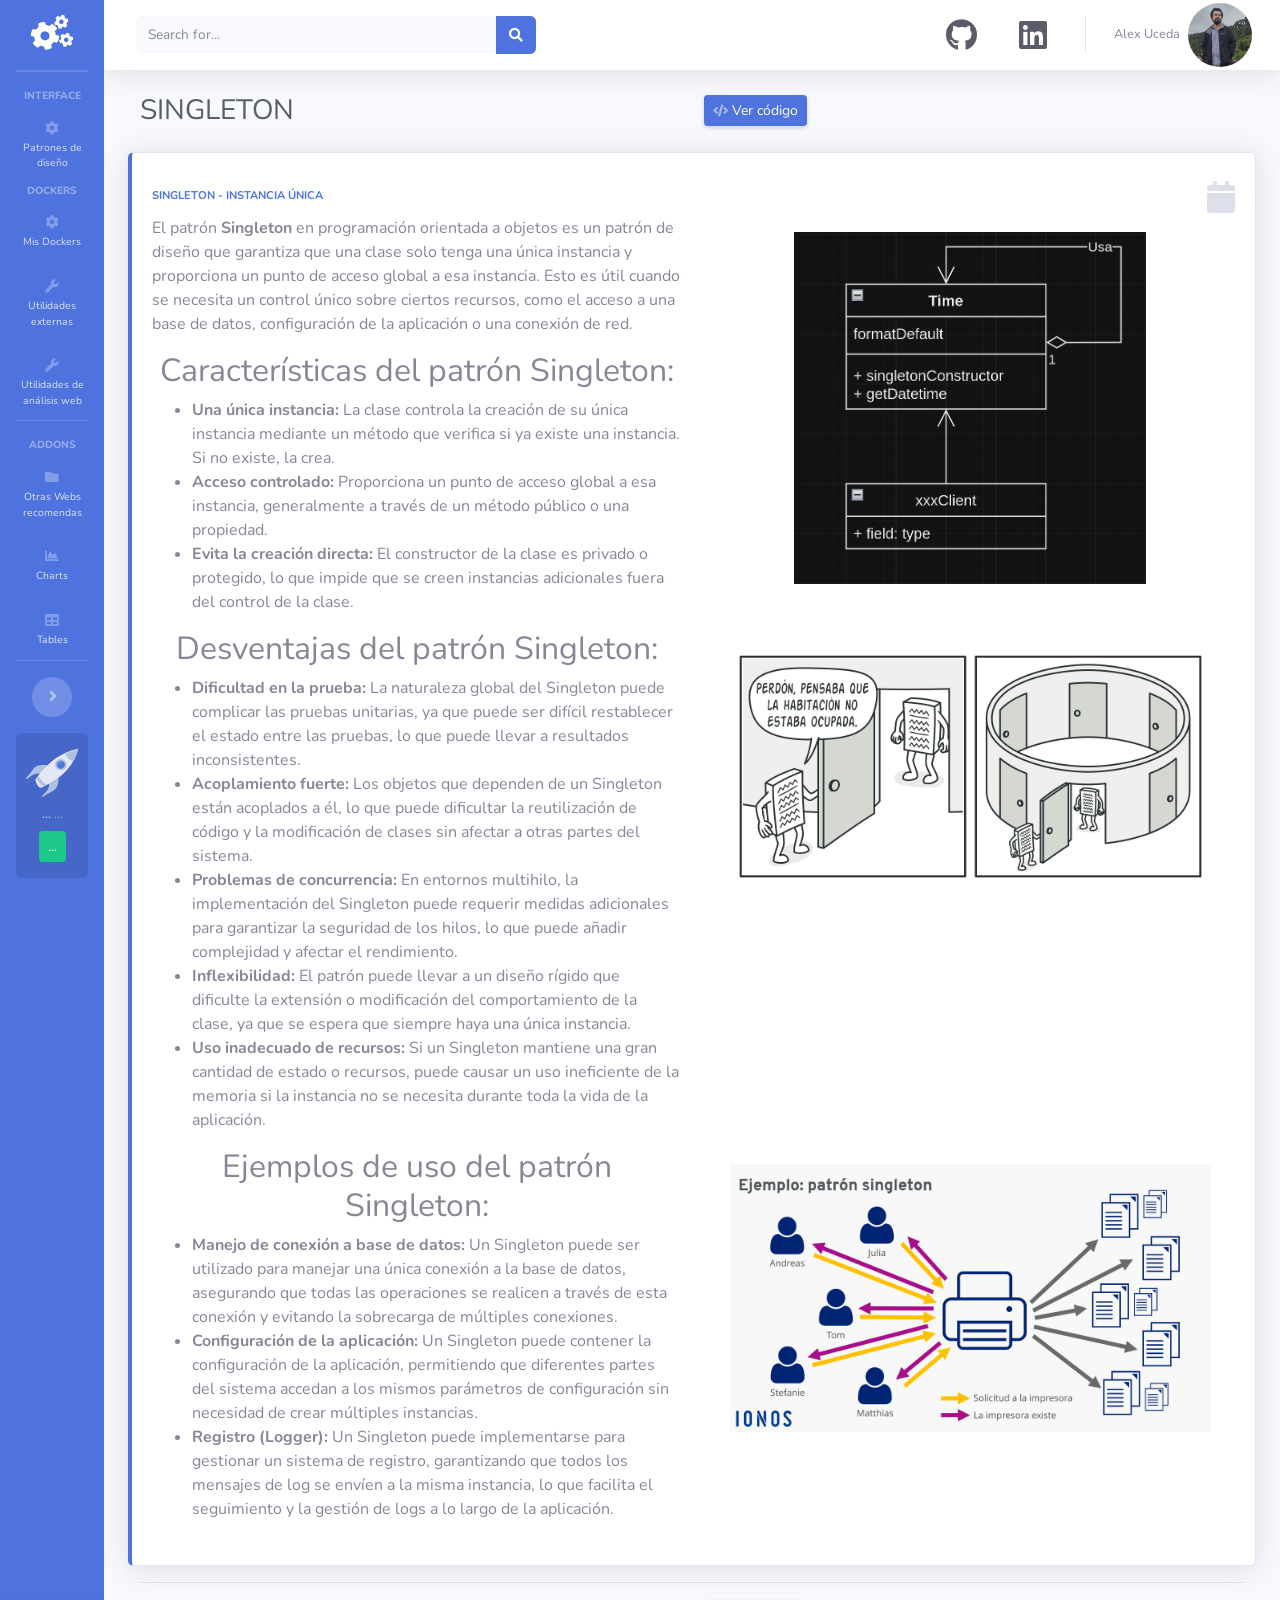
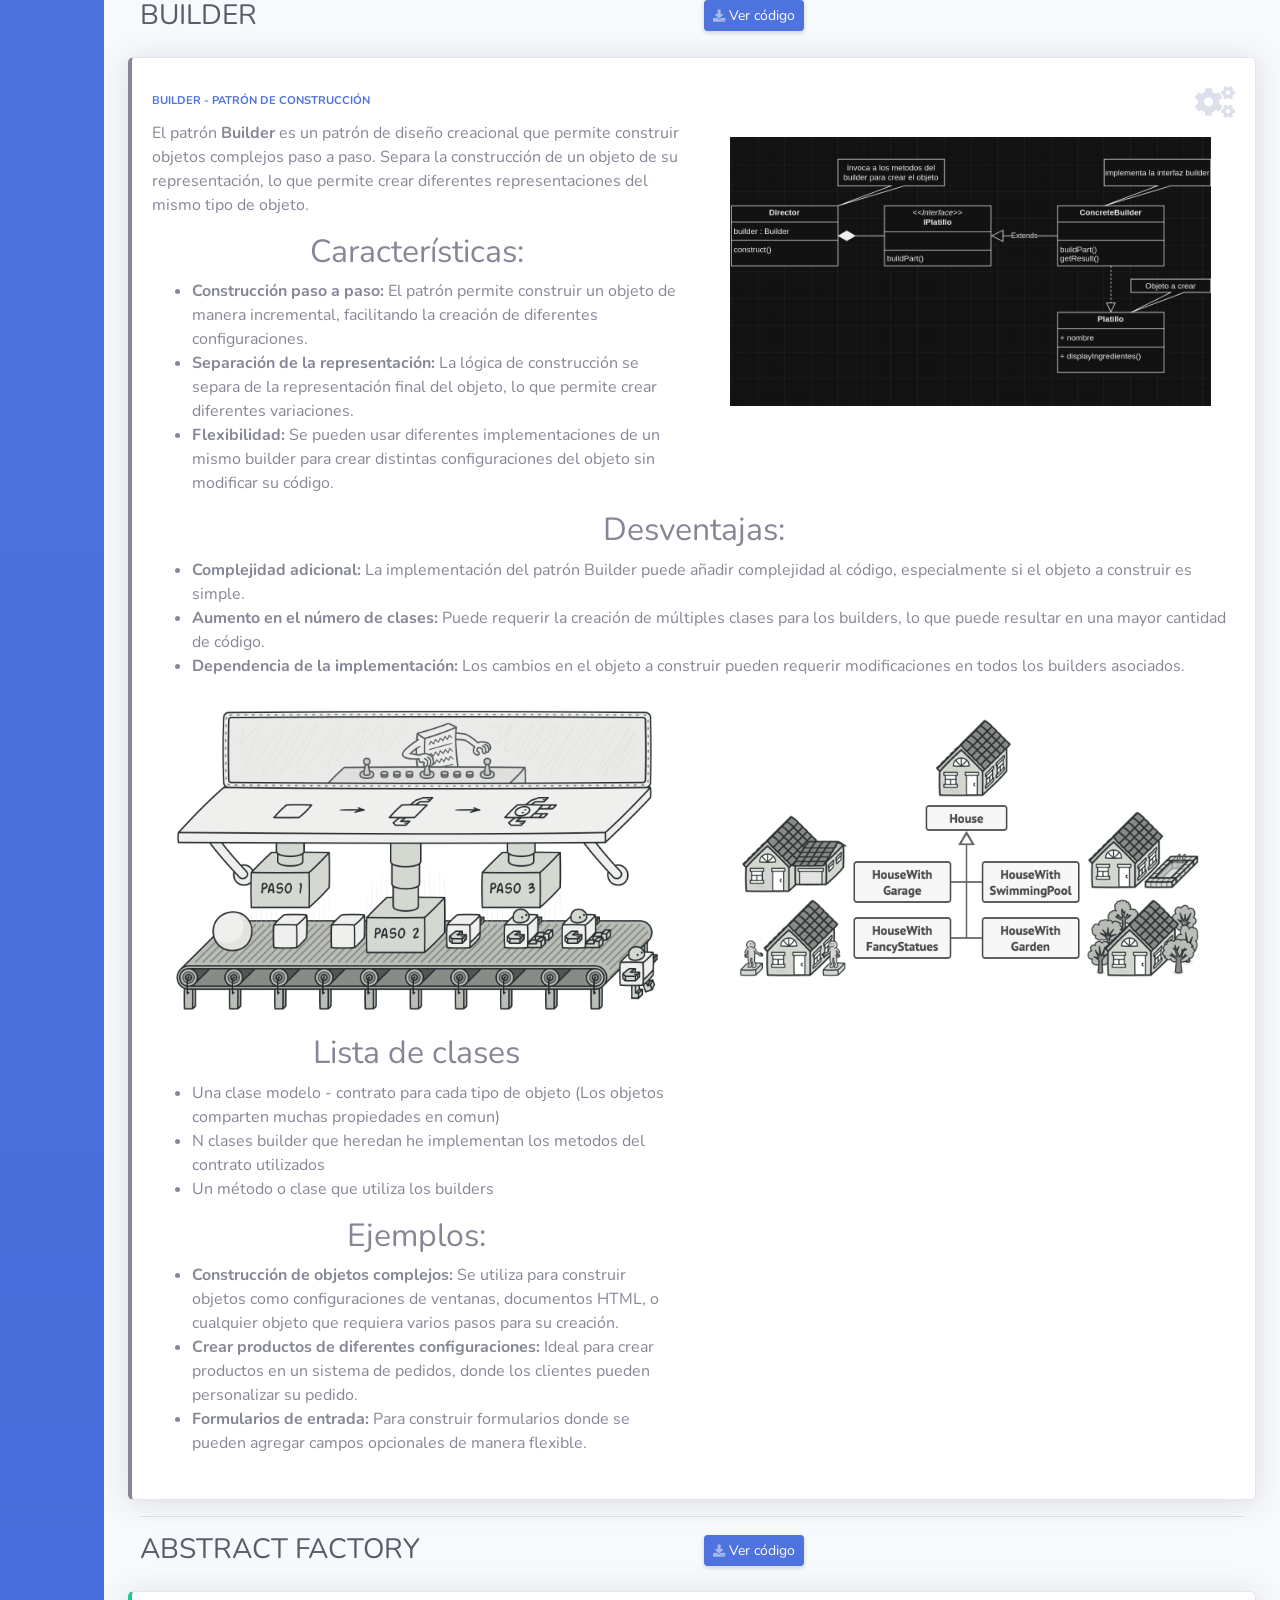
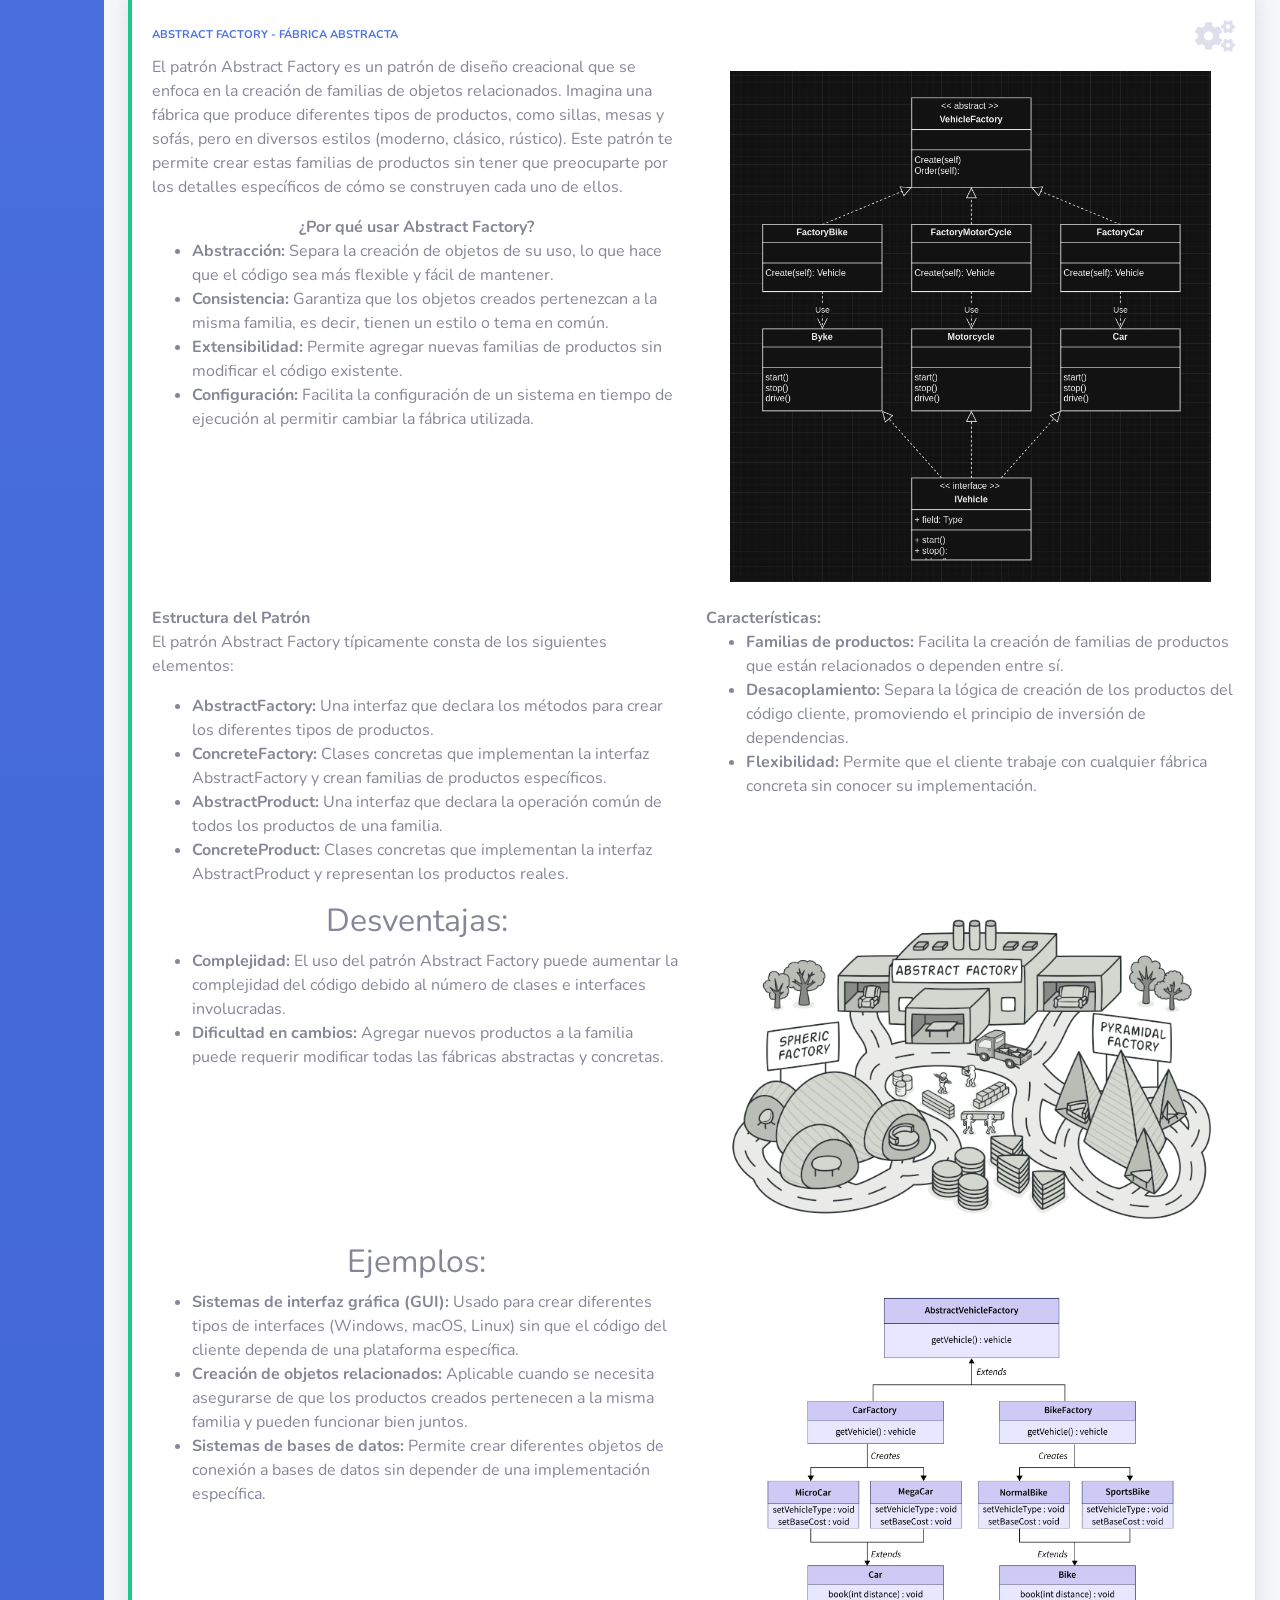
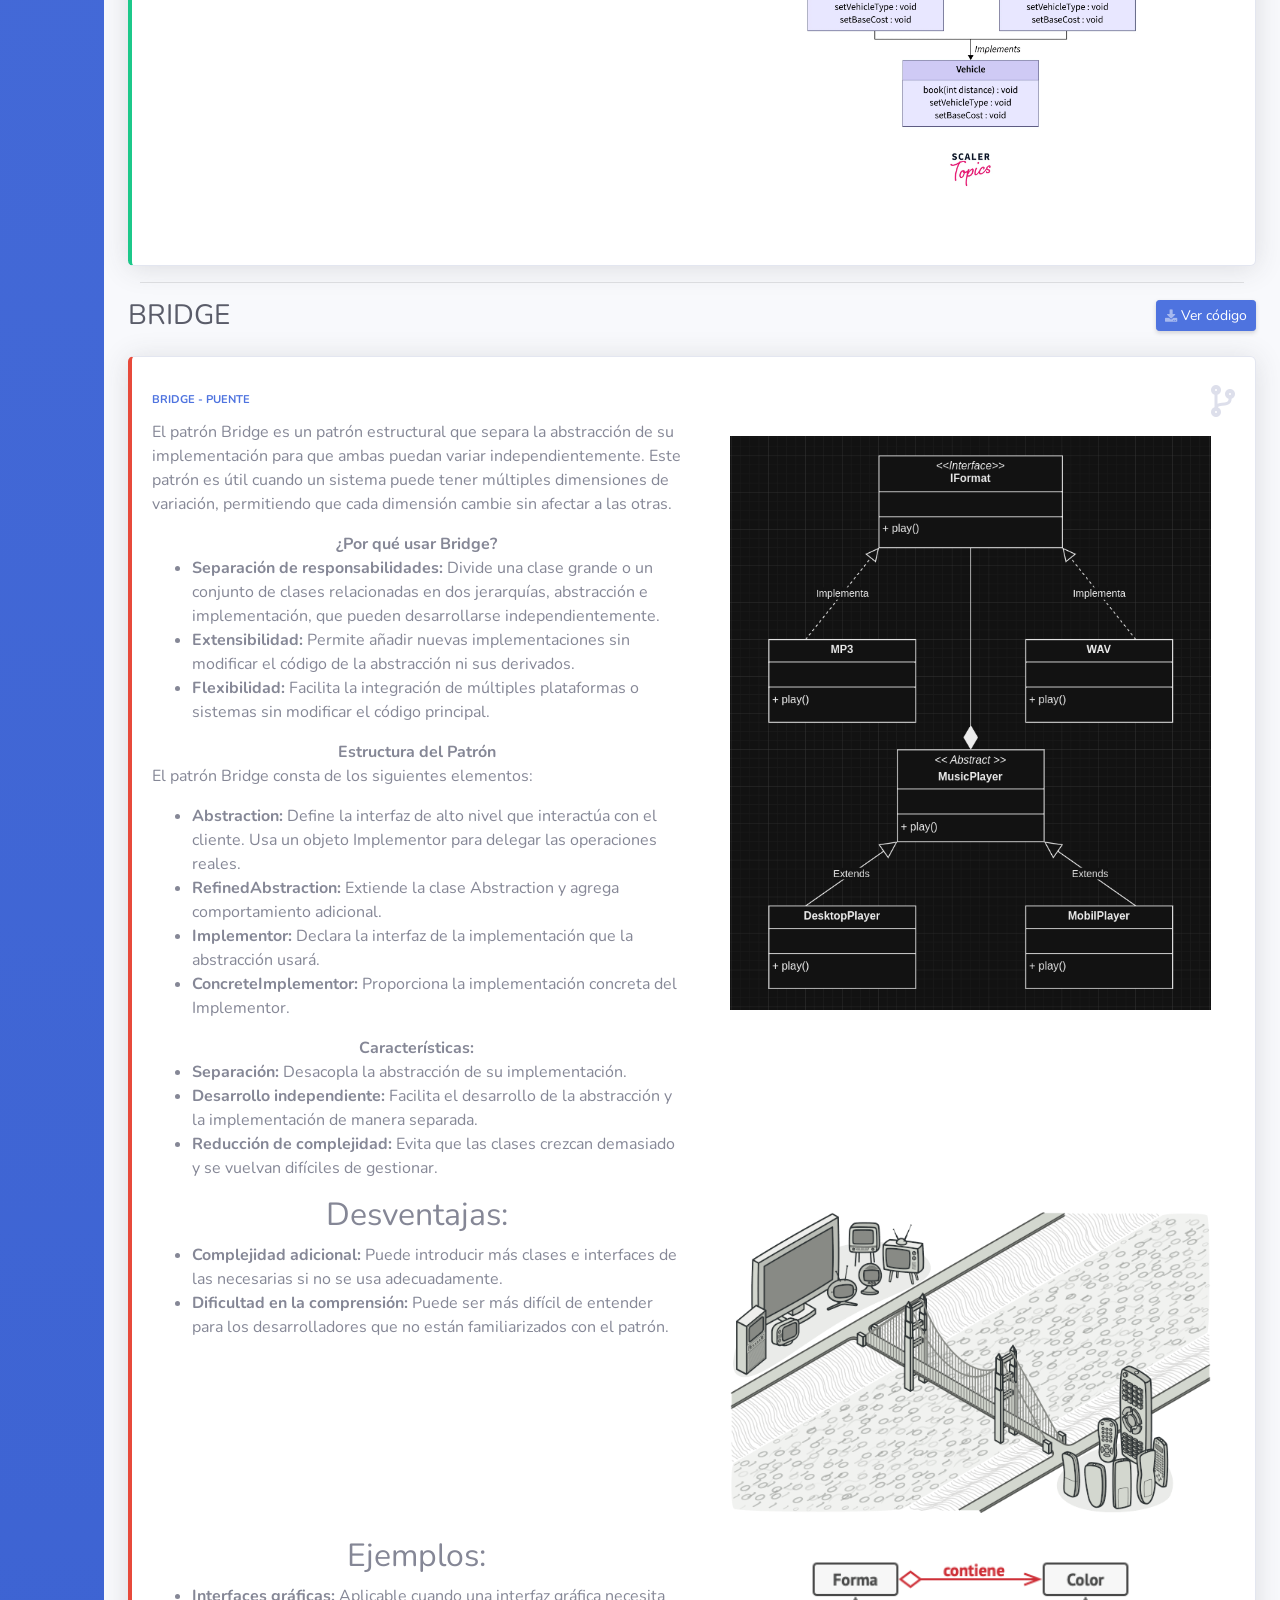
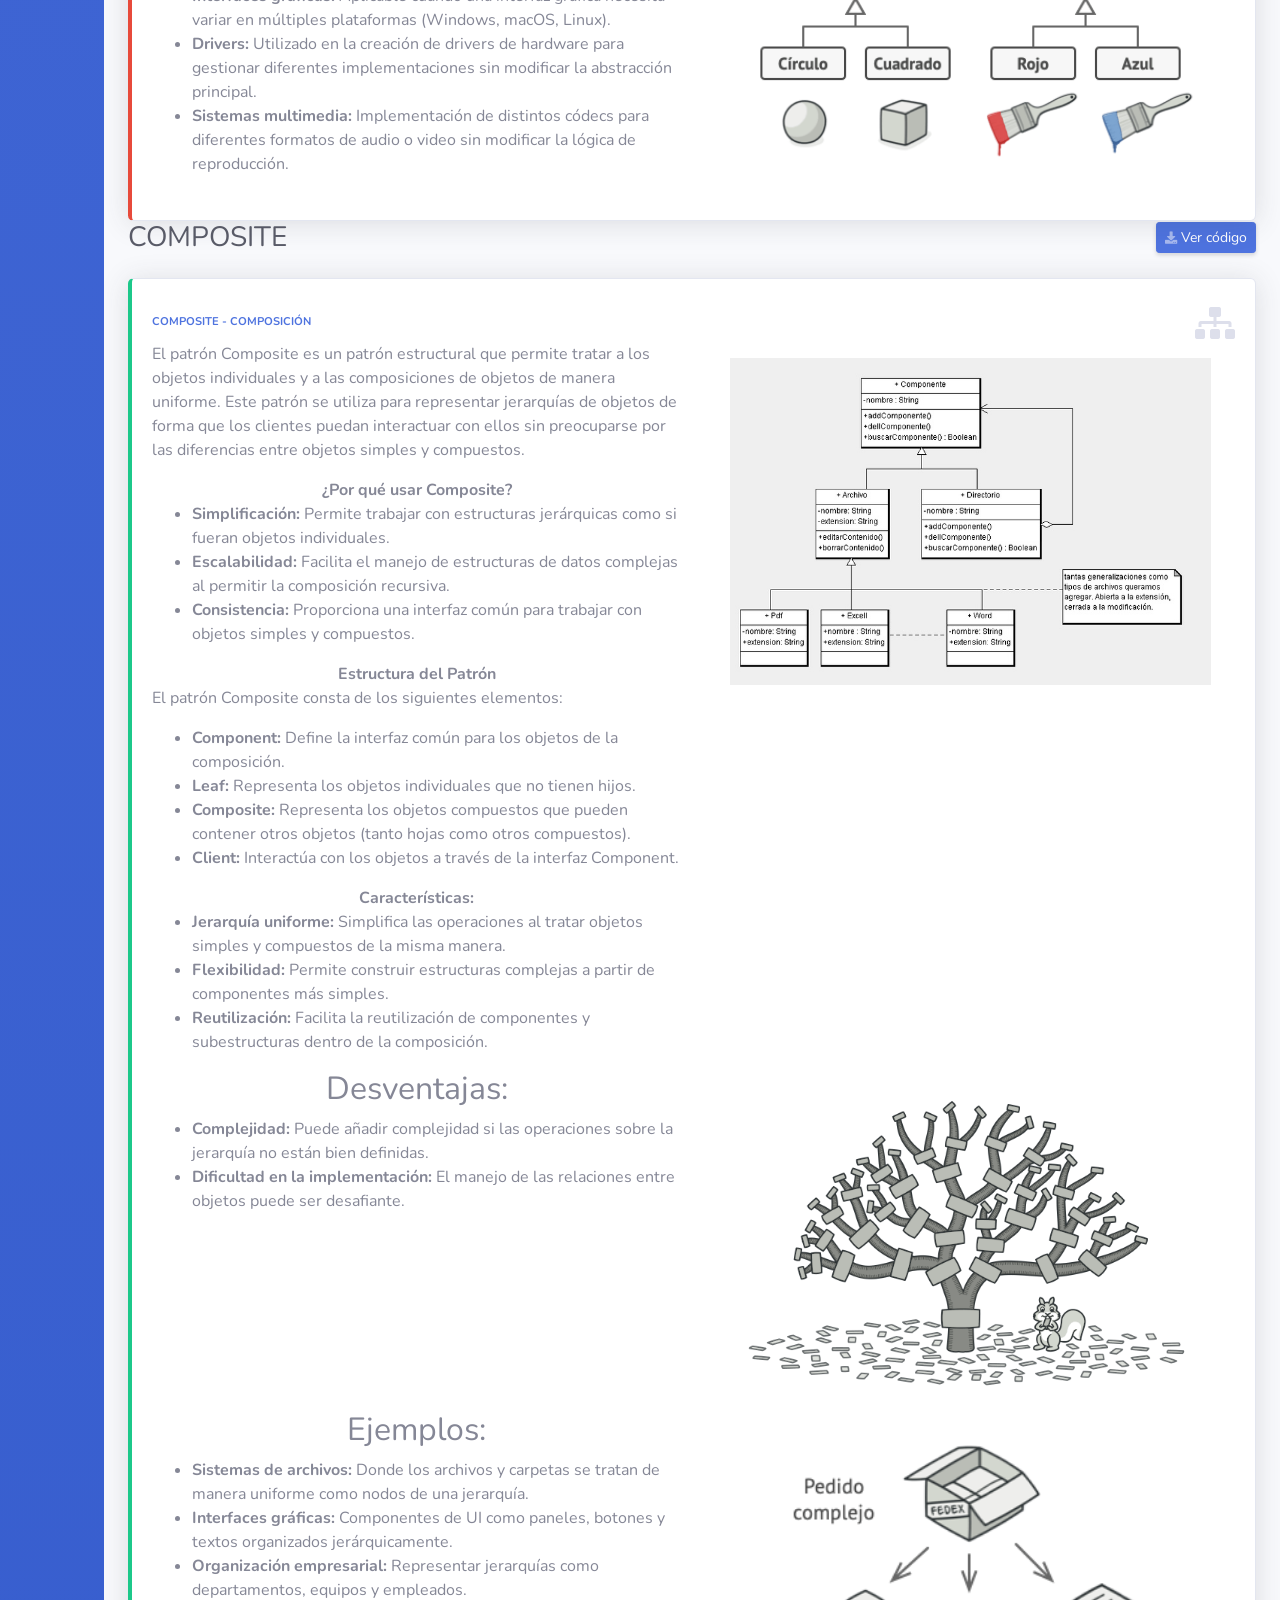
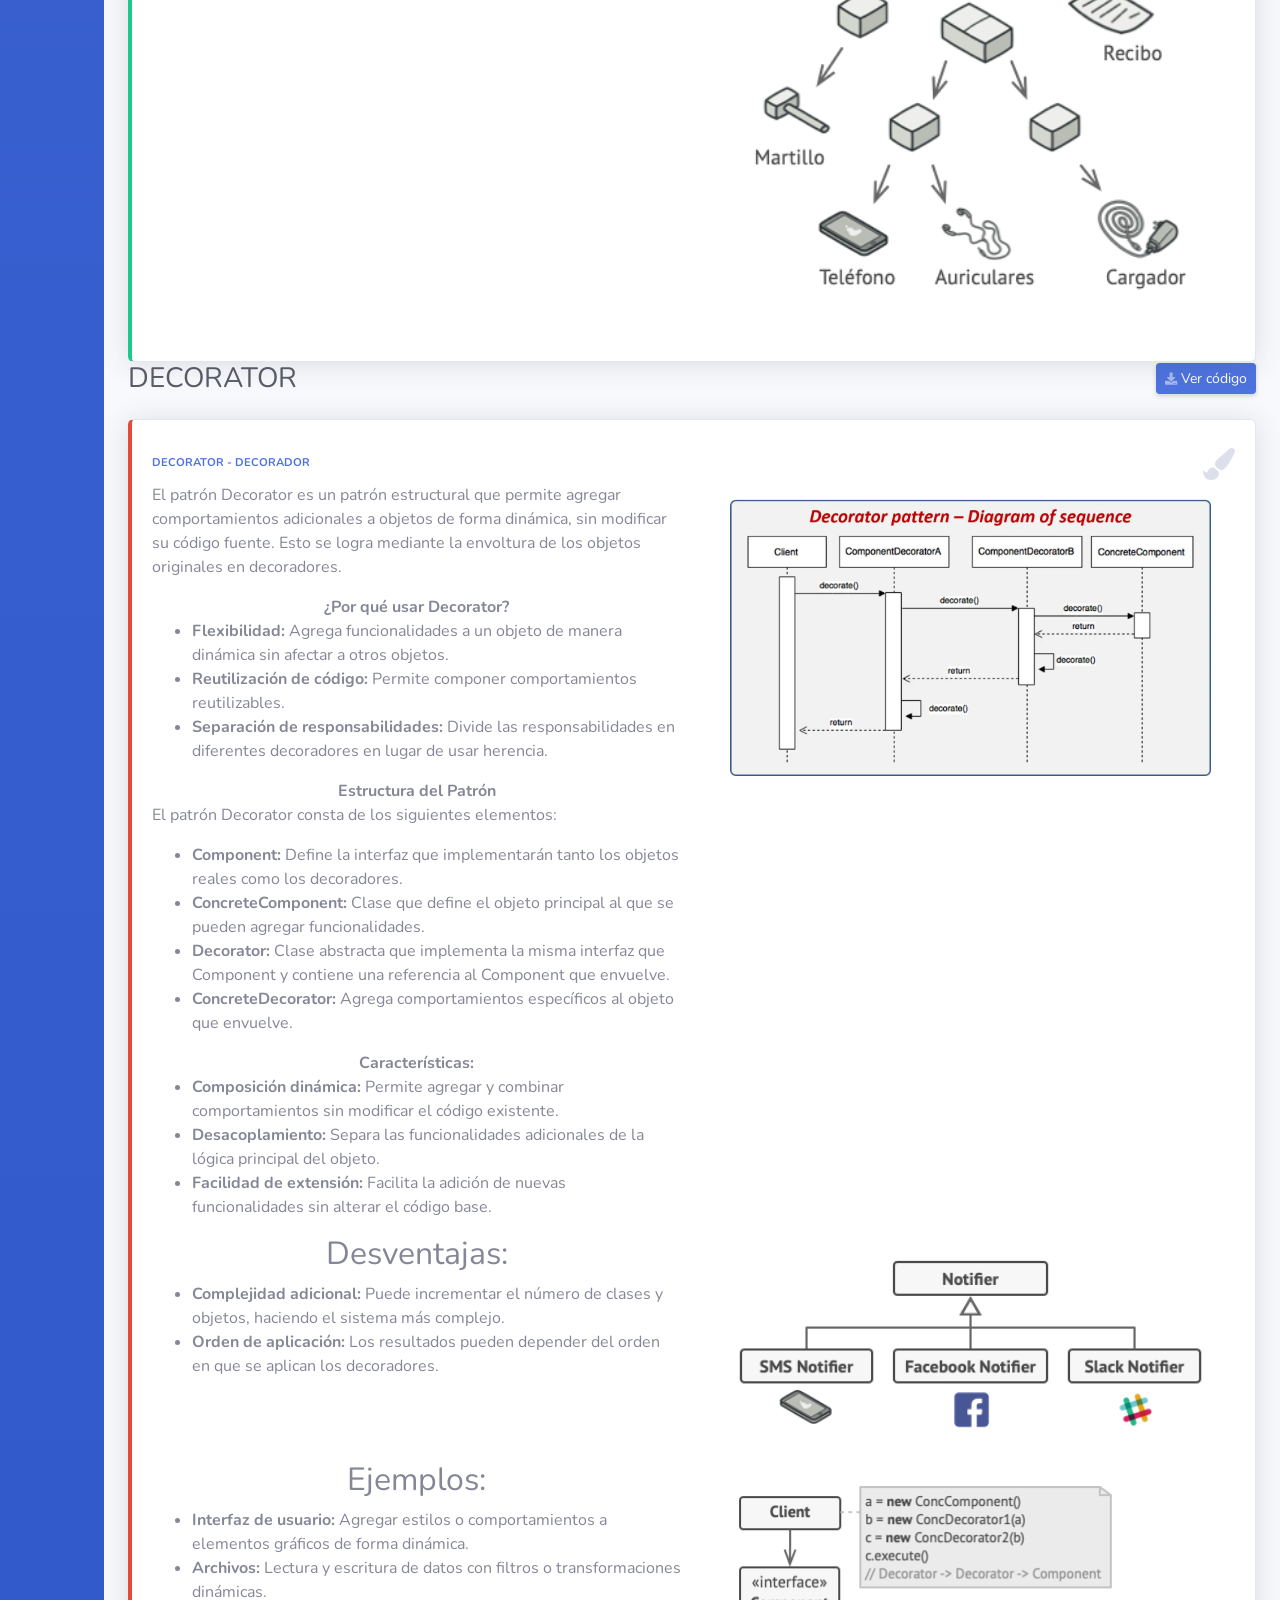
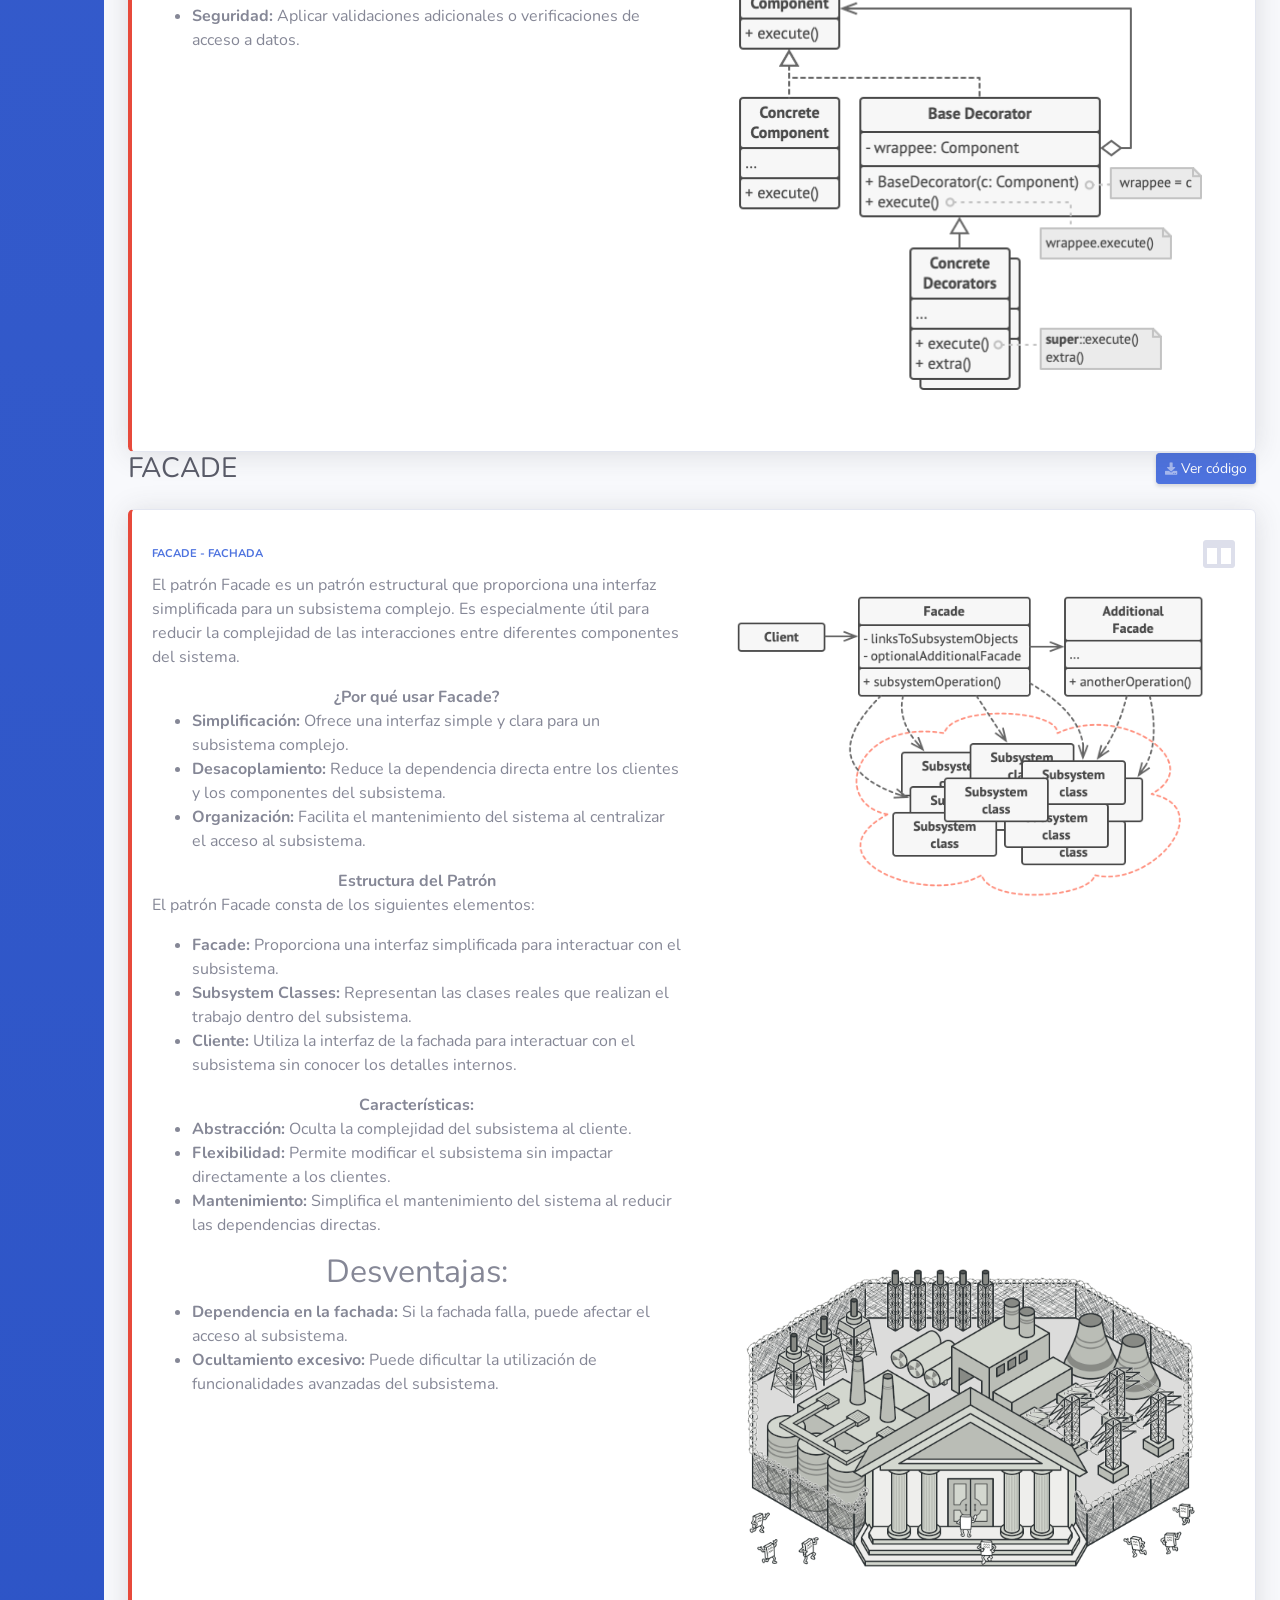
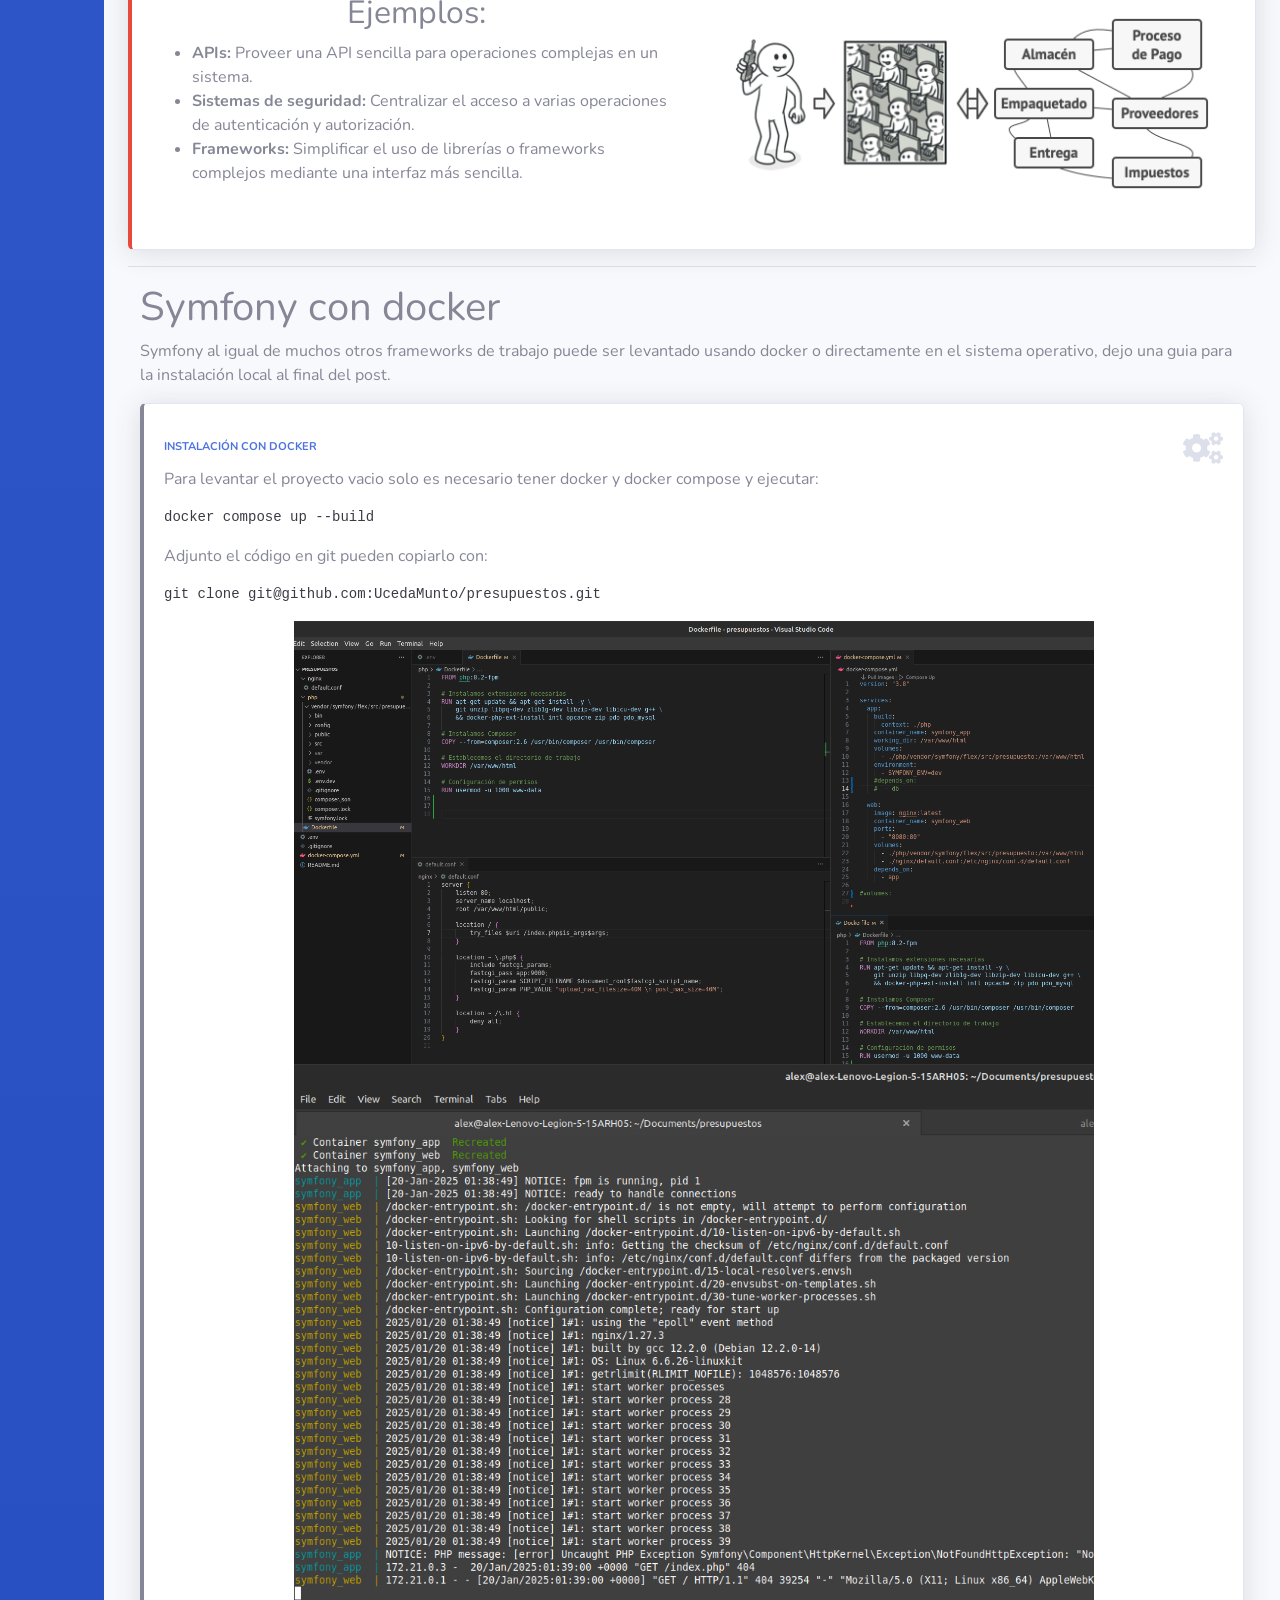
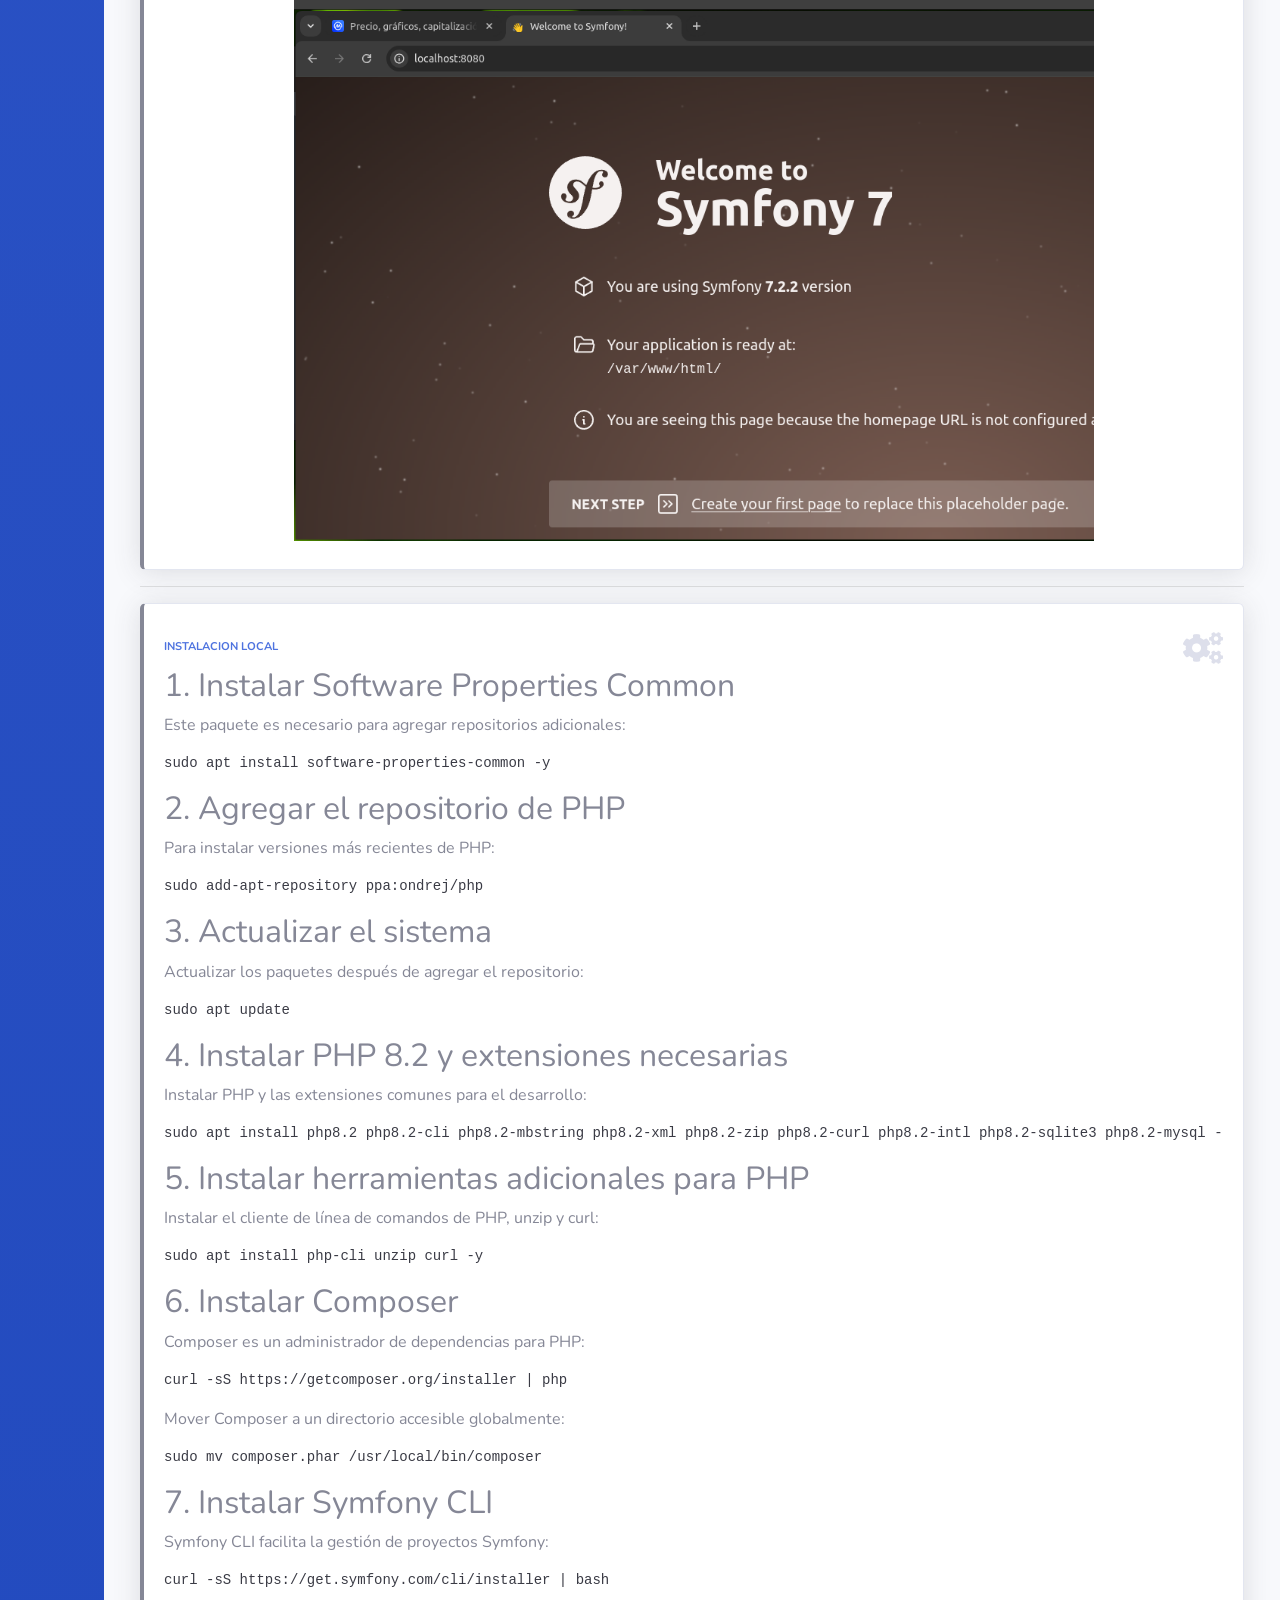
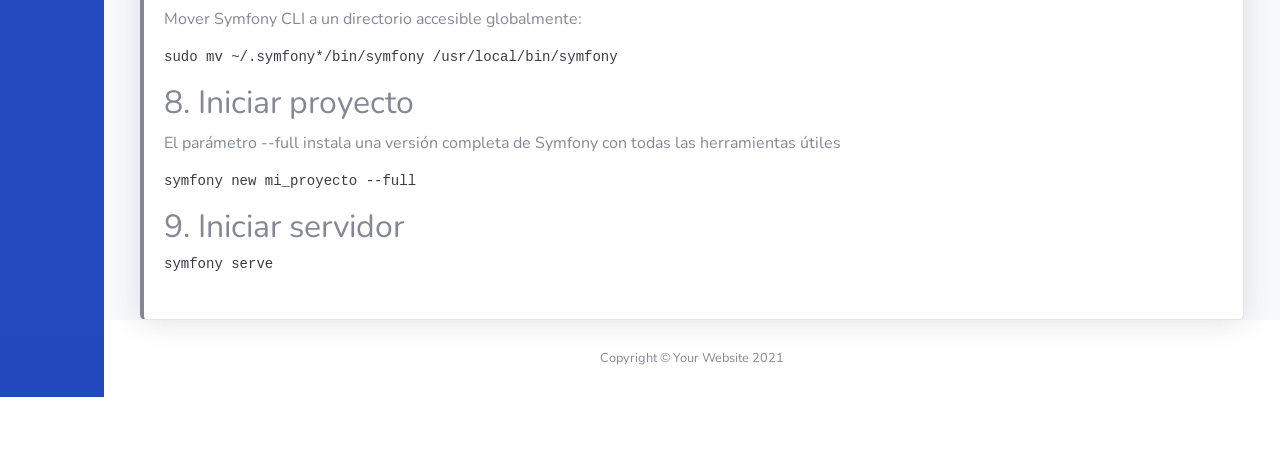
==== index.html @ 0a7cd729 "correcciones del listado del home" ====
<!DOCTYPE html>
<html lang="en">

<head>

    <meta charset="utf-8">
    <meta http-equiv="X-UA-Compatible" content="IE=edge">
    <meta name="viewport" content="width=device-width, initial-scale=1, shrink-to-fit=no">
    <meta name="description" content="Algunas recopilaciones importantes sobre Symfony, Laravel, Docker, Python y Djando ademas de códigos ùtiles para despliegue de aplicaciones">
    <meta name="author" content="Alex Uceda">
    <meta name="Title" content="Alex Uceda">
    <title>SB Admin 2 - Dashboard</title>

    <!-- Custom fonts for this template-->
    <link href="vendor/fontawesome-free/css/all.min.css" rel="stylesheet" type="text/css">
    <link
        href="https://fonts.googleapis.com/css?family=Nunito:200,200i,300,300i,400,400i,600,600i,700,700i,800,800i,900,900i"
        rel="stylesheet">

    <!-- Custom styles for this template-->
    <link href="css/sb-admin-2.min.css" rel="stylesheet">
    <link href="css/css_costom.css" rel="stylesheet">

</head>

<body id="page-top">

    <!-- Page Wrapper -->
    <div id="wrapper">

        <!-- Sidebar -->
        <ul class="navbar-nav bg-gradient-primary sidebar sidebar-dark accordion" id="accordionSidebar">

            <!-- Sidebar - Brand -->
            <a class="sidebar-brand d-flex align-items-center justify-content-center" href="index.html">
                <div class="sidebar-brand-icon rotate-n-15">
                    <i class="fas fa-cogs"></i>
                </div>
                <div class="sidebar-brand-text mx-3">Portafolio 1<sup></sup></div>
            </a>

            <!-- Divider -->
            <hr class="sidebar-divider my-0">

            <!-- Divider -->
            <hr class="sidebar-divider">

            <!-- Heading -->
            <div class="sidebar-heading">
                Interface
            </div>

            <!-- Nav Item - Pages Collapse Menu -->
            <li class="nav-item">
                <a class="nav-link collapsed" href="#" data-toggle="collapse" data-target="#collapseTwo"
                    aria-expanded="true" aria-controls="collapseTwo">
                    <i class="fas fa-fw fa-cog"></i>
                    <span>Patrones de diseño</span>
                </a>
                <div id="collapseTwo" class="collapse" aria-labelledby="headingTwo" data-parent="#accordionSidebar">
                    <div class="bg-white py-2 collapse-inner rounded">
                        <h6 class="collapse-header">Items</h6>
                        <a class="collapse-item" href="#singleton">Singleton</a>
                        <a class="collapse-item" href="#builder">Builder</a>
                        <a class="collapse-item" href="#abstract_factory">Abstract Factory</a>
                        <a class="collapse-item" href="#bridge">Bridge</a>
                        <a class="collapse-item" href="#composite">Composite</a>
                        
                    </div>
                </div>
            </li>

            <!-- Heading -->
            <div class="sidebar-heading">
                Dockers
            </div>

            <!-- Nav Item - Pages Collapse Menu -->
            <li class="nav-item">
                <a class="nav-link collapsed" href="#" data-toggle="collapse" data-target="#collapseDockers"
                    aria-expanded="true" aria-controls="collapseDockers">
                    <i class="fas fa-fw fa-cog"></i>
                    <span>Mis Dockers</span>
                </a>
                <div id="collapseDockers" class="collapse" aria-labelledby="headingTwo" data-parent="#accordionSidebar">
                    <div class="bg-white py-2 collapse-inner rounded">
                        <a class="collapse-item"  target="blank" href="buttons.html">Introducción</a>
                        <h6 class="collapse-header">Contenedores <br> con Frameworks</h6>
                        <a class="collapse-item"  target="blank" href="https://github.com/UcedaMunto/docker_django">Django</a>
                        <a class="collapse-item"  target="blank" href="#symfony-docker">Symfony</a>
                        <h6 class="collapse-header">Sitios </h6>
                        <a class="collapse-item"  target="blank" href="https://github.com/UcedaMunto/patrones_disenio_python">Esta web</a>
                        <h6 class="collapse-header">Instalaciones </h6>
                        <a class="collapse-item"  target="blank" href="#symfony-instalacion">Esta web</a>
                    </div>
                </div>
            </li>
            

            <!-- Nav Item - Utilities Collapse Menu -->
            <li class="nav-item">
                <a class="nav-link collapsed" href="#" data-toggle="collapse" data-target="#collapseUtilities"
                    aria-expanded="true" aria-controls="collapseUtilities">
                    <i class="fas fa-fw fa-wrench"></i>
                    <span>Utilidades externas</span>
                </a>
                <div id="collapseUtilities" class="collapse" aria-labelledby="headingUtilities"
                    data-parent="#accordionSidebar">
                    <div class="bg-white py-2 collapse-inner rounded">
                        <h6 class="collapse-header">Utilidades:</h6>
                        <a class="collapse-item"  target="blank" href="https://app.diagrams.net">Diagramas</a>
                        <a class="collapse-item"  target="blank" href="https://www.gradient-animator.com">CSS</a>
                        <a class="collapse-item"  target="blank" href="utilities-animation.html">Plantillas</a>
                        <a class="collapse-item"  target="blank" href="https://colab.research.google.com">Compartir y ejecutar códigos</a>
                        <a class="collapse-item"  target="blank" href="https://grid.layoutit.com">Grids</a>
                        <a class="collapse-item"  target="blank" href="https://app.tango.us">Creación de manuales</a>
                        
                    </div>
                </div>
            </li>

            <!-- Nav Item - Utilities Collapse Menu -->
            <li class="nav-item">
                <a class="nav-link collapsed" href="#" data-toggle="collapse" data-target="#collapseUtilities2"
                    aria-expanded="true" aria-controls="collapseUtilities2">
                    <i class="fas fa-fw fa-wrench"></i>
                    <span>Utilidades de análisis web</span>
                </a>
                <div id="collapseUtilities2" class="collapse" aria-labelledby="headingUtilities"
                    data-parent="#accordionSidebar">
                    <div class="bg-white py-2 collapse-inner rounded">
                        <h6 class="collapse-header">Utilidades:</h6>
                        <a class="collapse-item"  target="blank" href="https://securityheaders.com">Seguridad básica</a>
                        <a class="collapse-item"  target="blank" href="https://www.mail-tester.com">Reputación de correos</a>
                        <a class="collapse-item"  target="blank" href="https://pagespeed.web.dev">Performance pagespeed</a>
                        <a class="collapse-item"  target="blank" href="https://gtmetrix.com">Performance gtmetrix</a>
                        
                    </div>
                </div>
            </li>

            <!-- Divider -->
            <hr class="sidebar-divider">

            <!-- Heading -->
            <div class="sidebar-heading">
                Addons
            </div>

            <!-- Nav Item - Pages Collapse Menu -->
            <li class="nav-item">
                <a class="nav-link collapsed" href="#" data-toggle="collapse" data-target="#collapsePages"
                    aria-expanded="true" aria-controls="collapsePages">
                    <i class="fas fa-fw fa-folder"></i>
                    <span>Otras Webs recomendas</span>
                </a>
                <div id="collapsePages" class="collapse" aria-labelledby="headingPages" data-parent="#accordionSidebar">
                    <div class="bg-white py-2 collapse-inner rounded">
                        <a class="collapse-item"  target="blank" href="https://css-tricks.com/auto-growing-inputs-textareas">Tips CSS</a>
                        <a class="collapse-item"  target="blank" href="https://refactoring.guru">Patrones</a>
                        <a class="collapse-item"  target="blank" href="https://sourcemaking.com">Patrones 2</a>
                        <a class="collapse-item"  target="blank" href="https://www.oodesign.com">Patrones 3</a>
                    </div>
                </div>
            </li>

            <!-- Nav Item - Charts -->
            <li class="nav-item">
                <a class="nav-link" href="charts.html">
                    <i class="fas fa-fw fa-chart-area"></i>
                    <span>Charts</span></a>
            </li>


            <!-- Nav Item - Tables -->
            <li class="nav-item">
                <a class="nav-link" href="tables.html">
                    <i class="fas fa-fw fa-table"></i>
                    <span>Tables</span></a>
            </li>

            <!-- Divider -->
            <hr class="sidebar-divider d-none d-md-block">

            <!-- Sidebar Toggler (Sidebar) -->
            <div class="text-center d-none d-md-inline">
                <button class="rounded-circle border-0" id="sidebarToggle"></button>
            </div>

            <!-- Sidebar Message -->
            <div class="sidebar-card d-none d-lg-flex">
                <img class="sidebar-card-illustration mb-2" src="img/undraw_rocket.svg" alt="...">
                <p class="text-center mb-2"><strong>...</strong> ... </p>
                <a class="btn btn-success btn-sm" href="">...</a>
            </div>

        </ul>
        <!-- End of Sidebar -->


        <!-- Content Wrapper -->
        <div id="content-wrapper" class="d-flex flex-column">

            <!-- Main Content -->
            <div id="content">

                <!-- Topbar -->
                <nav class="navbar navbar-expand navbar-light bg-white topbar mb-4 static-top shadow">

                    <!-- Sidebar Toggle (Topbar) -->
                    <button id="sidebarToggleTop" class="btn btn-link d-md-none rounded-circle mr-3">
                        <i class="fa fa-bars"></i>
                    </button>

                    <!-- Topbar Search -->
                    <form
                        class="d-none d-sm-inline-block form-inline mr-auto ml-md-3 my-2 my-md-0 mw-100 navbar-search">
                        <div class="input-group">
                            <input type="text" class="form-control bg-light border-0 small" placeholder="Search for..."
                                aria-label="Search" aria-describedby="basic-addon2">
                            <div class="input-group-append">
                                <button class="btn btn-primary" type="button">
                                    <i class="fas fa-search fa-sm"></i>
                                </button>
                            </div>
                        </div>
                    </form>

                    <!-- Topbar Navbar -->
                    <ul class="navbar-nav ml-auto">

                        <!-- Nav Item - Search Dropdown (Visible Only XS) -->
                        <li class="nav-item dropdown no-arrow d-sm-none">
                            <a class="nav-link dropdown-toggle" href="#" id="searchDropdown" role="button"
                                data-toggle="dropdown" aria-haspopup="true" aria-expanded="false">
                                <i class="fas fa-search fa-fw"></i>
                            </a>
                            <!-- Dropdown - Messages -->
                            <div class="dropdown-menu dropdown-menu-right p-3 shadow animated--grow-in"
                                aria-labelledby="searchDropdown">
                                <form class="form-inline mr-auto w-100 navbar-search">
                                    <div class="input-group">
                                        <input type="text" class="form-control bg-light border-0 small"
                                            placeholder="Search for..." aria-label="Search"
                                            aria-describedby="basic-addon2">
                                        <div class="input-group-append">
                                            <button class="btn btn-primary" type="button">
                                                <i class="fas fa-search fa-sm"></i>
                                            </button>
                                        </div>
                                    </div>
                                </form>
                            </div>
                        </li>

                        <!-- Nav Item - Alerts -->
                        <li class="nav-item dropdown no-arrow mx-1">
                            <a class="nav-link dropdown-toggle" href="#" id="alertsDropdown" role="button"
                                data-toggle="dropdown" aria-haspopup="true" aria-expanded="false">
                                <i class="fab fa-github fa-fw fa-2x text-gray-800"></i>
                                <!-- Counter - Alerts -->
                                <span class="badge badge-danger badge-counter"></span>
                            </a>
                            <!-- Dropdown - Alerts -->
                            <div class="dropdown-list dropdown-menu dropdown-menu-right shadow animated--grow-in"
                                aria-labelledby="alertsDropdown">
                                <h6 class="dropdown-header">
                                    Proyectos de ejemplo
                                </h6>
                                <a class="dropdown-item d-flex align-items-center" href="https://github.com/UcedaMunto/patrones_disenio_python">
                                    <div class="mr-3">
                                        <div class="icon-circle bg-primary">
                                            <i class="fas fa-file-alt text-white"></i>
                                        </div>
                                    </div>
                                    <div>
                                        <div class="small text-gray-500">Patrones de diseño con Python</div>
                                        <span class="font-weight-bold">Diagramas y códigos</span>
                                    </div>
                                </a>
                                <a class="dropdown-item d-flex align-items-center" href="#">
                                    <div class="mr-3">
                                        <div class="icon-circle bg-success">
                                            <i class="fas fa-donate text-white"></i>
                                        </div>
                                    </div>
                                    <div>
                                        <div class="small text-gray-500">December 7, 2019</div>
                                        $290.29 has been deposited into your account!
                                    </div>
                                </a>
                                <a class="dropdown-item d-flex align-items-center" href="#">
                                    <div class="mr-3">
                                        <div class="icon-circle bg-warning">
                                            <i class="fas fa-exclamation-triangle text-white"></i>
                                        </div>
                                    </div>
                                    <div>
                                        <div class="small text-gray-500">December 2, 2019</div>
                                        Spending Alert: We've noticed unusually high spending for your account.
                                    </div>
                                </a>
                                <a class="dropdown-item text-center small text-gray-500" href="#">Show All Alerts</a>
                            </div>
                        </li>

                        <!-- Nav Item - Messages -->
                        <li class="nav-item dropdown no-arrow mx-1">
                            <a class="nav-link dropdown-toggle" href="https://www.linkedin.com/in/alex-uceda/" id="messagesDropdown" role="button"
                                data-toggle="dropdown" aria-haspopup="true" aria-expanded="false">
                                <i class="fab fa-linkedin fa-fw fa-2x text-gray-800"></i>
                                <!-- Counter - Messages -->
                                <span class="badge badge-danger badge-counter"></span>
                            </a>
                        </li>

                        <div class="topbar-divider d-none d-sm-block"></div>

                        <!-- Nav Item - User Information -->
                        <li class="nav-item dropdown no-arrow">
                            <a class="nav-link dropdown-toggle" href="#" id="userDropdown" role="button"
                                data-toggle="dropdown" aria-haspopup="true" aria-expanded="false">
                                <span class="mr-2 d-none d-lg-inline text-gray-600 small">Alex Uceda</span>
                                <img class="img-profile rounded-circle" style="height: 4rem; width: 4rem; object-fit: cover; object-position: top;" src="images/perfil.png">

                            </a>
                            <!-- Dropdown - User Information -->
                            <div class="dropdown-menu dropdown-menu-right shadow animated--grow-in"
                                aria-labelledby="userDropdown">
                                <a class="dropdown-item" href="#">
                                    <i class="fas fa-user fa-sm fa-fw mr-2 text-gray-400"></i>
                                    Profile
                                </a>
                                <a class="dropdown-item" href="#">
                                    <i class="fas fa-cogs fa-sm fa-fw mr-2 text-gray-400"></i>
                                    Settings
                                </a>
                                <a class="dropdown-item" href="#">
                                    <i class="fas fa-list fa-sm fa-fw mr-2 text-gray-400"></i>
                                    Activity Log
                                </a>
                                <div class="dropdown-divider"></div>
                                <a class="dropdown-item" href="#" data-toggle="modal" data-target="#logoutModal">
                                    <i class="fas fa-sign-out-alt fa-sm fa-fw mr-2 text-gray-400"></i>
                                    Logout
                                </a>
                            </div>
                        </li>

                    </ul>

                </nav>
                <!-- End of Topbar -->

                <div class="container-fluid">

                    <!-- 
                        SINGLETON
                    -->
                    <div class="d-sm-flex align-items-center justify-content-between mb-4">
                        <div class="col-md-6 col-xl-6">
                            <h1 name="singleton" class="h3 mb-0 text-gray-800" id="singleton">SINGLETON</h1>
                        </div>
                        <div class="col-md-6 col-xl-6">
                            <a href="https://colab.research.google.com/drive/1KuZyrZ-BbzIJ3zrxdZDZGT9P4zrs8ySB#scrollTo=8gN_9byIewuR&line=16&uniqifier=1" class="d-none d-sm-inline-block btn btn-sm btn-primary shadow-sm"  target="_blank">
                                <i class="fas fa-code fa-sm text-white-50"></i> Ver código
                            </a>
                        </div>
                    </div>
                    <div class="row">
                        <!-- Earnings (Monthly) Card Example -->
                        <div class="col-xl-12 col-md-12 mb-12">
                            <div class="card border-left-primary shadow h-100 py-2">
                                <div class="card-body">
                                    <div class="row no-gutters align-items-center">
                                        <div class="col mr-2">
                                            <div class="text-xs font-weight-bold text-primary text-uppercase mb-1">
                                                Singleton - Instancia única</div>
                                            <!--div class="h5 mb-0 font-weight-bold text-gray-800">$40,000</div-->
                                        </div>
                                        <div class="col-auto">
                                            <i class="fas fa-calendar fa-2x text-gray-300"></i>
                                        </div>
                                      
                                    </div>
                                    <div class="row">
                                        <div class="text-center col-xl-6 col-md-6 mb-6">
                                            <p class="text_left">
                                                El patrón <strong>Singleton</strong> en programación orientada a objetos es un patrón de diseño que garantiza que una clase solo tenga una única instancia y proporciona un punto de acceso global a esa instancia. 
                                                Esto es útil cuando se necesita un control único sobre ciertos recursos, como el acceso a una base de datos, configuración de la aplicación o una conexión de red.
                                            </p>
                                        
                                            <h2>Características del patrón Singleton:</h2>
                                            <ul class="text_left">
                                                <li>
                                                    <strong>Una única instancia:</strong> La clase controla la creación de su única instancia mediante un método que verifica si ya existe una instancia. Si no existe, la crea.
                                                </li>
                                                <li>
                                                    <strong>Acceso controlado:</strong> Proporciona un punto de acceso global a esa instancia, generalmente a través de un método público o una propiedad.
                                                </li>
                                                <li>
                                                    <strong>Evita la creación directa:</strong> El constructor de la clase es privado o protegido, lo que impide que se creen instancias adicionales fuera del control de la clase.
                                                </li>
                                            </ul>
                                        </div>
                                        <div class="text-center col-xl-6 col-md-6 mb-6">
                                            <img class="img-fluid px-3 px-sm-4 mt-3 mb-4" style="width: 25rem;" src="images/singleton.png" alt="...">
                                        </div>
                                    </div>
                                    <div class="row">
                                        <div class="text-center col-xl-6 col-md-6 mb-6">
                                            <h2>Desventajas del patrón Singleton:</h2>
                                            <ul class="text_left">
                                                <li>
                                                    <strong>Dificultad en la prueba:</strong> La naturaleza global del Singleton puede complicar las pruebas unitarias, ya que puede ser difícil restablecer el estado entre las pruebas, lo que puede llevar a resultados inconsistentes.
                                                </li>
                                                <li>
                                                    <strong>Acoplamiento fuerte:</strong> Los objetos que dependen de un Singleton están acoplados a él, lo que puede dificultar la reutilización de código y la modificación de clases sin afectar a otras partes del sistema.
                                                </li>
                                                <li>
                                                    <strong>Problemas de concurrencia:</strong> En entornos multihilo, la implementación del Singleton puede requerir medidas adicionales para garantizar la seguridad de los hilos, lo que puede añadir complejidad y afectar el rendimiento.
                                                </li>
                                                <li>
                                                    <strong>Inflexibilidad:</strong> El patrón puede llevar a un diseño rígido que dificulte la extensión o modificación del comportamiento de la clase, ya que se espera que siempre haya una única instancia.
                                                </li>
                                                <li>
                                                    <strong>Uso inadecuado de recursos:</strong> Si un Singleton mantiene una gran cantidad de estado o recursos, puede causar un uso ineficiente de la memoria si la instancia no se necesita durante toda la vida de la aplicación.
                                                </li>
                                            </ul>
                                        </div>
                                        <div class="text-center col-xl-6 col-md-6 mb-6">
                                            <img class="img-fluid px-3 px-sm-4 mt-3 mb-4" style="width: 50rem;" src="images/singleton2.png" alt="...">
                                        </div>
                                    </div>
                                    <div class="row">
                                        <div class="text-center col-xl-6 col-md-6 mb-6">
                                            <h2>Ejemplos de uso del patrón Singleton:</h2>
                                            <ul class="text_left">
                                                <li>
                                                    <strong>Manejo de conexión a base de datos:</strong> Un Singleton puede ser utilizado para manejar una única conexión a la base de datos, asegurando que todas las operaciones se realicen a través de esta conexión y evitando la sobrecarga de múltiples conexiones.
                                                </li>
                                                <li>
                                                    <strong>Configuración de la aplicación:</strong> Un Singleton puede contener la configuración de la aplicación, permitiendo que diferentes partes del sistema accedan a los mismos parámetros de configuración sin necesidad de crear múltiples instancias.
                                                </li>
                                                <li>
                                                    <strong>Registro (Logger):</strong> Un Singleton puede implementarse para gestionar un sistema de registro, garantizando que todos los mensajes de log se envíen a la misma instancia, lo que facilita el seguimiento y la gestión de logs a lo largo de la aplicación.
                                                </li>
                                            </ul>
                                        </div>
                                        <div class="text-center col-xl-6 col-md-6 mb-6">
                                            <img class="img-fluid px-3 px-sm-4 mt-3 mb-4" style="width: 50rem;" src="images/singleton3.png" alt="...">
                                        </div>
                                    </div>
                                </div>
                            </div>
                        </div>
                    </div>
                    <div class="col-xl-12 col-md-12 mb-12">
                        <h6 class="text-uppercase"></h6>
                        <!-- Solid divider -->
                        <hr class="solid">
                    </div>


                    <!-- 
                        BUILDER
                    -->
                    <div class="d-sm-flex align-items-center justify-content-between mb-4">
                        <div class="col-md-6 col-xl-6">
                            <h1 class="h3 mb-0 text-gray-800" id="builder">BUILDER</h1>
                        </div>
                        <div class="col-md-6 col-xl-6">
                            <a href="https://colab.research.google.com/drive/1KuZyrZ-BbzIJ3zrxdZDZGT9P4zrs8ySB#scrollTo=KVuJsY9Yh1ka&line=96&uniqifier=1" class="d-none d-sm-inline-block btn btn-sm btn-primary shadow-sm"  target="_blank">
                                <i class="fas fa-download fa-sm text-white-50"></i> Ver código</a>
                        </div>
                    </div>
                    <div class="row">
                        <!-- Earnings (Monthly) Card Example -->
                        <div class="col-xl-12 col-md-12 mb-12">
                            <div class="card border-left-secondary shadow h-100 py-2">
                                <div class="card-body">
                                    <div class="row no-gutters align-items-center">
                                        <div class="col mr-2">
                                            <div class="text-xs font-weight-bold text-primary text-uppercase mb-1">
                                                Builder - Patrón de Construcción</div>
                                        </div>
                                        <div class="col-auto">
                                            <i class="fas fa-cogs fa-2x text-gray-300"></i>
                                        </div>
                                    </div>
                                    <div class="row">
                                        <div class="text-center col-xl-6 col-md-6 mb-6">
                                            <p class="text_left">
                                                El patrón <strong>Builder</strong> es un patrón de diseño creacional que permite construir objetos complejos paso a paso. 
                                                Separa la construcción de un objeto de su representación, lo que permite crear diferentes representaciones del mismo tipo de objeto.
                                            </p>
                    
                                            <h2>Características:</h2>
                                            <ul class="text_left">
                                                <li>
                                                    <strong>Construcción paso a paso:</strong> El patrón permite construir un objeto de manera incremental, facilitando la creación de diferentes configuraciones.
                                                </li>
                                                <li>
                                                    <strong>Separación de la representación:</strong> La lógica de construcción se separa de la representación final del objeto, lo que permite crear diferentes variaciones.
                                                </li>
                                                <li>
                                                    <strong>Flexibilidad:</strong> Se pueden usar diferentes implementaciones de un mismo builder para crear distintas configuraciones del objeto sin modificar su código.
                                                </li>
                                            </ul>
                                        </div>
                                        <div class="text-center col-xl-6 col-md-6 mb-6">
                                            <img class="img-fluid px-3 px-sm-4 mt-3 mb-4" style="width: 50rem;" src="images/builder.png" alt="...">
                                        </div>
                                    </div>
                                    <div class="row">
                                        <div class="text-center col-xl-12 col-md-12 mb-12">
                                            <h2>Desventajas:</h2>
                                            <ul class="text_left">
                                                <li>
                                                    <strong>Complejidad adicional:</strong> La implementación del patrón Builder puede añadir complejidad al código, especialmente si el objeto a construir es simple.
                                                </li>
                                                <li>
                                                    <strong>Aumento en el número de clases:</strong> Puede requerir la creación de múltiples clases para los builders, lo que puede resultar en una mayor cantidad de código.
                                                </li>
                                                <li>
                                                    <strong>Dependencia de la implementación:</strong> Los cambios en el objeto a construir pueden requerir modificaciones en todos los builders asociados.
                                                </li>
                                            </ul>
                                        </div>
                                        <div class="text-center col-xl-6 col-md-6 mb-6">
                                            <img class="img-fluid px-3 px-sm-4 mt-3 mb-4" style="width: 50rem;" src="images/builder1.png" alt="...">
                                        </div>
                                        <div class="text-center col-xl-6 col-md-6 mb-6">
                                            <img class="img-fluid px-3 px-sm-4 mt-3 mb-4" style="width: 50rem;" src="images/builder2.png" alt="...">
                                        </div>

                                    </div>
                                    <div class="row">
                                        <div class="text-center col-xl-6 col-md-6 mb-6">
                                            <h2>Lista de clases</h2>
                                            <ul class="text_left">
                                                <li>
                                                    Una clase modelo - contrato para cada tipo de objeto (Los objetos comparten muchas propiedades en comun)<br>
                                                </li>
                                                <li>
                                                N clases builder que heredan he implementan los metodos del contrato utilizados<br>
                                                </li>
                                                <li>
                                                Un método o clase que utiliza los builders<br>
                                                </li>
                                            </ul>
                                        </div>
                                    </div>
                                    <div class="row">
                                        <div class="text-center col-xl-6 col-md-6 mb-6">
                                            <h2>Ejemplos:</h2>
                                            <ul class="text_left">
                                                <li>
                                                    <strong>Construcción de objetos complejos:</strong> Se utiliza para construir objetos como configuraciones de ventanas, documentos HTML, o cualquier objeto que requiera varios pasos para su creación.
                                                </li>
                                                <li>
                                                    <strong>Crear productos de diferentes configuraciones:</strong> Ideal para crear productos en un sistema de pedidos, donde los clientes pueden personalizar su pedido.
                                                </li>
                                                <li>
                                                    <strong>Formularios de entrada:</strong> Para construir formularios donde se pueden agregar campos opcionales de manera flexible.
                                                </li>
                                            </ul>
                                        </div>
                                    </div>
                                </div>
                            </div>
                        </div>
                    </div>
                    <div class="col-xl-12 col-md-12 mb-12">
                        <h6 class="text-uppercase"></h6>
                        <!-- Solid divider -->
                        <hr class="solid">
                    </div>

                    
                    <!-- 
                        ABSTRACTFACTORY
                    -->
                    <div class="d-sm-flex align-items-center justify-content-between mb-4">
                        <div class="col-md-6 col-xl-6">
                            <h1 class="h3 mb-0 text-gray-800" id="abstract_factory">ABSTRACT FACTORY</h1>
                        </div>
                        <div class="col-md-6 col-xl-6">
                            <a href="https://colab.research.google.com/drive/1KuZyrZ-BbzIJ3zrxdZDZGT9P4zrs8ySB#scrollTo=KVuJsY9Yh1ka&line=96&uniqifier=1" class="d-none d-sm-inline-block btn btn-sm btn-primary shadow-sm"  target="_blank">
                                <i class="fas fa-download fa-sm text-white-50"></i> Ver código</a>
                        </div>
                    </div>

                    <div class="row">
                        <!-- Earnings (Monthly) Card Example -->
                        <div class="col-xl-12 col-md-12 mb-12">
                            <div class="card border-left-success shadow h-100 py-2">
                                <div class="card-body">
                                    <div class="row no-gutters align-items-center">
                                        <div class="col mr-2">
                                            <div class="text-xs font-weight-bold text-primary text-uppercase mb-1">
                                                Abstract Factory - Fábrica Abstracta</div>
                                        </div>
                                        <div class="col-auto">
                                            <i class="fas fa-cogs fa-2x text-gray-300"></i>
                                        </div>
                                    </div>
                                    <div class="row">
                                        <div class="text-center col-xl-6 col-md-6 mb-6 text_left">
                                            <p class="text_left">
                                                El patrón Abstract Factory es un patrón de diseño creacional que se enfoca en la creación de familias de objetos relacionados. Imagina una fábrica que produce diferentes tipos de productos, como sillas, mesas y sofás, pero en diversos estilos (moderno, clásico, rústico). Este patrón te permite crear estas familias de productos sin tener que preocuparte por los detalles específicos de cómo se construyen cada uno de ellos.

                                            </p>
                                            <strong>¿Por qué usar Abstract Factory?</strong>
                                            <ul class="text_left">
                                                <li><strong>Abstracción:</strong> Separa la creación de objetos de su uso, lo que hace que el código sea más flexible y fácil de mantener.</li>
                                                <li><strong>Consistencia:</strong> Garantiza que los objetos creados pertenezcan a la misma familia, es decir, tienen un estilo o tema en común.</li>
                                                <li><strong>Extensibilidad:</strong> Permite agregar nuevas familias de productos sin modificar el código existente.</li>
                                                <li><strong>Configuración:</strong> Facilita la configuración de un sistema en tiempo de ejecución al permitir cambiar la fábrica utilizada.</li>
                                            </ul>
                                        </div>
                                        <div class="text-center col-xl-6 col-md-6 mb-6">
                                            <img class="img-fluid px-3 px-sm-4 mt-3 mb-4" style="width: 50rem;" src="images/abstractFactory1.png" alt="...">
                                        </div>
                                    </div>
                                    <div class="row">
                                        <div class="col-md-6 col-xl-6">
                                            <strong>Estructura del Patrón</strong>
                                            <p class="text_left">
                                                El patrón Abstract Factory típicamente consta de los siguientes elementos:
                                            </p>
                                            <ul class="text_left">
                                                <li><strong>AbstractFactory:</strong> Una interfaz que declara los métodos para crear los diferentes tipos de productos.</li>
                                                <li><strong>ConcreteFactory:</strong> Clases concretas que implementan la interfaz AbstractFactory y crean familias de productos específicos.</li>
                                                <li><strong>AbstractProduct:</strong> Una interfaz que declara la operación común de todos los productos de una familia.</li>
                                                <li><strong>ConcreteProduct:</strong> Clases concretas que implementan la interfaz AbstractProduct y representan los productos reales.</li>
                                            </ul>
                                        </div>
                                        <div class="col-md-6 col-xl-6">
                                            <strong>Características:</strong>
                                            <ul class="text_left">
                                                <li>
                                                    <strong>Familias de productos:</strong> Facilita la creación de familias de productos que están relacionados o dependen entre sí.
                                                </li>
                                                <li>
                                                    <strong>Desacoplamiento:</strong> Separa la lógica de creación de los productos del código cliente, promoviendo el principio de inversión de dependencias.
                                                </li>
                                                <li>
                                                    <strong>Flexibilidad:</strong> Permite que el cliente trabaje con cualquier fábrica concreta sin conocer su implementación.
                                                </li>
                                            </ul>
                                        </div>
                                    </div>
                                    <div class="row">
                                        <div class="text-center col-xl-6 col-md-6 mb-6">
                                            <h2>Desventajas:</h2>
                                            <ul class="text_left">
                                                <li>
                                                    <strong>Complejidad:</strong> El uso del patrón Abstract Factory puede aumentar la complejidad del código debido al número de clases e interfaces involucradas.
                                                </li>
                                                <li>
                                                    <strong>Dificultad en cambios:</strong> Agregar nuevos productos a la familia puede requerir modificar todas las fábricas abstractas y concretas.
                                                </li>
                                            </ul>
                                        </div>
                                        <div class="text-center col-xl-6 col-md-6 mb-6">
                                            <img class="img-fluid px-3 px-sm-4 mt-3 mb-4" style="width: 50rem;" src="images/AbstractFactory2.png" alt="...">
                                        </div>
                                    </div>
                                    <div class="row">
                                        <div class="text-center col-xl-6 col-md-6 mb-6">
                                            <h2>Ejemplos:</h2>
                                            <ul class="text_left">
                                                <li>
                                                    <strong>Sistemas de interfaz gráfica (GUI):</strong> Usado para crear diferentes tipos de interfaces (Windows, macOS, Linux) sin que el código del cliente dependa de una plataforma específica.
                                                </li>
                                                <li>
                                                    <strong>Creación de objetos relacionados:</strong> Aplicable cuando se necesita asegurarse de que los productos creados pertenecen a la misma familia y pueden funcionar bien juntos.
                                                </li>
                                                <li>
                                                    <strong>Sistemas de bases de datos:</strong> Permite crear diferentes objetos de conexión a bases de datos sin depender de una implementación específica.
                                                </li>
                                            </ul>
                                        </div>
                                        <div class="text-center col-xl-6 col-md-6 mb-6">
                                            <img class="img-fluid px-3 px-sm-4 mt-3 mb-4" style="width: 50rem;" src="images/abstractFactory4.webp" alt="...">
                                        </div>
                                    </div>
                                </div>
                            </div>
                        </div>                        
                    </div>
                    
                    <div class="col-xl-12 col-md-12 mb-12">
                        <h6 class="text-uppercase"></h6>
                        <!-- Solid divider -->
                        <hr class="solid">
                    </div>


                    <!-- 
                        BRIDGE
                    -->
                    <div class="d-sm-flex align-items-center justify-content-between mb-4">
                        <h1 class="h3 mb-0 text-gray-800" id="bridge">BRIDGE</h1>
                        <a href="https://colab.research.google.com/drive/1KuZyrZ-BbzIJ3zrxdZDZGT9P4zrs8ySB#scrollTo=7QiMr__GCF7H&line=3&uniqifier=1" class="d-none d-sm-inline-block btn btn-sm btn-primary shadow-sm"  target="_blank">
                            <i class="fas fa-download fa-sm text-white-50"></i> Ver código</a>
                    </div>
                    <div class="row">
                        <!-- Earnings (Monthly) Card Example -->
                        <div class="col-xl-12 col-md-12 mb-12">
                            <div class="card border-left-danger shadow h-100 py-2">
                                <div class="card-body">
                                    <div class="row no-gutters align-items-center">
                                        <div class="col mr-2">
                                            <div class="text-xs font-weight-bold text-primary text-uppercase mb-1">
                                                Bridge - Puente</div>
                                        </div>
                                        <div class="col-auto">
                                            <i class="fas fa-code-branch fa-2x text-gray-300"></i>
                                        </div>
                                    </div>
                                    <div class="row">
                                        <div class="text-center col-xl-6 col-md-6 mb-6 text_left">
                                            <p class="text_left">
                                                El patrón Bridge es un patrón estructural que separa la abstracción de su implementación para que ambas puedan variar independientemente. Este patrón es útil cuando un sistema puede tener múltiples dimensiones de variación, permitiendo que cada dimensión cambie sin afectar a las otras.
                                            </p>
                                            <strong>¿Por qué usar Bridge?</strong>
                                            <ul class="text_left">
                                                <li><strong>Separación de responsabilidades:</strong> Divide una clase grande o un conjunto de clases relacionadas en dos jerarquías, abstracción e implementación, que pueden desarrollarse independientemente.</li>
                                                <li><strong>Extensibilidad:</strong> Permite añadir nuevas implementaciones sin modificar el código de la abstracción ni sus derivados.</li>
                                                <li><strong>Flexibilidad:</strong> Facilita la integración de múltiples plataformas o sistemas sin modificar el código principal.</li>
                                            </ul>

                                            <strong>Estructura del Patrón</strong>
                                            <p class="text_left">
                                                El patrón Bridge consta de los siguientes elementos:
                                            </p>
                                            <ul class="text_left">
                                                <li><strong>Abstraction:</strong> Define la interfaz de alto nivel que interactúa con el cliente. Usa un objeto Implementor para delegar las operaciones reales.</li>
                                                <li><strong>RefinedAbstraction:</strong> Extiende la clase Abstraction y agrega comportamiento adicional.</li>
                                                <li><strong>Implementor:</strong> Declara la interfaz de la implementación que la abstracción usará.</li>
                                                <li><strong>ConcreteImplementor:</strong> Proporciona la implementación concreta del Implementor.</li>
                                            </ul>

                                            <strong>Características:</strong>
                                            <ul class="text_left">
                                                <li><strong>Separación:</strong> Desacopla la abstracción de su implementación.</li>
                                                <li><strong>Desarrollo independiente:</strong> Facilita el desarrollo de la abstracción y la implementación de manera separada.</li>
                                                <li><strong>Reducción de complejidad:</strong> Evita que las clases crezcan demasiado y se vuelvan difíciles de gestionar.</li>
                                            </ul>

                                        </div>
                                        <div class="text-center col-xl-6 col-md-6 mb-6">
                                            <img class="img-fluid px-3 px-sm-4 mt-3 mb-4" style="width: 50rem;" src="images/bridge1.png" alt="Patrón Bridge">
                                        </div>
                                    </div>
                           
                                    <div class="row">
                                        <div class="text-center col-xl-6 col-md-6 mb-6">
                                            <h2>Desventajas:</h2>
                                            <ul class="text_left">
                                                <li><strong>Complejidad adicional:</strong> Puede introducir más clases e interfaces de las necesarias si no se usa adecuadamente.</li>
                                                <li><strong>Dificultad en la comprensión:</strong> Puede ser más difícil de entender para los desarrolladores que no están familiarizados con el patrón.</li>
                                            </ul>
                                        </div>
                                        <div class="text-center col-xl-6 col-md-6 mb-6">
                                            <img class="img-fluid px-3 px-sm-4 mt-3 mb-4" style="width: 50rem;" src="images/bridge2.png" alt="Ejemplo del Patrón Bridge">
                                        </div>
                                    </div>
                                    <div class="row">
                                        <div class="text-center col-xl-6 col-md-6 mb-6">
                                            <h2>Ejemplos:</h2>
                                            <ul class="text_left">
                                                <li><strong>Interfaces gráficas:</strong> Aplicable cuando una interfaz gráfica necesita variar en múltiples plataformas (Windows, macOS, Linux).</li>
                                                <li><strong>Drivers:</strong> Utilizado en la creación de drivers de hardware para gestionar diferentes implementaciones sin modificar la abstracción principal.</li>
                                                <li><strong>Sistemas multimedia:</strong> Implementación de distintos códecs para diferentes formatos de audio o video sin modificar la lógica de reproducción.</li>
                                            </ul>
                                        </div>
                                        <div class="text-center col-xl-6 col-md-6 mb-6">
                                            <img class="img-fluid px-3 px-sm-4 mt-3 mb-4" style="width: 50rem;" src="images/bridge3.png" alt="Estruct">
                                
                        
                                        </div>
                                    </div>
                                </div>
                            </div>
                        </div>
                    </div>

                    <!-- 
                        COMPOSITE
                    -->
                    <div class="d-sm-flex align-items-center justify-content-between mb-4">
                        <h1 class="h3 mb-0 text-gray-800" id="composite">COMPOSITE</h1>
                        <a href="https://colab.research.google.com/drive/1KuZyrZ-BbzIJ3zrxdZDZGT9P4zrs8ySB#scrollTo=SkCbbCj0Z8vr&line=8&uniqifier=1" class="d-none d-sm-inline-block btn btn-sm btn-primary shadow-sm"  target="_blank">
                            <i class="fas fa-download fa-sm text-white-50"></i> Ver código</a>
                    </div>
                    <div class="row">
                        <!-- Composite Card -->
                        <div class="col-xl-12 col-md-12 mb-12">
                            <div class="card border-left-success shadow h-100 py-2">
                                <div class="card-body">
                                    <div class="row no-gutters align-items-center">
                                        <div class="col mr-2">
                                            <div class="text-xs font-weight-bold text-primary text-uppercase mb-1">
                                                Composite - Composición</div>
                                        </div>
                                        <div class="col-auto">
                                            <i class="fas fa-sitemap fa-2x text-gray-300"></i>
                                        </div>
                                    </div>
                                    <div class="row">
                                        <div class="text-center col-xl-6 col-md-6 mb-6 text_left">
                                            <p class="text_left">
                                                El patrón Composite es un patrón estructural que permite tratar a los objetos individuales y a las composiciones de objetos de manera uniforme. Este patrón se utiliza para representar jerarquías de objetos de forma que los clientes puedan interactuar con ellos sin preocuparse por las diferencias entre objetos simples y compuestos.
                                            </p>
                                            <strong>¿Por qué usar Composite?</strong>
                                            <ul class="text_left">
                                                <li><strong>Simplificación:</strong> Permite trabajar con estructuras jerárquicas como si fueran objetos individuales.</li>
                                                <li><strong>Escalabilidad:</strong> Facilita el manejo de estructuras de datos complejas al permitir la composición recursiva.</li>
                                                <li><strong>Consistencia:</strong> Proporciona una interfaz común para trabajar con objetos simples y compuestos.</li>
                                            </ul>

                                            <strong>Estructura del Patrón</strong>
                                            <p class="text_left">
                                                El patrón Composite consta de los siguientes elementos:
                                            </p>
                                            <ul class="text_left">
                                                <li><strong>Component:</strong> Define la interfaz común para los objetos de la composición.</li>
                                                <li><strong>Leaf:</strong> Representa los objetos individuales que no tienen hijos.</li>
                                                <li><strong>Composite:</strong> Representa los objetos compuestos que pueden contener otros objetos (tanto hojas como otros compuestos).</li>
                                                <li><strong>Client:</strong> Interactúa con los objetos a través de la interfaz Component.</li>
                                            </ul>

                                            <strong>Características:</strong>
                                            <ul class="text_left">
                                                <li><strong>Jerarquía uniforme:</strong> Simplifica las operaciones al tratar objetos simples y compuestos de la misma manera.</li>
                                                <li><strong>Flexibilidad:</strong> Permite construir estructuras complejas a partir de componentes más simples.</li>
                                                <li><strong>Reutilización:</strong> Facilita la reutilización de componentes y subestructuras dentro de la composición.</li>
                                            </ul>

                                        </div>
                                        <div class="text-center col-xl-6 col-md-6 mb-6">
                                            <img class="img-fluid px-3 px-sm-4 mt-3 mb-4" style="width: 50rem;" src="images/composite1.jpg" alt="Patrón Composite">
                                        </div>
                                    </div>
                           
                                    <div class="row">
                                        <div class="text-center col-xl-6 col-md-6 mb-6">
                                            <h2>Desventajas:</h2>
                                            <ul class="text_left">
                                                <li><strong>Complejidad:</strong> Puede añadir complejidad si las operaciones sobre la jerarquía no están bien definidas.</li>
                                                <li><strong>Dificultad en la implementación:</strong> El manejo de las relaciones entre objetos puede ser desafiante.</li>
                                            </ul>
                                        </div>
                                        <div class="text-center col-xl-6 col-md-6 mb-6">
                                            <img class="img-fluid px-3 px-sm-4 mt-3 mb-4" style="width: 50rem;" src="images/composite.png" alt="Ejemplo del Patrón Composite">
                                        </div>
                                    </div>
                                    <div class="row">
                                        <div class="text-center col-xl-6 col-md-6 mb-6">
                                            <h2>Ejemplos:</h2>
                                            <ul class="text_left">
                                                <li><strong>Sistemas de archivos:</strong> Donde los archivos y carpetas se tratan de manera uniforme como nodos de una jerarquía.</li>
                                                <li><strong>Interfaces gráficas:</strong> Componentes de UI como paneles, botones y textos organizados jerárquicamente.</li>
                                                <li><strong>Organización empresarial:</strong> Representar jerarquías como departamentos, equipos y empleados.</li>
                                            </ul>
                                        </div>
                                        <div class="text-center col-xl-6 col-md-6 mb-6">
                                            <img class="img-fluid px-3 px-sm-4 mt-3 mb-4" style="width: 50rem;" src="images/spf14.png" alt="Estructura del Patrón Composite">
                                        </div>
                                    </div>
                                </div>
                            </div>
                        </div>
                    </div>

                    <!-- 
                        DECORATOR
                    -->
                    <div class="d-sm-flex align-items-center justify-content-between mb-4">
                        <h1 class="h3 mb-0 text-gray-800" id="decorator">DECORATOR</h1>
                        <a href="https://colab.research.google.com/drive/1KuZyrZ-BbzIJ3zrxdZDZGT9P4zrs8ySB#scrollTo=kGa2mBA75q48&line=2&uniqifier=1" class="d-none d-sm-inline-block btn btn-sm btn-primary shadow-sm" target="_blank">
                            <i class="fas fa-download fa-sm text-white-50"></i> Ver código</a>
                    </div>
                    <div class="row">
                        <!-- Earnings (Monthly) Card Example -->
                        <div class="col-xl-12 col-md-12 mb-12">
                            <div class="card border-left-danger shadow h-100 py-2">
                                <div class="card-body">
                                    <div class="row no-gutters align-items-center">
                                        <div class="col mr-2">
                                            <div class="text-xs font-weight-bold text-primary text-uppercase mb-1">
                                                Decorator - Decorador</div>
                                        </div>
                                        <div class="col-auto">
                                            <i class="fas fa-paint-brush fa-2x text-gray-300"></i>
                                        </div>
                                    </div>
                                    <div class="row">
                                        <div class="text-center col-xl-6 col-md-6 mb-6 text_left">
                                            <p class="text_left">
                                                El patrón Decorator es un patrón estructural que permite agregar comportamientos adicionales a objetos de forma dinámica, 
                                                sin modificar su código fuente. Esto se logra mediante la envoltura de los objetos originales en decoradores.
                                            </p>
                                            <strong>¿Por qué usar Decorator?</strong>
                                            <ul class="text_left">
                                                <li><strong>Flexibilidad:</strong> Agrega funcionalidades a un objeto de manera dinámica sin afectar a otros objetos.</li>
                                                <li><strong>Reutilización de código:</strong> Permite componer comportamientos reutilizables.</li>
                                                <li><strong>Separación de responsabilidades:</strong> Divide las responsabilidades en diferentes decoradores en lugar de usar herencia.</li>
                                            </ul>

                                            <strong>Estructura del Patrón</strong>
                                            <p class="text_left">
                                                El patrón Decorator consta de los siguientes elementos:
                                            </p>
                                            <ul class="text_left">
                                                <li><strong>Component:</strong> Define la interfaz que implementarán tanto los objetos reales como los decoradores.</li>
                                                <li><strong>ConcreteComponent:</strong> Clase que define el objeto principal al que se pueden agregar funcionalidades.</li>
                                                <li><strong>Decorator:</strong> Clase abstracta que implementa la misma interfaz que Component y contiene una referencia al Component que envuelve.</li>
                                                <li><strong>ConcreteDecorator:</strong> Agrega comportamientos específicos al objeto que envuelve.</li>
                                            </ul>

                                            <strong>Características:</strong>
                                            <ul class="text_left">
                                                <li><strong>Composición dinámica:</strong> Permite agregar y combinar comportamientos sin modificar el código existente.</li>
                                                <li><strong>Desacoplamiento:</strong> Separa las funcionalidades adicionales de la lógica principal del objeto.</li>
                                                <li><strong>Facilidad de extensión:</strong> Facilita la adición de nuevas funcionalidades sin alterar el código base.</li>
                                            </ul>
                                        </div>
                                        <div class="text-center col-xl-6 col-md-6 mb-6">
                                            <img class="img-fluid px-3 px-sm-4 mt-3 mb-4" style="width: 50rem;" src="images/decorator.webp" alt="Patrón Decorator">
                                        </div>
                                    </div>

                                    <div class="row">
                                        <div class="text-center col-xl-6 col-md-6 mb-6">
                                            <h2>Desventajas:</h2>
                                            <ul class="text_left">
                                                <li><strong>Complejidad adicional:</strong> Puede incrementar el número de clases y objetos, haciendo el sistema más complejo.</li>
                                                <li><strong>Orden de aplicación:</strong> Los resultados pueden depender del orden en que se aplican los decoradores.</li>
                                            </ul>
                                        </div>
                                        <div class="text-center col-xl-6 col-md-6 mb-6">
                                            <img class="img-fluid px-3 px-sm-4 mt-3 mb-4" style="width: 50rem;" src="images/decorator2.png" alt="Ejemplo del Patrón Decorator">
                                        </div>
                                    </div>

                                    <div class="row">
                                        <div class="text-center col-xl-6 col-md-6 mb-6">
                                            <h2>Ejemplos:</h2>
                                            <ul class="text_left">
                                                <li><strong>Interfaz de usuario:</strong> Agregar estilos o comportamientos a elementos gráficos de forma dinámica.</li>
                                                <li><strong>Archivos:</strong> Lectura y escritura de datos con filtros o transformaciones dinámicas.</li>
                                                <li><strong>Seguridad:</strong> Aplicar validaciones adicionales o verificaciones de acceso a datos.</li>
                                            </ul>
                                        </div>
                                        <div class="text-center col-xl-6 col-md-6 mb-6">
                                            <img class="img-fluid px-3 px-sm-4 mt-3 mb-4" style="width: 50rem;" src="images/decorator3.png" alt="Estructura del Patrón Decorator">
                                        </div>
                                    </div>
                                </div>
                            </div>
                        </div>
                    </div>


                    <!-- 
                        FACADE
                    -->
                    <div class="d-sm-flex align-items-center justify-content-between mb-4">
                        <h1 class="h3 mb-0 text-gray-800" id="facade">FACADE</h1>
                        <a href="https://colab.research.google.com/drive/1KuZyrZ-BbzIJ3zrxdZDZGT9P4zrs8ySB#scrollTo=7QiMr__GCF7H&line=3&uniqifier=1" class="d-none d-sm-inline-block btn btn-sm btn-primary shadow-sm" target="_blank">
                            <i class="fas fa-download fa-sm text-white-50"></i> Ver código</a>
                    </div>
                    <div class="row">
                        <!-- Earnings (Monthly) Card Example -->
                        <div class="col-xl-12 col-md-12 mb-12">
                            <div class="card border-left-danger shadow h-100 py-2">
                                <div class="card-body">
                                    <div class="row no-gutters align-items-center">
                                        <div class="col mr-2">
                                            <div class="text-xs font-weight-bold text-primary text-uppercase mb-1">
                                                Facade - Fachada</div>
                                        </div>
                                        <div class="col-auto">
                                            <i class="fas fa-columns fa-2x text-gray-300"></i>
                                        </div>
                                    </div>
                                    <div class="row">
                                        <div class="text-center col-xl-6 col-md-6 mb-6 text_left">
                                            <p class="text_left">
                                                El patrón Facade es un patrón estructural que proporciona una interfaz simplificada para un subsistema complejo. 
                                                Es especialmente útil para reducir la complejidad de las interacciones entre diferentes componentes del sistema.
                                            </p>
                                            <strong>¿Por qué usar Facade?</strong>
                                            <ul class="text_left">
                                                <li><strong>Simplificación:</strong> Ofrece una interfaz simple y clara para un subsistema complejo.</li>
                                                <li><strong>Desacoplamiento:</strong> Reduce la dependencia directa entre los clientes y los componentes del subsistema.</li>
                                                <li><strong>Organización:</strong> Facilita el mantenimiento del sistema al centralizar el acceso al subsistema.</li>
                                            </ul>

                                            <strong>Estructura del Patrón</strong>
                                            <p class="text_left">
                                                El patrón Facade consta de los siguientes elementos:
                                            </p>
                                            <ul class="text_left">
                                                <li><strong>Facade:</strong> Proporciona una interfaz simplificada para interactuar con el subsistema.</li>
                                                <li><strong>Subsystem Classes:</strong> Representan las clases reales que realizan el trabajo dentro del subsistema.</li>
                                                <li><strong>Cliente:</strong> Utiliza la interfaz de la fachada para interactuar con el subsistema sin conocer los detalles internos.</li>
                                            </ul>

                                            <strong>Características:</strong>
                                            <ul class="text_left">
                                                <li><strong>Abstracción:</strong> Oculta la complejidad del subsistema al cliente.</li>
                                                <li><strong>Flexibilidad:</strong> Permite modificar el subsistema sin impactar directamente a los clientes.</li>
                                                <li><strong>Mantenimiento:</strong> Simplifica el mantenimiento del sistema al reducir las dependencias directas.</li>
                                            </ul>
                                        </div>
                                        <div class="text-center col-xl-6 col-md-6 mb-6">
                                            <img class="img-fluid px-3 px-sm-4 mt-3 mb-4" style="width: 50rem;" src="images/facade.png" alt="Patrón Facade">
                                        </div>
                                    </div>

                                    <div class="row">
                                        <div class="text-center col-xl-6 col-md-6 mb-6">
                                            <h2>Desventajas:</h2>
                                            <ul class="text_left">
                                                <li><strong>Dependencia en la fachada:</strong> Si la fachada falla, puede afectar el acceso al subsistema.</li>
                                                <li><strong>Ocultamiento excesivo:</strong> Puede dificultar la utilización de funcionalidades avanzadas del subsistema.</li>
                                            </ul>
                                        </div>
                                        <div class="text-center col-xl-6 col-md-6 mb-6">
                                            <img class="img-fluid px-3 px-sm-4 mt-3 mb-4" style="width: 50rem;" src="images/facade2.png" alt="Ejemplo del Patrón Facade">
                                        </div>
                                    </div>

                                    <div class="row">
                                        <div class="text-center col-xl-6 col-md-6 mb-6">
                                            <h2>Ejemplos:</h2>
                                            <ul class="text_left">
                                                <li><strong>APIs:</strong> Proveer una API sencilla para operaciones complejas en un sistema.</li>
                                                <li><strong>Sistemas de seguridad:</strong> Centralizar el acceso a varias operaciones de autenticación y autorización.</li>
                                                <li><strong>Frameworks:</strong> Simplificar el uso de librerías o frameworks complejos mediante una interfaz más sencilla.</li>
                                            </ul>
                                        </div>
                                        <div class="text-center col-xl-6 col-md-6 mb-6">
                                            <img class="img-fluid px-3 px-sm-4 mt-3 mb-4" style="width: 50rem;" src="images/facade3.png" alt="Estructura del Patrón Facade">
                                        </div>
                                    </div>
                                </div>
                            </div>
                        </div>
                    </div>

                    <!-- End of Main Content -->
                    <hr>
                    <div class="col-xl-12 col-md-12 mb-12" id="symofny">
                        <h1 id="symfony-docker">Symfony con docker</h1>
                        <p>
                            Symfony al igual de muchos otros frameworks de trabajo puede ser levantado usando docker o directamente en el sistema operativo, dejo una guia para la instalación local al final del post. 
                        </p>
            
            
                        <div class="card border-left-secondary shadow h-100 py-2">
                            <div class="card-body">
                                <div class="row no-gutters align-items-center">
                                    <div class="col mr-2">
                                        <div class="text-xs font-weight-bold text-primary text-uppercase mb-1">
                                            Instalación con docker</div>
                                    </div>
                                    <hr>
                                    <div class="col-auto">
                                        <i class="fas fa-cogs fa-2x text-gray-300"></i>
                                    </div>
                                </div>
                                <div class="row">
                                    <div class="col-md-12">
                                        <p>
                                            Para levantar el proyecto vacio solo es necesario tener docker y docker compose y ejecutar:
                                        </p>
                                    </div>
                                    <div class="col-md-12">
                                        <pre class="command">docker compose up --build</pre>
                                    </div>
                                    <div class="col-md-12">
                                        <p>
                                            Adjunto el código en git pueden copiarlo con: 
                                        </p>
                                    </div>
                                    <div class="col-md-12">
                                        <pre class="command">git clone git@github.com:UcedaMunto/presupuestos.git</pre>
                                    </div>
            
                                    <div class="text-left col-xl-12 col-md-12 mb-12">
                                        <div class="text-center col-xl-12 col-md-12 mb-12">
                                            <img class="img-fluid" style="width: 50rem;" src="images/symfony/symfony2.png" alt="...">
                                        </div>
                                        <div class="text-center col-xl-12 col-md-12 mb-12">
                                            <img class="img-fluid" style="width: 50rem;" src="images/symfony/symfony.png" alt="...">
                                        </div> 
                                    </div>
                                </div>
                            </div>
                        </div>
                        <hr>
                        <div class="card border-left-secondary shadow h-100 py-2">
                            <div class="card-body">
                                <div class="row no-gutters align-items-center">
                                    <div class="col mr-2">
                                        <div class="text-xs font-weight-bold text-primary text-uppercase mb-1" id="symfony-instalacion">Instalacion local</div>
                                    </div>
                                    <div class="col-auto">
                                        <i class="fas fa-cogs fa-2x text-gray-300"></i>
                                    </div>
                                </div>
                                <div class="row">
                                    <div class="text-left col-xl-12 col-md-12 mb-12">
                                        
                                        <h2>1. Instalar Software Properties Common</h2>
                                        <p>Este paquete es necesario para agregar repositorios adicionales:</p>
                                        <pre class="command">sudo apt install software-properties-common -y</pre>
            
                                        <h2>2. Agregar el repositorio de PHP</h2>
                                        <p>Para instalar versiones más recientes de PHP:</p>
                                        <pre class="command">sudo add-apt-repository ppa:ondrej/php</pre>
            
                                        <h2>3. Actualizar el sistema</h2>
                                        <p>Actualizar los paquetes después de agregar el repositorio:</p>
                                        <pre class="command">sudo apt update</pre>
            
                                        <h2>4. Instalar PHP 8.2 y extensiones necesarias</h2>
                                        <p>Instalar PHP y las extensiones comunes para el desarrollo:</p>
                                        <pre class="command">sudo apt install php8.2 php8.2-cli php8.2-mbstring php8.2-xml php8.2-zip php8.2-curl php8.2-intl php8.2-sqlite3 php8.2-mysql -y</pre>
            
                                        <h2>5. Instalar herramientas adicionales para PHP</h2>
                                        <p>Instalar el cliente de línea de comandos de PHP, unzip y curl:</p>
                                        <pre class="command">sudo apt install php-cli unzip curl -y</pre>
            
                                        <h2>6. Instalar Composer</h2>
                                        <p>Composer es un administrador de dependencias para PHP:</p>
                                        <pre class="command">curl -sS https://getcomposer.org/installer | php</pre>
                                        <p>Mover Composer a un directorio accesible globalmente:</p>
                                        <pre class="command">sudo mv composer.phar /usr/local/bin/composer</pre>
            
                                        <h2>7. Instalar Symfony CLI</h2>
                                        <p>Symfony CLI facilita la gestión de proyectos Symfony:</p>
                                        <pre class="command">curl -sS https://get.symfony.com/cli/installer | bash</pre>
                                        <p>Mover Symfony CLI a un directorio accesible globalmente:</p>
                                        <pre class="command">sudo mv ~/.symfony*/bin/symfony /usr/local/bin/symfony</pre>

                                        <h2>8. Iniciar proyecto</h2>
                                        <p>El parámetro --full instala una versión completa de Symfony con todas las herramientas útiles</p>
                                        <pre class="command">symfony new mi_proyecto --full </pre>
                                       
                                        <h2>9. Iniciar servidor</h2>
                                        <pre class="command">symfony serve </pre>

                                        
                                    </div>
                                </div>
                            </div>
                        </div> 
                    </div>
                </div>
                <!-- /.container-fluid -->
            </div>
            

            <!-- Footer -->
            <footer class="sticky-footer bg-white">
                <div class="container my-auto">
                    <div class="copyright text-center my-auto">
                        <span>Copyright &copy; Your Website 2021</span>
                    </div>
                </div>
            </footer>
            <!-- End of Footer -->

        </div>
    </div>
 

    <!-- Scroll to Top Button-->
    <a class="scroll-to-top rounded" href="#page-top">
        <i class="fas fa-angle-up"></i>
    </a>

    <!-- Logout Modal-->
    <div class="modal fade" id="logoutModal" tabindex="-1" role="dialog" aria-labelledby="exampleModalLabel"
        aria-hidden="true">
        <div class="modal-dialog" role="document">
            <div class="modal-content">
                <div class="modal-header">
                    <h5 class="modal-title" id="exampleModalLabel">Ready to Leave?</h5>
                    <button class="close" type="button" data-dismiss="modal" aria-label="Close">
                        <span aria-hidden="true">×</span>
                    </button>
                </div>
                <div class="modal-body">Select "Logout" below if you are ready to end your current session.</div>
                <div class="modal-footer">
                    <button class="btn btn-secondary" type="button" data-dismiss="modal">Cancel</button>
                    <a class="btn btn-primary" href="login.html">Logout</a>
                </div>
            </div>
        </div>
    </div>

    <!-- Bootstrap core JavaScript-->
    <script src="vendor/jquery/jquery.min.js"></script>
    <script src="vendor/bootstrap/js/bootstrap.bundle.min.js"></script>

    <!-- Core plugin JavaScript-->
    <script src="vendor/jquery-easing/jquery.easing.min.js"></script>

    <!-- Custom scripts for all pages-->
    <script src="js/sb-admin-2.min.js"></script>

    <!-- Page level plugins -->
    <script src="vendor/chart.js/Chart.min.js"></script>

    <!-- Page level custom scripts -->
    <script src="js/demo/chart-area-demo.js"></script>
    <script src="js/demo/chart-pie-demo.js"></script>

</body>

</html>
---- css/css_costom.css ----
.text_left{
    text-align: left;
}

.alinear-izquierda {
    display: inline-block;
    float: left;
    margin-left: 0; /* Asegura que no haya espacio adicional a la izquierda */
  }
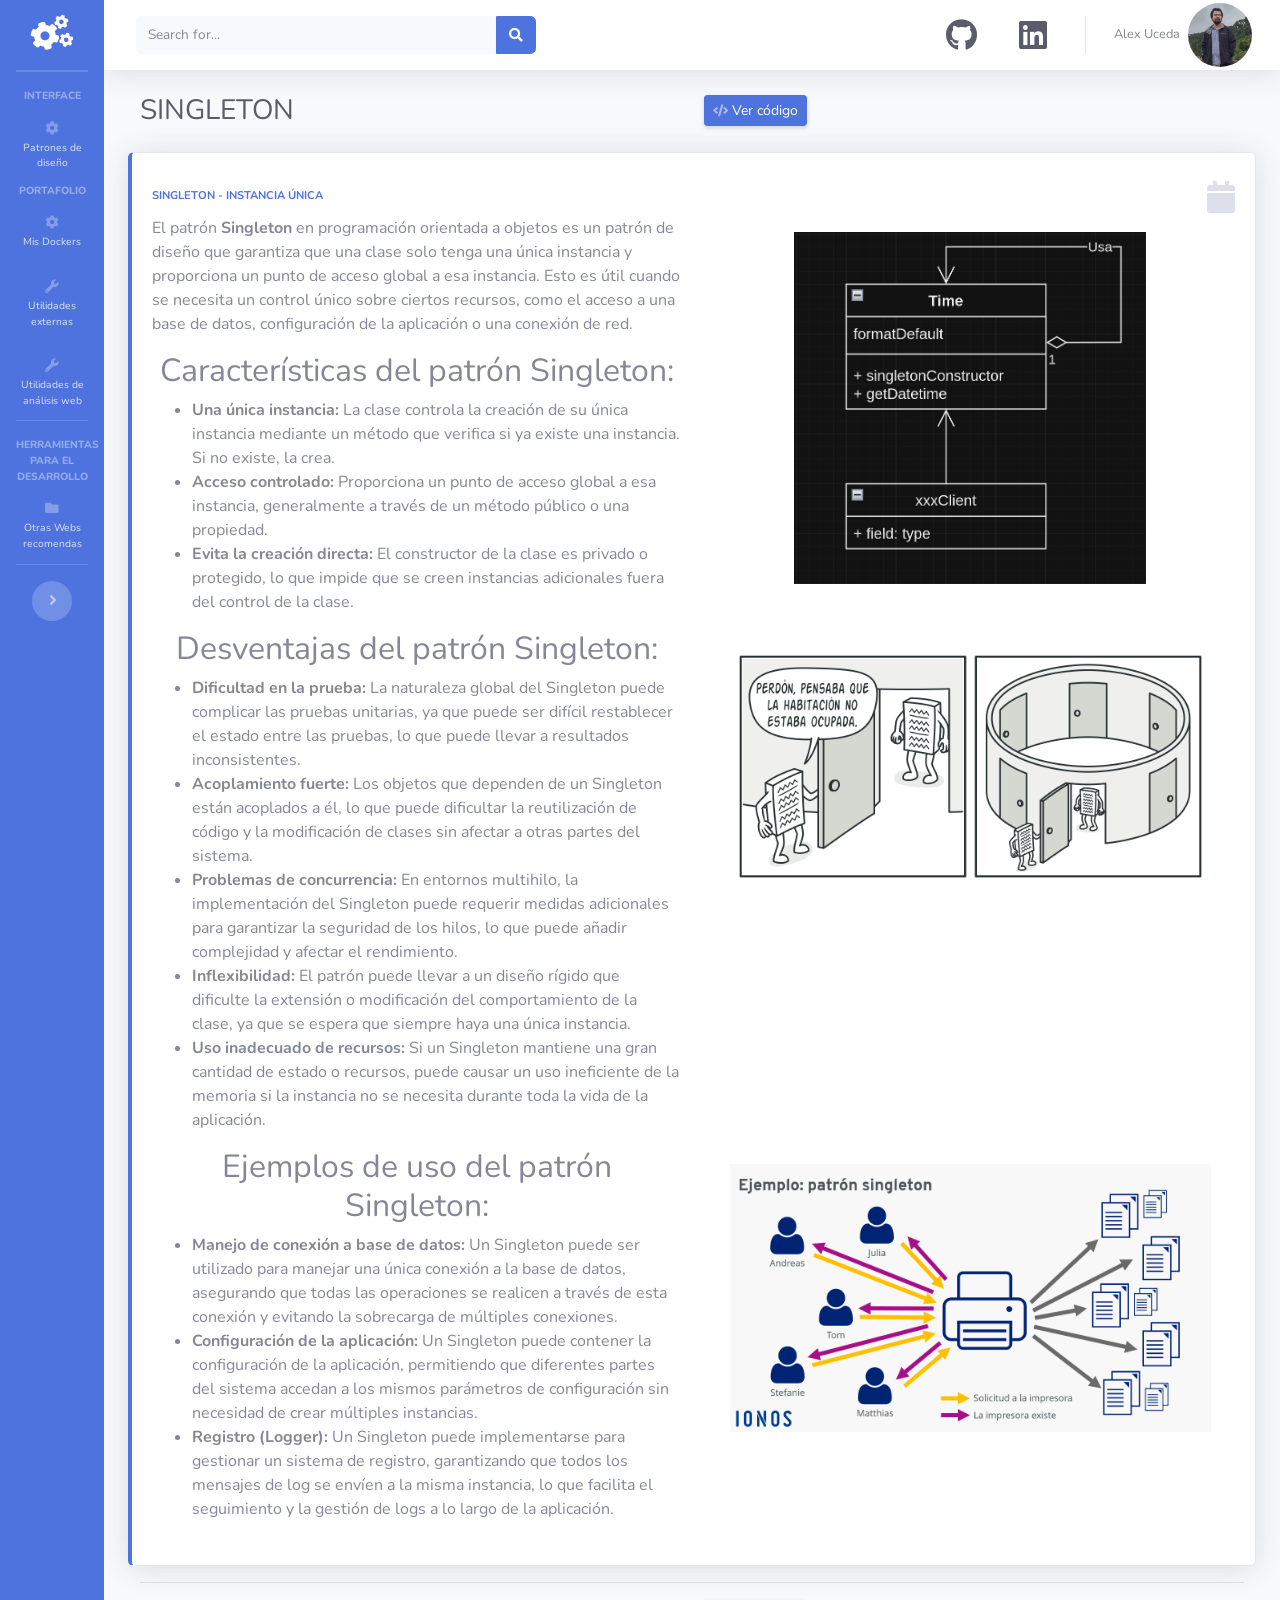
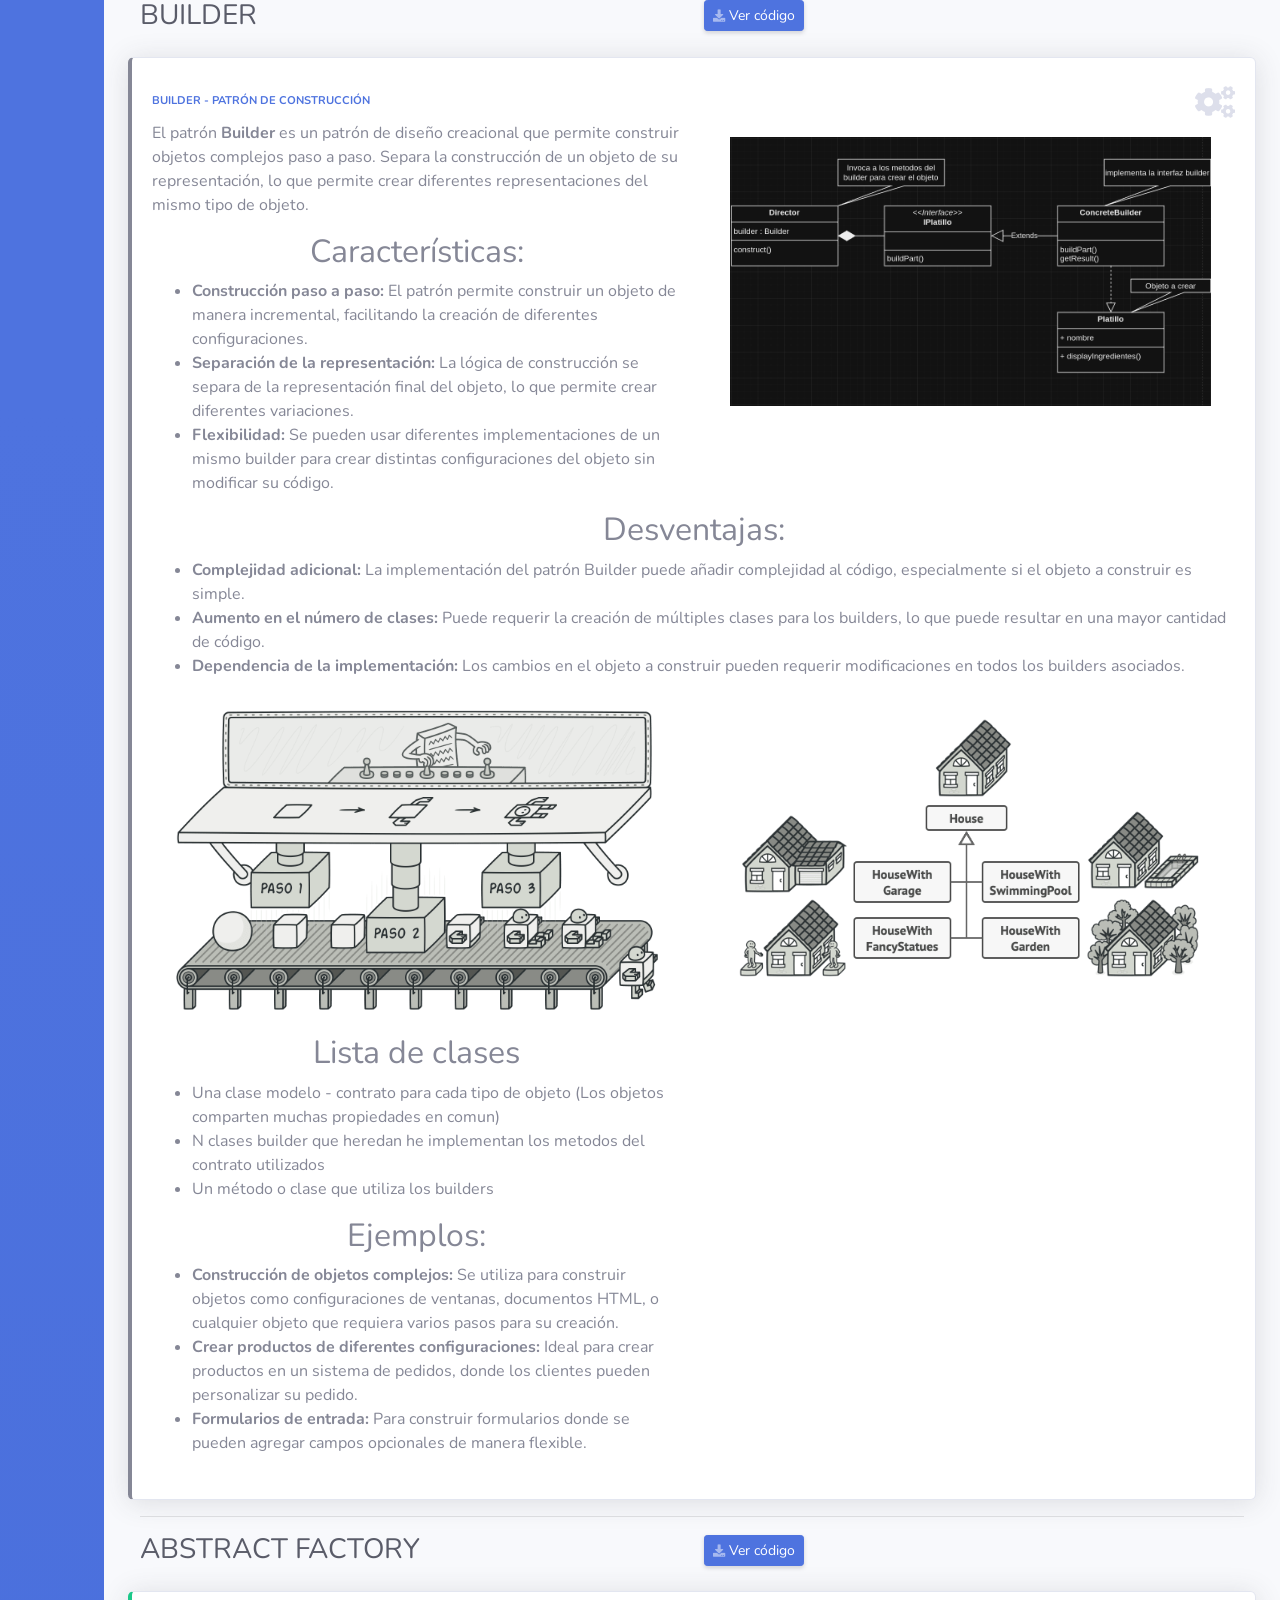
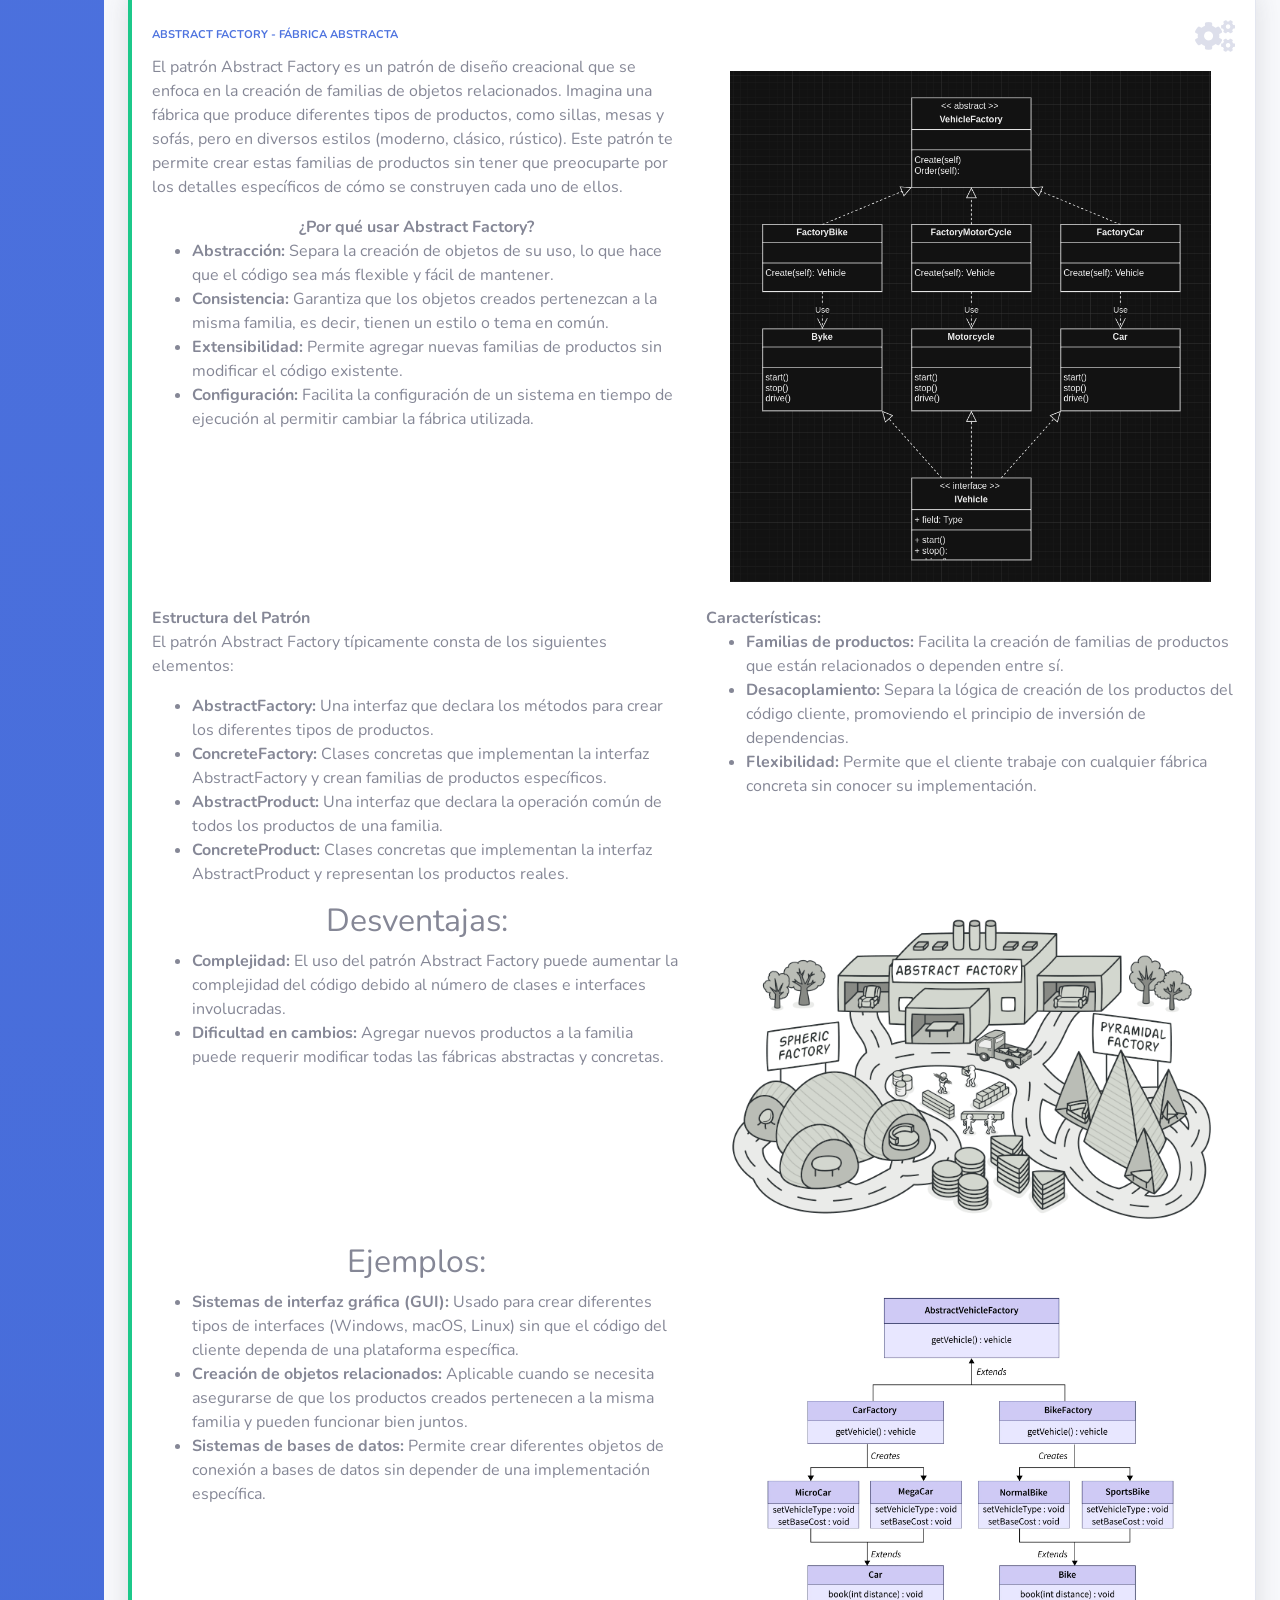
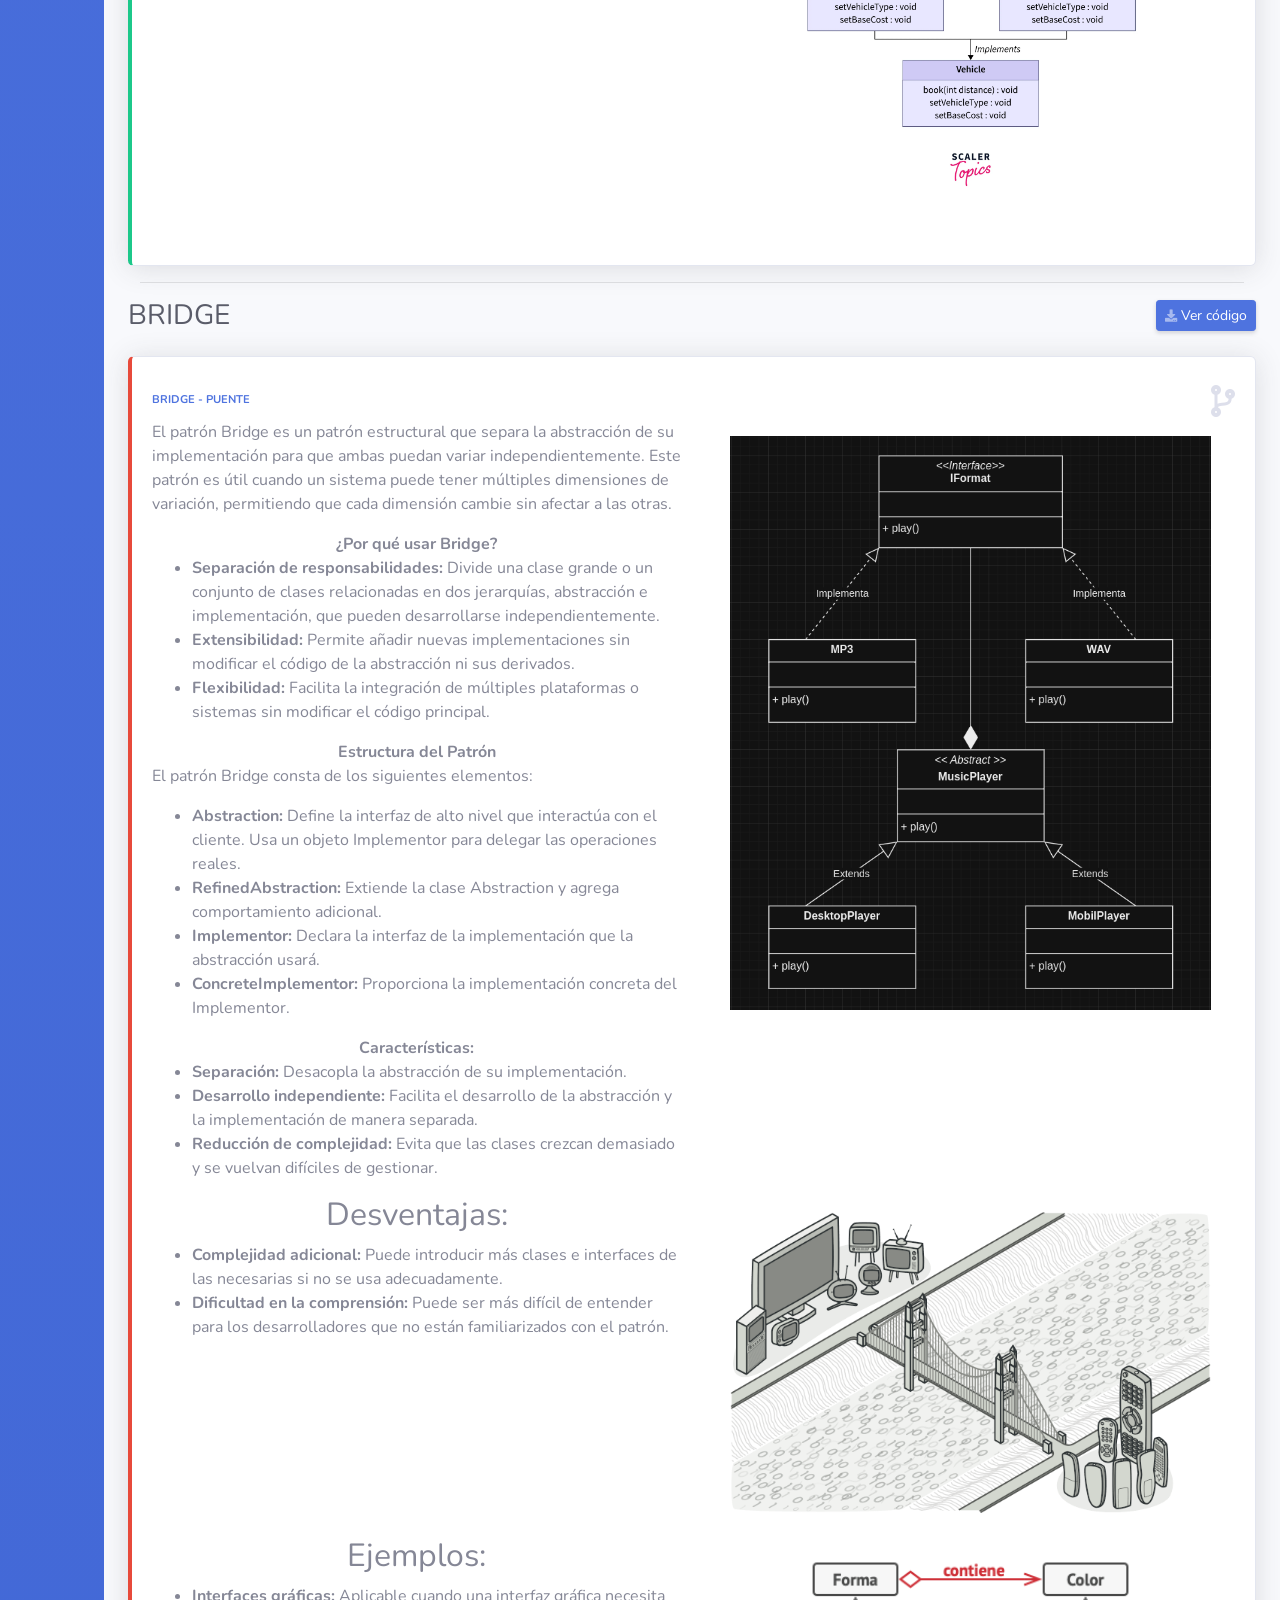
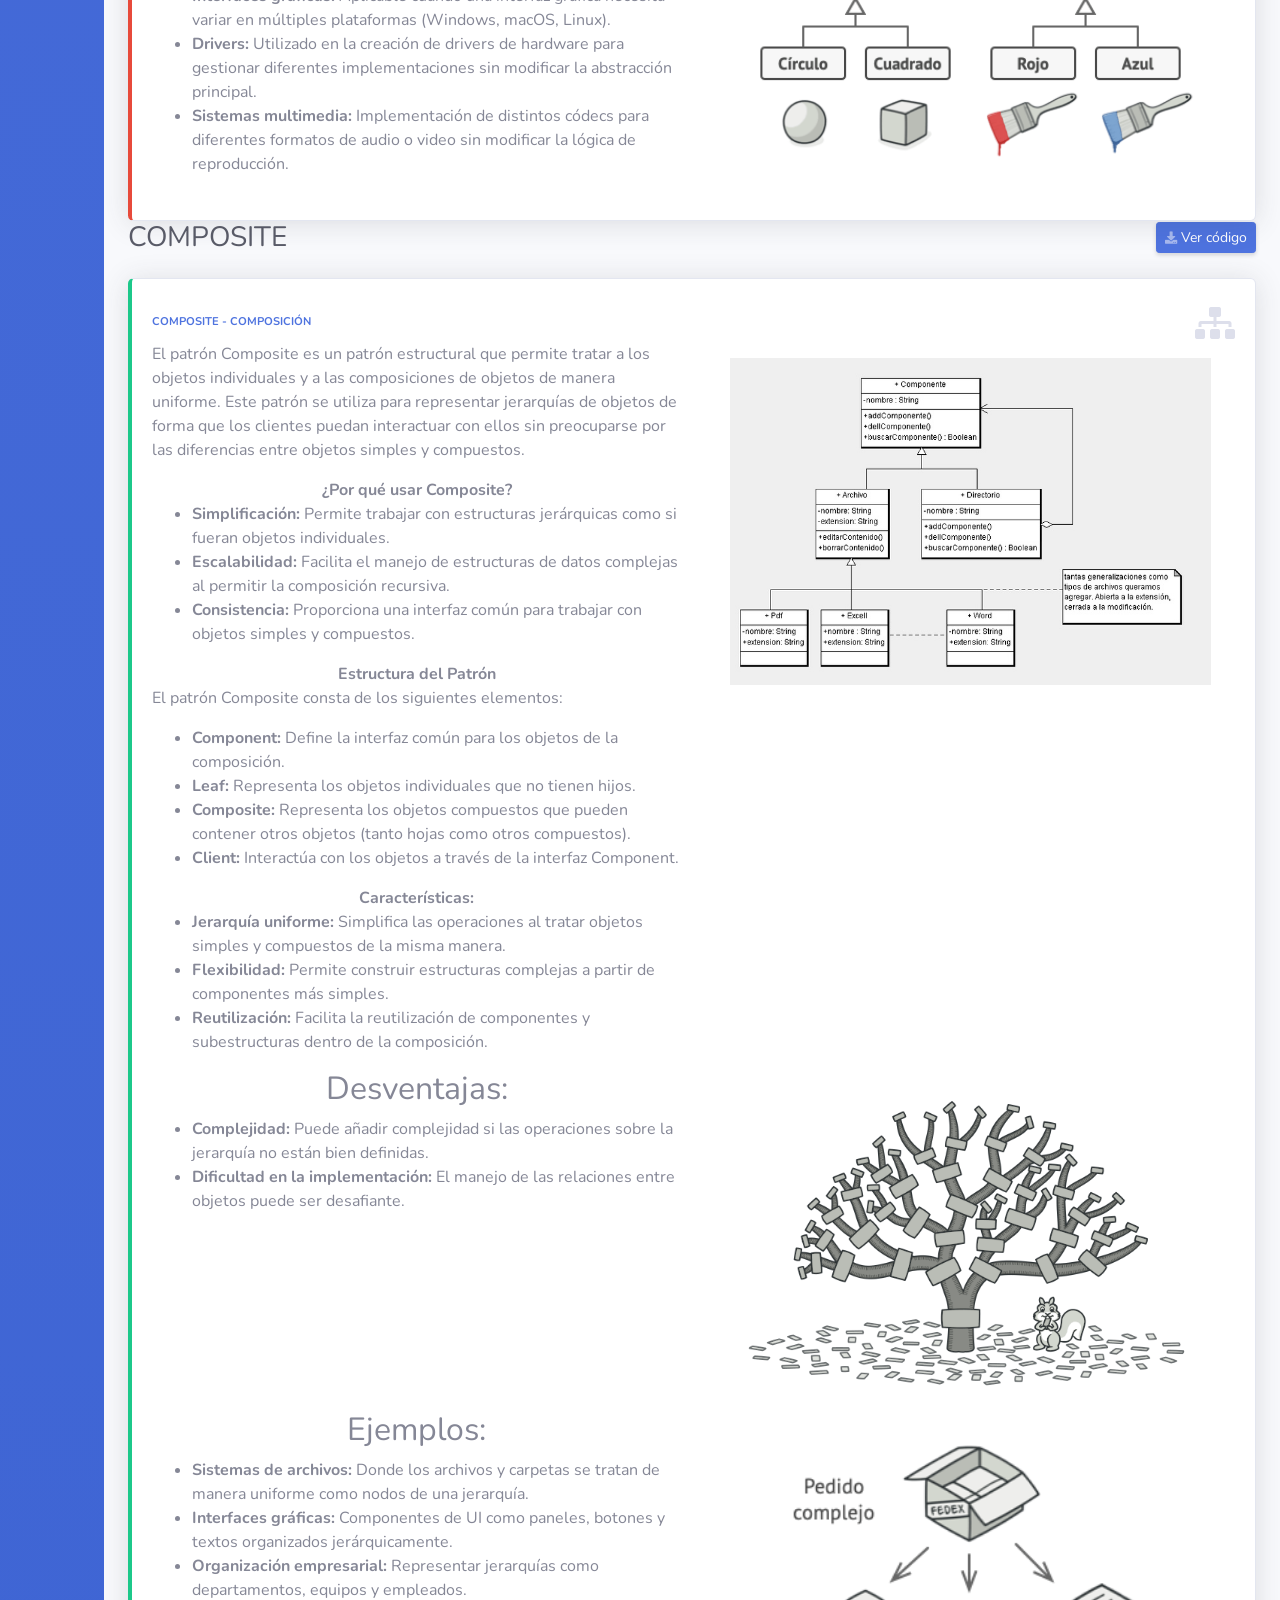
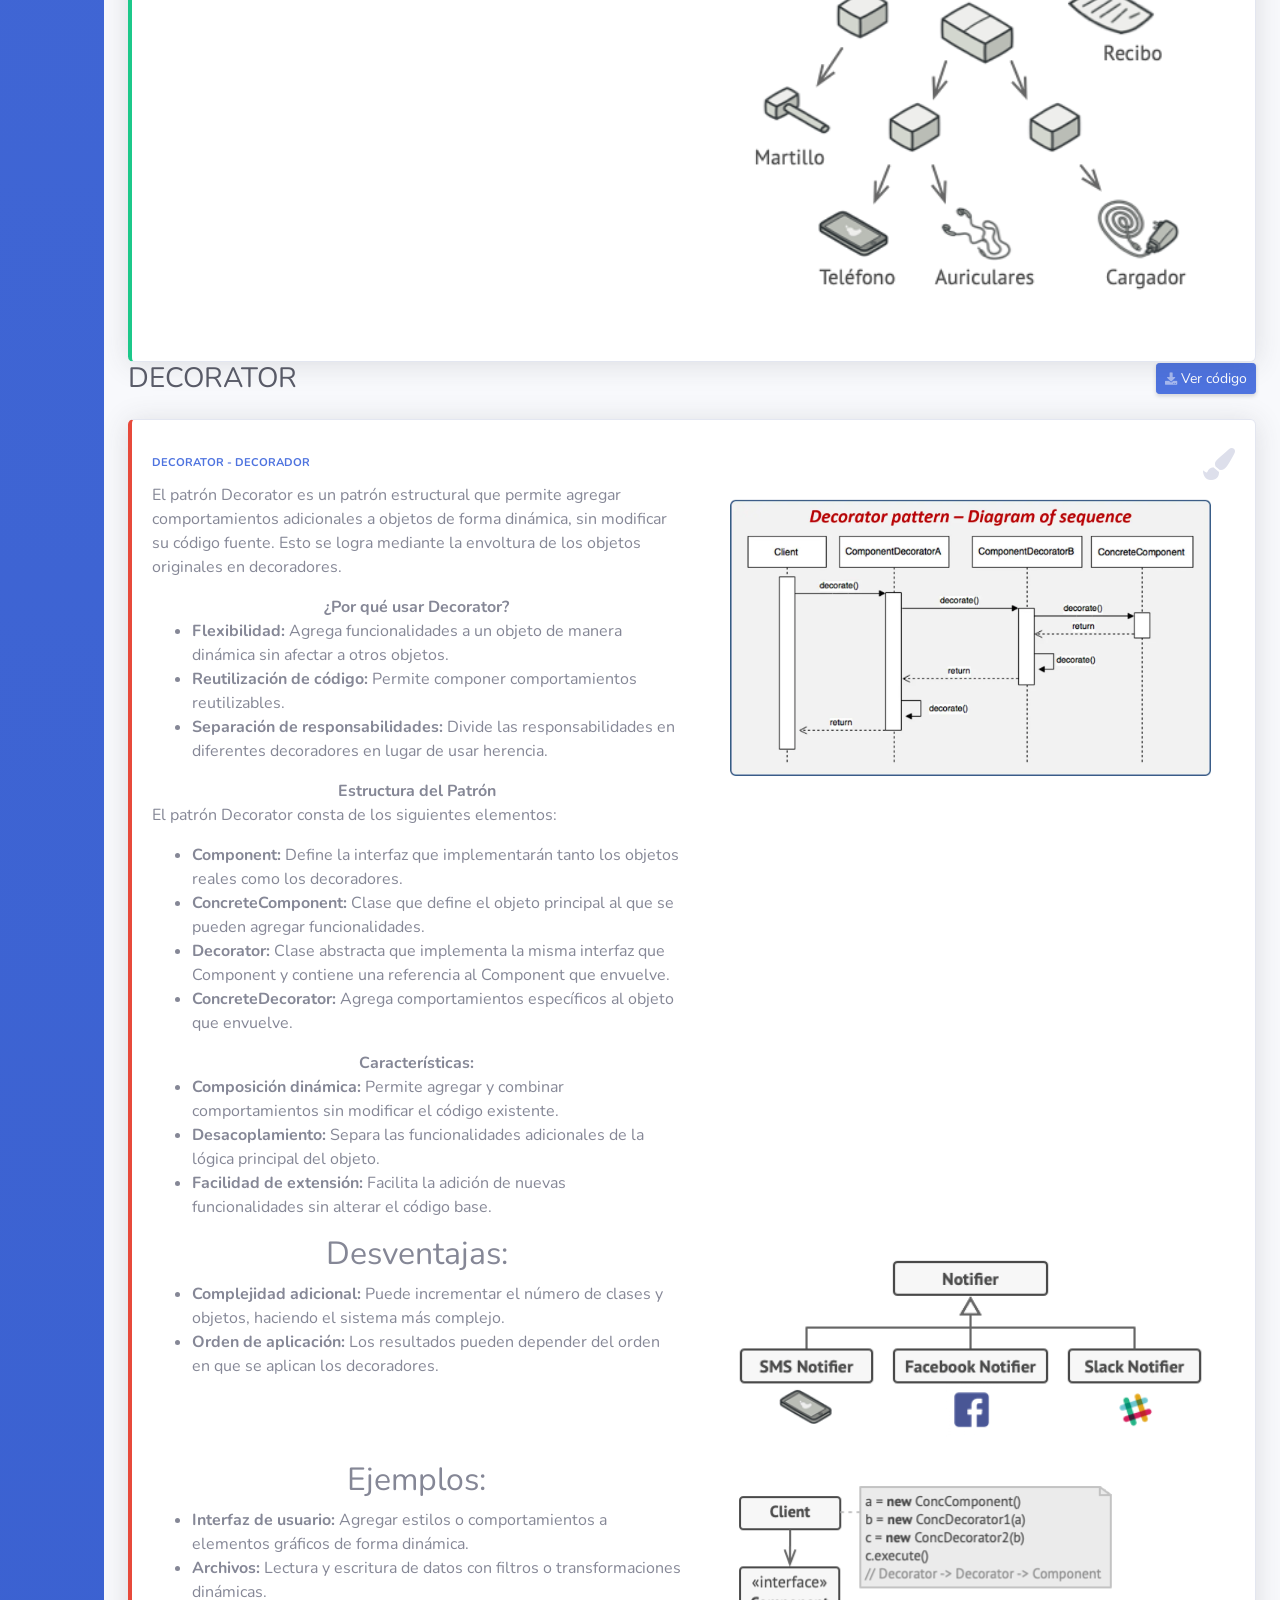
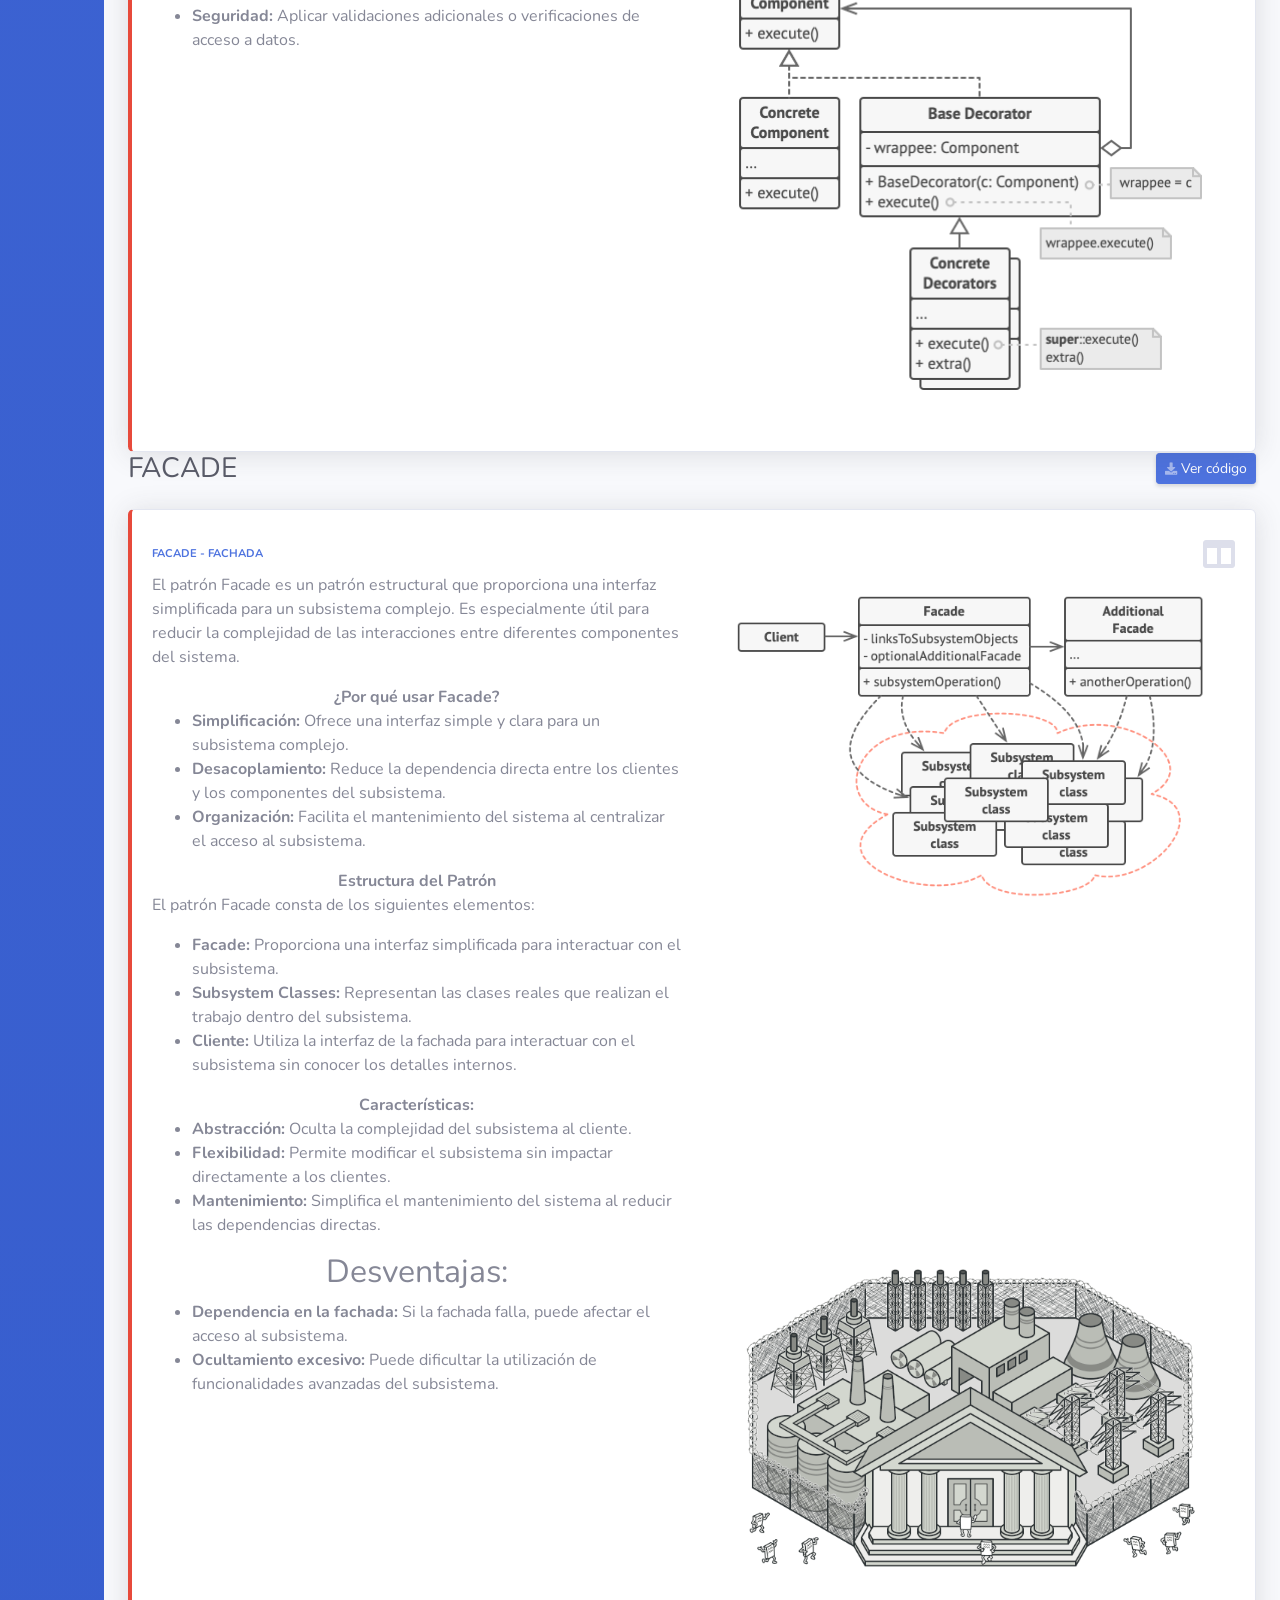
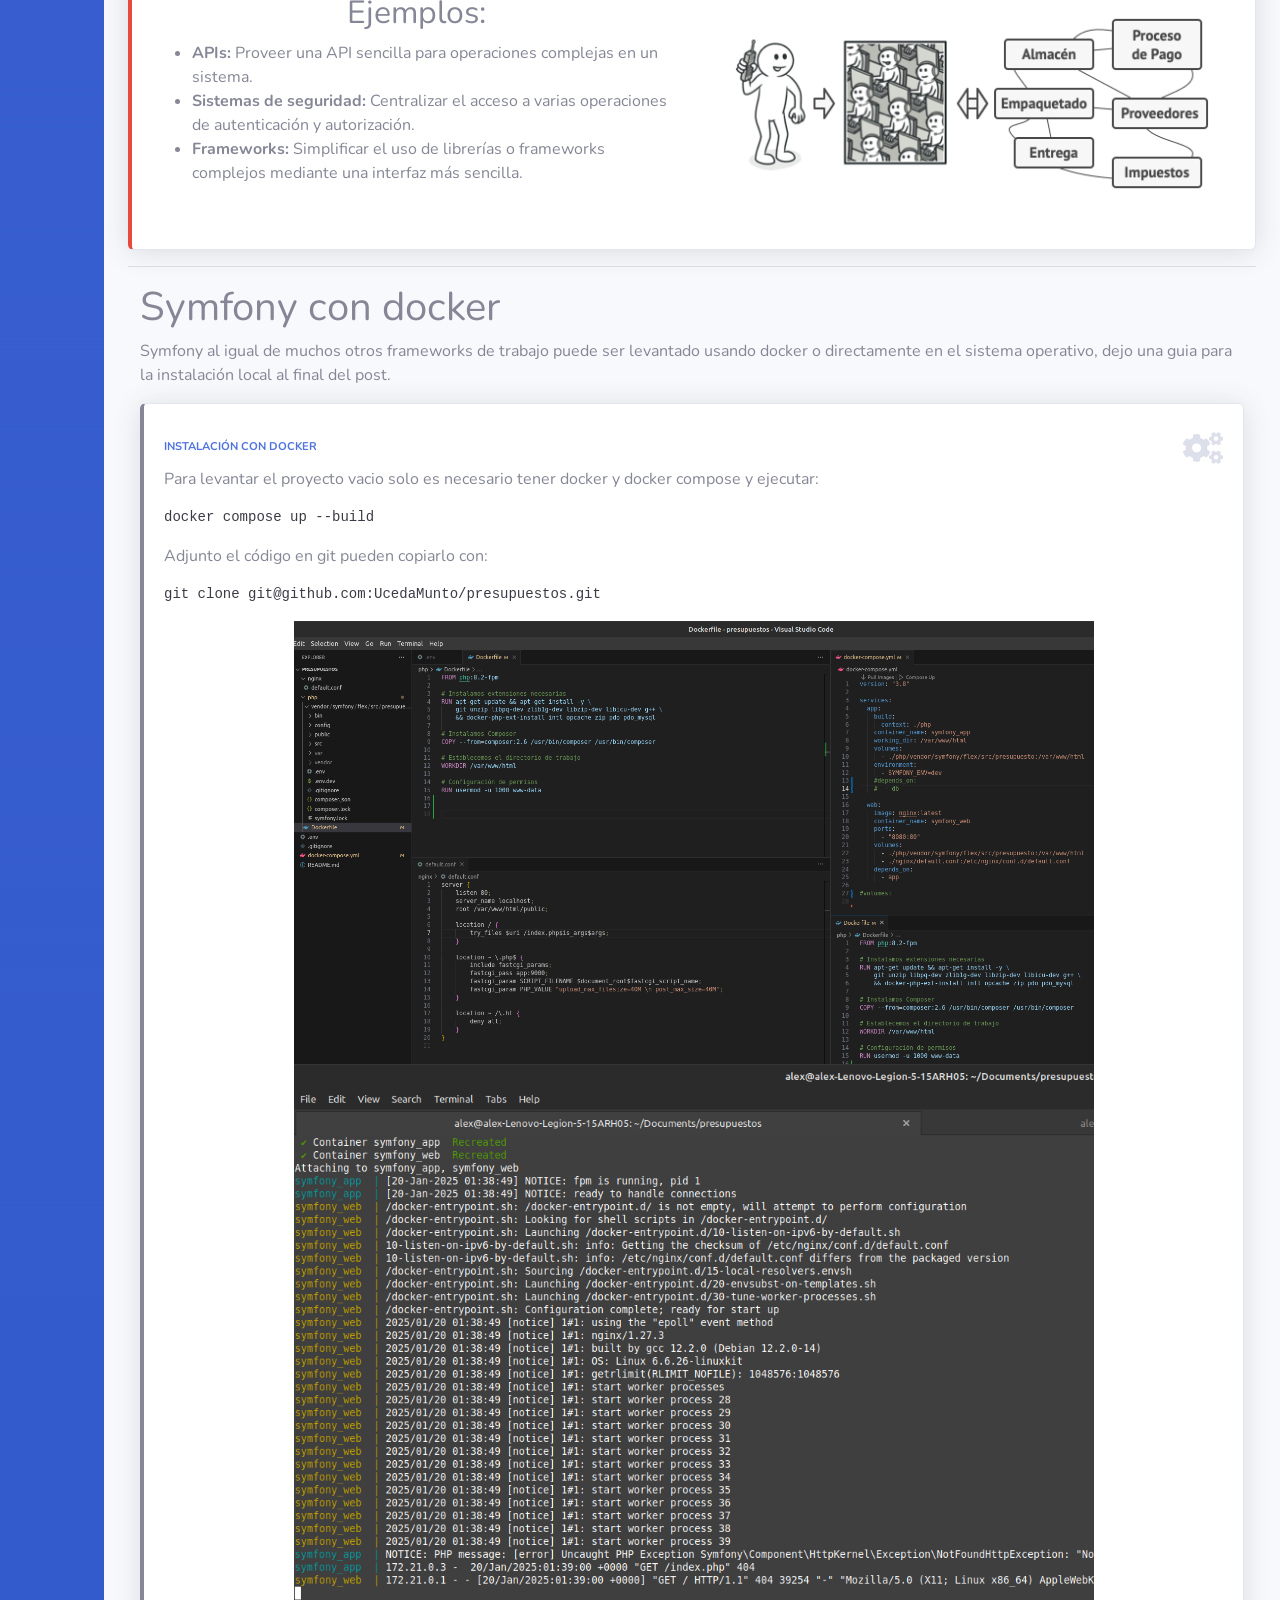
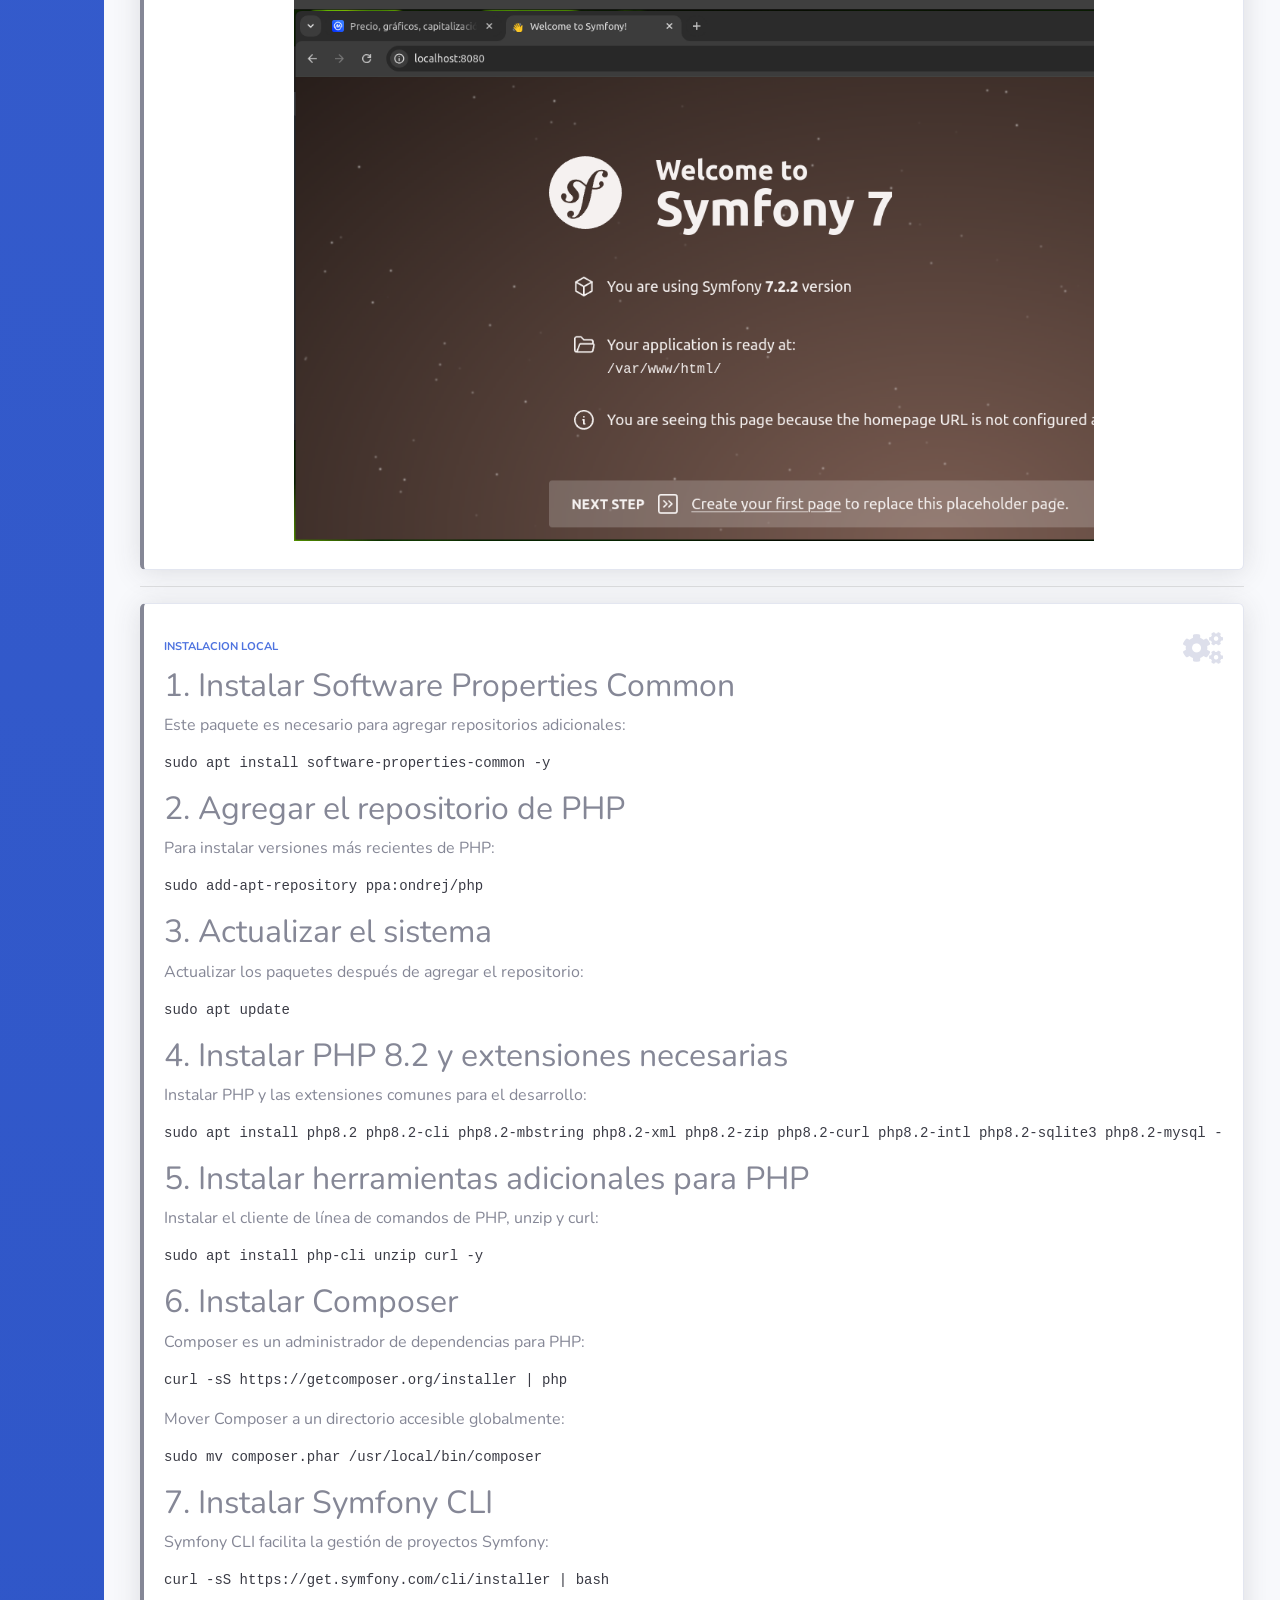
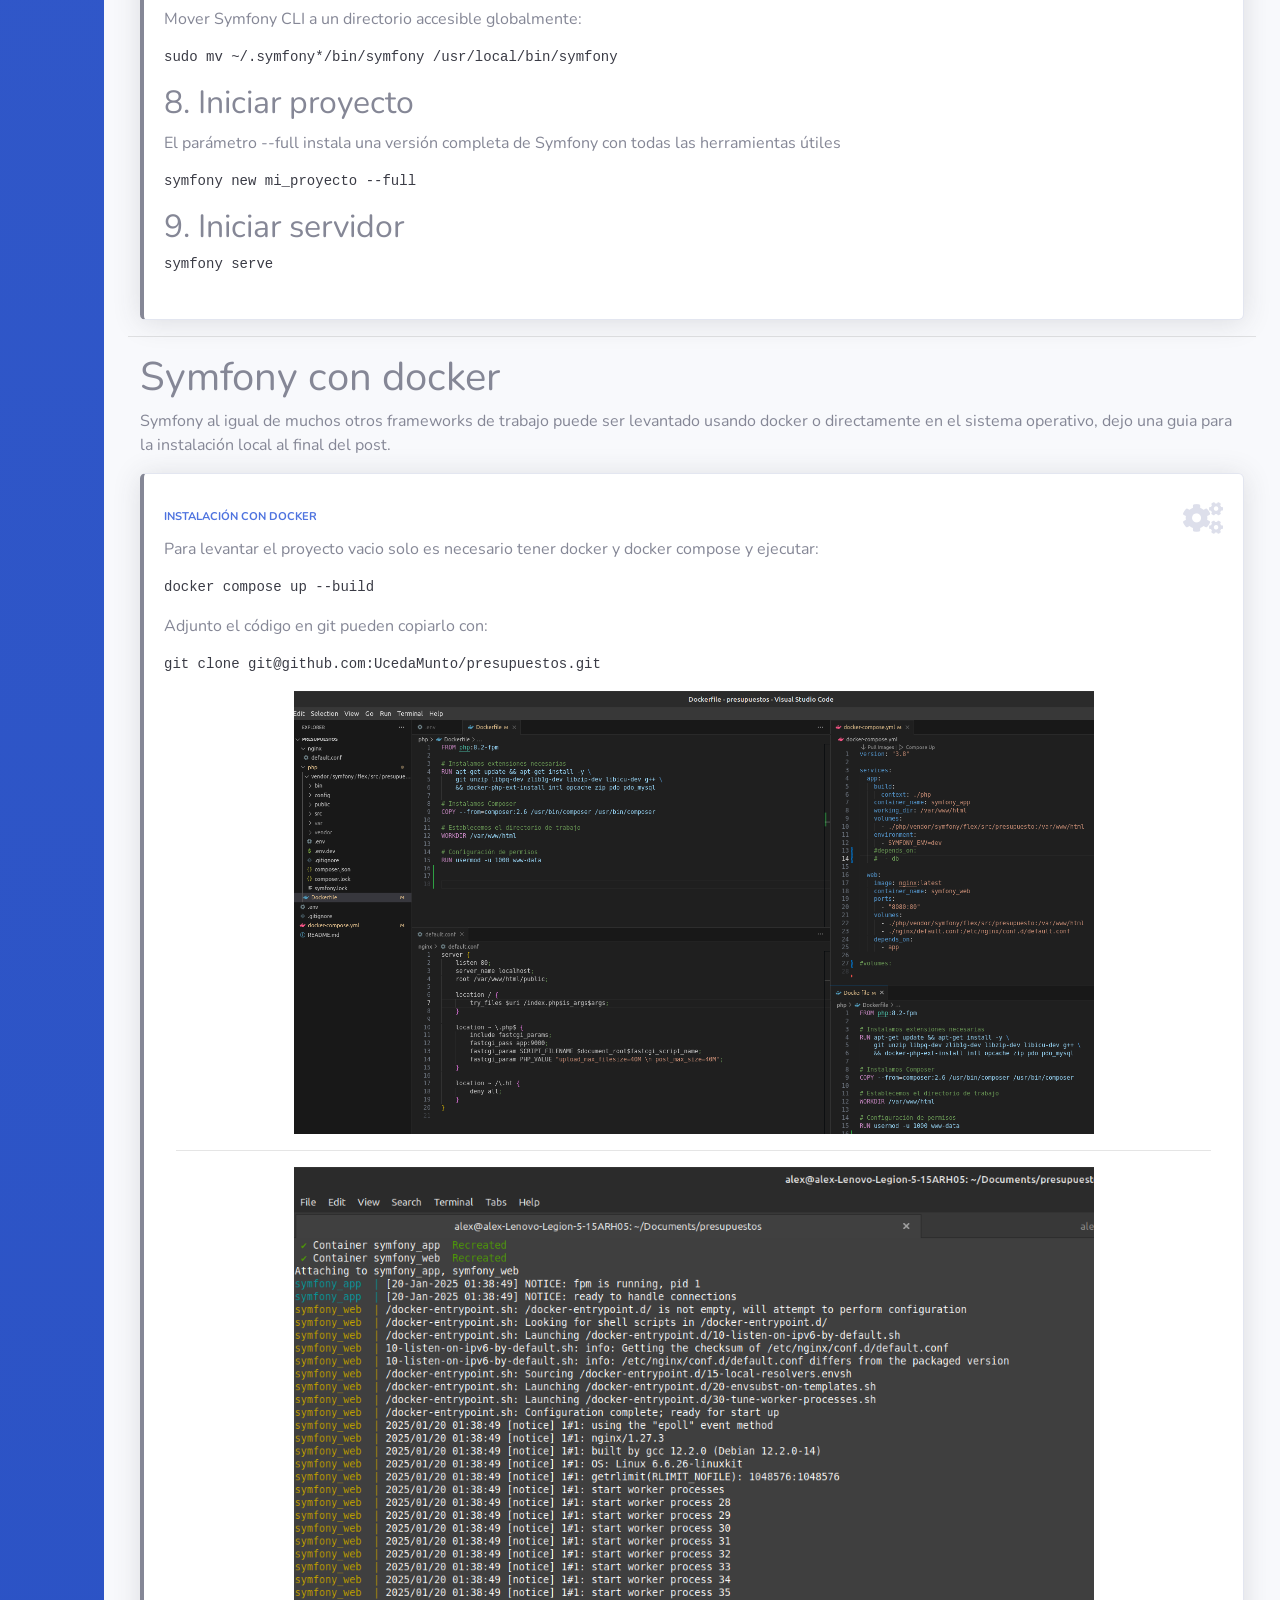
==== commit 731c9c8a: "Agregacion de nuevo proyecto y redistribución del menu" ====
--- a/index.html
+++ b/index.html
@@ -65,14 +65,15 @@
                         <a class="collapse-item" href="#abstract_factory">Abstract Factory</a>
                         <a class="collapse-item" href="#bridge">Bridge</a>
                         <a class="collapse-item" href="#composite">Composite</a>
-                        
+                        <a class="collapse-item" href="#decorator">Decorator</a>
+                        <a class="collapse-item" href="#facade">Facade</a>
                     </div>
                 </div>
             </li>
 
             <!-- Heading -->
             <div class="sidebar-heading">
-                Dockers
+                Portafolio
             </div>
 
             <!-- Nav Item - Pages Collapse Menu -->
@@ -87,11 +88,10 @@
                         <a class="collapse-item"  target="blank" href="buttons.html">Introducción</a>
                         <h6 class="collapse-header">Contenedores <br> con Frameworks</h6>
                         <a class="collapse-item"  target="blank" href="https://github.com/UcedaMunto/docker_django">Django</a>
+                        
+                        <h6 class="collapse-header">Proyectos en git </h6>
+                        <a class="collapse-item"  target="blank" href="https://github.com/UcedaMunto/patrones_disenio_python">Esta web</a>
                         <a class="collapse-item"  target="blank" href="#symfony-docker">Symfony</a>
-                        <h6 class="collapse-header">Sitios </h6>
-                        <a class="collapse-item"  target="blank" href="https://github.com/UcedaMunto/patrones_disenio_python">Esta web</a>
-                        <h6 class="collapse-header">Instalaciones </h6>
-                        <a class="collapse-item"  target="blank" href="#symfony-instalacion">Esta web</a>
                     </div>
                 </div>
             </li>
@@ -144,7 +144,7 @@
 
             <!-- Heading -->
             <div class="sidebar-heading">
-                Addons
+                Herramientas para el desarrollo
             </div>
 
             <!-- Nav Item - Pages Collapse Menu -->
@@ -164,20 +164,6 @@
                 </div>
             </li>
 
-            <!-- Nav Item - Charts -->
-            <li class="nav-item">
-                <a class="nav-link" href="charts.html">
-                    <i class="fas fa-fw fa-chart-area"></i>
-                    <span>Charts</span></a>
-            </li>
-
-
-            <!-- Nav Item - Tables -->
-            <li class="nav-item">
-                <a class="nav-link" href="tables.html">
-                    <i class="fas fa-fw fa-table"></i>
-                    <span>Tables</span></a>
-            </li>
 
             <!-- Divider -->
             <hr class="sidebar-divider d-none d-md-block">
@@ -187,12 +173,7 @@
                 <button class="rounded-circle border-0" id="sidebarToggle"></button>
             </div>
 
-            <!-- Sidebar Message -->
-            <div class="sidebar-card d-none d-lg-flex">
-                <img class="sidebar-card-illustration mb-2" src="img/undraw_rocket.svg" alt="...">
-                <p class="text-center mb-2"><strong>...</strong> ... </p>
-                <a class="btn btn-success btn-sm" href="">...</a>
-            </div>
+        
 
         </ul>
         <!-- End of Sidebar -->
@@ -267,7 +248,7 @@
                                 <h6 class="dropdown-header">
                                     Proyectos de ejemplo
                                 </h6>
-                                <a class="dropdown-item d-flex align-items-center" href="https://github.com/UcedaMunto/patrones_disenio_python">
+                                <a class="dropdown-item d-flex align-items-center" href="https://github.com/UcedaMunto">
                                     <div class="mr-3">
                                         <div class="icon-circle bg-primary">
                                             <i class="fas fa-file-alt text-white"></i>
@@ -1053,8 +1034,7 @@
                             </div>
                         </div>
                     </div>
-
-                    <!-- End of Main Content -->
+                    
                     <hr>
                     <div class="col-xl-12 col-md-12 mb-12" id="symofny">
                         <h1 id="symfony-docker">Symfony con docker</h1>
@@ -1163,12 +1143,118 @@
                             </div>
                         </div> 
                     </div>
+
+                    <hr>
+                    <div class="col-xl-12 col-md-12 mb-12" id="symofny">
+                        <h1 id="symfony-docker">Symfony con docker</h1>
+                        <p>
+                            Symfony al igual de muchos otros frameworks de trabajo puede ser levantado usando docker o directamente en el sistema operativo, dejo una guia para la instalación local al final del post. 
+                        </p>
+            
+            
+                        <div class="card border-left-secondary shadow h-100 py-2">
+                            <div class="card-body">
+                                <div class="row no-gutters align-items-center">
+                                    <div class="col mr-2">
+                                        <div class="text-xs font-weight-bold text-primary text-uppercase mb-1">
+                                            Instalación con docker</div>
+                                    </div>
+                                    <hr>
+                                    <div class="col-auto">
+                                        <i class="fas fa-cogs fa-2x text-gray-300"></i>
+                                    </div>
+                                </div>
+                                <div class="row">
+                                    <div class="col-md-12">
+                                        <p>
+                                            Para levantar el proyecto vacio solo es necesario tener docker y docker compose y ejecutar:
+                                        </p>
+                                    </div>
+                                    <div class="col-md-12">
+                                        <pre class="command">docker compose up --build</pre>
+                                    </div>
+                                    <div class="col-md-12">
+                                        <p>
+                                            Adjunto el código en git pueden copiarlo con: 
+                                        </p>
+                                    </div>
+                                    <div class="col-md-12">
+                                        <pre class="command">git clone git@github.com:UcedaMunto/presupuestos.git</pre>
+                                    </div>
+            
+                                    <div class="text-left col-xl-12 col-md-12 mb-12">
+                                        <div class="text-center col-xl-12 col-md-12 mb-12">
+                                            <img class="img-fluid" style="width: 50rem;" src="images/symfony/symfony2.png" alt="configuración"><hr>
+                                        </div>
+                                        <div class="text-center col-xl-12 col-md-12 mb-12">
+                                            <img class="img-fluid" style="width: 50rem;" src="images/symfony/symfony.png" alt="Servidor corriendo"><hr>
+                                        </div> 
+                                    </div>
+                                </div>
+                            </div>
+                        </div>
+                        <hr>
+                        <div class="card border-left-primary shadow h-100 py-2">
+                            <div class="card-body">
+                                <div class="row no-gutters align-items-center">
+                                    <div class="col mr-2">
+                                        <div class="text-xs font-weight-bold text-primary text-uppercase mb-1" id="symfony-presupuesto">Sistena de presupuestos</div>
+                                    </div>
+                                    <div class="col-auto">
+                                        <i class="fas fa-cogs fa-2x text-gray-300"></i>
+                                    </div>
+                                </div>
+                                <div class="row">
+                                    <div class="col-md-12">
+                                        <p>
+                                            Pequeño sistema de presupuestos y consumos, hecho con symfony con MVC, permite llevar un control de las compras realizadas y el exceso sobre este además de archivos relacionados a las compras.
+                                        </p>
+
+                                        <p>
+                                            Se ha utilizado docker para levantar el proyecto y se proporciona una base de datos inicial para montar y probar el proyecto
+                                        </p>
+
+                                    </div>
+                                    <div class="text-left col-xl-12 col-md-12 mb-12">
+                                    
+                                        <div class="text-left col-xl-12 col-md-12 mb-12">
+                                            <div class="text-center col-xl-12 col-md-12 mb-12">
+                                                <img class="img-fluid" style="width: 100rem;" src="images/symfony/PRESUPUESTO 1.png" alt="..."><hr>
+                                            </div>
+                                            <div class="text-center col-xl-12 col-md-12 mb-12">
+                                                <img class="img-fluid" style="width: 100rem;" src="images/symfony/PRESUPUESTO 2.png" alt="..."><hr>
+                                            </div> 
+                                        </div>
+                                        <div class="text-left col-xl-12 col-md-12 mb-12">
+                                            <div class="text-center col-xl-12 col-md-12 mb-12">
+                                                <img class="img-fluid" style="width: 100rem;" src="images/symfony/PRESUPUESTO 3.png" alt="..."><hr>
+                                            </div>
+                                            <div class="text-center col-xl-12 col-md-12 mb-12">
+                                                <img class="img-fluid" style="width: 100rem;" src="images/symfony/PRESUPUESTO_4.png" alt="..."><hr>
+                                            </div> 
+                                        </div>
+                                        <div class="text-left col-xl-12 col-md-12 mb-12">
+                                            <div class="text-center col-xl-12 col-md-12 mb-12">
+                                                <img class="img-fluid" style="width: 100rem;" src="images/symfony/database presupuesto.png" alt="Diagrama de la base de datos"><hr>
+                                            </div>
+                                            <div class="text-center col-xl-12 col-md-12 mb-12">
+                                                <img class="img-fluid" style="width: 100rem;" src="images/symfony/PRESUPUESTO_4.png" alt="..."><hr>
+                                            </div> 
+                                        </div>
+
+                                        
+                                    </div>
+                                </div>
+                            </div>
+                        </div> 
+                    </div>
+
                 </div>
                 <!-- /.container-fluid -->
             </div>
             
 
-            <!-- Footer -->
+            <!-- End of Main Content -->
             <footer class="sticky-footer bg-white">
                 <div class="container my-auto">
                     <div class="copyright text-center my-auto">
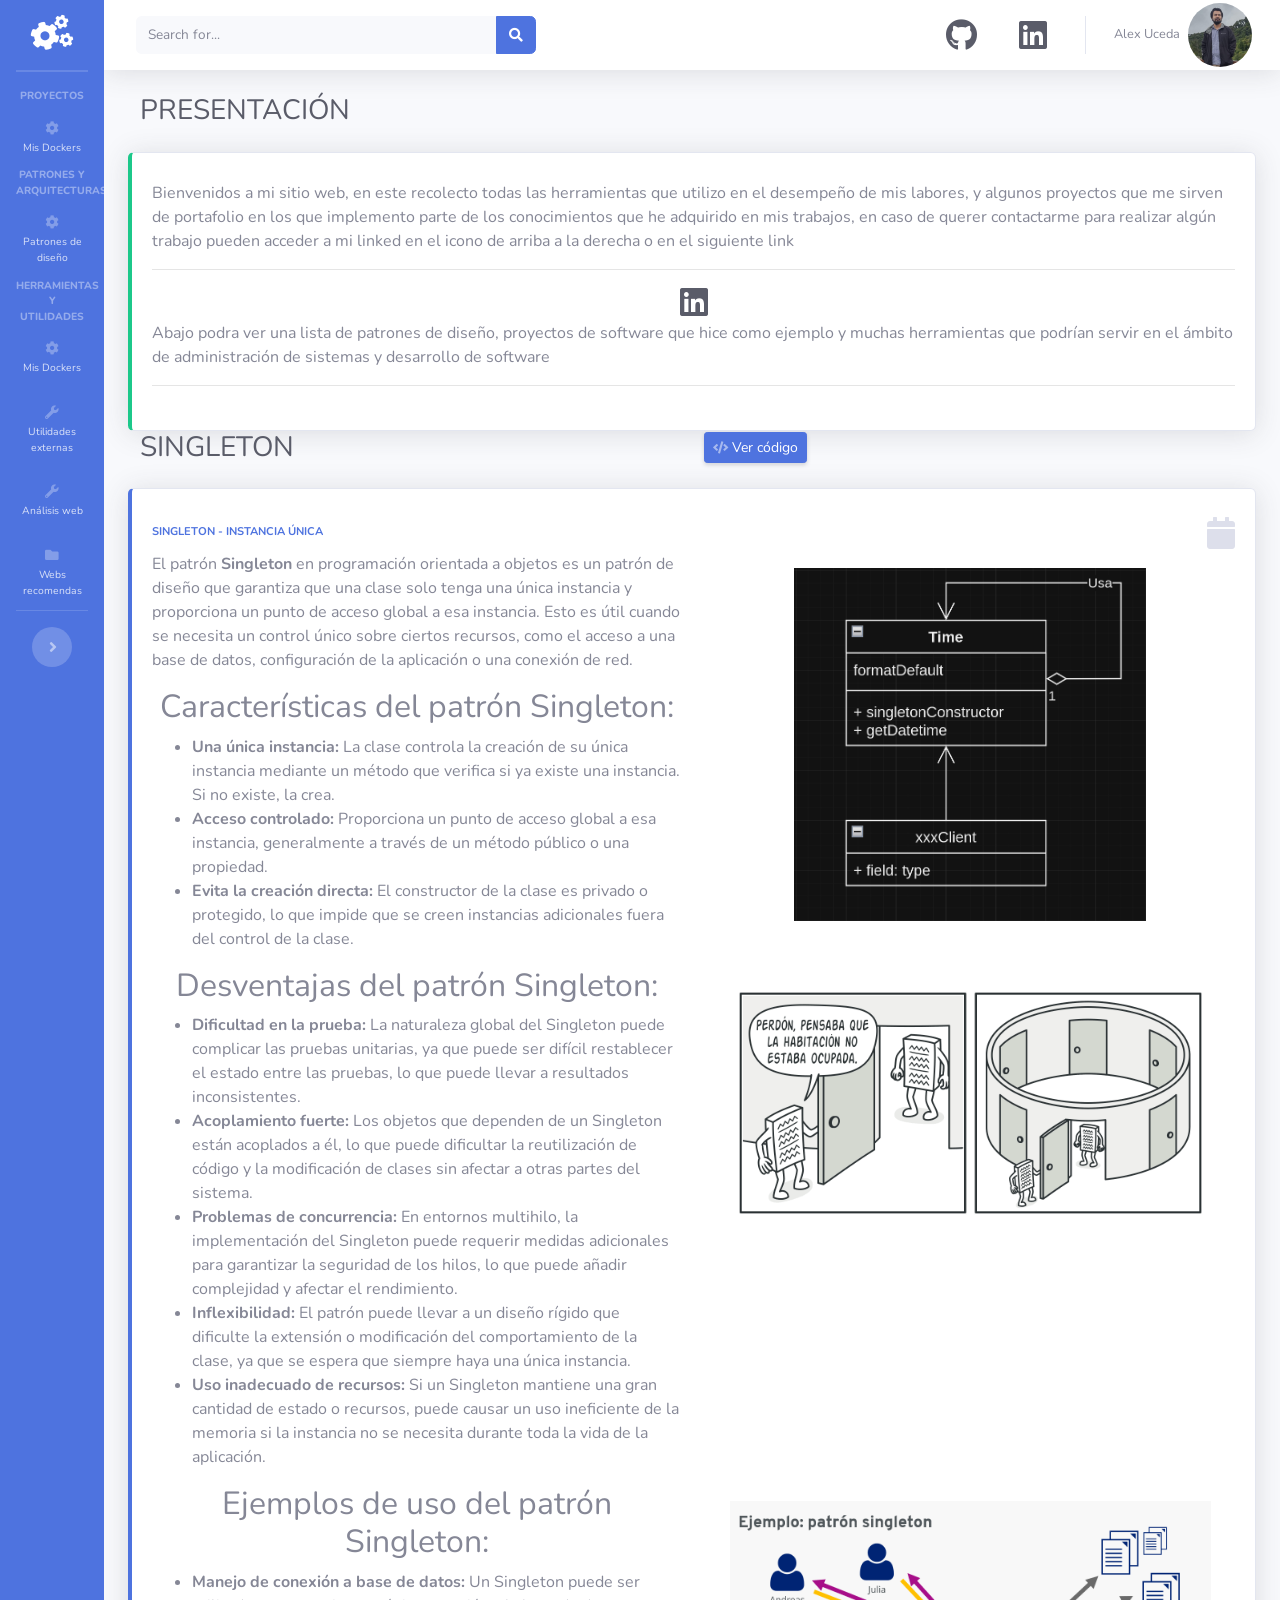
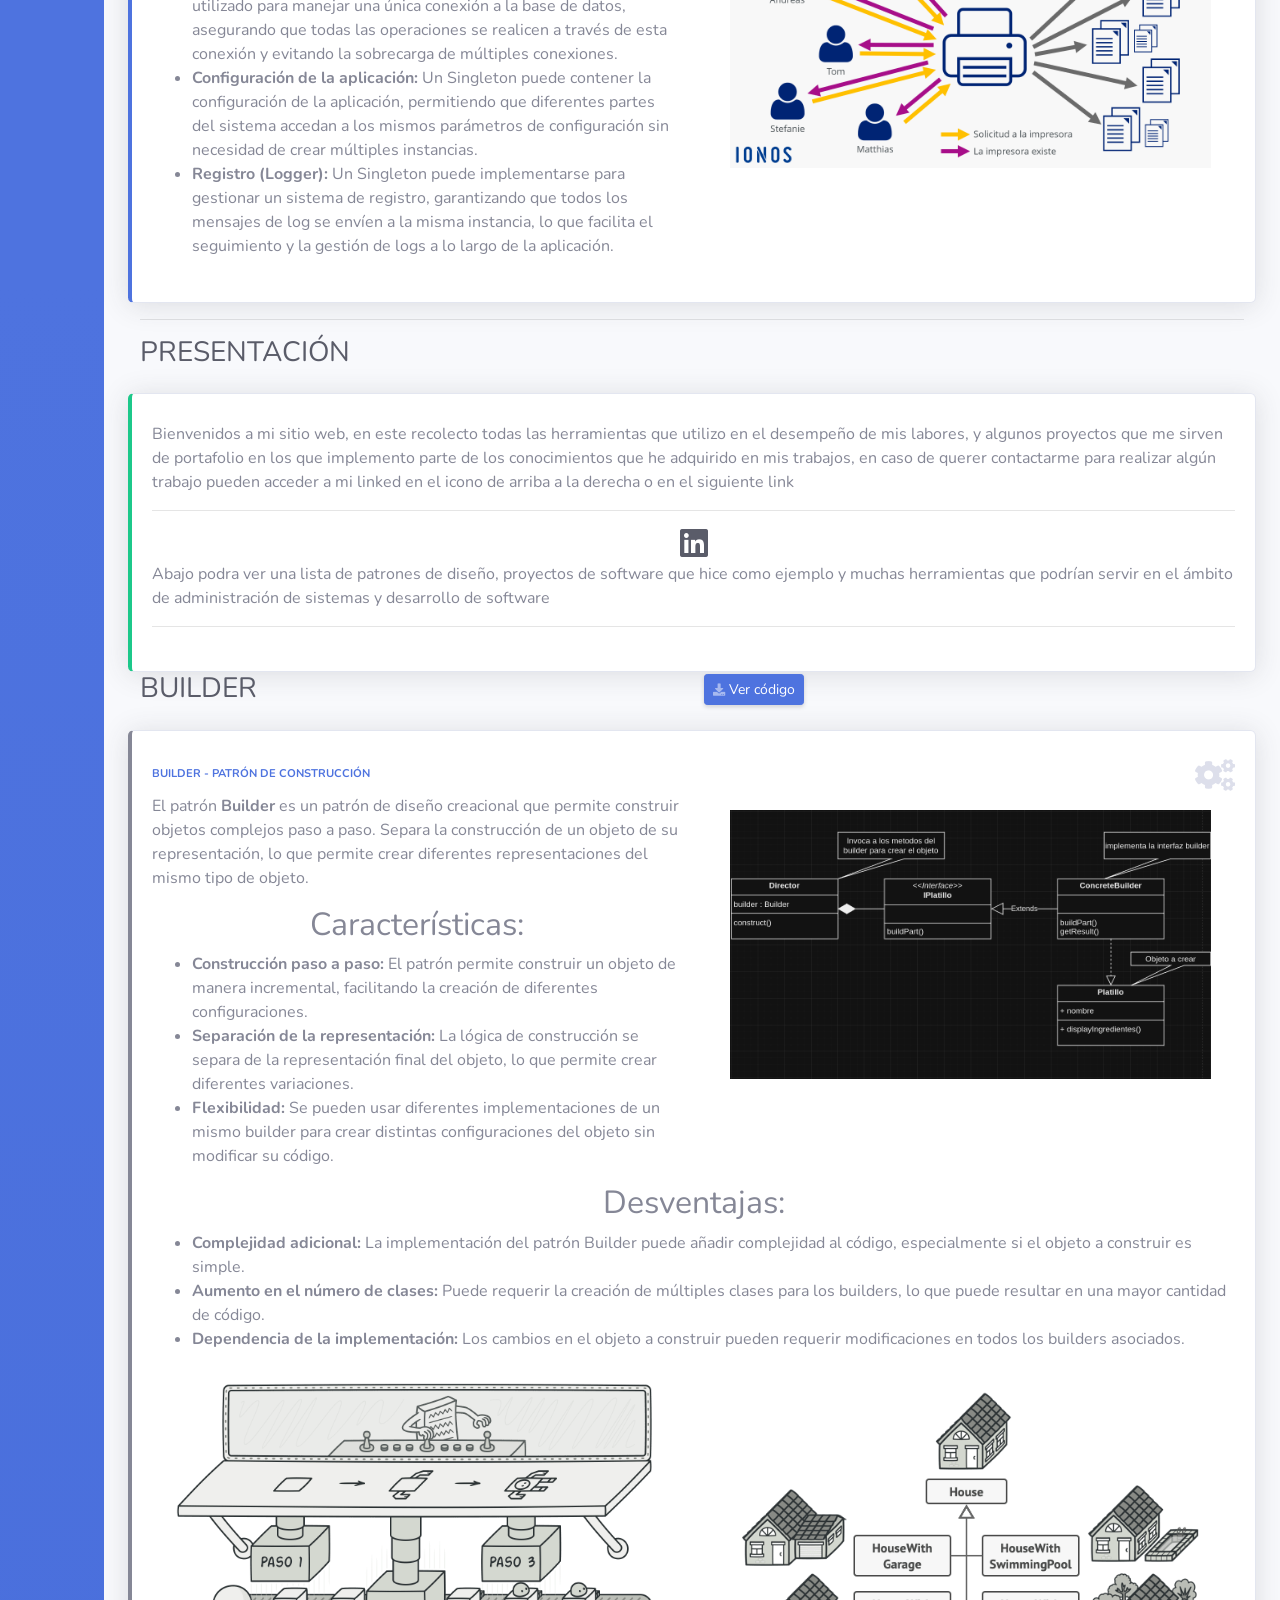
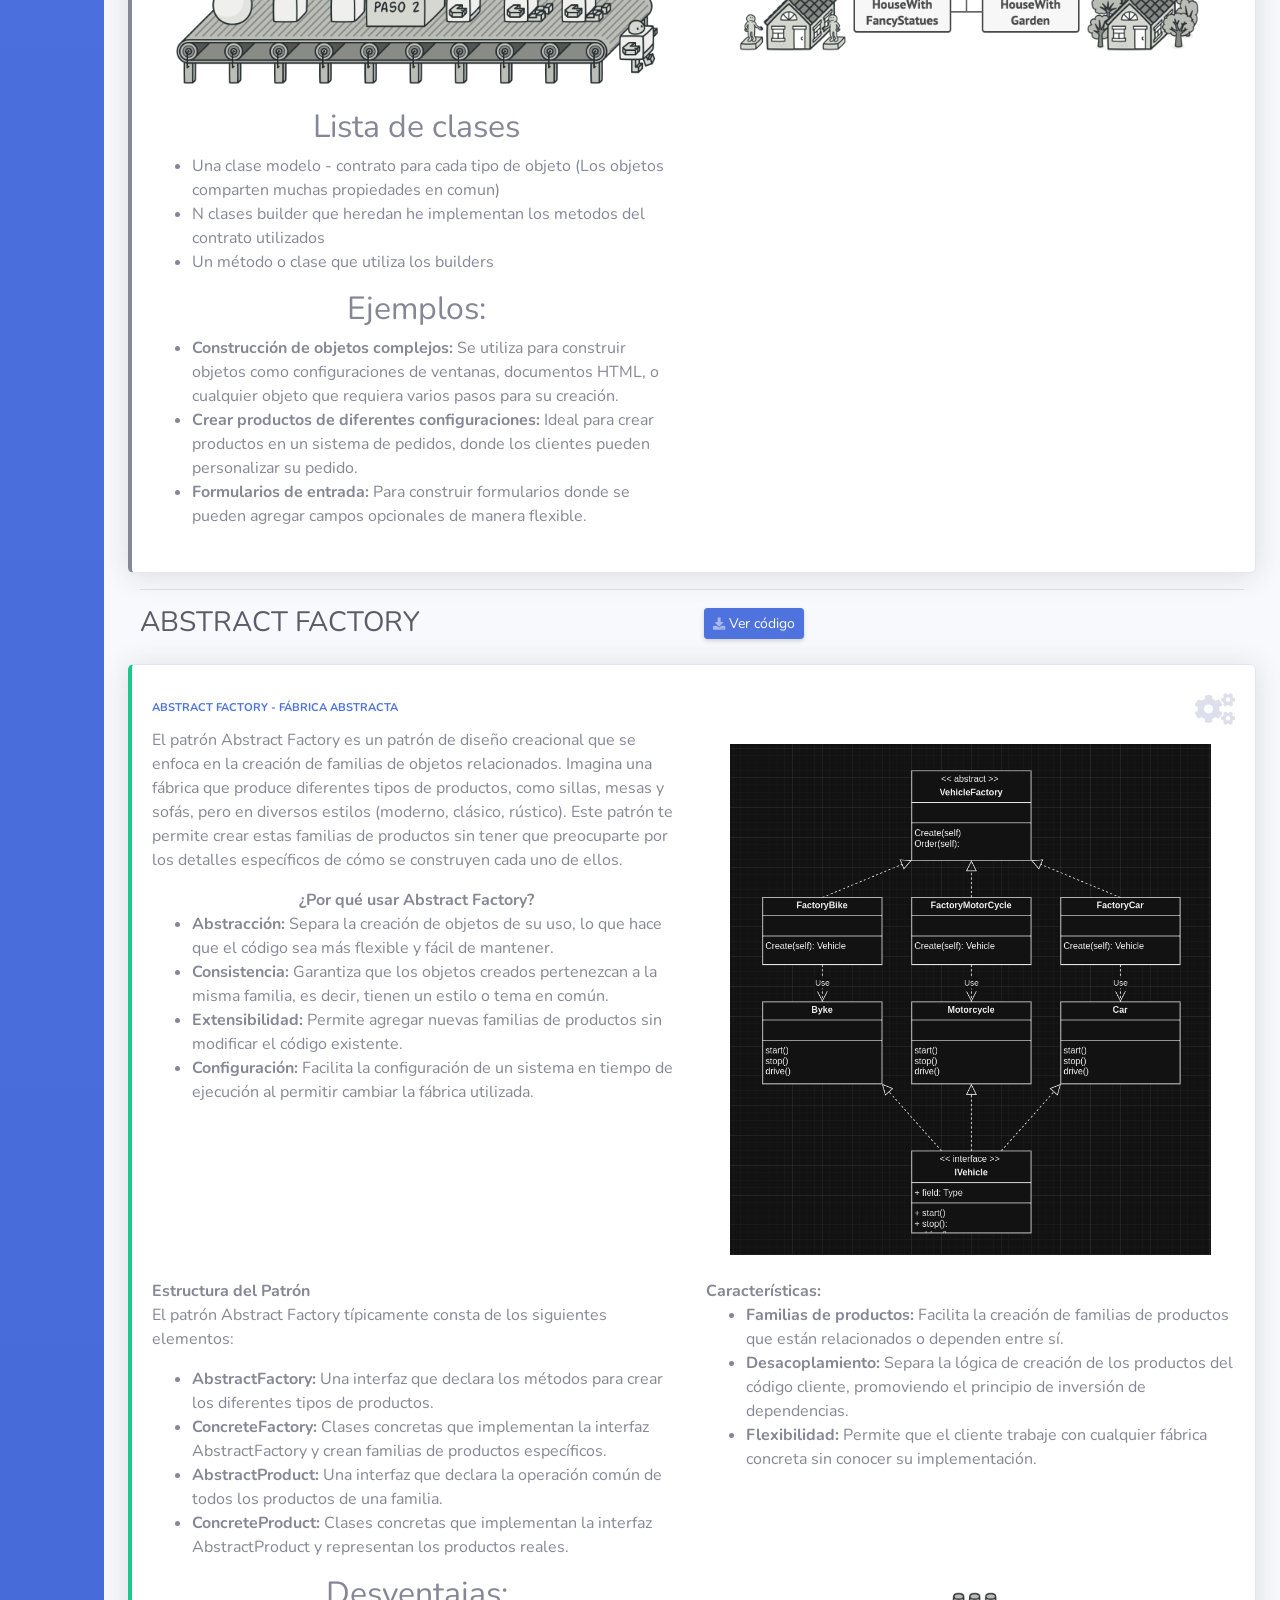
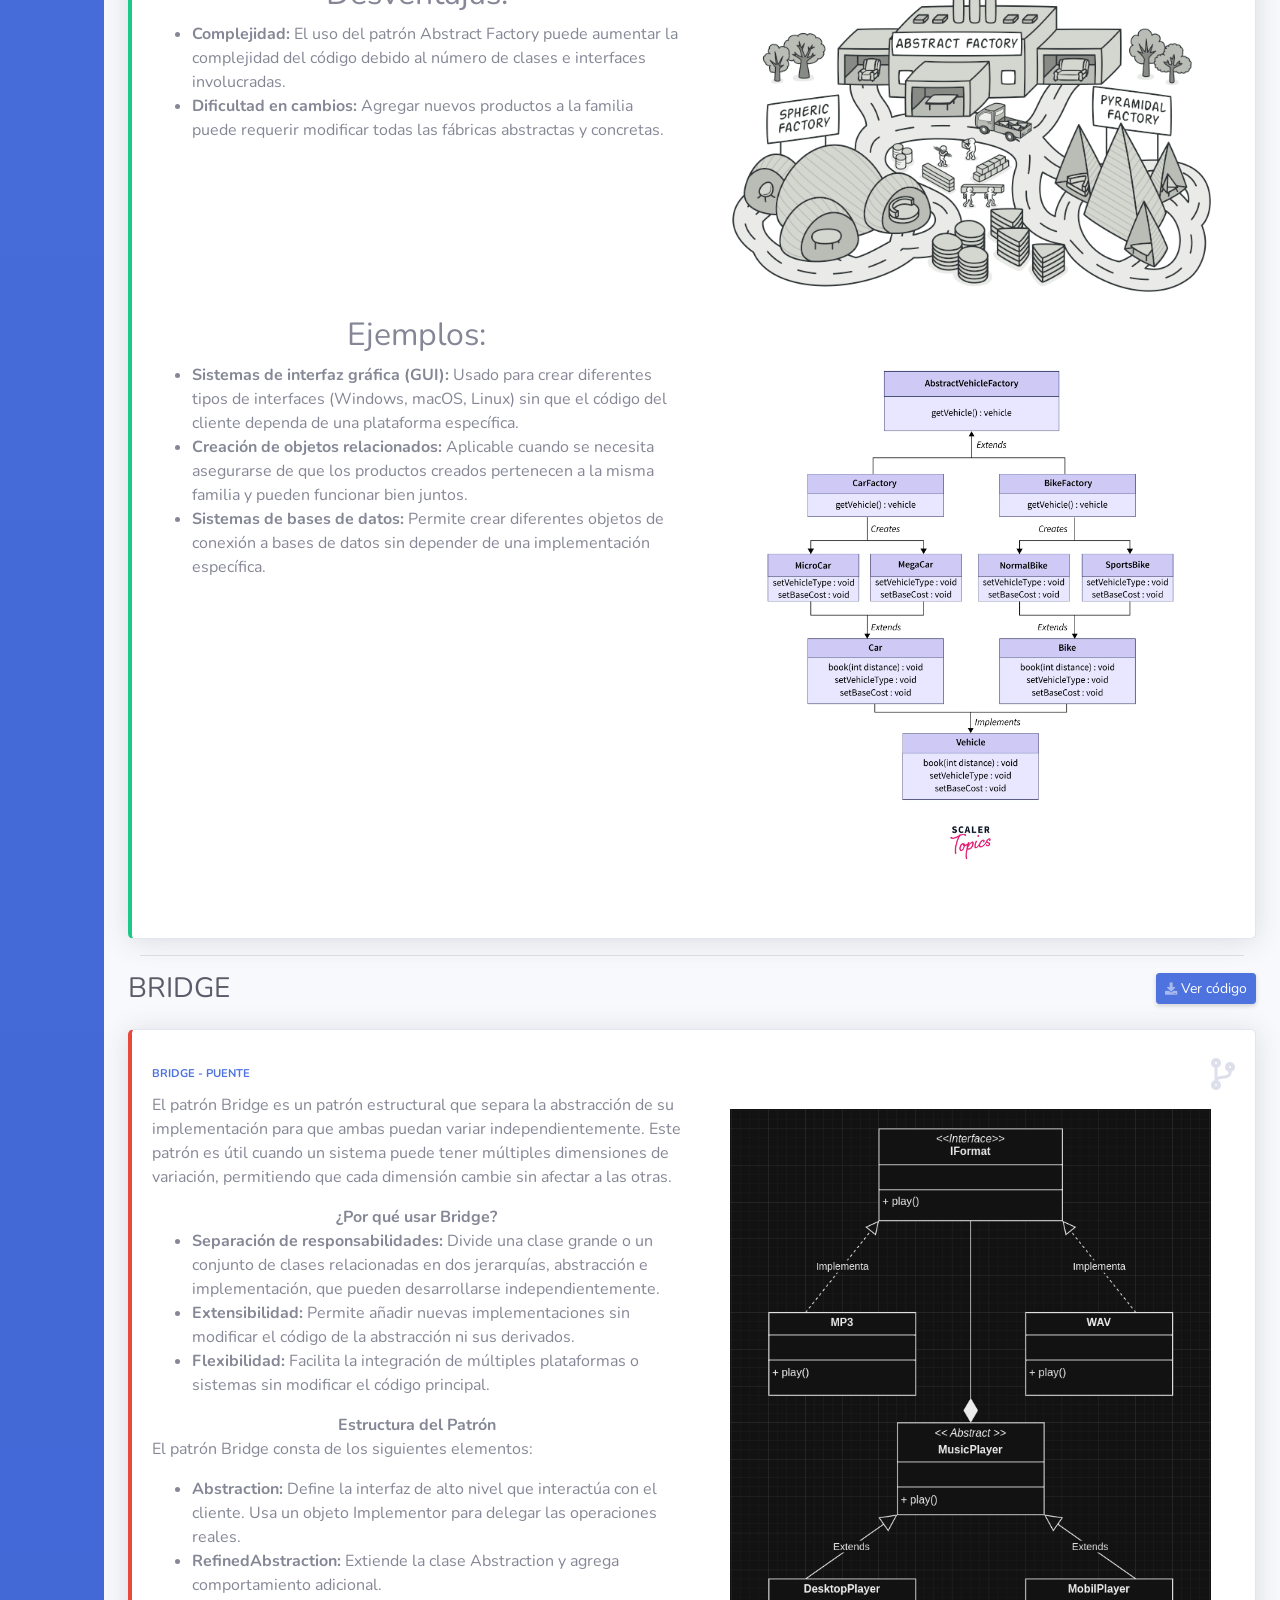
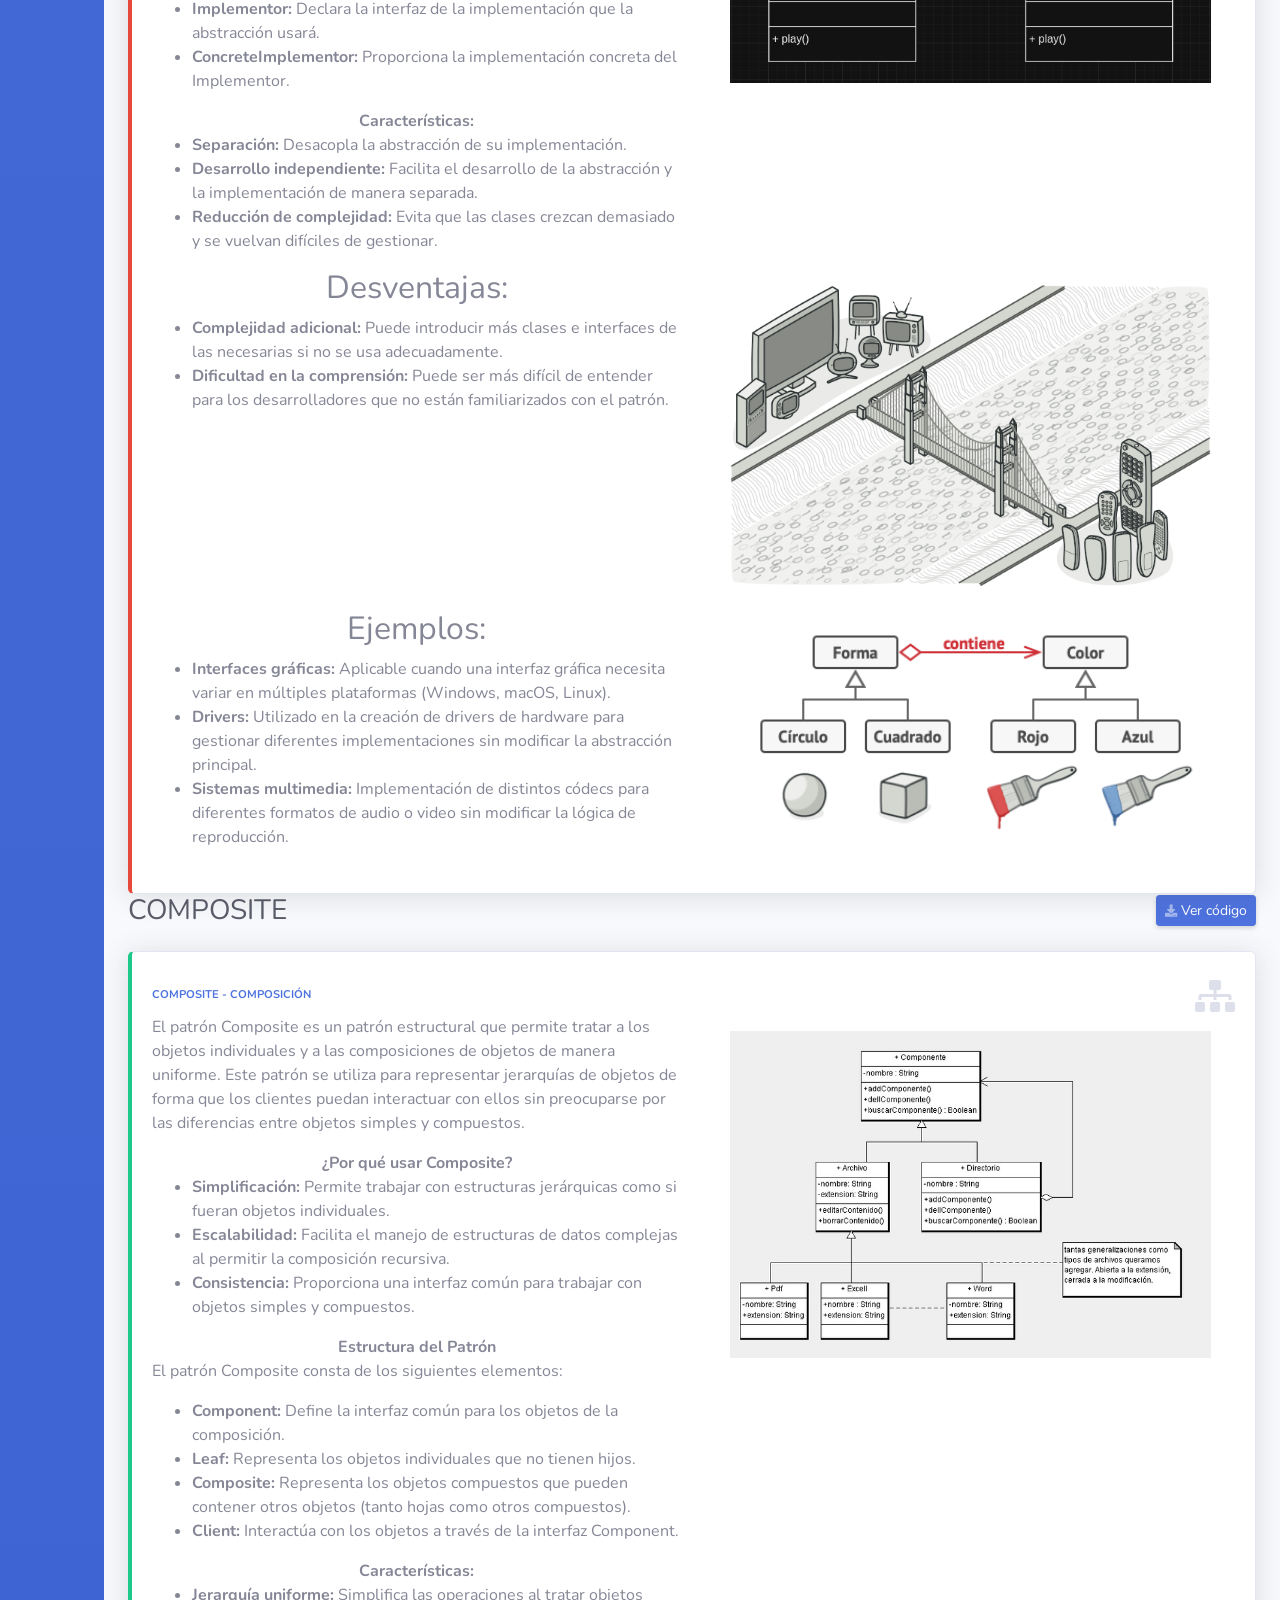
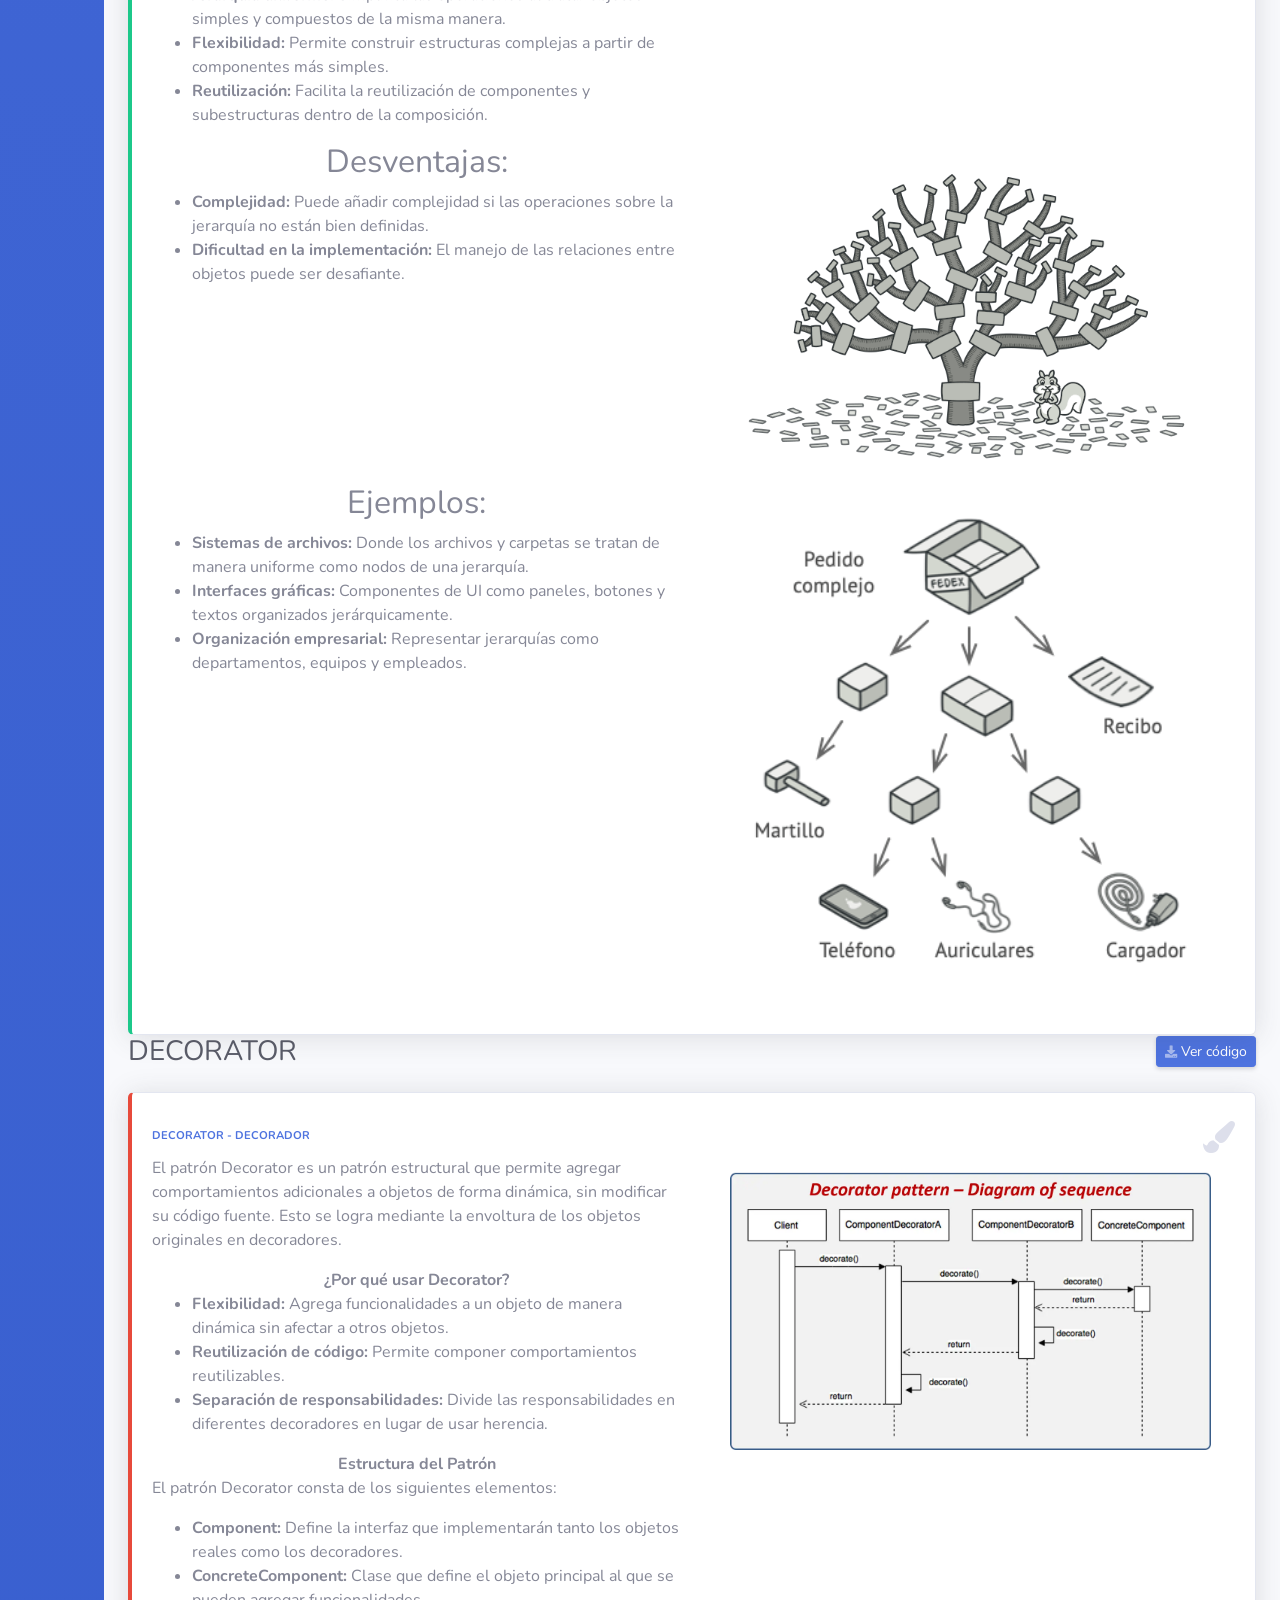
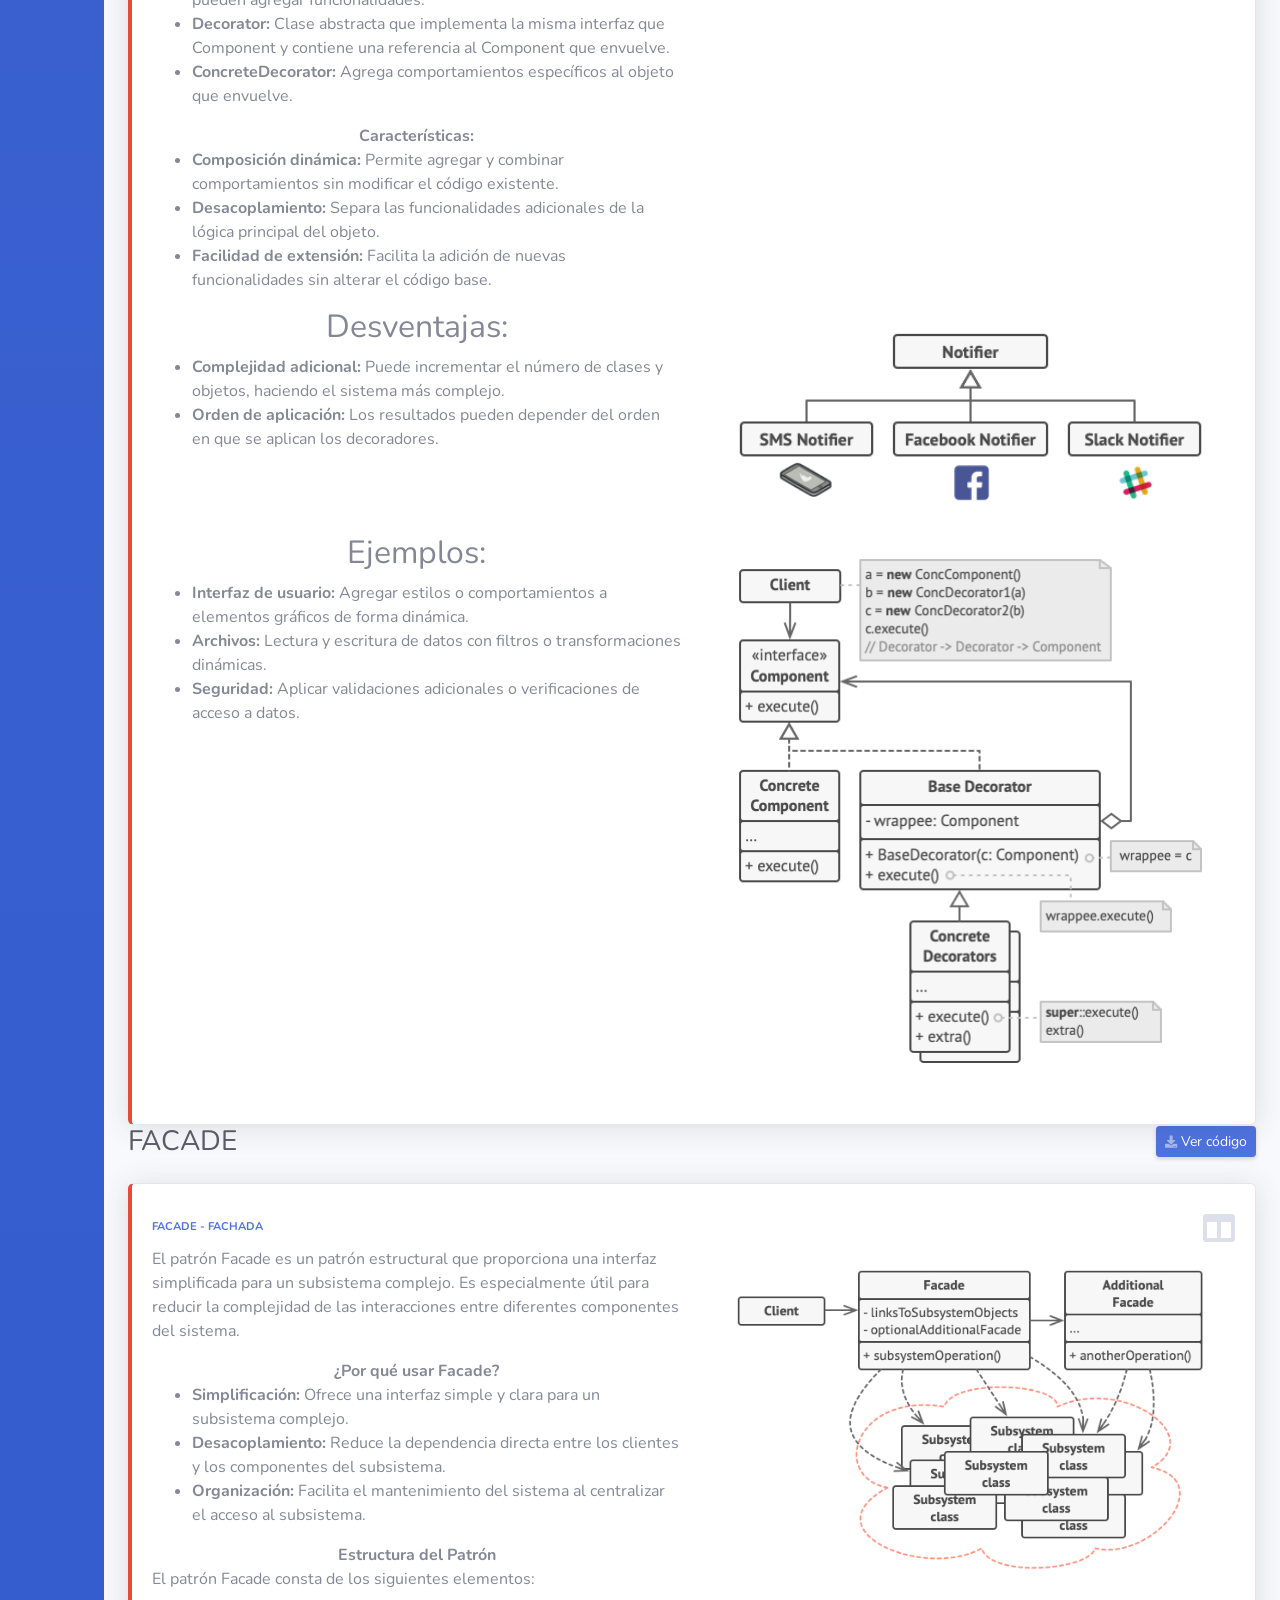
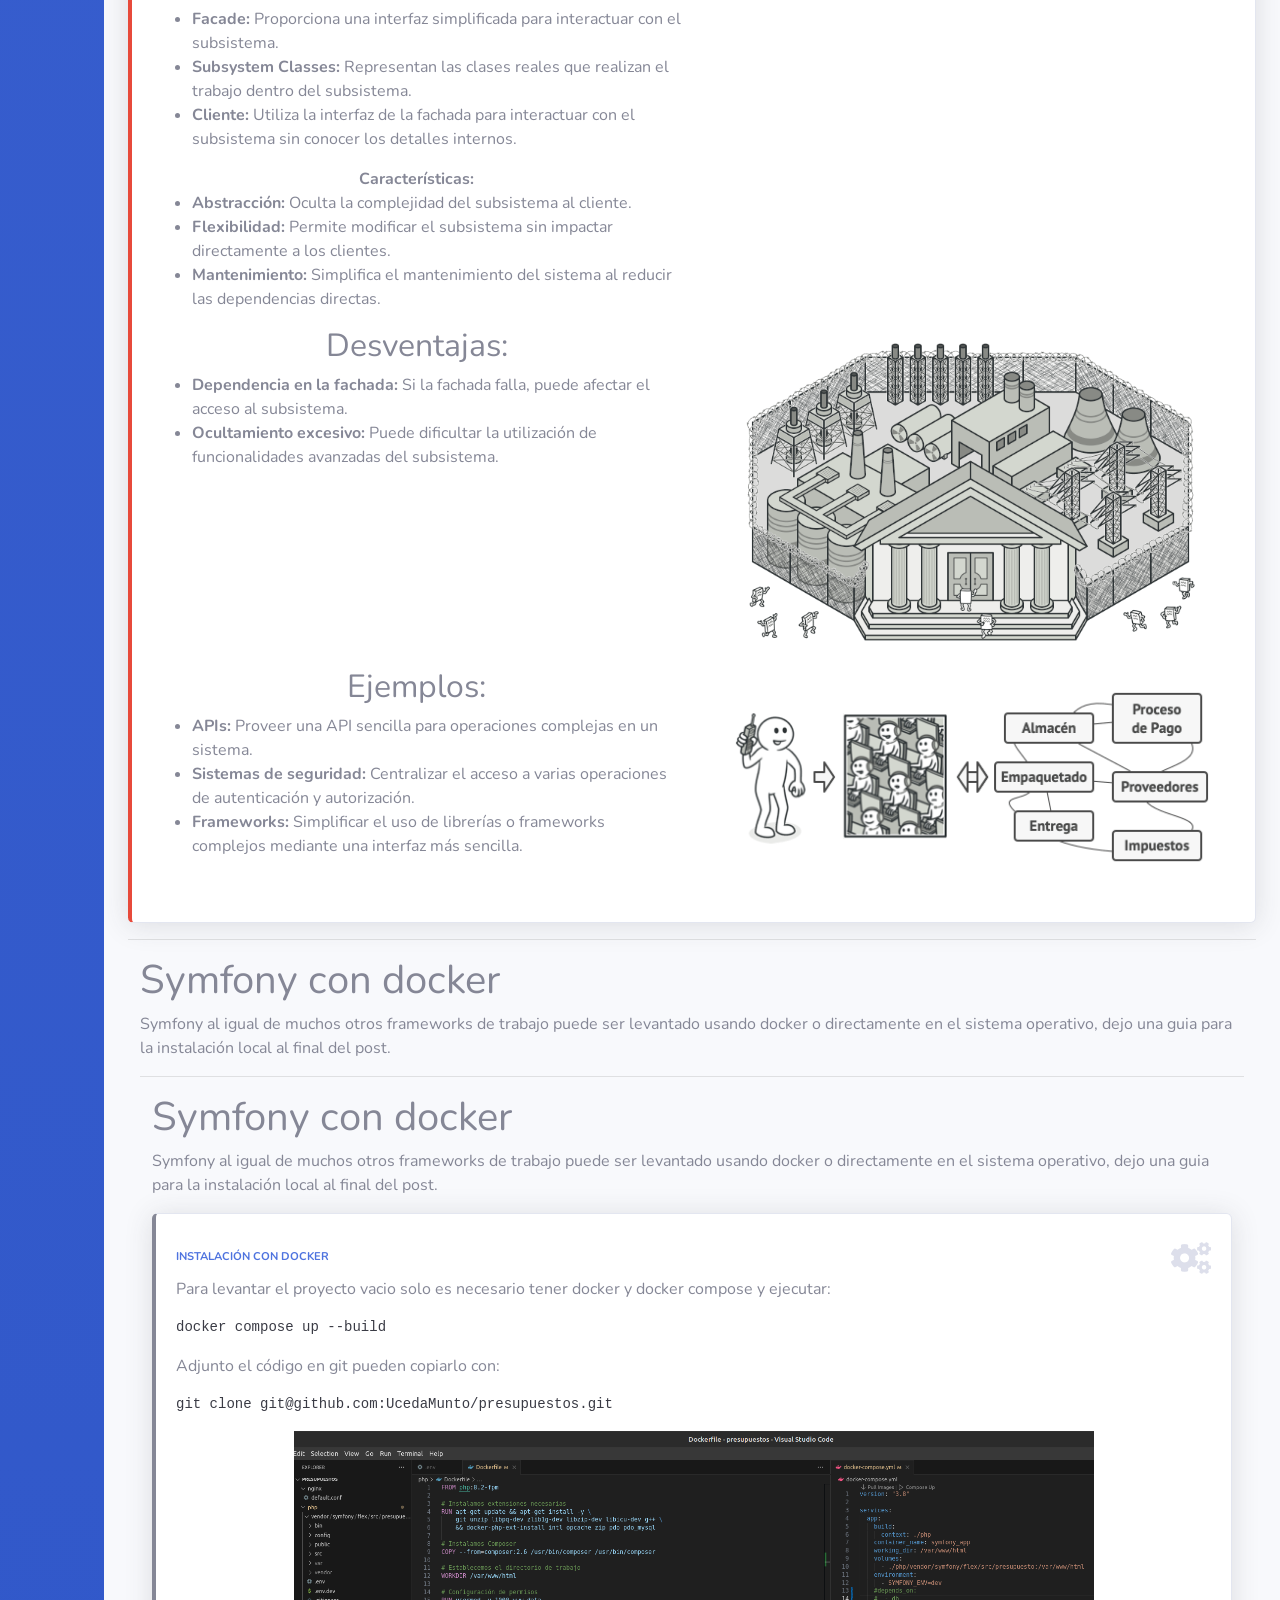
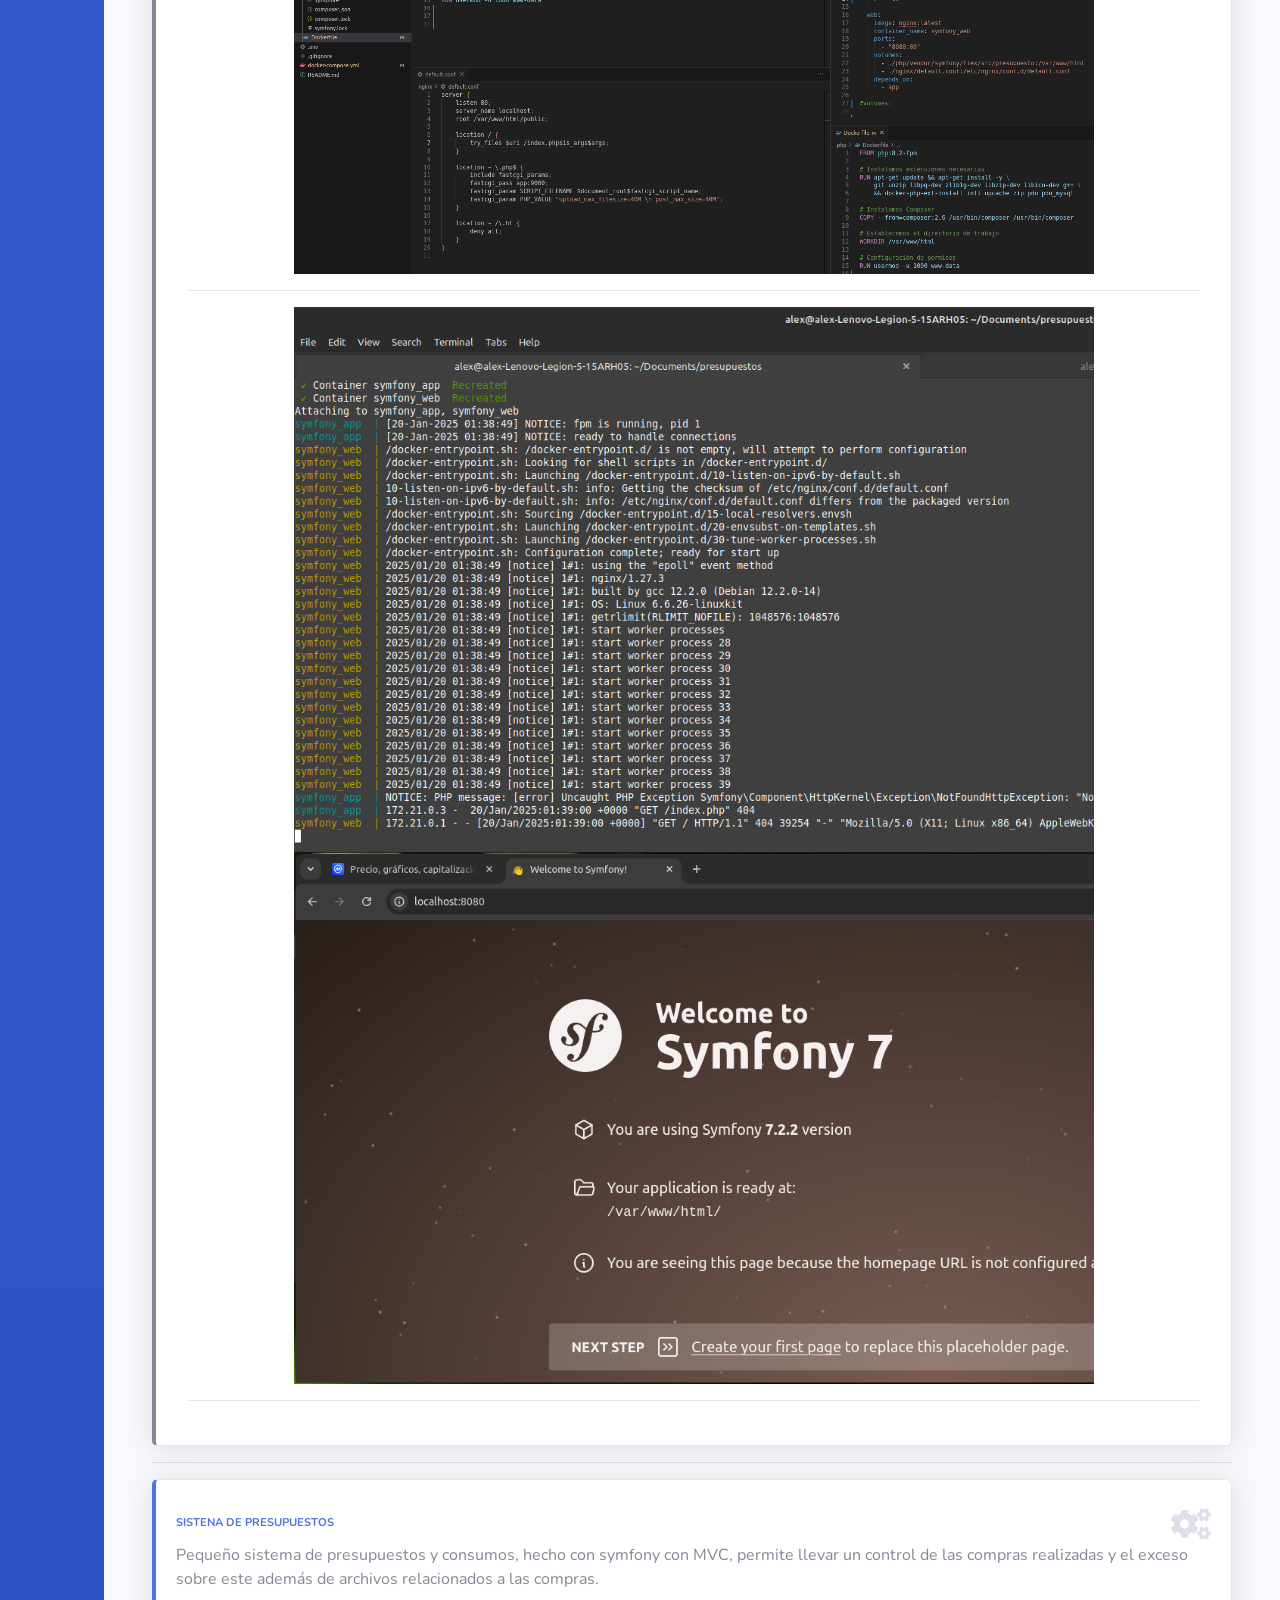
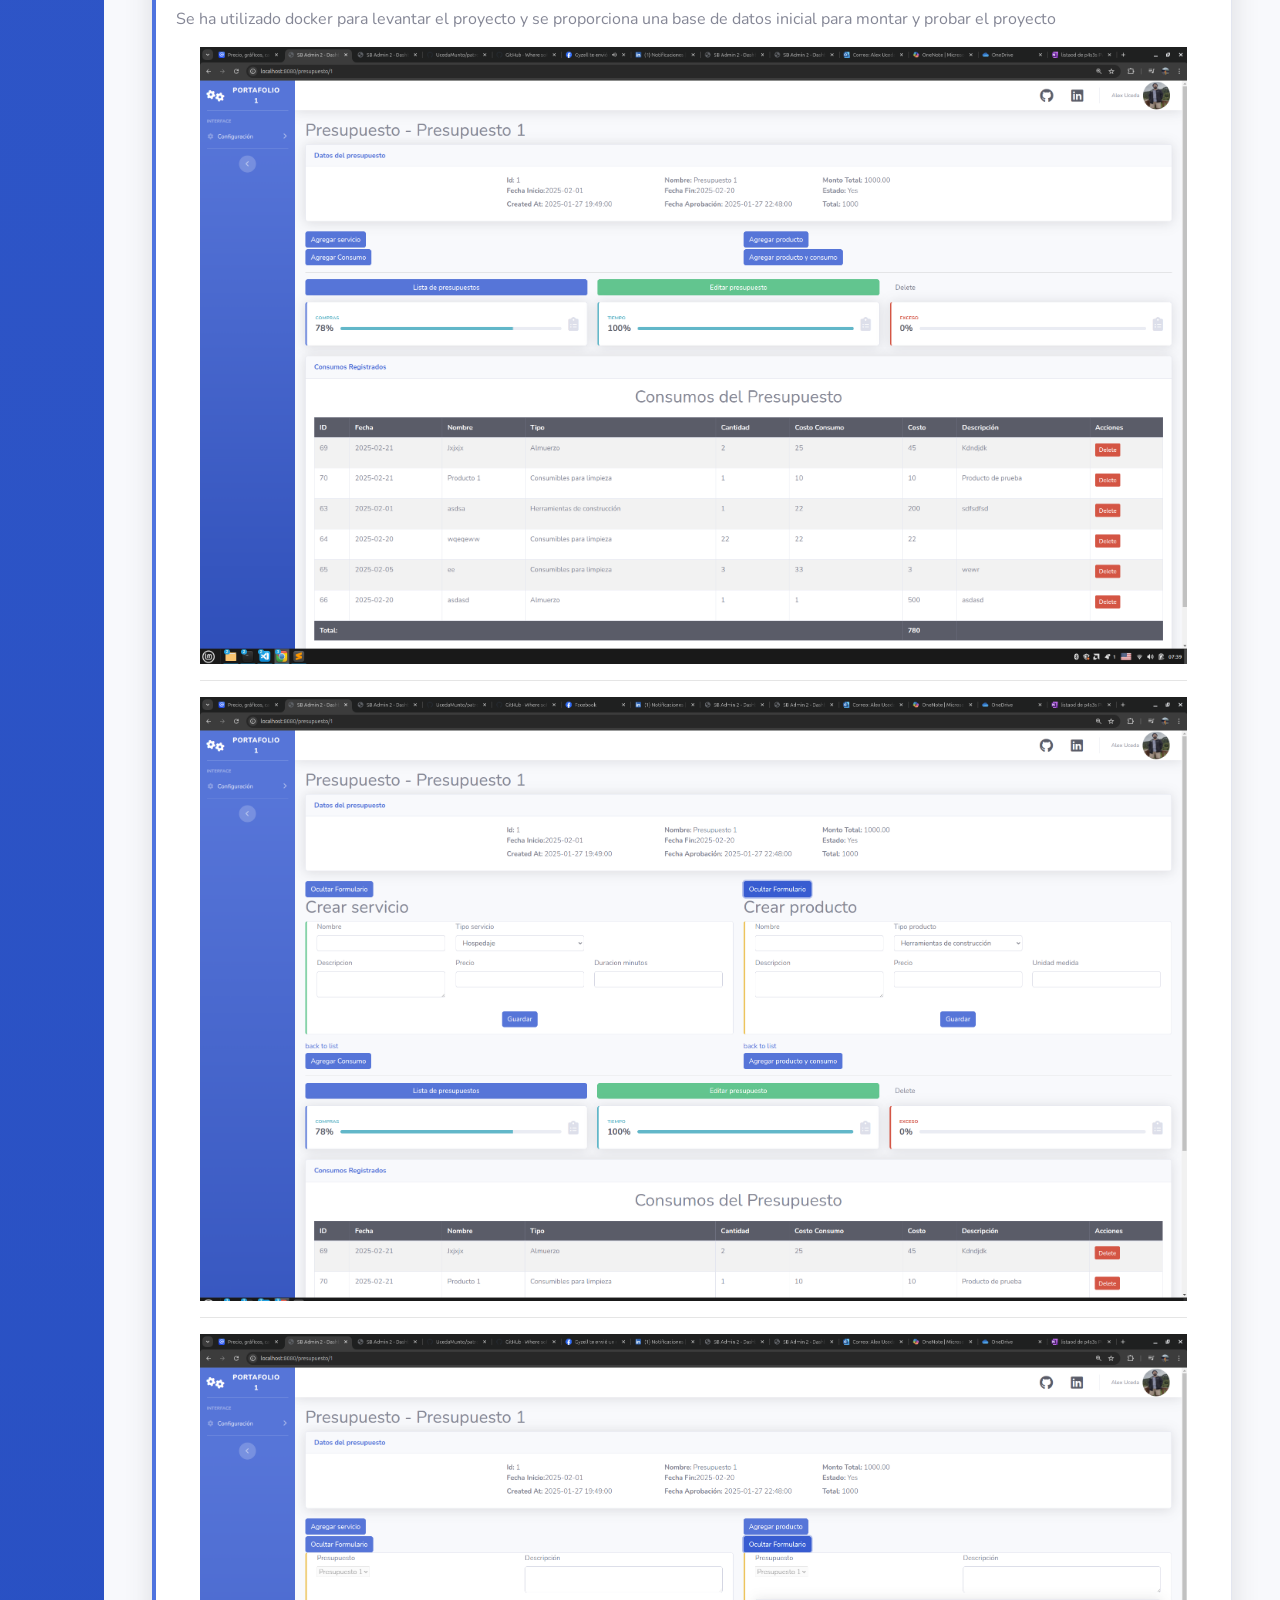
==== commit 754627c0: "agregando redmain" ====
--- a/index.html
+++ b/index.html
@@ -45,9 +45,33 @@
             <!-- Divider -->
             <hr class="sidebar-divider">
 
+
             <!-- Heading -->
             <div class="sidebar-heading">
-                Interface
+                Proyectos
+            </div>
+            <li class="nav-item">
+                <a class="nav-link collapsed" href="#" data-toggle="collapse" data-target="#collapseProyects"
+                    aria-expanded="true" aria-controls="collapseProyects">
+                    <i class="fas fa-fw fa-cog"></i>
+                    <span>Mis Dockers</span>
+                </a>
+                <div id="collapseProyects" class="collapse" aria-labelledby="headingTwo" data-parent="#accordionSidebar">
+                    <div class="bg-white py-2 collapse-inner rounded">
+                        <a class="collapse-item"  target="blank" href="buttons.html">Introducción</a>
+                        <h6 class="collapse-header">Contenedores <br> con Frameworks</h6>
+                        <a class="collapse-item"  target="blank" href="https://github.com/UcedaMunto/docker_django">Django</a>
+                        
+                        <h6 class="collapse-header">Proyectos en git </h6>
+                        <a class="collapse-item"  target="blank" href="https://github.com/UcedaMunto/patrones_disenio_python">Esta web</a>
+                        <a class="collapse-item"  target="blank" href="#symfony-docker">Symfony</a>
+                    </div>
+                </div>
+            </li>
+
+            <!-- Heading -->
+            <div class="sidebar-heading">
+                PATRONES Y ARQUITECTURAS
             </div>
 
             <!-- Nav Item - Pages Collapse Menu -->
@@ -73,7 +97,7 @@
 
             <!-- Heading -->
             <div class="sidebar-heading">
-                Portafolio
+                HERRAMIENTAS Y UTILIDADES
             </div>
 
             <!-- Nav Item - Pages Collapse Menu -->
@@ -85,13 +109,7 @@
                 </a>
                 <div id="collapseDockers" class="collapse" aria-labelledby="headingTwo" data-parent="#accordionSidebar">
                     <div class="bg-white py-2 collapse-inner rounded">
-                        <a class="collapse-item"  target="blank" href="buttons.html">Introducción</a>
-                        <h6 class="collapse-header">Contenedores <br> con Frameworks</h6>
-                        <a class="collapse-item"  target="blank" href="https://github.com/UcedaMunto/docker_django">Django</a>
                         
-                        <h6 class="collapse-header">Proyectos en git </h6>
-                        <a class="collapse-item"  target="blank" href="https://github.com/UcedaMunto/patrones_disenio_python">Esta web</a>
-                        <a class="collapse-item"  target="blank" href="#symfony-docker">Symfony</a>
                     </div>
                 </div>
             </li>
@@ -124,7 +142,7 @@
                 <a class="nav-link collapsed" href="#" data-toggle="collapse" data-target="#collapseUtilities2"
                     aria-expanded="true" aria-controls="collapseUtilities2">
                     <i class="fas fa-fw fa-wrench"></i>
-                    <span>Utilidades de análisis web</span>
+                    <span>Análisis web</span>
                 </a>
                 <div id="collapseUtilities2" class="collapse" aria-labelledby="headingUtilities"
                     data-parent="#accordionSidebar">
@@ -139,20 +157,13 @@
                 </div>
             </li>
 
-            <!-- Divider -->
-            <hr class="sidebar-divider">
-
-            <!-- Heading -->
-            <div class="sidebar-heading">
-                Herramientas para el desarrollo
-            </div>
 
             <!-- Nav Item - Pages Collapse Menu -->
             <li class="nav-item">
                 <a class="nav-link collapsed" href="#" data-toggle="collapse" data-target="#collapsePages"
                     aria-expanded="true" aria-controls="collapsePages">
                     <i class="fas fa-fw fa-folder"></i>
-                    <span>Otras Webs recomendas</span>
+                    <span>Webs recomendas</span>
                 </a>
                 <div id="collapsePages" class="collapse" aria-labelledby="headingPages" data-parent="#accordionSidebar">
                     <div class="bg-white py-2 collapse-inner rounded">
@@ -334,7 +345,34 @@
                 <!-- End of Topbar -->
 
                 <div class="container-fluid">
-
+                    <div class="d-sm-flex align-items-center justify-content-between mb-4">
+                        <div class="col-md-6 col-xl-6">
+                            <h1 name="singleton" class="h3 mb-0 text-gray-800" id="presentacion">PRESENTACIÓN</h1>
+                        </div>
+                    </div>
+                    <div class="row">
+                        <!-- Earnings (Monthly) Card Example -->
+                        <div class="col-xl-12 col-md-12 mb-12">
+                            <div class="card border-left-success shadow h-100 py-2">
+                                <div class="card-body">
+                                    <p class="text_left">
+                                        Bienvenidos a mi sitio web, en este recolecto todas las herramientas que utilizo en el desempeño de mis labores, y algunos proyectos que me sirven de portafolio en los que implemento parte de los conocimientos que he adquirido en mis trabajos, en caso de querer contactarme para 
+                                        realizar algún trabajo pueden acceder a mi linked en el icono de arriba a la derecha o en el siguiente link <hr>
+                                    </p>
+                                    <div class="" style="text-align: -webkit-center;">
+                                        <a href="https://www.linkedin.com/in/alex-uceda/" role="button" aria-expanded="false">
+                                            <i class="fab fa-linkedin fa-fw fa-2x text-gray-800"></i>
+                                            <span class="badge badge-danger badge-counter"></span>
+                                        </a>
+                                    </div>
+                                    <p class="text_left">
+                                        Abajo podra ver una lista de patrones de diseño, proyectos de software que hice como ejemplo y muchas herramientas que podrían servir en el ámbito de administración de sistemas y desarrollo de software<hr>
+                                    </p>
+                                    
+                                </div>
+                            </div>
+                        </div>
+                    </div>
                     <!-- 
                         SINGLETON
                     -->
@@ -441,11 +479,34 @@
                         <!-- Solid divider -->
                         <hr class="solid">
                     </div>
-
-
-                    <!-- 
-                        BUILDER
-                    -->
+                    <div class="d-sm-flex align-items-center justify-content-between mb-4">
+                        <div class="col-md-6 col-xl-6">
+                            <h1 name="singleton" class="h3 mb-0 text-gray-800" id="presentacion">PRESENTACIÓN</h1>
+                        </div>
+                    </div>
+                    <div class="row">
+                        <!-- Earnings (Monthly) Card Example -->
+                        <div class="col-xl-12 col-md-12 mb-12">
+                            <div class="card border-left-success shadow h-100 py-2">
+                                <div class="card-body">
+                                    <p class="text_left">
+                                        Bienvenidos a mi sitio web, en este recolecto todas las herramientas que utilizo en el desempeño de mis labores, y algunos proyectos que me sirven de portafolio en los que implemento parte de los conocimientos que he adquirido en mis trabajos, en caso de querer contactarme para 
+                                        realizar algún trabajo pueden acceder a mi linked en el icono de arriba a la derecha o en el siguiente link <hr>
+                                    </p>
+                                    <div class="" style="text-align: -webkit-center;">
+                                        <a href="https://www.linkedin.com/in/alex-uceda/" role="button" aria-expanded="false">
+                                            <i class="fab fa-linkedin fa-fw fa-2x text-gray-800"></i>
+                                            <span class="badge badge-danger badge-counter"></span>
+                                        </a>
+                                    </div>
+                                    <p class="text_left">
+                                        Abajo podra ver una lista de patrones de diseño, proyectos de software que hice como ejemplo y muchas herramientas que podrían servir en el ámbito de administración de sistemas y desarrollo de software<hr>
+                                    </p>
+                                    
+                                </div>
+                            </div>
+                        </div>
+                    </div>
                     <div class="d-sm-flex align-items-center justify-content-between mb-4">
                         <div class="col-md-6 col-xl-6">
                             <h1 class="h3 mb-0 text-gray-800" id="builder">BUILDER</h1>
@@ -1035,6 +1096,14 @@
                         </div>
                     </div>
                     
+                    <hr>
+                    <div class="col-xl-12 col-md-12 mb-12" id="symofny">
+                        <h1 id="symfony-docker">Symfony con docker</h1>
+                        <p>
+                            Symfony al igual de muchos otros frameworks de trabajo puede ser levantado usando docker o directamente en el sistema operativo, dejo una guia para la instalación local al final del post. 
+                        </p>
+            
+
                     <hr>
                     <div class="col-xl-12 col-md-12 mb-12" id="symofny">
                         <h1 id="symfony-docker">Symfony con docker</h1>
@@ -1075,115 +1144,6 @@
             
                                     <div class="text-left col-xl-12 col-md-12 mb-12">
                                         <div class="text-center col-xl-12 col-md-12 mb-12">
-                                            <img class="img-fluid" style="width: 50rem;" src="images/symfony/symfony2.png" alt="...">
-                                        </div>
-                                        <div class="text-center col-xl-12 col-md-12 mb-12">
-                                            <img class="img-fluid" style="width: 50rem;" src="images/symfony/symfony.png" alt="...">
-                                        </div> 
-                                    </div>
-                                </div>
-                            </div>
-                        </div>
-                        <hr>
-                        <div class="card border-left-secondary shadow h-100 py-2">
-                            <div class="card-body">
-                                <div class="row no-gutters align-items-center">
-                                    <div class="col mr-2">
-                                        <div class="text-xs font-weight-bold text-primary text-uppercase mb-1" id="symfony-instalacion">Instalacion local</div>
-                                    </div>
-                                    <div class="col-auto">
-                                        <i class="fas fa-cogs fa-2x text-gray-300"></i>
-                                    </div>
-                                </div>
-                                <div class="row">
-                                    <div class="text-left col-xl-12 col-md-12 mb-12">
-                                        
-                                        <h2>1. Instalar Software Properties Common</h2>
-                                        <p>Este paquete es necesario para agregar repositorios adicionales:</p>
-                                        <pre class="command">sudo apt install software-properties-common -y</pre>
-            
-                                        <h2>2. Agregar el repositorio de PHP</h2>
-                                        <p>Para instalar versiones más recientes de PHP:</p>
-                                        <pre class="command">sudo add-apt-repository ppa:ondrej/php</pre>
-            
-                                        <h2>3. Actualizar el sistema</h2>
-                                        <p>Actualizar los paquetes después de agregar el repositorio:</p>
-                                        <pre class="command">sudo apt update</pre>
-            
-                                        <h2>4. Instalar PHP 8.2 y extensiones necesarias</h2>
-                                        <p>Instalar PHP y las extensiones comunes para el desarrollo:</p>
-                                        <pre class="command">sudo apt install php8.2 php8.2-cli php8.2-mbstring php8.2-xml php8.2-zip php8.2-curl php8.2-intl php8.2-sqlite3 php8.2-mysql -y</pre>
-            
-                                        <h2>5. Instalar herramientas adicionales para PHP</h2>
-                                        <p>Instalar el cliente de línea de comandos de PHP, unzip y curl:</p>
-                                        <pre class="command">sudo apt install php-cli unzip curl -y</pre>
-            
-                                        <h2>6. Instalar Composer</h2>
-                                        <p>Composer es un administrador de dependencias para PHP:</p>
-                                        <pre class="command">curl -sS https://getcomposer.org/installer | php</pre>
-                                        <p>Mover Composer a un directorio accesible globalmente:</p>
-                                        <pre class="command">sudo mv composer.phar /usr/local/bin/composer</pre>
-            
-                                        <h2>7. Instalar Symfony CLI</h2>
-                                        <p>Symfony CLI facilita la gestión de proyectos Symfony:</p>
-                                        <pre class="command">curl -sS https://get.symfony.com/cli/installer | bash</pre>
-                                        <p>Mover Symfony CLI a un directorio accesible globalmente:</p>
-                                        <pre class="command">sudo mv ~/.symfony*/bin/symfony /usr/local/bin/symfony</pre>
-
-                                        <h2>8. Iniciar proyecto</h2>
-                                        <p>El parámetro --full instala una versión completa de Symfony con todas las herramientas útiles</p>
-                                        <pre class="command">symfony new mi_proyecto --full </pre>
-                                       
-                                        <h2>9. Iniciar servidor</h2>
-                                        <pre class="command">symfony serve </pre>
-
-                                        
-                                    </div>
-                                </div>
-                            </div>
-                        </div> 
-                    </div>
-
-                    <hr>
-                    <div class="col-xl-12 col-md-12 mb-12" id="symofny">
-                        <h1 id="symfony-docker">Symfony con docker</h1>
-                        <p>
-                            Symfony al igual de muchos otros frameworks de trabajo puede ser levantado usando docker o directamente en el sistema operativo, dejo una guia para la instalación local al final del post. 
-                        </p>
-            
-            
-                        <div class="card border-left-secondary shadow h-100 py-2">
-                            <div class="card-body">
-                                <div class="row no-gutters align-items-center">
-                                    <div class="col mr-2">
-                                        <div class="text-xs font-weight-bold text-primary text-uppercase mb-1">
-                                            Instalación con docker</div>
-                                    </div>
-                                    <hr>
-                                    <div class="col-auto">
-                                        <i class="fas fa-cogs fa-2x text-gray-300"></i>
-                                    </div>
-                                </div>
-                                <div class="row">
-                                    <div class="col-md-12">
-                                        <p>
-                                            Para levantar el proyecto vacio solo es necesario tener docker y docker compose y ejecutar:
-                                        </p>
-                                    </div>
-                                    <div class="col-md-12">
-                                        <pre class="command">docker compose up --build</pre>
-                                    </div>
-                                    <div class="col-md-12">
-                                        <p>
-                                            Adjunto el código en git pueden copiarlo con: 
-                                        </p>
-                                    </div>
-                                    <div class="col-md-12">
-                                        <pre class="command">git clone git@github.com:UcedaMunto/presupuestos.git</pre>
-                                    </div>
-            
-                                    <div class="text-left col-xl-12 col-md-12 mb-12">
-                                        <div class="text-center col-xl-12 col-md-12 mb-12">
                                             <img class="img-fluid" style="width: 50rem;" src="images/symfony/symfony2.png" alt="configuración"><hr>
                                         </div>
                                         <div class="text-center col-xl-12 col-md-12 mb-12">
@@ -1248,6 +1208,72 @@
                             </div>
                         </div> 
                     </div>
+
+
+                    <div class="d-sm-flex align-items-center justify-content-between mb-4">
+                        <div class="col-md-6 col-xl-6">
+                            <h1 name="singleton" class="h3 mb-0 text-gray-800" id="REDMAIN">REDMAIN - Gestor de proyectos</h1>
+                        </div>
+                    </div>
+                    <div class="row">
+                        <!-- Earnings (Monthly) Card Example -->
+                        <div class="col-xl-12 col-md-12 mb-12">
+                            <div class="card border-left-success shadow h-100 py-2">
+                                <div class="card-body">
+                                    <p>
+                                        Esto es el contenido del archivo docker-compose.yaml que se necesita para levantar el contenedor de REDMAIN, crear el archivo y ejecutar: docker-compose up
+                                    </p>
+                                    <img class="img-profile rounded-circle col-md-12" style="" src="images/REDMINE.png">
+                                    <a href="https://www.redmine.org/https://www.redmine.org/" class="d-none d-sm-inline-block btn btn-sm btn-primary shadow-sm" target="_blank"> Documentación</a>
+
+                                    
+                                    <pre class="command">
+                                        version: '3'
+                                            services:
+                                            redmine:
+                                                image: redmine:latest
+                                                restart: always
+                                                ports:
+                                                - "3000:3000"
+                                                environment:
+                                                REDMINE_DB_MYSQL: db
+                                                REDMINE_DB_DATABASE: redmine
+                                                REDMINE_DB_USERNAME: redmine
+                                                REDMINE_DB_PASSWORD: my_redmine_pass
+                                                depends_on:
+                                                - db
+                                                volumes:
+                                                - redmine_data:/usr/src/redmine/files
+
+                                            db:
+                                                image: mysql:5.7
+                                                restart: always
+                                                ports:
+                                                - "3306:3306"
+                                                environment:
+                                                MYSQL_ROOT_PASSWORD: my_root_pass
+                                                MYSQL_DATABASE: redmine
+                                                MYSQL_USER: redmine
+                                                MYSQL_PASSWORD: my_redmine_pass
+                                                volumes:
+                                                - mysql_data:/var/lib/mysql
+
+                                            volumes:
+                                            redmine_data:
+                                            mysql_data:
+                                    </pre>
+                                </div>
+                            </div>
+                        </div>
+                    </div>
+
+
+
+
+
+
+
+
 
                 </div>
                 <!-- /.container-fluid -->
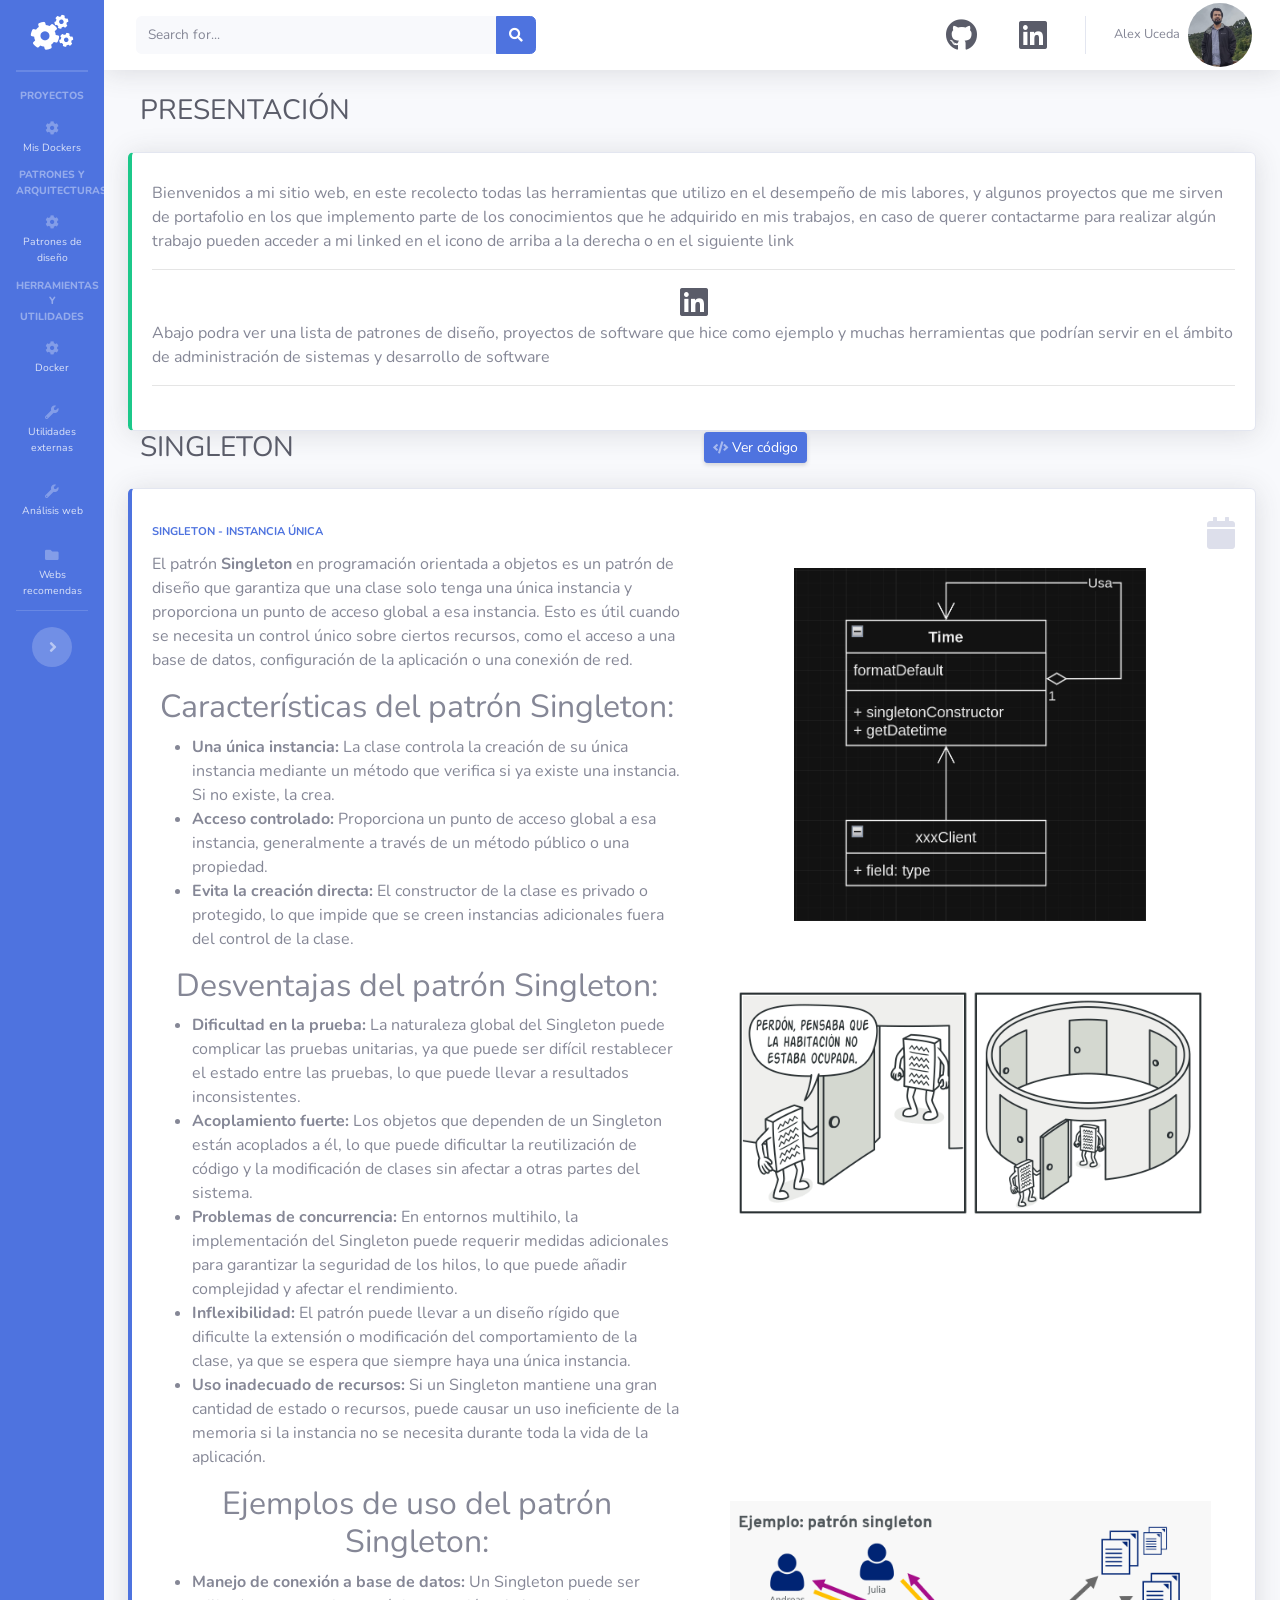
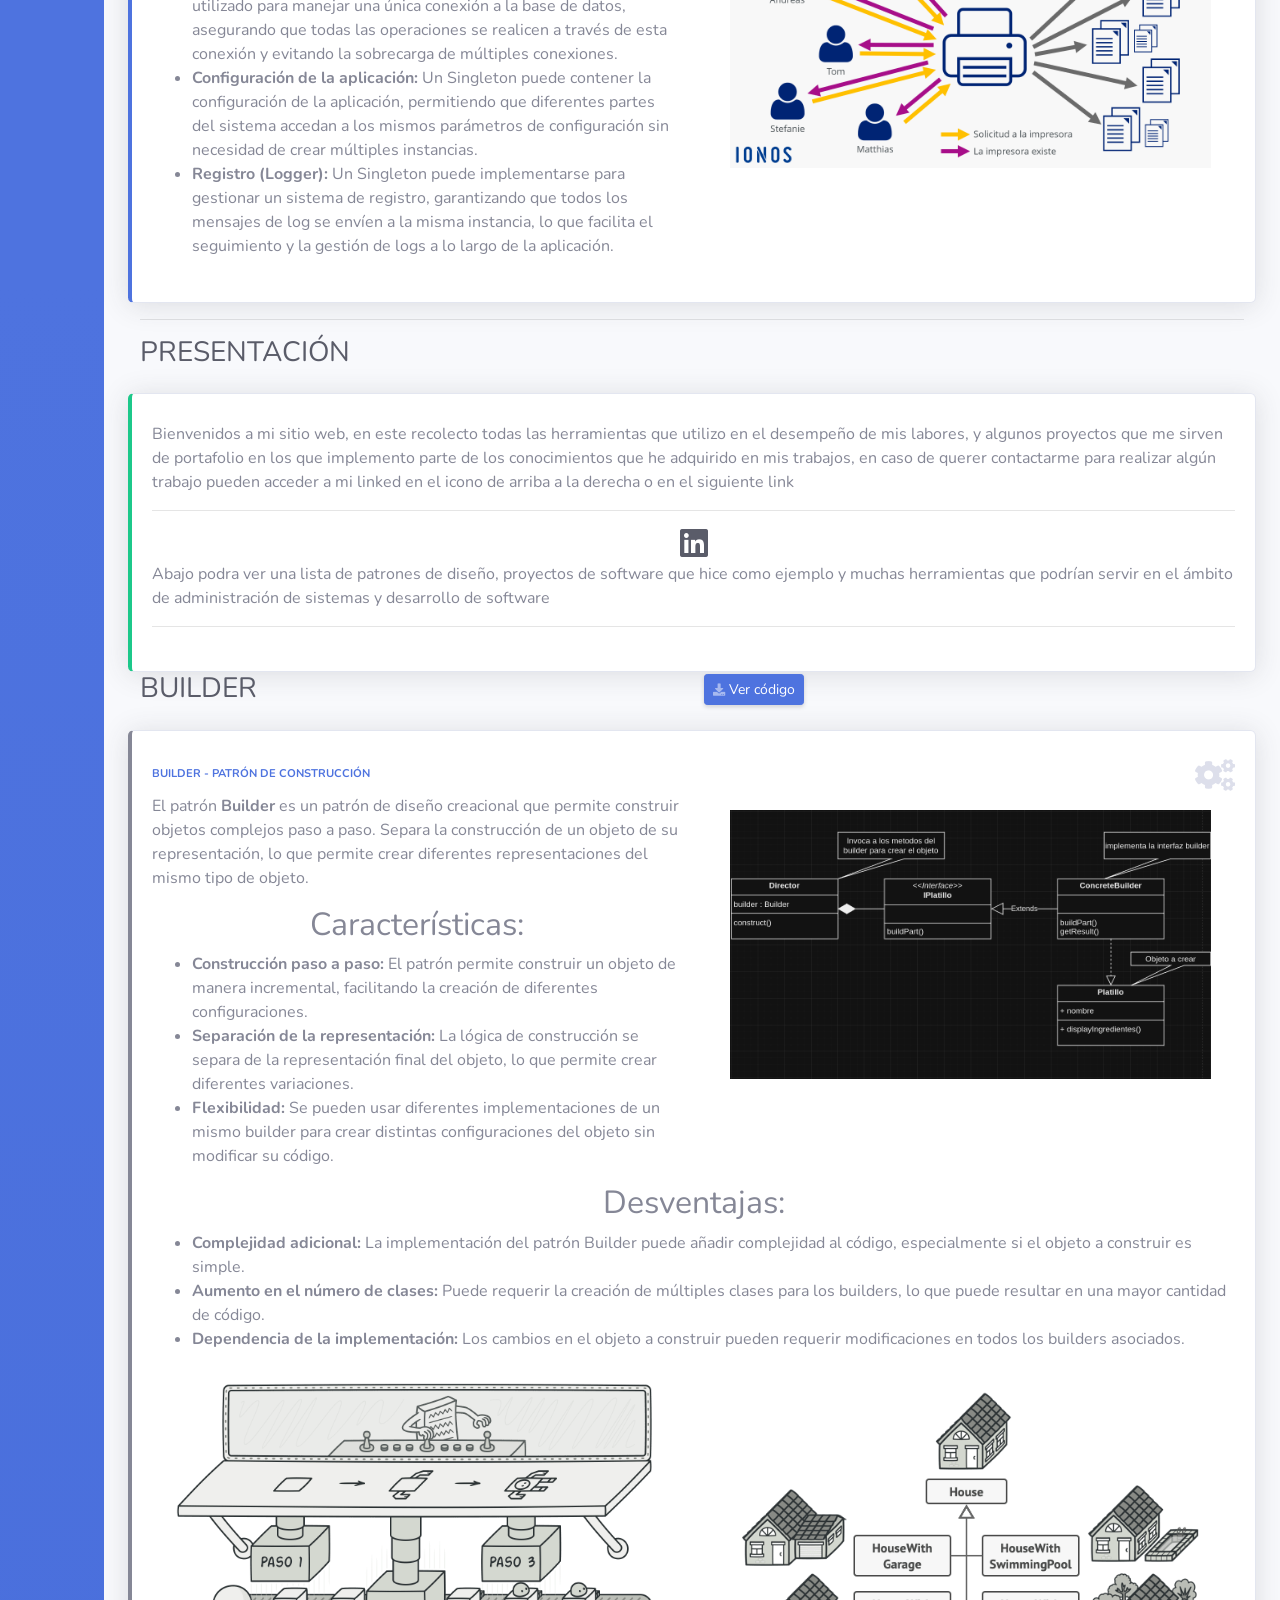
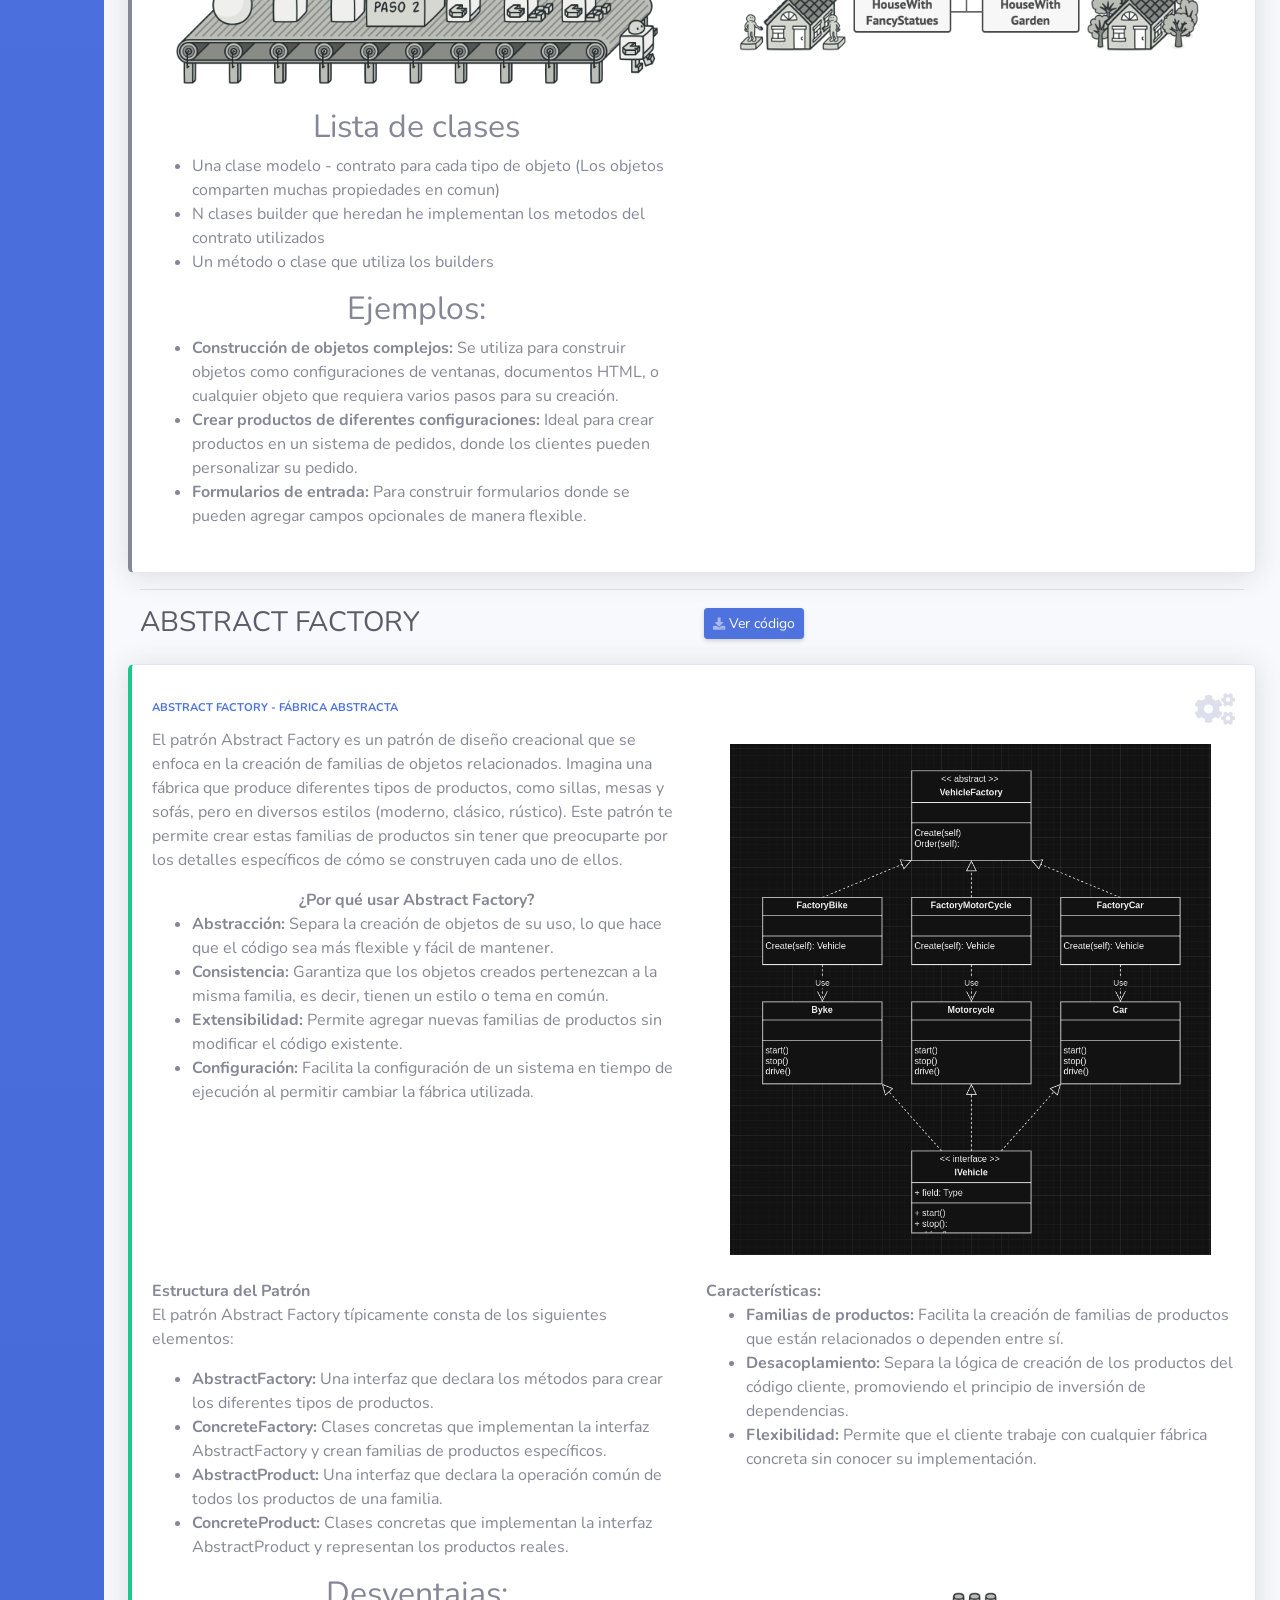
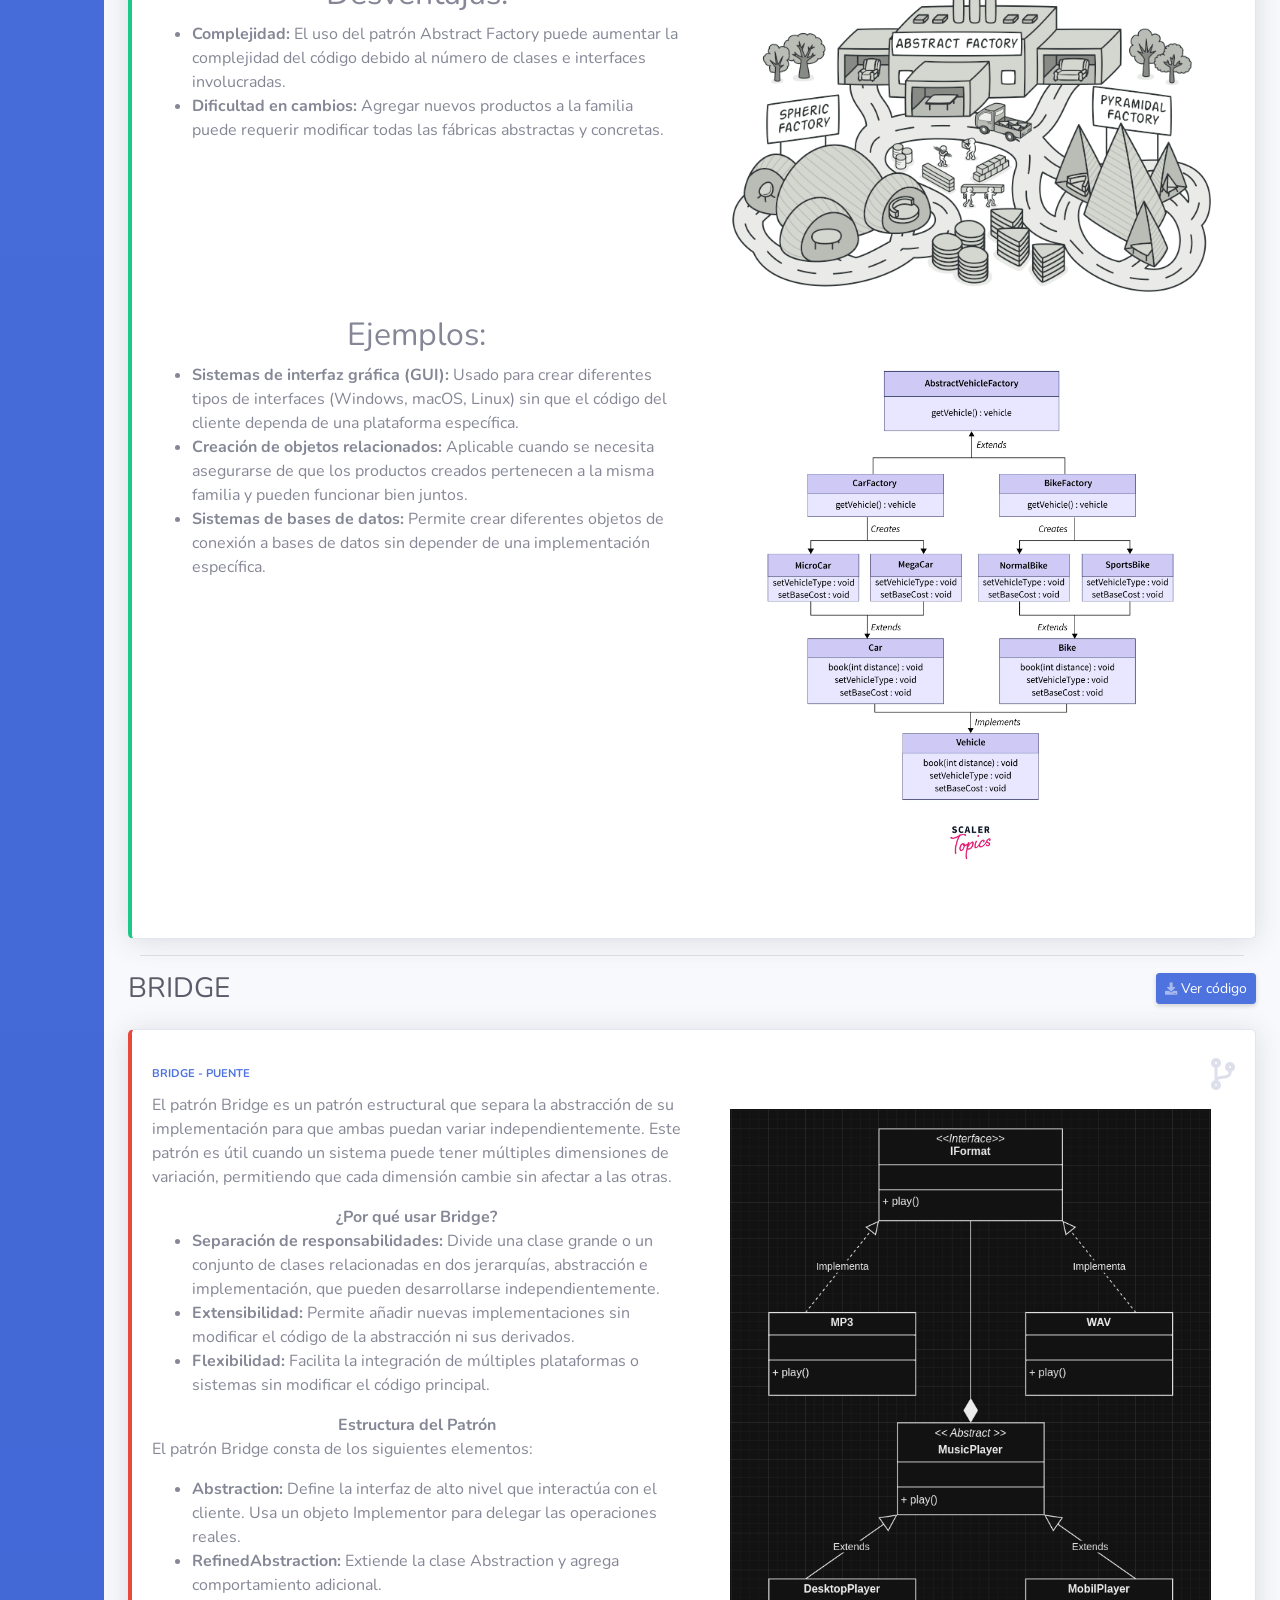
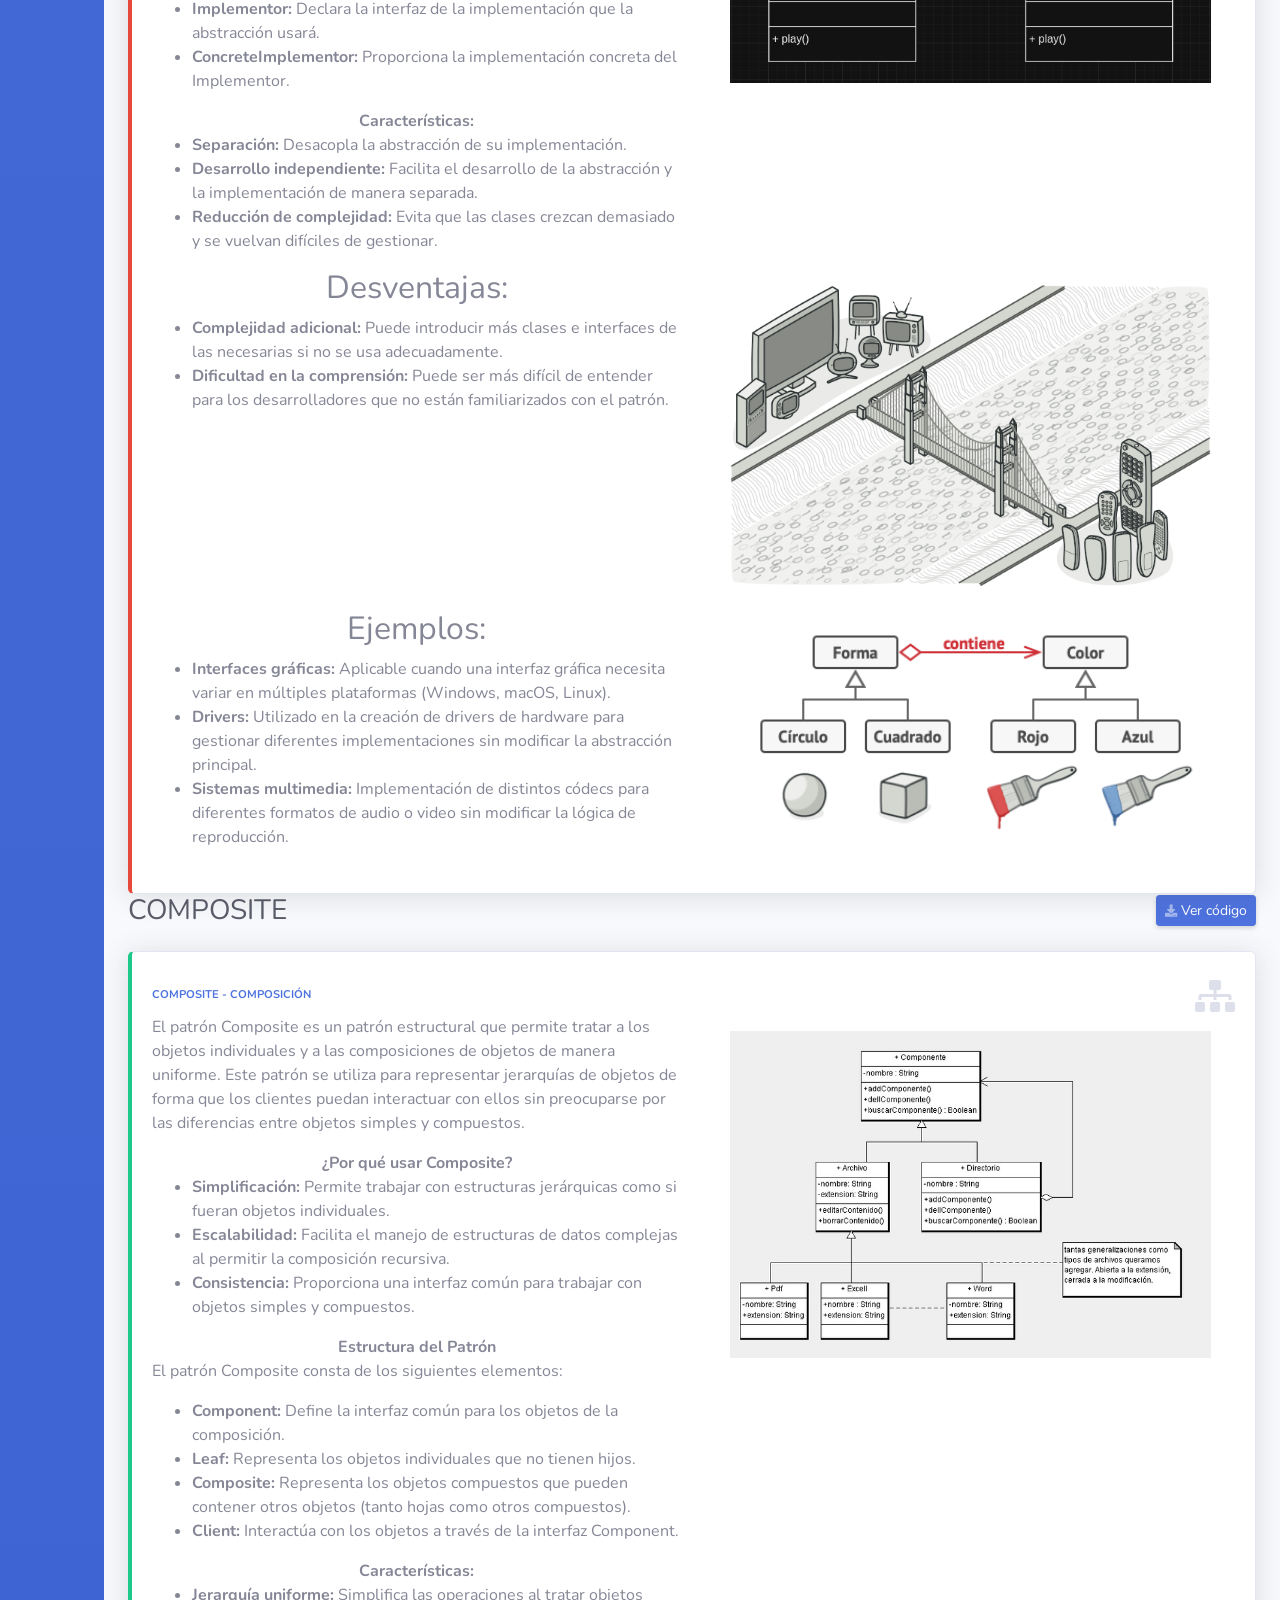
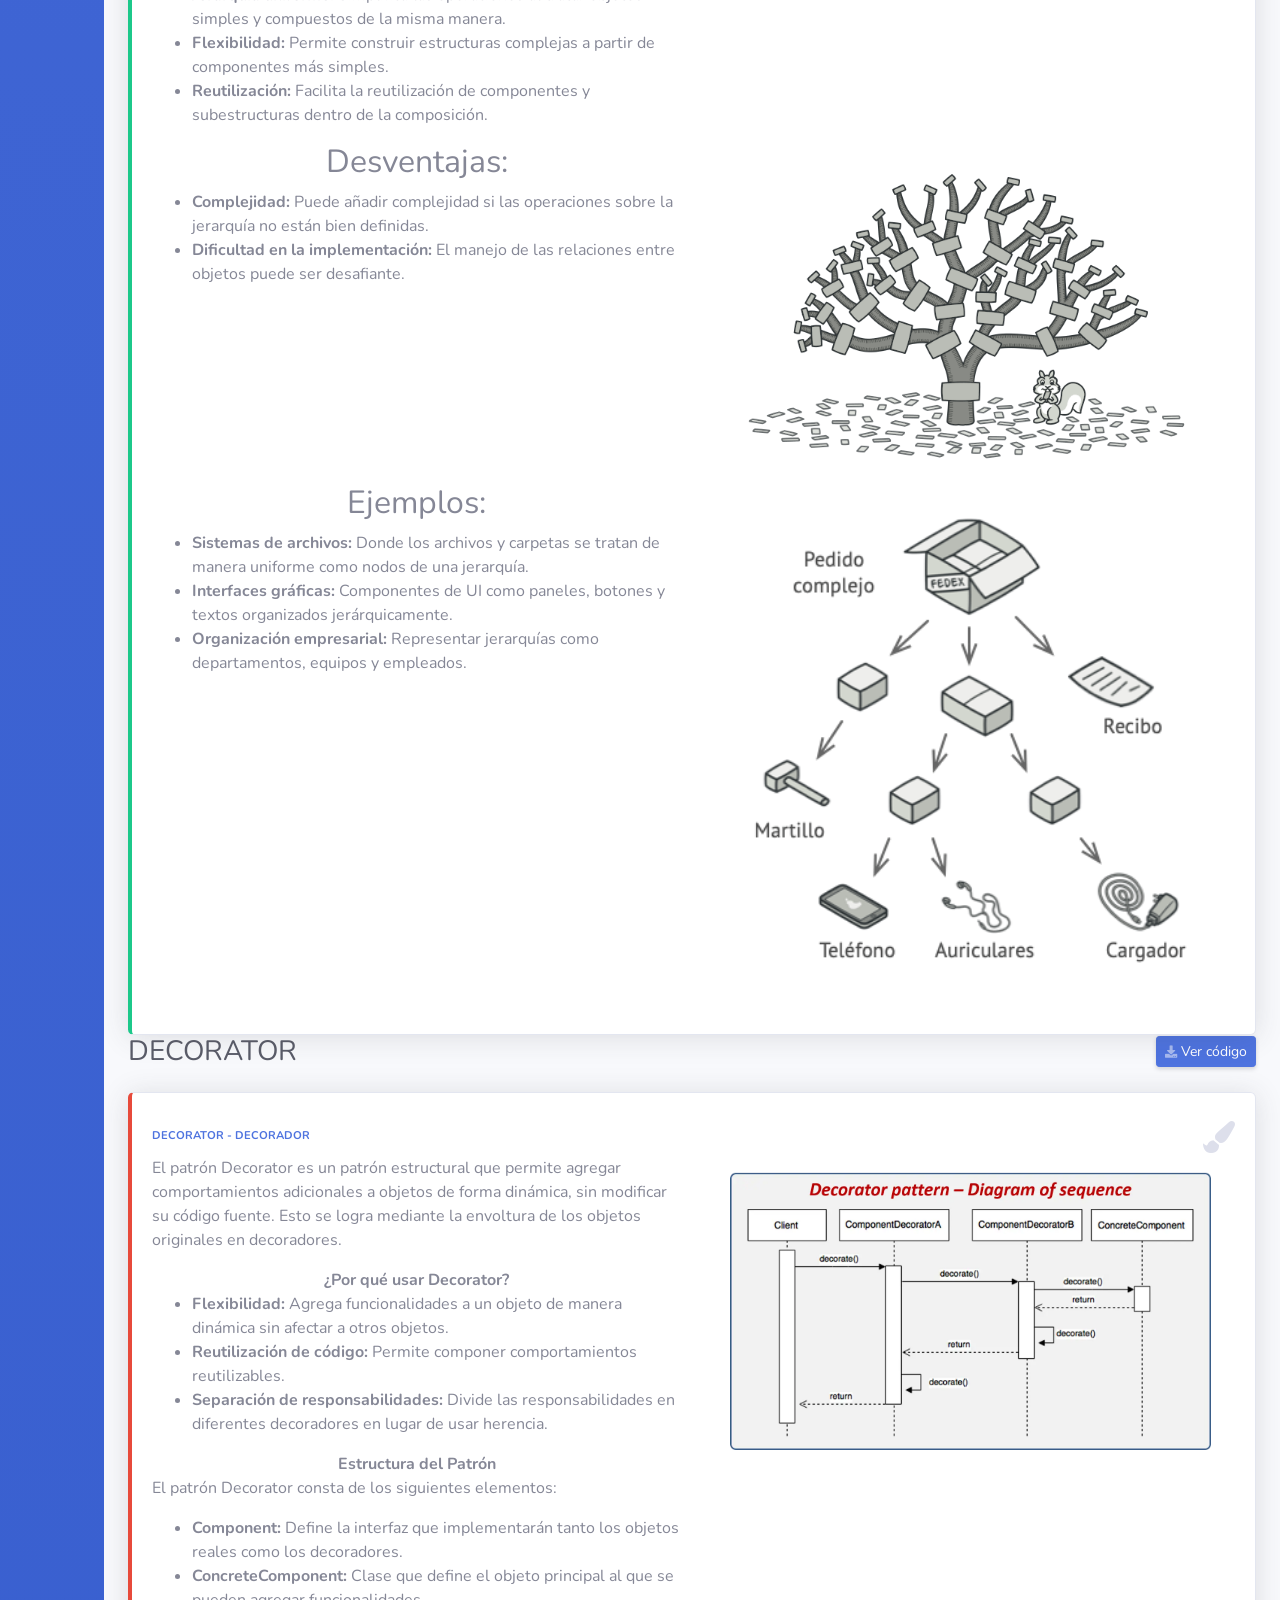
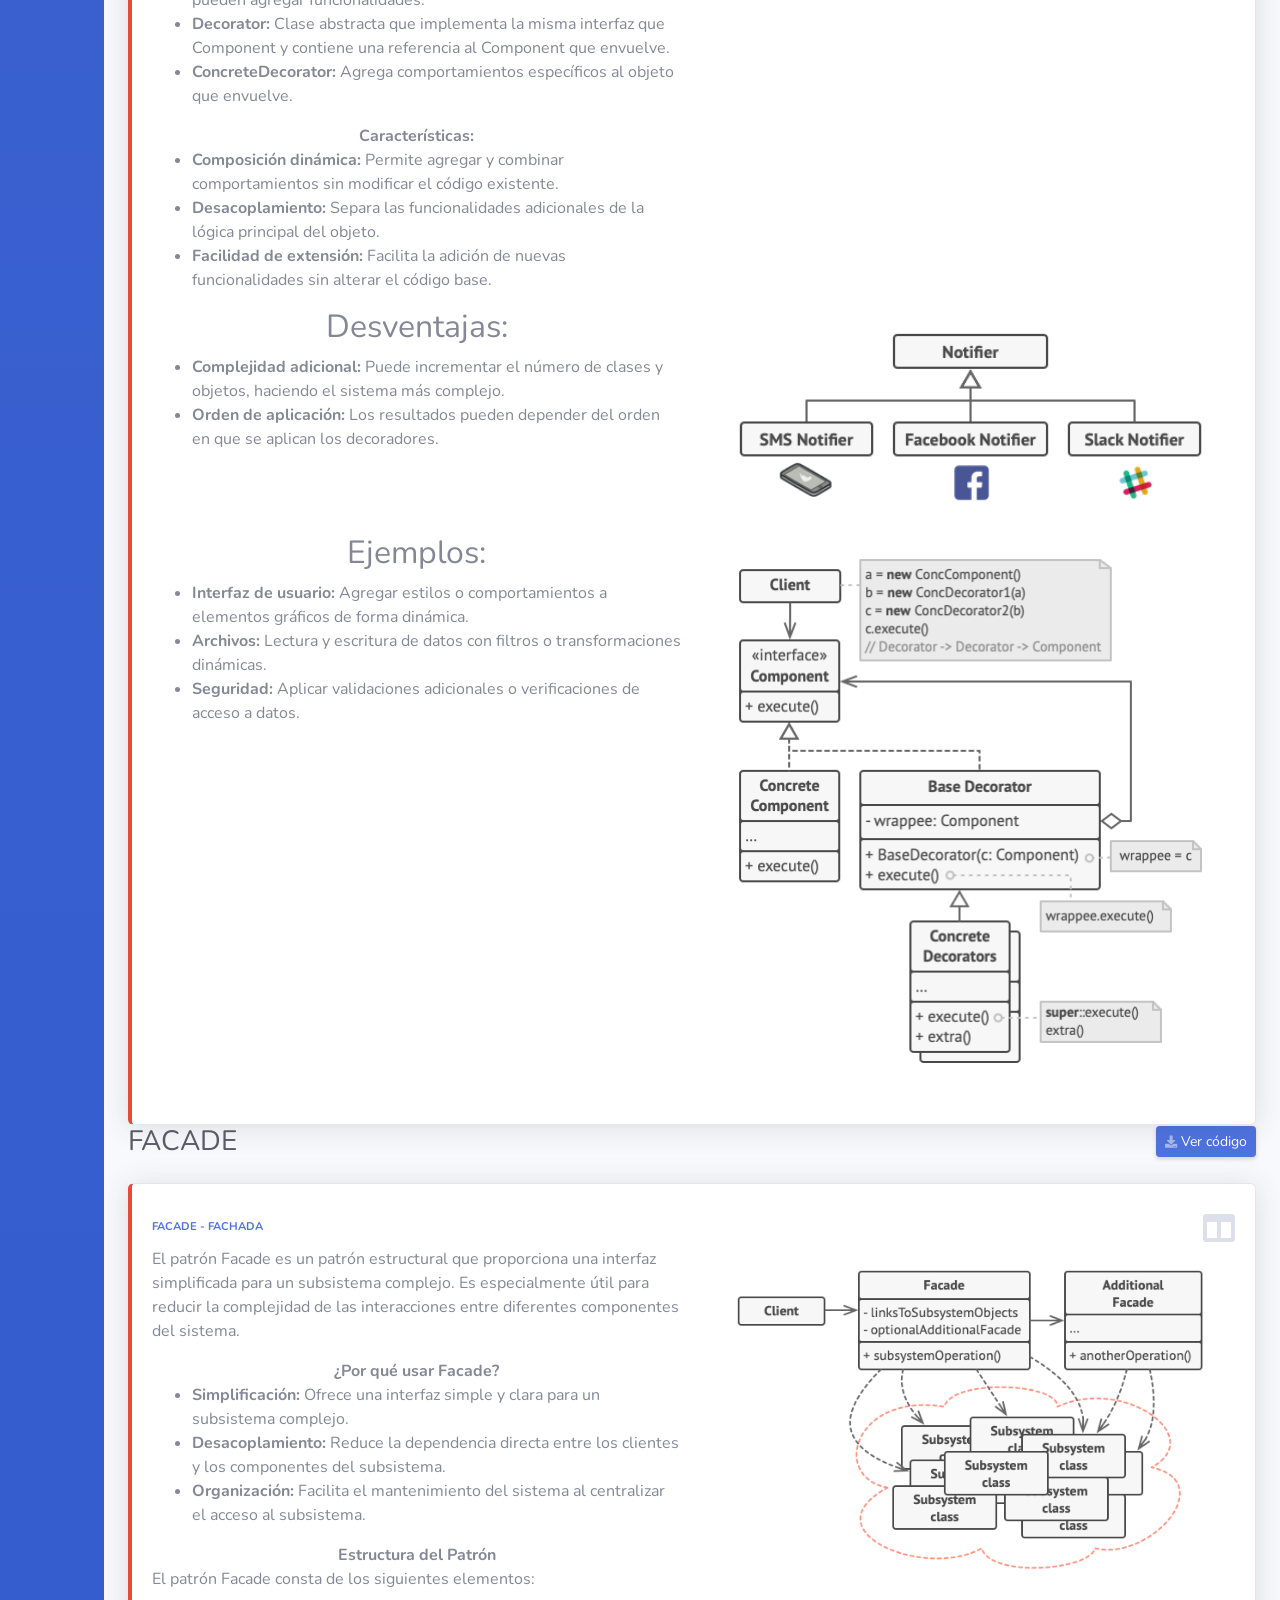
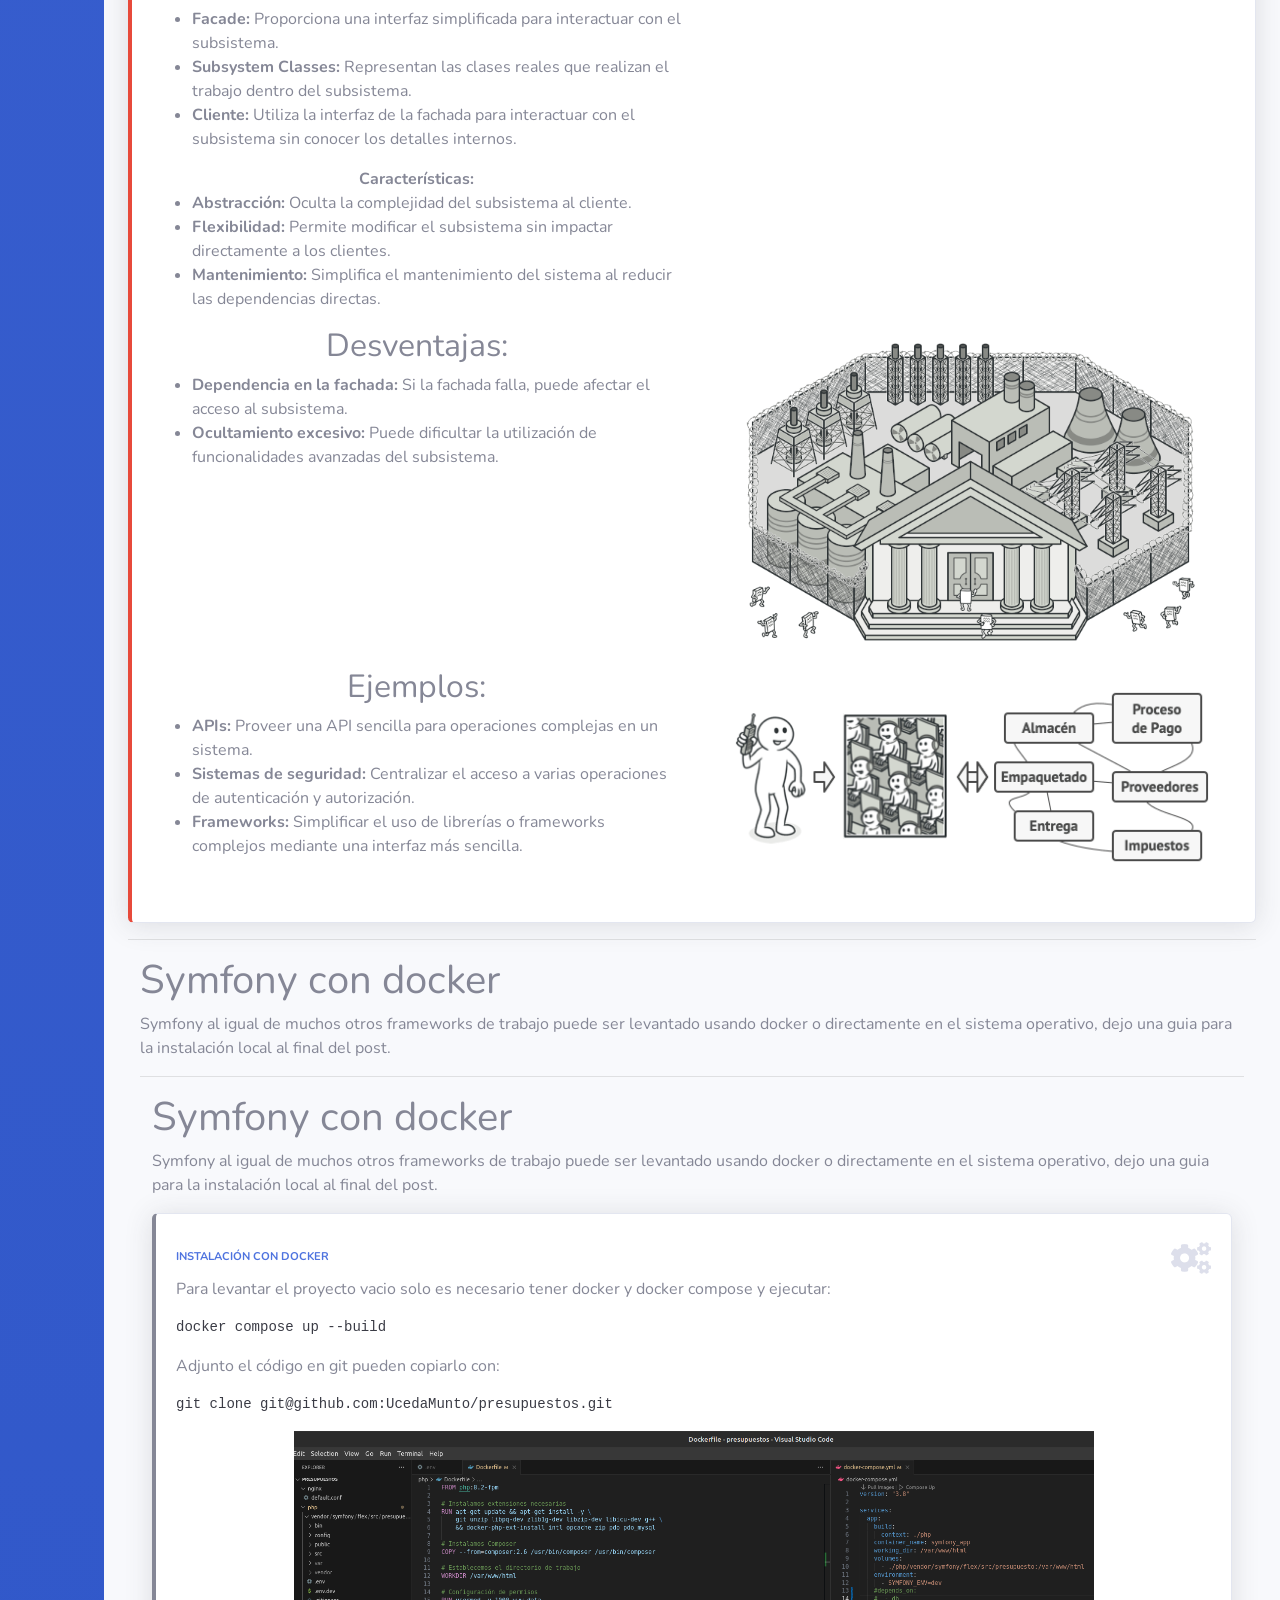
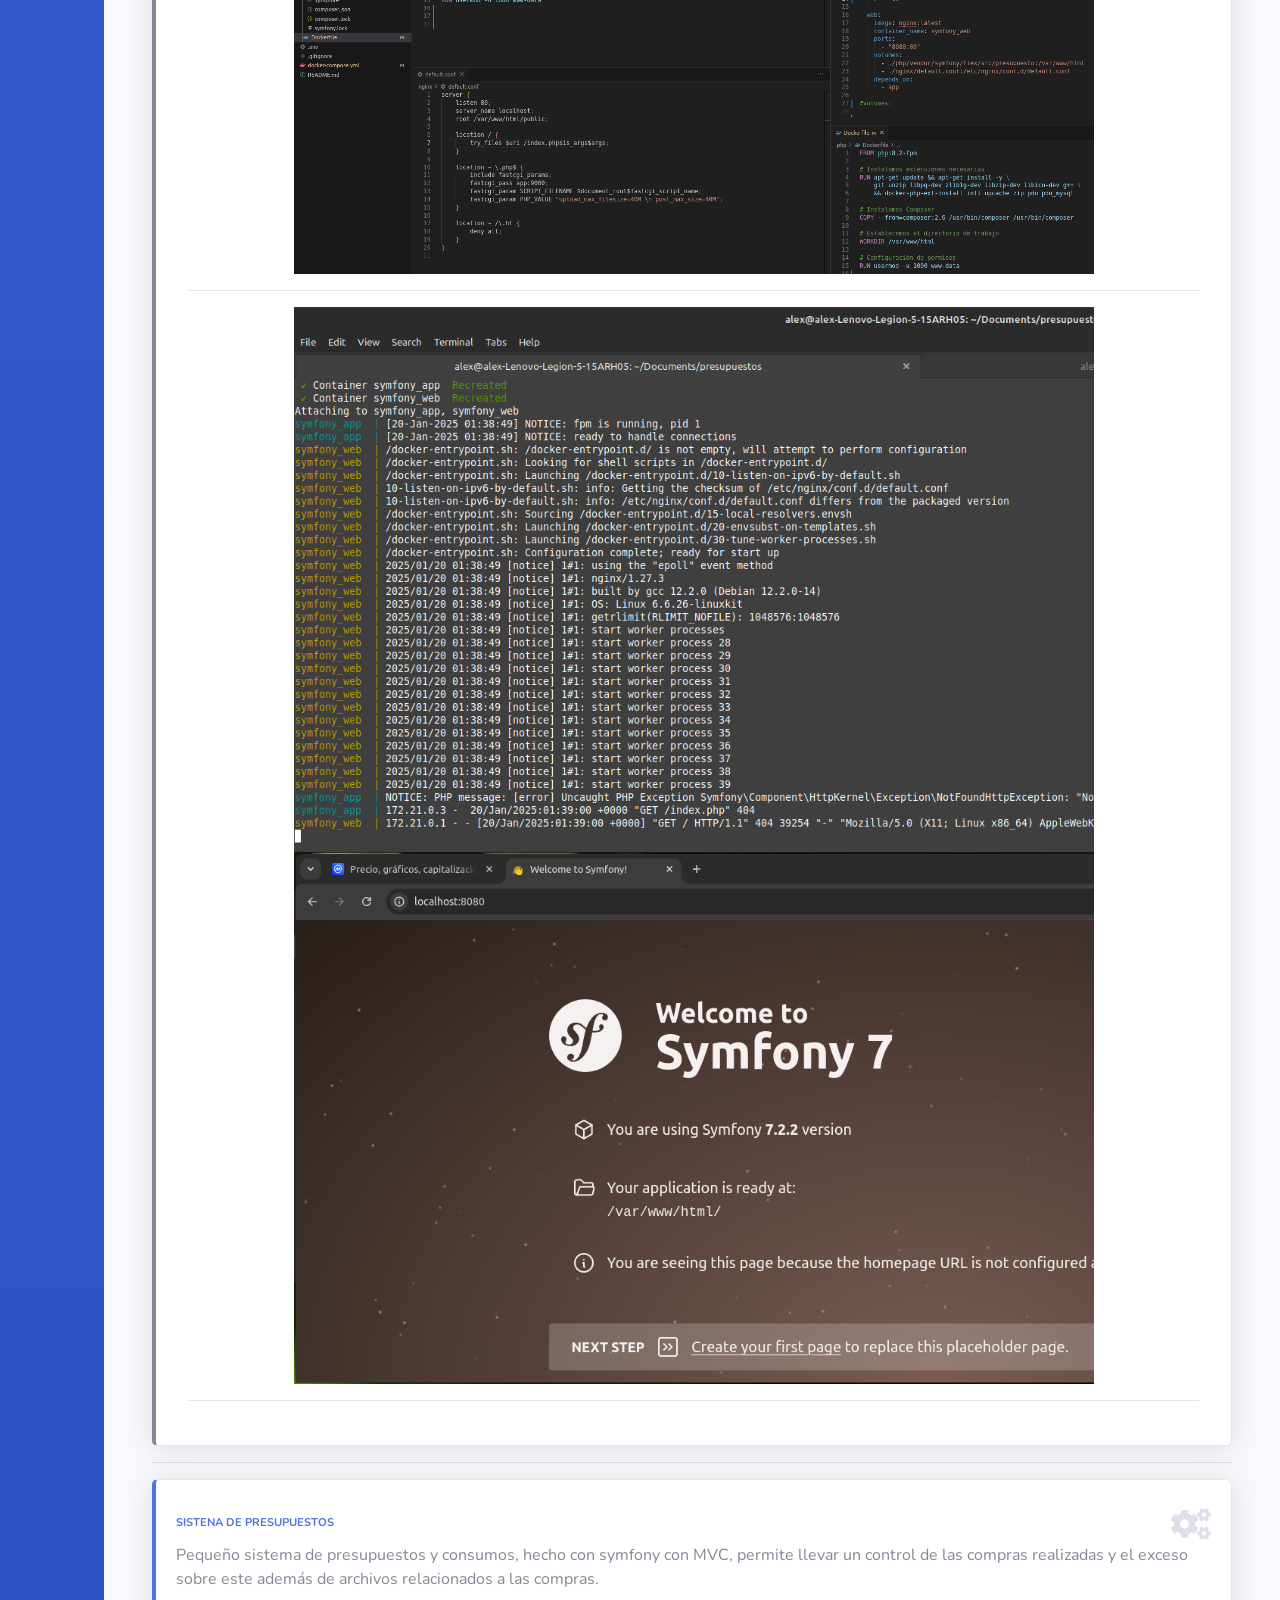
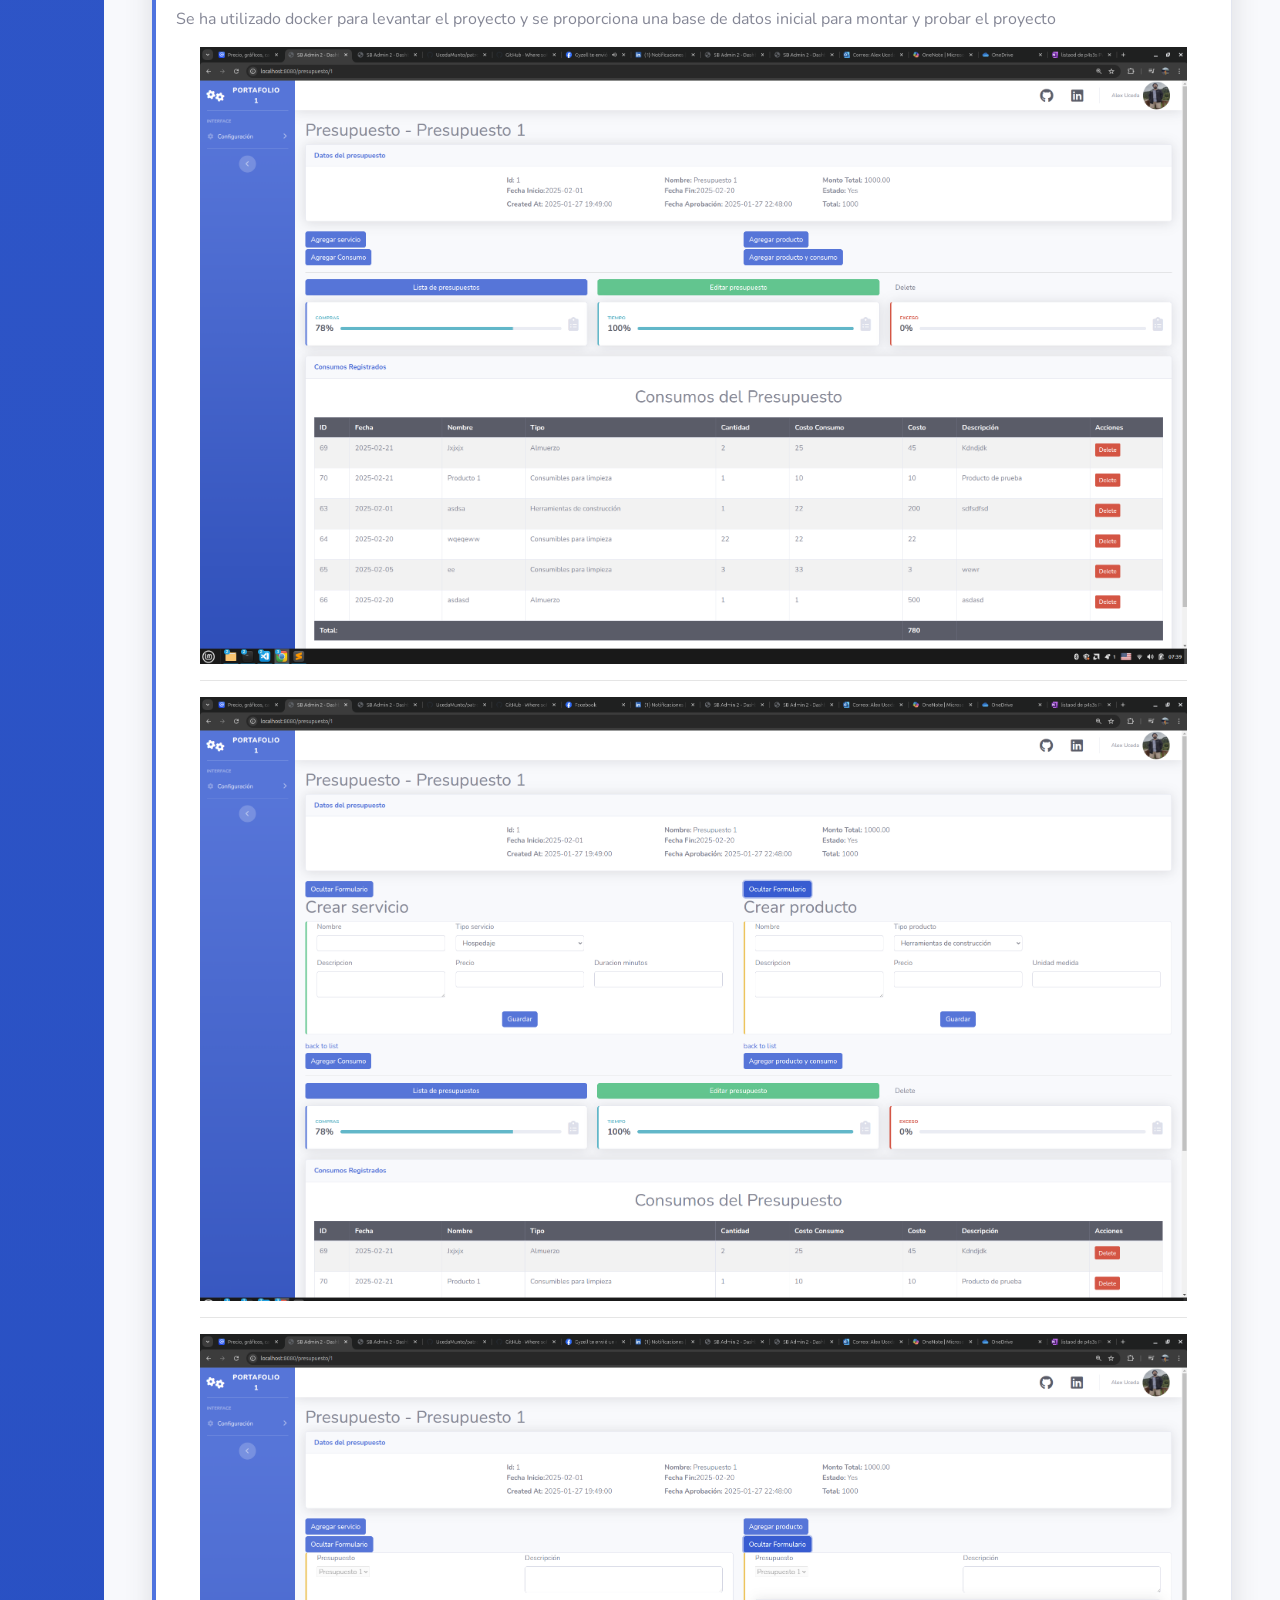
==== commit 0e047ef0: "Agregacion de nuevo proyecto y redistribución del menu" ====
--- a/index.html
+++ b/index.html
@@ -58,12 +58,10 @@
                 </a>
                 <div id="collapseProyects" class="collapse" aria-labelledby="headingTwo" data-parent="#accordionSidebar">
                     <div class="bg-white py-2 collapse-inner rounded">
-                        <a class="collapse-item"  target="blank" href="buttons.html">Introducción</a>
-                        <h6 class="collapse-header">Contenedores <br> con Frameworks</h6>
+                        <h6 class="collapse-header">Proyectos en git </h6>
                         <a class="collapse-item"  target="blank" href="https://github.com/UcedaMunto/docker_django">Django</a>
-                        
-                        <h6 class="collapse-header">Proyectos en git </h6>
                         <a class="collapse-item"  target="blank" href="https://github.com/UcedaMunto/patrones_disenio_python">Esta web</a>
+                        <h6 class="collapse-header">Proyectos </h6>
                         <a class="collapse-item"  target="blank" href="#symfony-docker">Symfony</a>
                     </div>
                 </div>
@@ -102,14 +100,15 @@
 
             <!-- Nav Item - Pages Collapse Menu -->
             <li class="nav-item">
-                <a class="nav-link collapsed" href="#" data-toggle="collapse" data-target="#collapseDockers"
-                    aria-expanded="true" aria-controls="collapseDockers">
+                <a class="nav-link collapsed" href="#" data-toggle="collapse" data-target="#herramientas_utilidades"
+                    aria-expanded="true" aria-controls="herramientas_utilidades">
                     <i class="fas fa-fw fa-cog"></i>
-                    <span>Mis Dockers</span>
+                    <span>Docker</span>
                 </a>
-                <div id="collapseDockers" class="collapse" aria-labelledby="headingTwo" data-parent="#accordionSidebar">
+                <div id="herramientas_utilidades" class="collapse" aria-labelledby="headingTwo" data-parent="#accordionSidebar">
                     <div class="bg-white py-2 collapse-inner rounded">
-                        
+                        <h6 class="collapse-header">...</h6>
+                        <a class="collapse-item"  target="blank" href="#redmine">REDMINE</a>
                     </div>
                 </div>
             </li>
@@ -347,7 +346,7 @@
                 <div class="container-fluid">
                     <div class="d-sm-flex align-items-center justify-content-between mb-4">
                         <div class="col-md-6 col-xl-6">
-                            <h1 name="singleton" class="h3 mb-0 text-gray-800" id="presentacion">PRESENTACIÓN</h1>
+                            <h1 class="h3 mb-0 text-gray-800" id="presentacion">PRESENTACIÓN</h1>
                         </div>
                     </div>
                     <div class="row">
@@ -1105,7 +1104,7 @@
             
 
                     <hr>
-                    <div class="col-xl-12 col-md-12 mb-12" id="symofny">
+                    <div class="col-xl-12 col-md-12 mb-12">
                         <h1 id="symfony-docker">Symfony con docker</h1>
                         <p>
                             Symfony al igual de muchos otros frameworks de trabajo puede ser levantado usando docker o directamente en el sistema operativo, dejo una guia para la instalación local al final del post. 
@@ -1212,10 +1211,10 @@
 
                     <div class="d-sm-flex align-items-center justify-content-between mb-4">
                         <div class="col-md-6 col-xl-6">
-                            <h1 name="singleton" class="h3 mb-0 text-gray-800" id="REDMAIN">REDMAIN - Gestor de proyectos</h1>
-                        </div>
-                    </div>
-                    <div class="row">
+                            <h1 name="redmain" class="h3 mb-0 text-gray-800" >REDMAIN - Gestor de proyectos</h1>
+                        </div>
+                    </div>
+                    <div class="row" id="redmine" name="redmine">
                         <!-- Earnings (Monthly) Card Example -->
                         <div class="col-xl-12 col-md-12 mb-12">
                             <div class="card border-left-success shadow h-100 py-2">
@@ -1259,18 +1258,13 @@
                                                 - mysql_data:/var/lib/mysql
 
                                             volumes:
-                                            redmine_data:
-                                            mysql_data:
+                                                redmine_data:
+                                                mysql_data:
                                     </pre>
                                 </div>
                             </div>
                         </div>
                     </div>
-
-
-
-
-
 
 
 
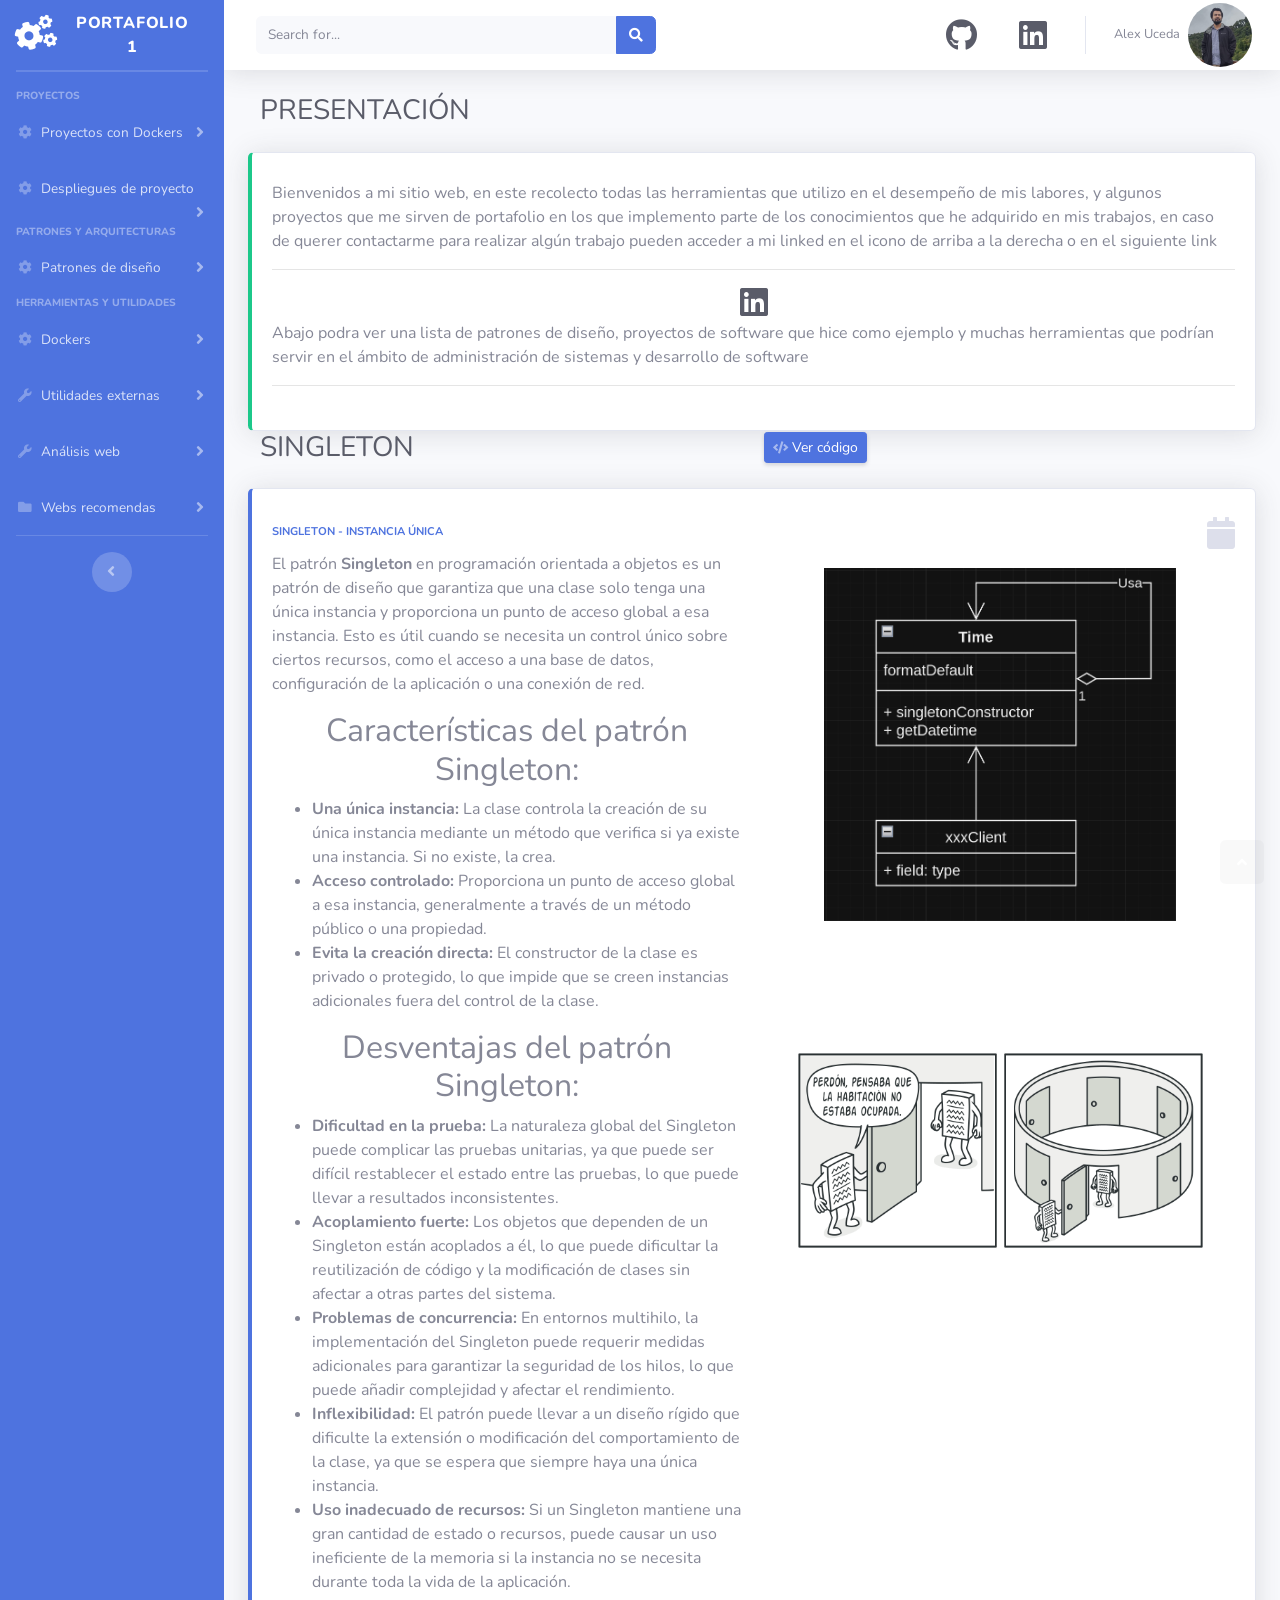
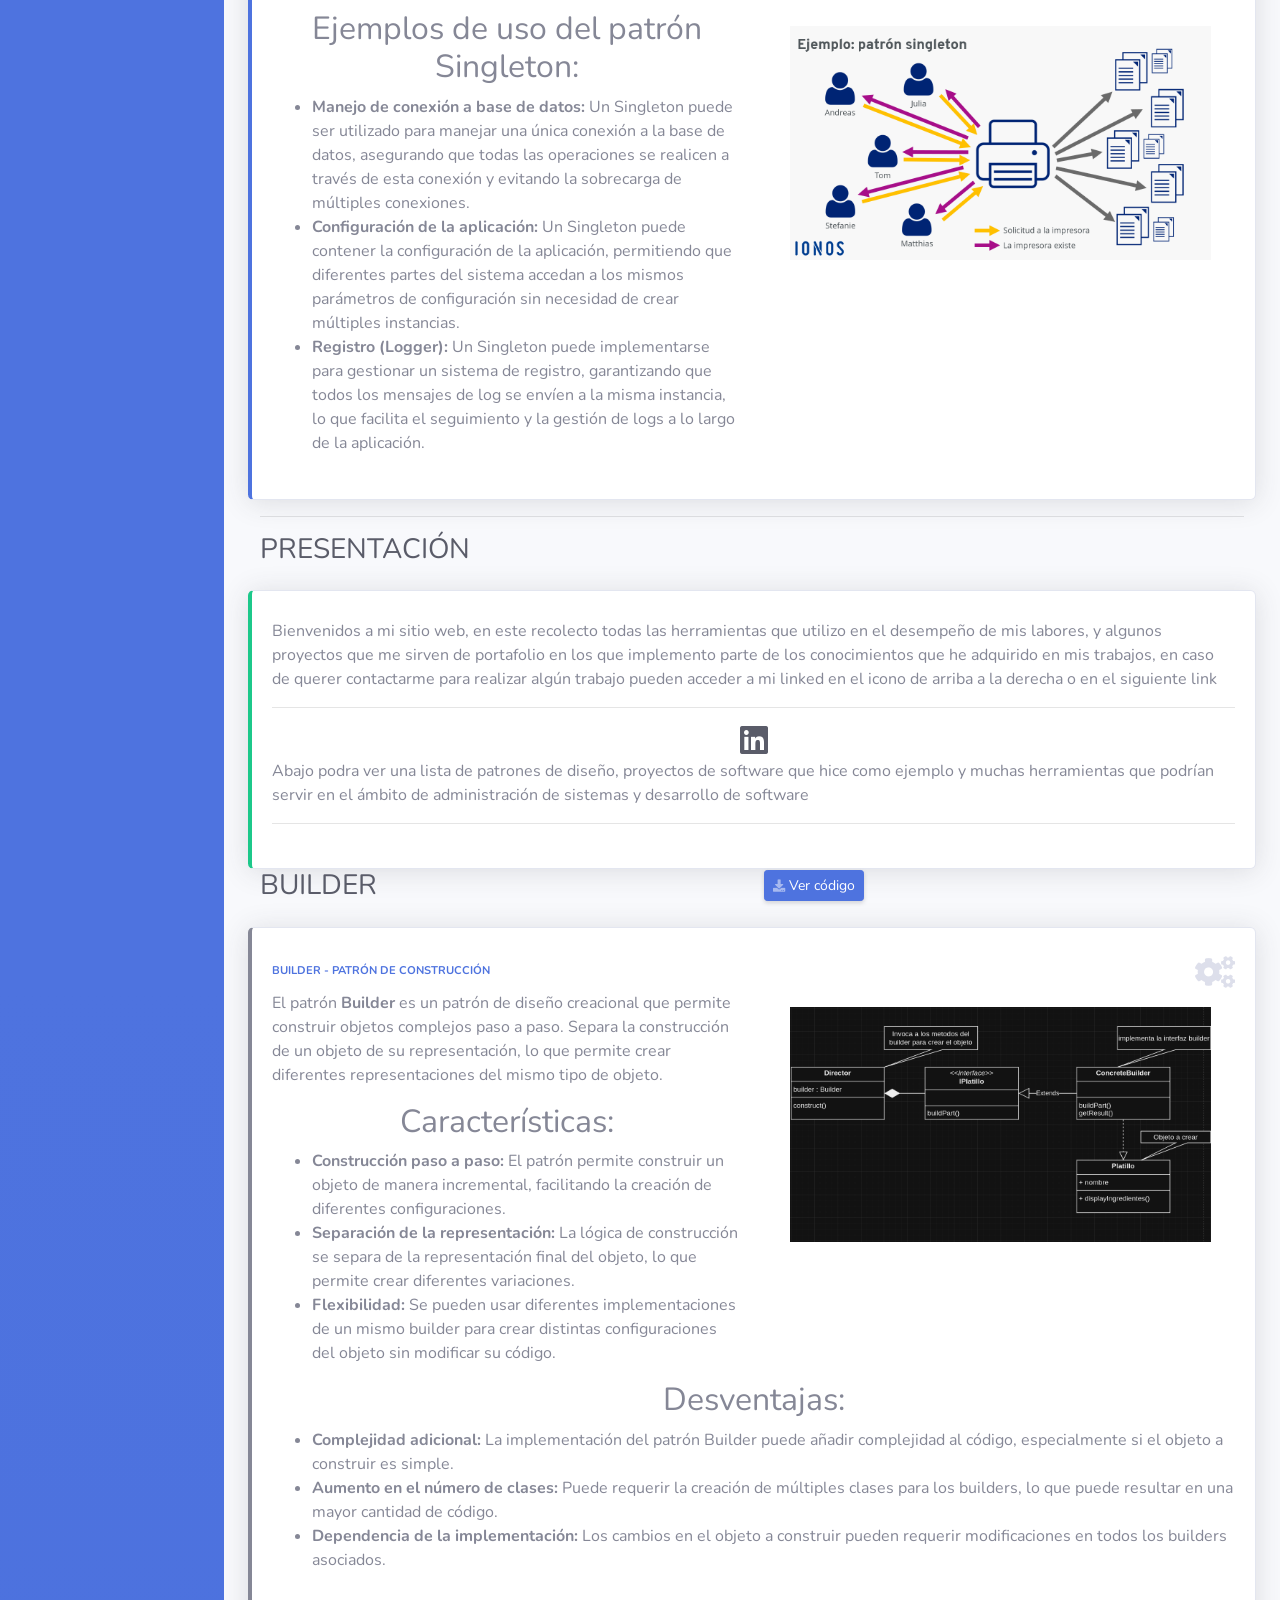
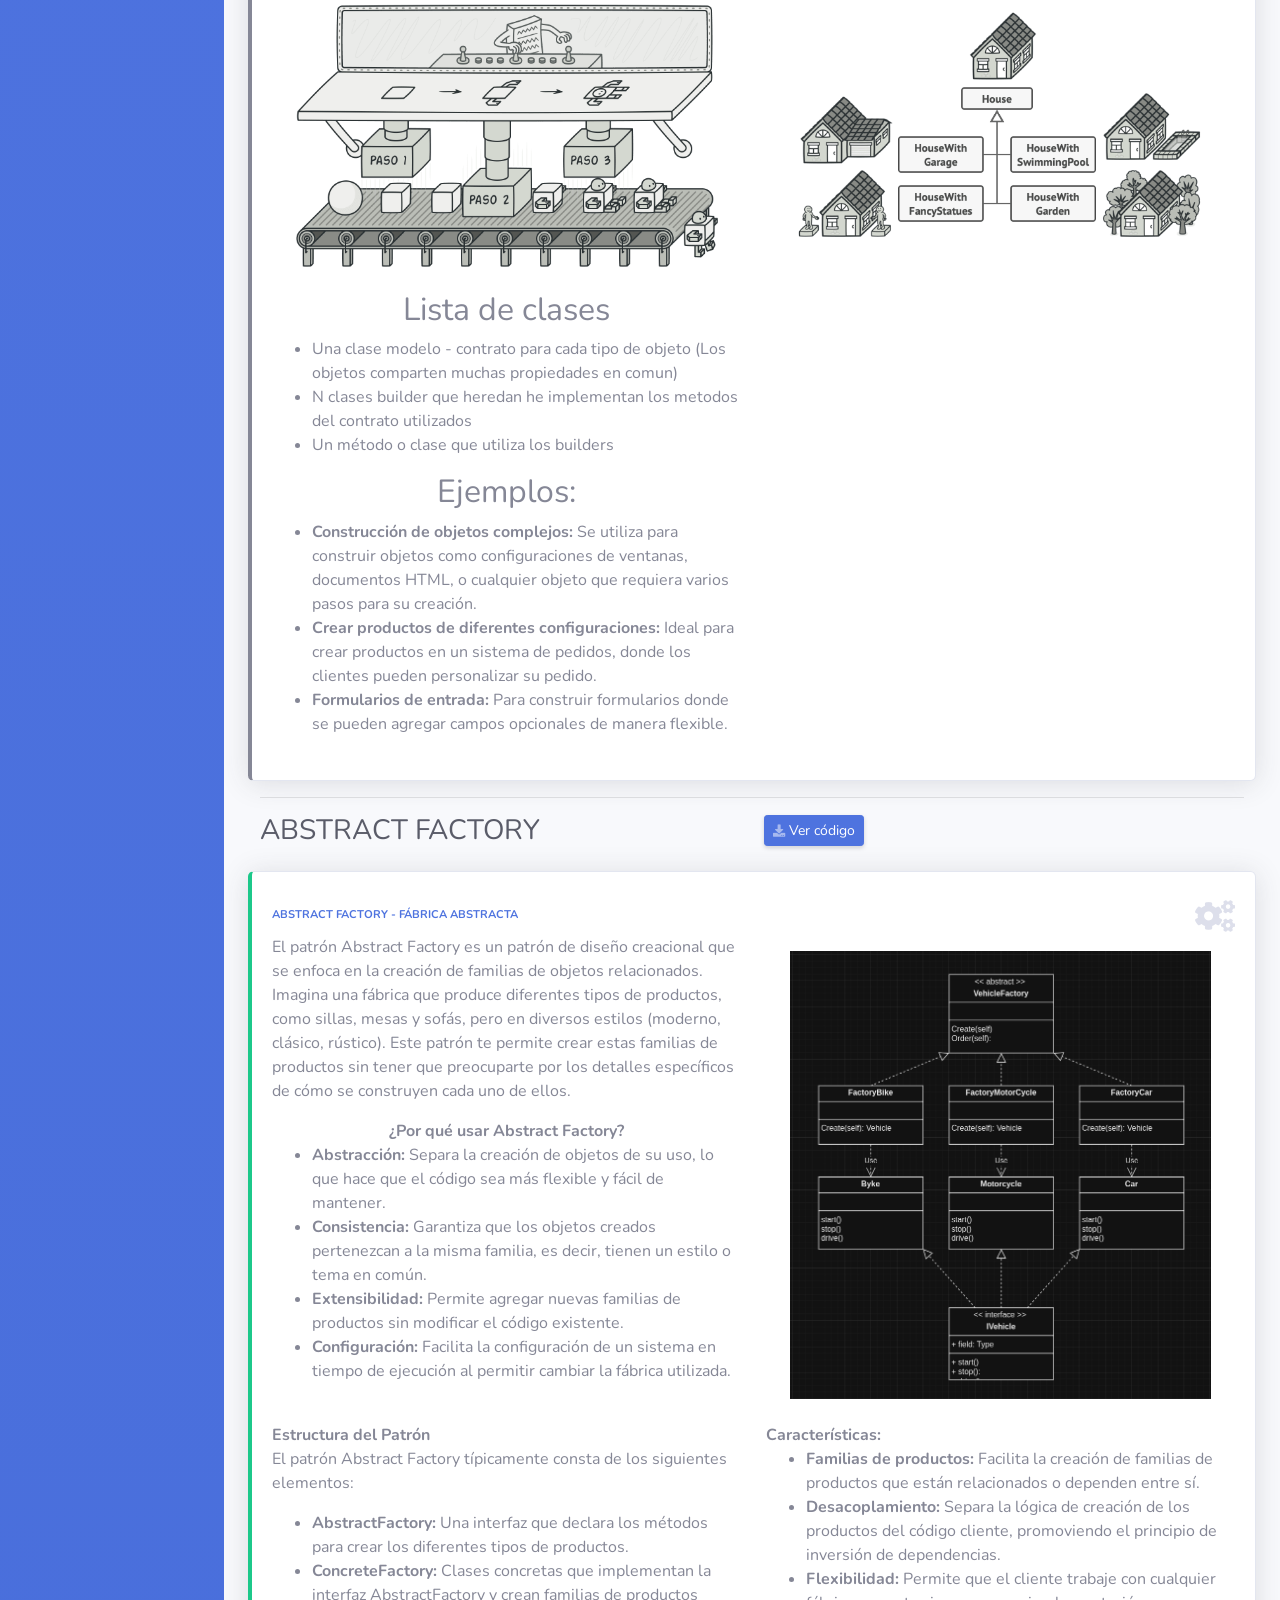
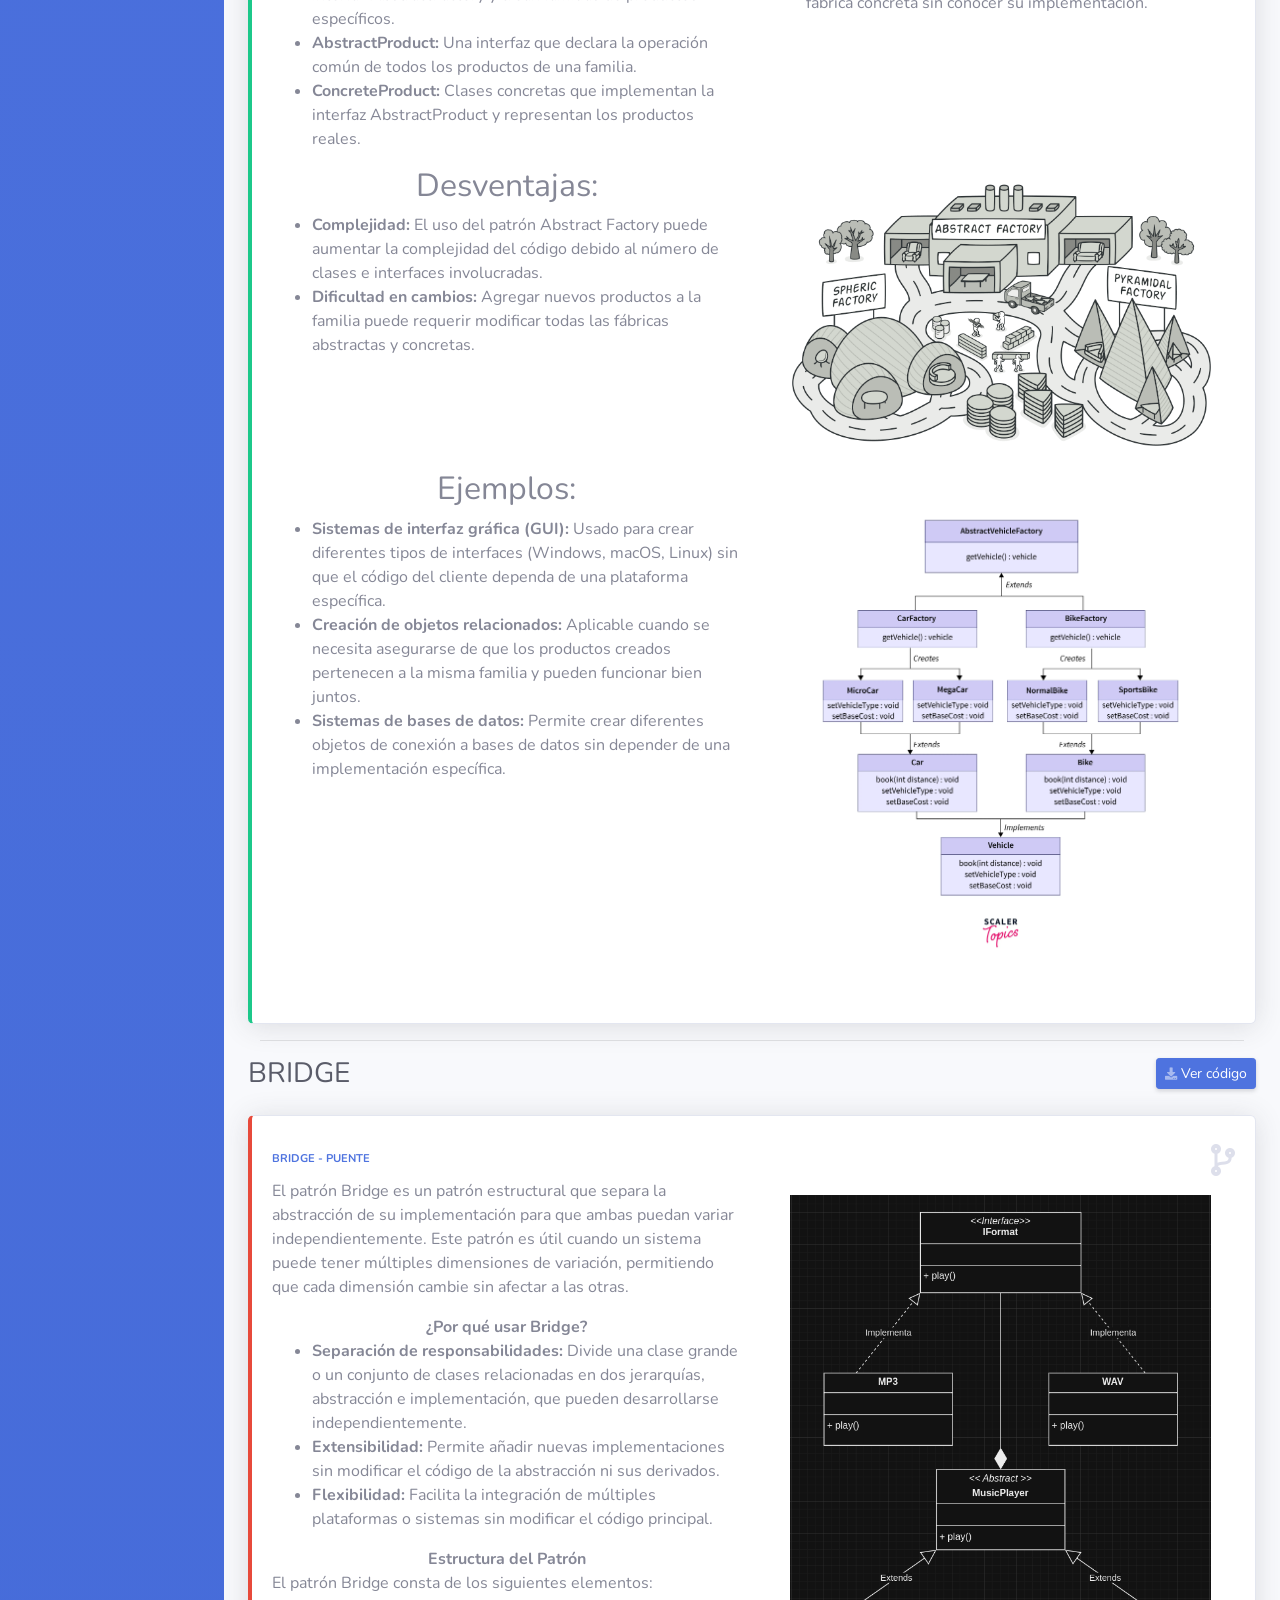
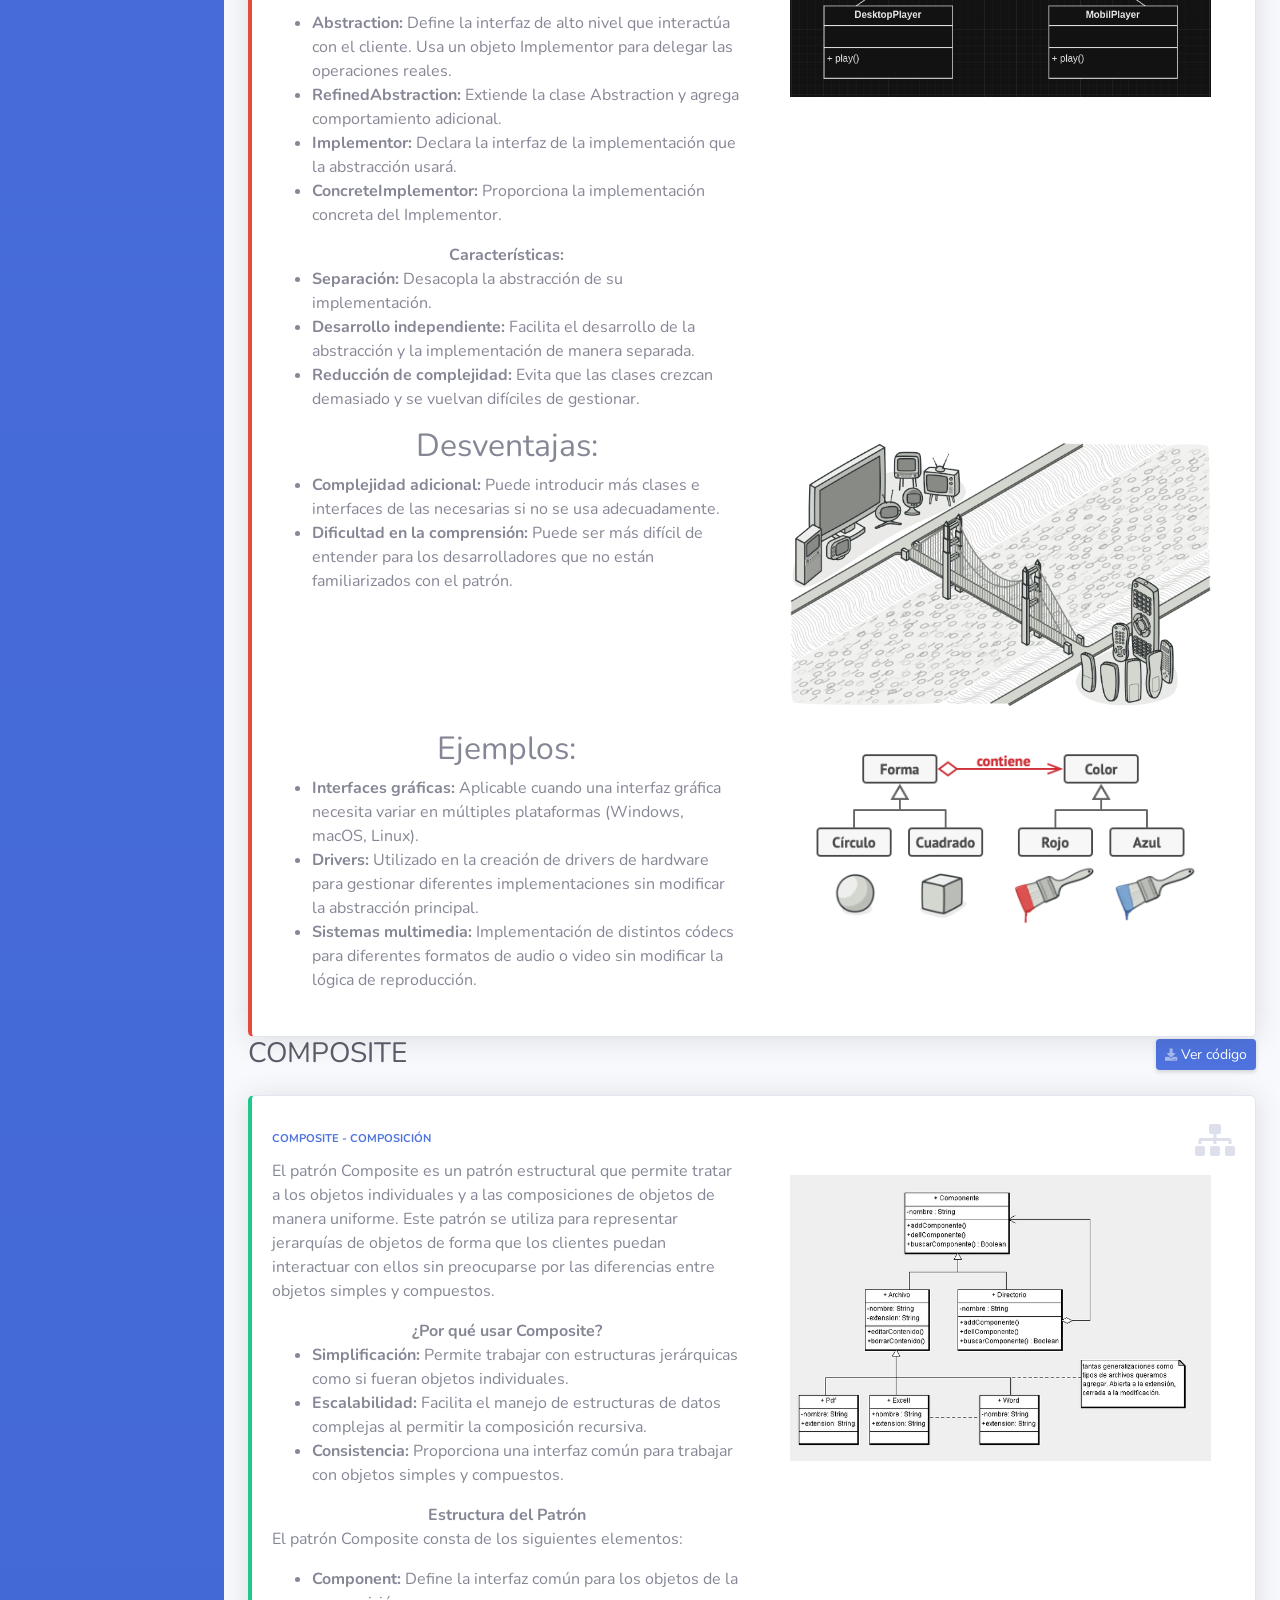
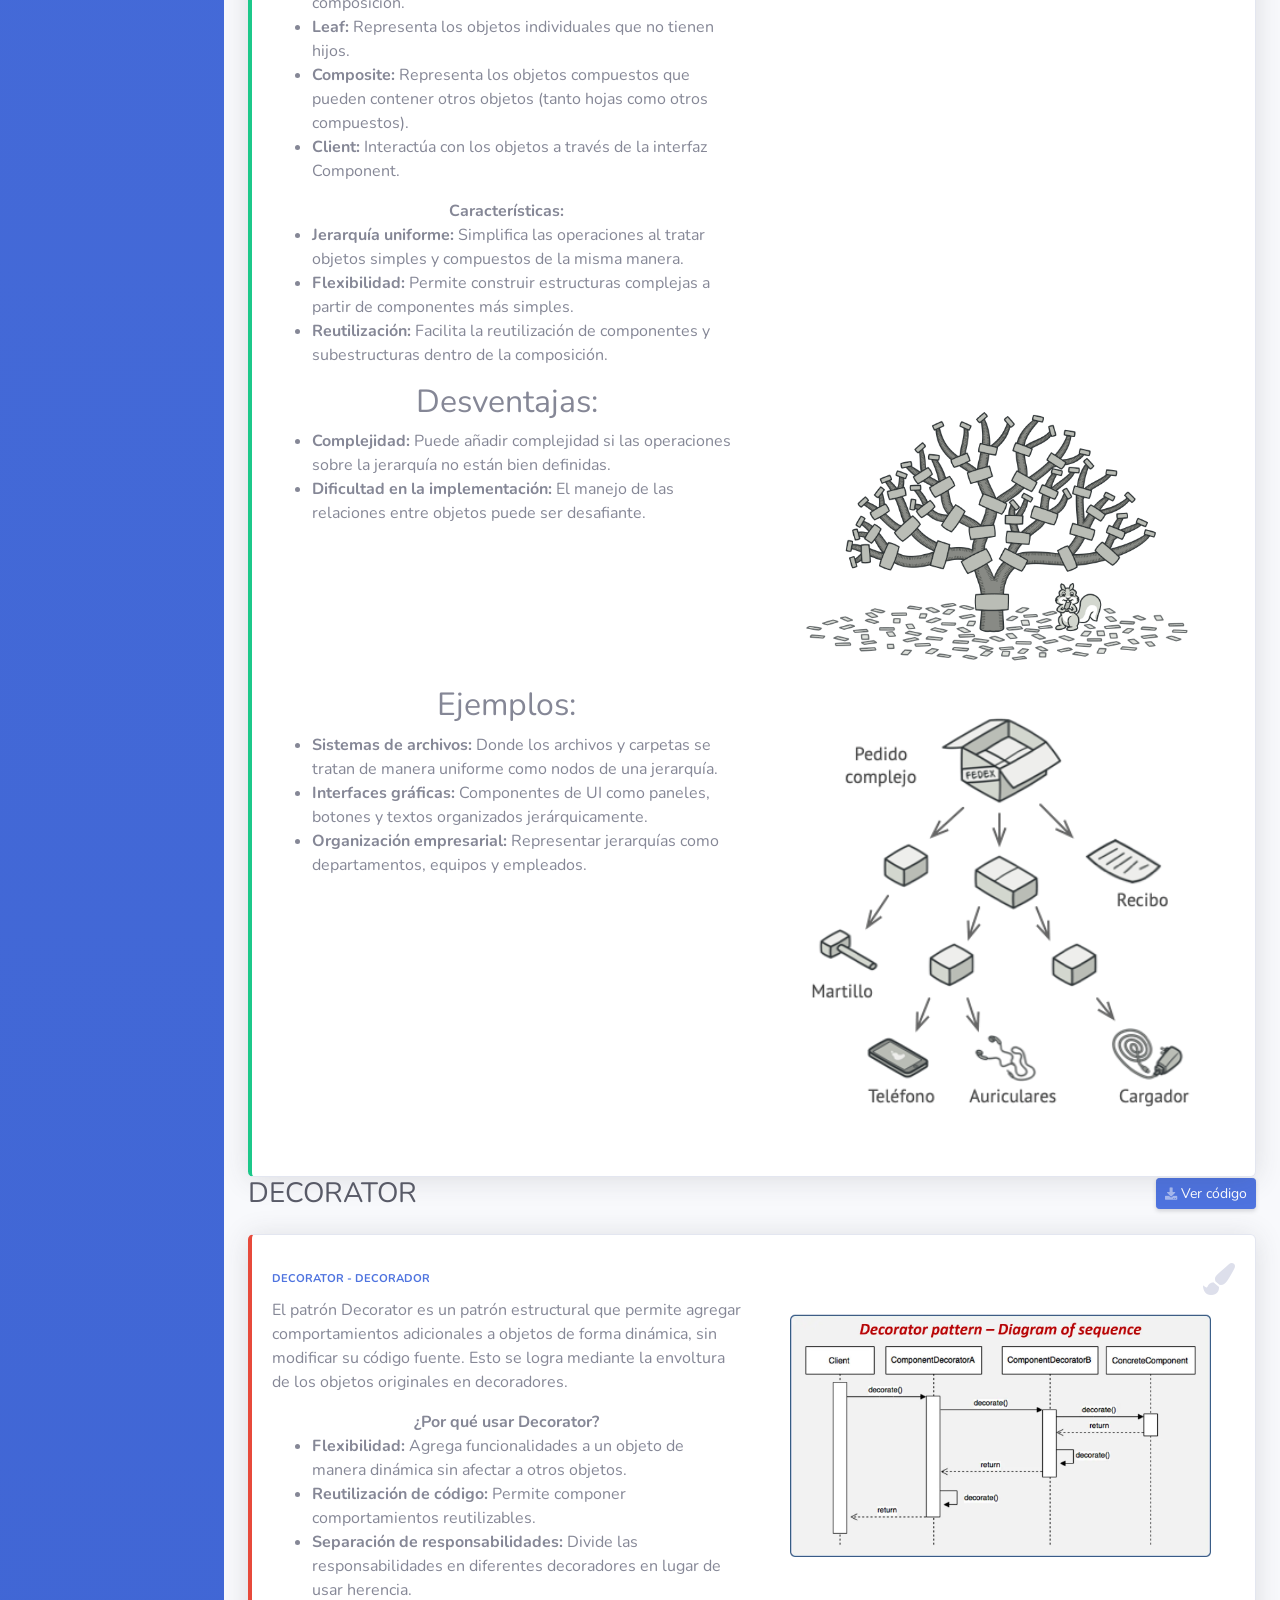
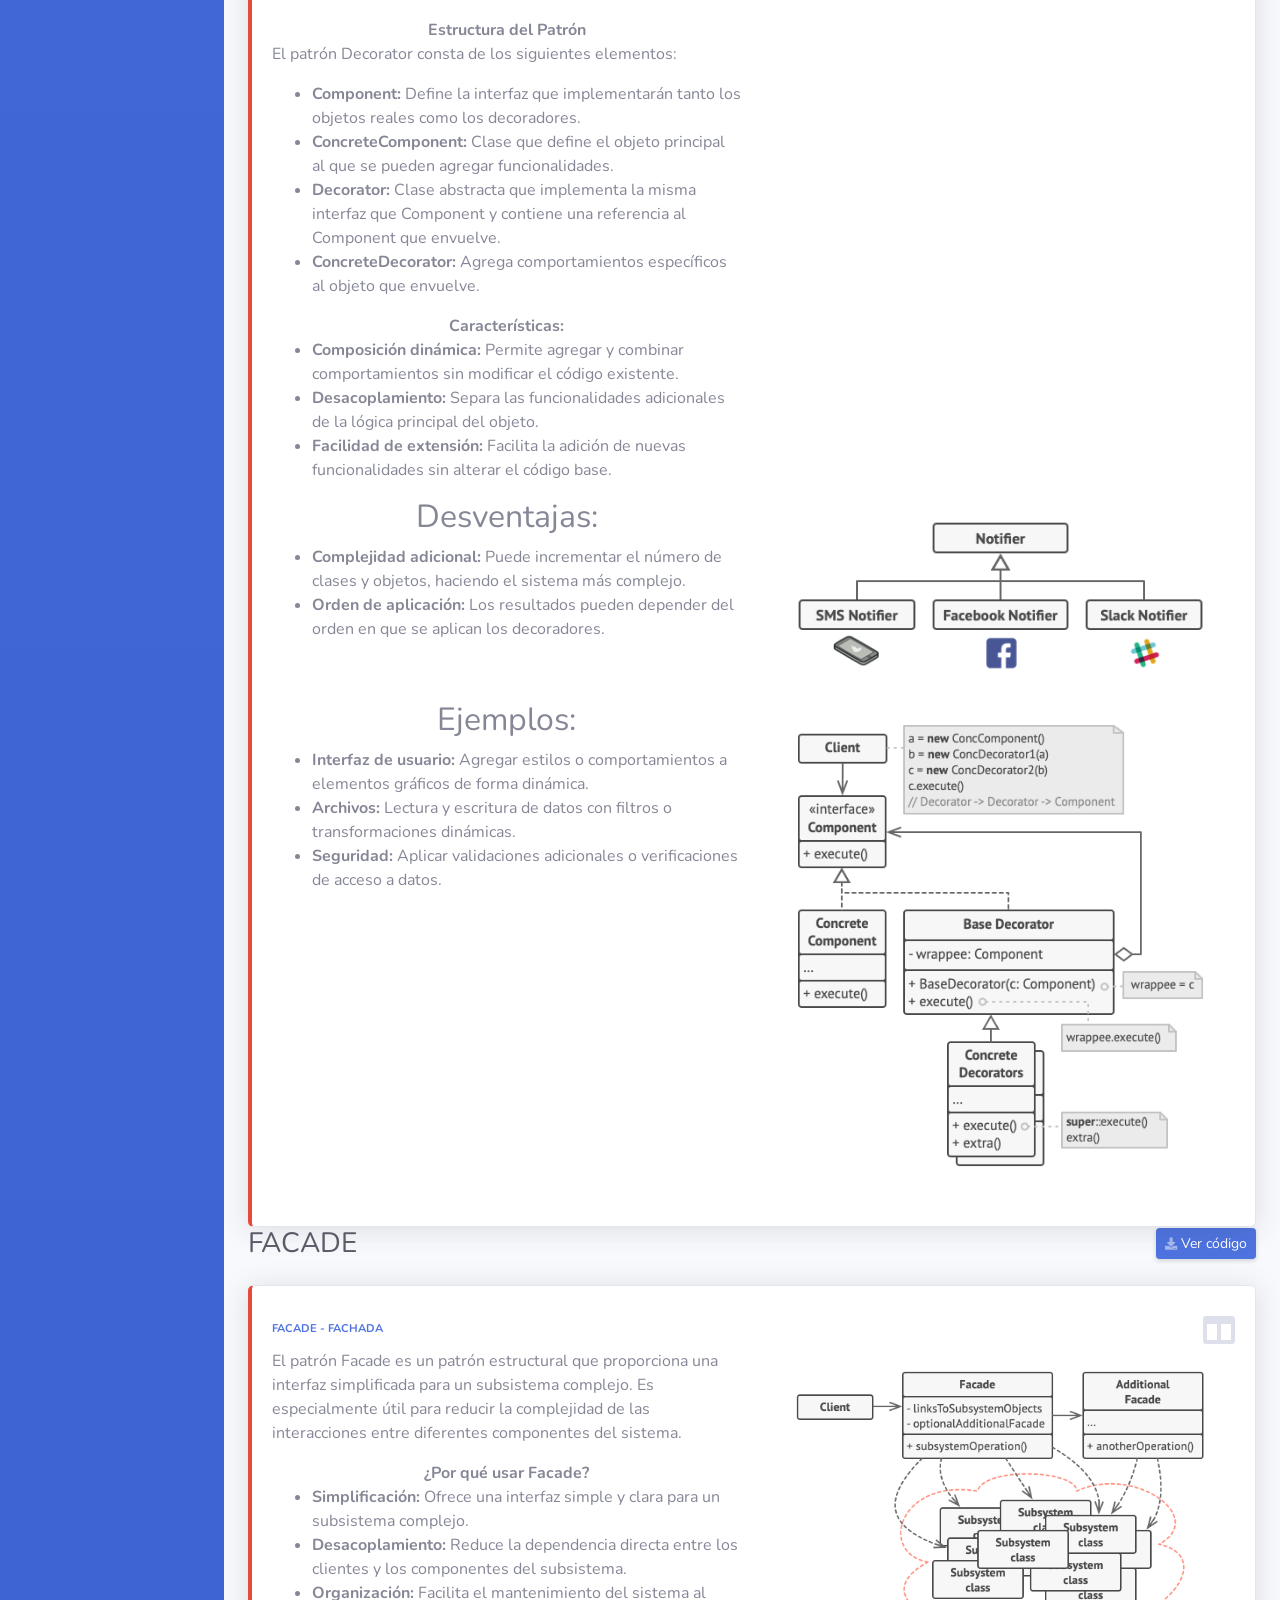
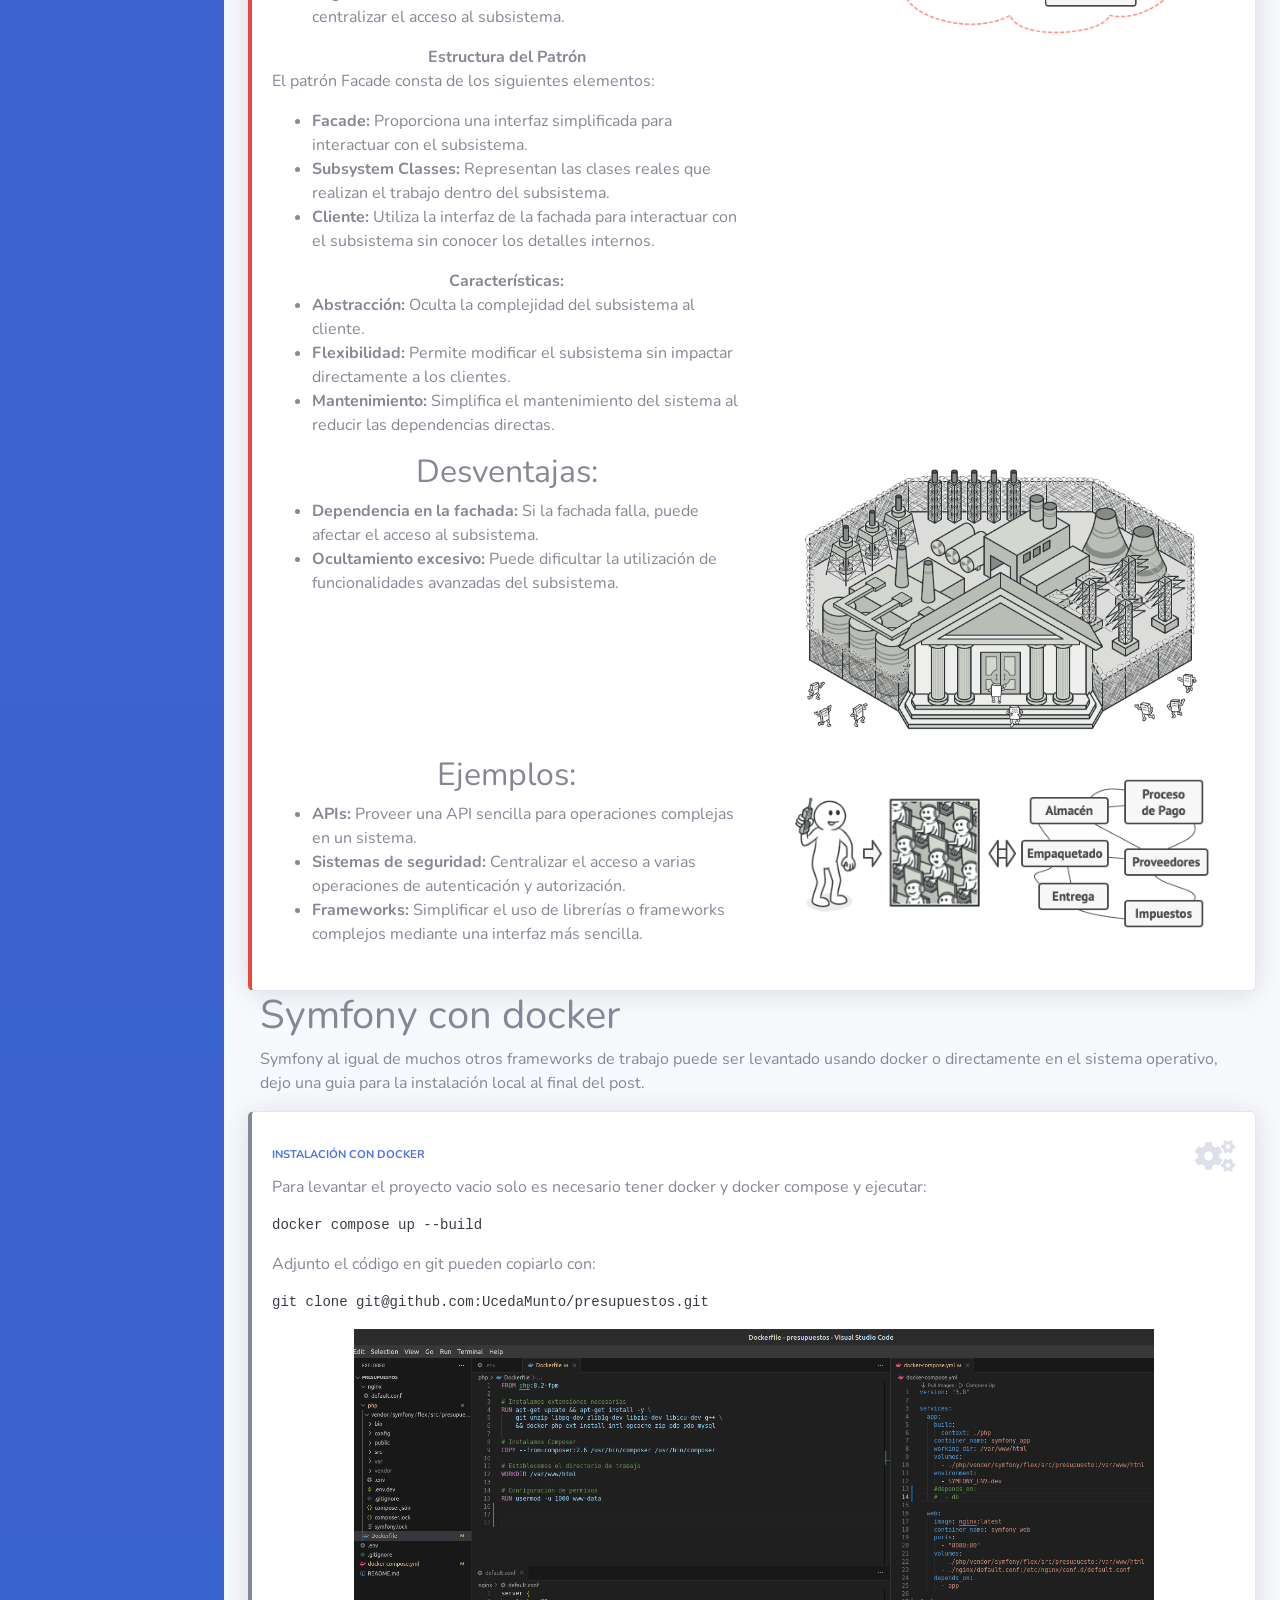
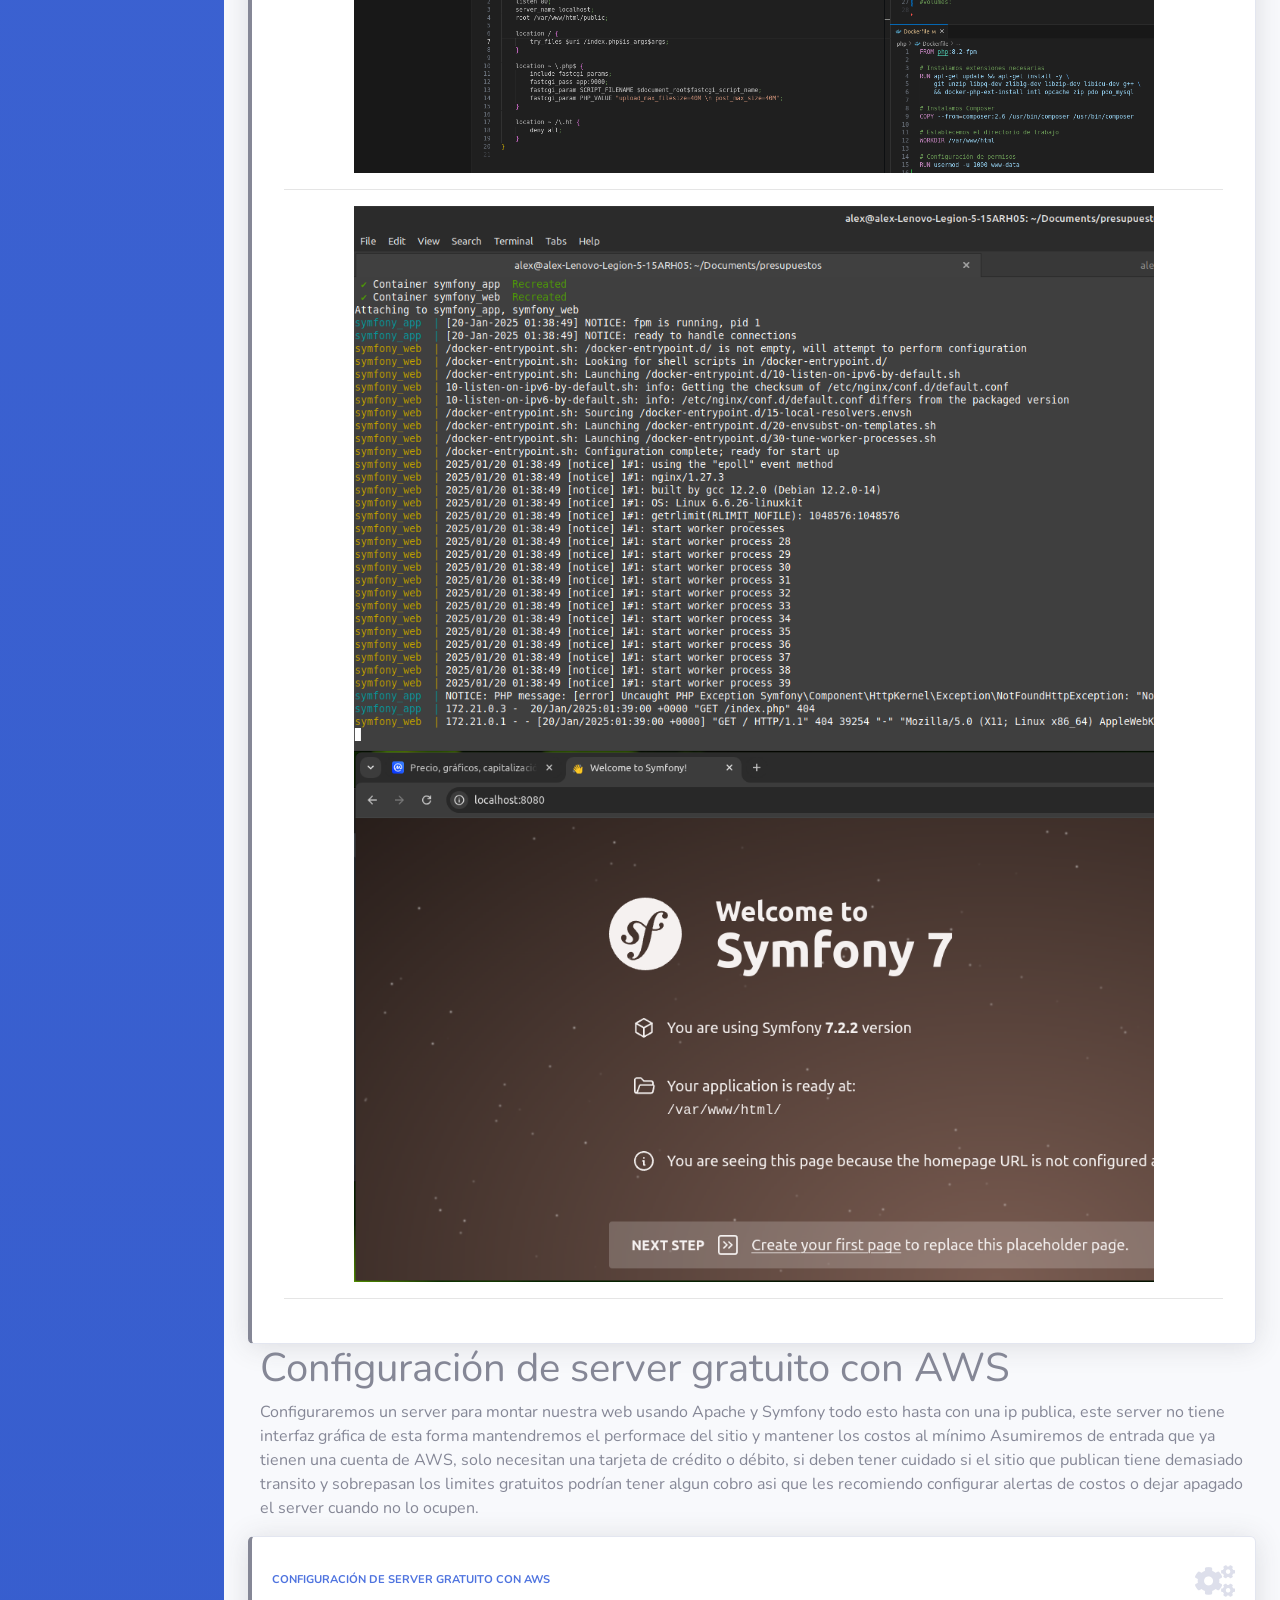
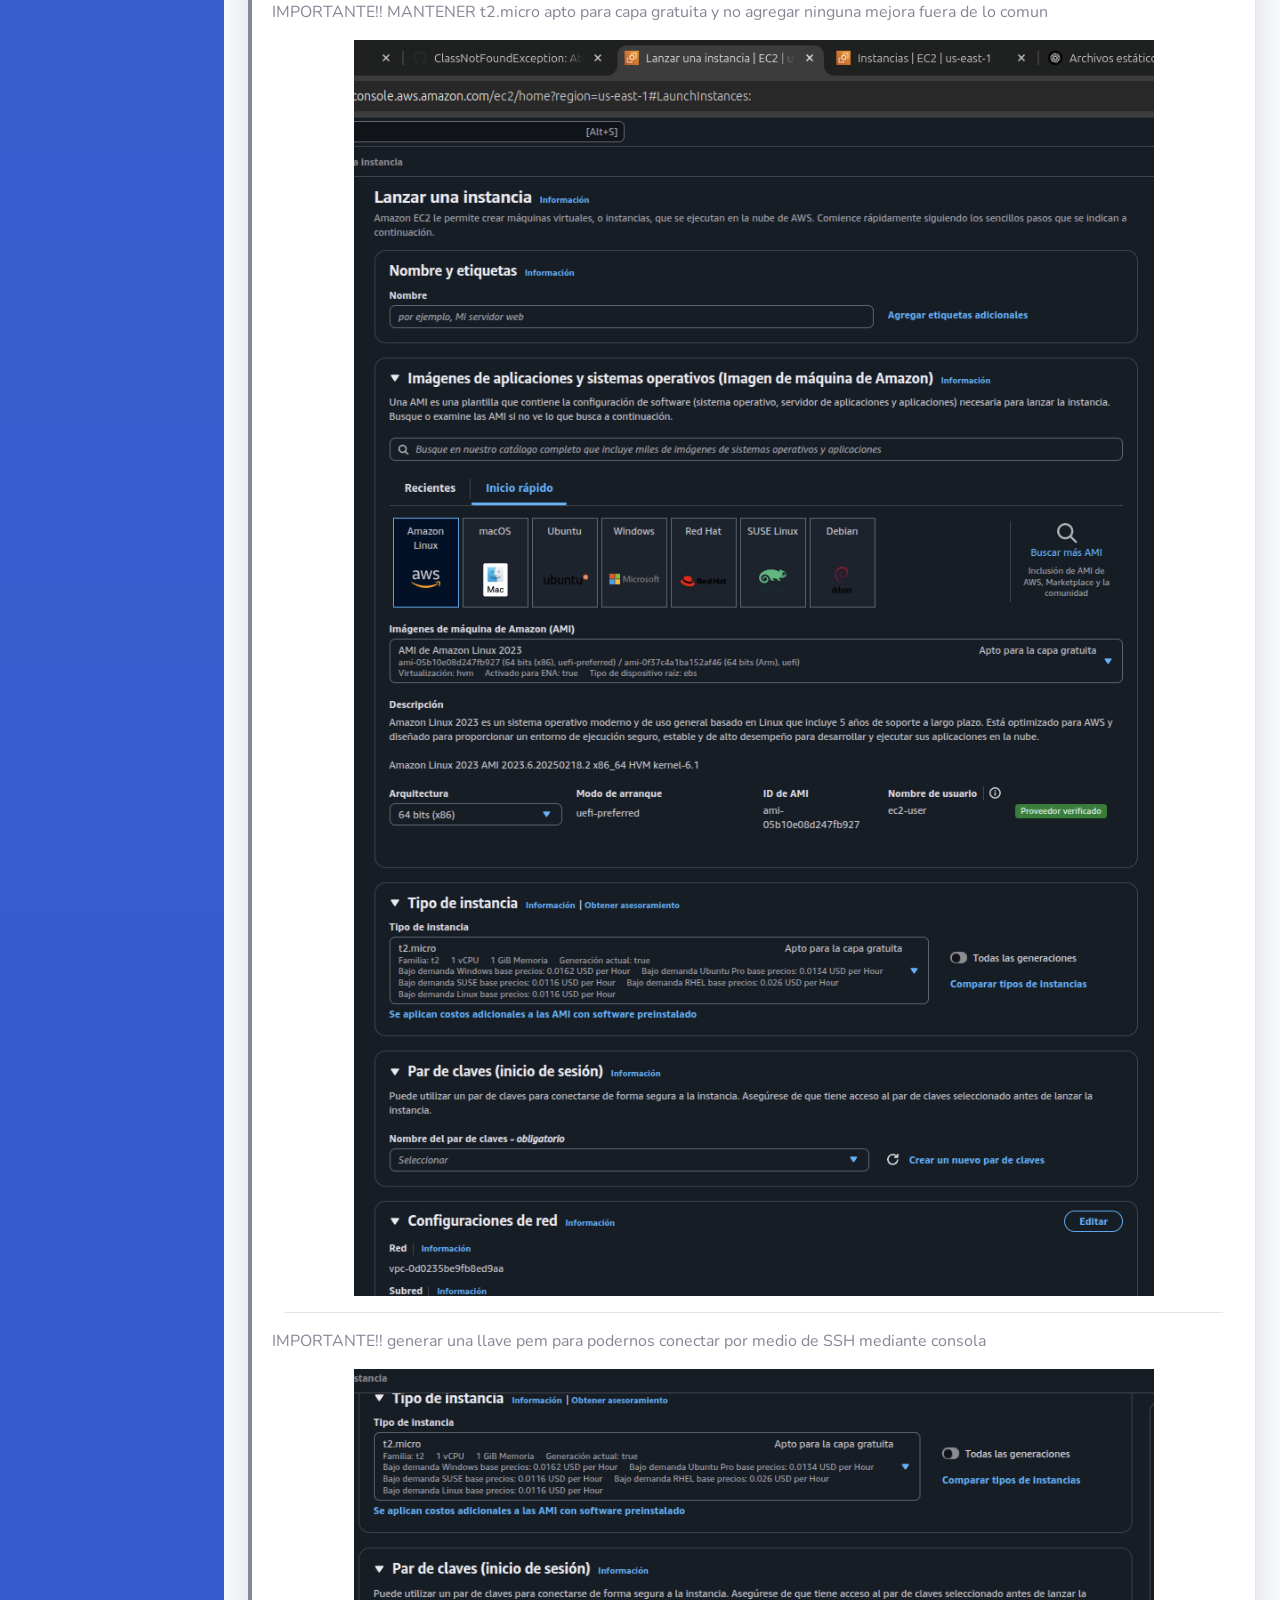
==== commit 48f00ea4: "cambios sobre uso de aws y configuraci[on de apache server" ====
--- a/index.html
+++ b/index.html
@@ -54,7 +54,7 @@
                 <a class="nav-link collapsed" href="#" data-toggle="collapse" data-target="#collapseProyects"
                     aria-expanded="true" aria-controls="collapseProyects">
                     <i class="fas fa-fw fa-cog"></i>
-                    <span>Mis Dockers</span>
+                    <span>Proyectos con Dockers</span>
                 </a>
                 <div id="collapseProyects" class="collapse" aria-labelledby="headingTwo" data-parent="#accordionSidebar">
                     <div class="bg-white py-2 collapse-inner rounded">
@@ -65,6 +65,20 @@
                         <a class="collapse-item"  target="blank" href="#symfony-docker">Symfony</a>
                     </div>
                 </div>
+                <a class="nav-link collapsed" href="#" data-toggle="collapse" data-target="#collapseAWS"
+                    aria-expanded="true" aria-controls="collapseAWS">
+                    <i class="fas fa-fw fa-cog"></i>
+                    <span>Despliegues de proyecto</span>
+                </a>
+                <div id="collapseAWS" class="collapse" aria-labelledby="headingTwo" data-parent="#accordionSidebar">
+                    <div class="bg-white py-2 collapse-inner rounded">
+                        <h6 class="collapse-header">AWS </h6>
+                        <a class="collapse-item"  target="blank" href="#aws_server">Configuración de EC2</a>
+                        <a class="collapse-item"  target="blank" href="#aws_apache">Apache con Symfony</a>
+                    </div>
+                </div>
+
+                
             </li>
 
             <!-- Heading -->
@@ -103,7 +117,7 @@
                 <a class="nav-link collapsed" href="#" data-toggle="collapse" data-target="#herramientas_utilidades"
                     aria-expanded="true" aria-controls="herramientas_utilidades">
                     <i class="fas fa-fw fa-cog"></i>
-                    <span>Docker</span>
+                    <span>Dockers</span>
                 </a>
                 <div id="herramientas_utilidades" class="collapse" aria-labelledby="headingTwo" data-parent="#accordionSidebar">
                     <div class="bg-white py-2 collapse-inner rounded">
@@ -1095,118 +1109,387 @@
                         </div>
                     </div>
                     
-                    <hr>
-                    <div class="col-xl-12 col-md-12 mb-12" id="symofny">
-                        <h1 id="symfony-docker">Symfony con docker</h1>
-                        <p>
-                            Symfony al igual de muchos otros frameworks de trabajo puede ser levantado usando docker o directamente en el sistema operativo, dejo una guia para la instalación local al final del post. 
-                        </p>
-            
-
-                    <hr>
+                 
                     <div class="col-xl-12 col-md-12 mb-12">
                         <h1 id="symfony-docker">Symfony con docker</h1>
                         <p>
                             Symfony al igual de muchos otros frameworks de trabajo puede ser levantado usando docker o directamente en el sistema operativo, dejo una guia para la instalación local al final del post. 
                         </p>
             
-            
-                        <div class="card border-left-secondary shadow h-100 py-2">
-                            <div class="card-body">
-                                <div class="row no-gutters align-items-center">
-                                    <div class="col mr-2">
-                                        <div class="text-xs font-weight-bold text-primary text-uppercase mb-1">
-                                            Instalación con docker</div>
-                                    </div>
-                                    <hr>
-                                    <div class="col-auto">
-                                        <i class="fas fa-cogs fa-2x text-gray-300"></i>
-                                    </div>
-                                </div>
-                                <div class="row">
-                                    <div class="col-md-12">
-                                        <p>
-                                            Para levantar el proyecto vacio solo es necesario tener docker y docker compose y ejecutar:
-                                        </p>
-                                    </div>
-                                    <div class="col-md-12">
-                                        <pre class="command">docker compose up --build</pre>
-                                    </div>
-                                    <div class="col-md-12">
-                                        <p>
-                                            Adjunto el código en git pueden copiarlo con: 
-                                        </p>
-                                    </div>
-                                    <div class="col-md-12">
-                                        <pre class="command">git clone git@github.com:UcedaMunto/presupuestos.git</pre>
-                                    </div>
-            
+                    </div>
+                    <div class="card border-left-secondary shadow h-100 py-2">
+                        <div class="card-body">
+                            <div class="row no-gutters align-items-center">
+                                <div class="col mr-2">
+                                    <div class="text-xs font-weight-bold text-primary text-uppercase mb-1">
+                                        Instalación con docker</div>
+                                </div>
+                                <hr>
+                                <div class="col-auto">
+                                    <i class="fas fa-cogs fa-2x text-gray-300"></i>
+                                </div>
+                            </div>
+                            <div class="row">
+                                <div class="col-md-12">
+                                    <p>
+                                        Para levantar el proyecto vacio solo es necesario tener docker y docker compose y ejecutar:
+                                    </p>
+                                </div>
+                                <div class="col-md-12">
+                                    <pre class="command">docker compose up --build</pre>
+                                </div>
+                                <div class="col-md-12">
+                                    <p>
+                                        Adjunto el código en git pueden copiarlo con: 
+                                    </p>
+                                </div>
+                                <div class="col-md-12">
+                                    <pre class="command">git clone git@github.com:UcedaMunto/presupuestos.git</pre>
+                                </div>
+        
+                                <div class="text-left col-xl-12 col-md-12 mb-12">
+                                    <div class="text-center col-xl-12 col-md-12 mb-12">
+                                        <img class="img-fluid" style="width: 50rem;" src="images/symfony/symfony2.png" alt="configuración"><hr>
+                                    </div>
+                                    <div class="text-center col-xl-12 col-md-12 mb-12">
+                                        <img class="img-fluid" style="width: 50rem;" src="images/symfony/symfony.png" alt="Servidor corriendo"><hr>
+                                    </div> 
+                                </div>
+                            </div>
+                        </div>
+                    </div>
+
+                    <div class="col-xl-12 col-md-12 mb-12">
+                        <h1 id="aws_server">Configuración de server gratuito con AWS</h1>
+                        <p>
+                            Configuraremos un server para montar nuestra web usando Apache y Symfony todo esto hasta con una ip publica, este server no tiene interfaz gráfica de esta forma mantendremos el performace del sitio y mantener los costos al mínimo
+                            Asumiremos de entrada que ya tienen una cuenta de AWS, solo necesitan una tarjeta de crédito o débito, si deben tener cuidado si el sitio que publican tiene demasiado transito y sobrepasan los limites gratuitos podrían tener algun cobro
+                            asi que les recomiendo configurar alertas de costos o dejar apagado el server cuando no lo ocupen.
+                        </p>
+                    </div>
+                    <div class="card border-left-secondary shadow h-100 py-2">
+                        <div class="card-body">
+                            <div class="row no-gutters align-items-center">
+                                <div class="col mr-2">
+                                    <div class="text-xs font-weight-bold text-primary text-uppercase mb-1">
+                                        Configuración de server gratuito con AWS</div>
+                                </div>
+                                <hr>
+                                <div class="col-auto">
+                                    <i class="fas fa-cogs fa-2x text-gray-300"></i>
+                                </div>
+                            </div>
+                            <div class="row">
+                                
+                                <div class="text-left col-xl-12 col-md-12 mb-12">
+                                    <p>
+                                        IMPORTANTE!! MANTENER t2.micro apto para capa gratuita y no agregar ninguna mejora fuera de lo comun
+                                    </p>
+                                    <div class="text-center col-xl-12 col-md-12 mb-12">
+                                        <img class="img-fluid" style="width: 50rem;" src="images/amazon/ec2 1.0.png" alt="configuración"><hr>
+                                    </div>
+                                    <p>
+                                        IMPORTANTE!! generar una llave pem para podernos conectar por medio de SSH mediante consola
+                                    </p>
+                                    <div class="text-center col-xl-12 col-md-12 mb-12">
+                                        <img class="img-fluid" style="width: 50rem;" src="images/amazon/ec2 2.0.png" alt="Servidor corriendo"><hr>
+                                    </div> 
+                                    <div class="text-center col-xl-12 col-md-12 mb-12">
+                                        <img class="img-fluid" style="width: 50rem;" src="images/amazon/ec2 2.1.png" alt="Servidor corriendo"><hr>
+                                    </div>
+                                    <p>
+                                        Permitir trafico HTTP, HTTPS y SSH en el server
+                                    </p>
+                                    <div class="text-center col-xl-12 col-md-12 mb-12">
+                                        <img class="img-fluid" style="width: 50rem;" src="images/amazon/ec2 2.2.png" alt="Servidor corriendo"><hr>
+                                    </div> 
+                                    <p>
+                                        Para conectarnos por medio de SSH utilizar la llave .pem de esta forma
+                                    </p>
+                                    <div class="text-center col-xl-12 col-md-12 mb-12">
+                                        <img class="img-fluid" style="width: 50rem;" src="images/amazon/ec2 3.0.png" alt="Servidor corriendo"><hr>
+                                    </div> 
+                                </div>
+                            </div>
+                        </div>
+                    </div>
+
+                    <div class="col-xl-12 col-md-12 mb-12">
+                        <h1 id="aws_apache">Configuración de server apache con Symfony Framework</h1>
+                        <p>
+                            Primeramente partimos de que ya tenemos clonado el repositorio de git, y empezaremos con la instalación de apache, php y symfony
+                        </p>
+                    </div>
+                    <div class="card border-left-secondary shadow h-100 py-2">
+                        <div class="card-body">
+                            <div class="row">
+                                
+                                <div class="text-left col-xl-12 col-md-12 mb-12">
+                                    <p>
+                                        1- Cambiar los permisos de los archivos del proyecto, en mi caso use Docker por lo que las carpetas del proyecto estan más internas, la carpeta public es normalmente en Symfony la carpeta raiz para el proyecto
+                                    </p>
+                                    <div class="text-left col-xl-12 col-md-12 mb-12">
+                                        <div class="col-md-12">
+                                            <pre class="command text-start">sudo chown -R www-data:www-data /home/admin/presupuestos/php/presupuesto/public</pre>
+                                            <pre class="command text-start">sudo chmod -R 755 /home/admin/presupuestos/php/presupuesto/public</pre>
+                                        </div>
+                                    </div>
+                                    <p>
+                                        2- Verificar instalación de php
+                                    </p>
+                                    <div class="text-left col-xl-12 col-md-12 mb-12">
+                                        <div class="col-md-12">
+                                            <pre class="command text-start">php -v </pre>
+                                            <p>2.1 Salida esperada</p>
+                                                <pre class="command text-start">
+                                                PHP 8.2.27 (cli) (built: Dec 24 2024 06:13:38) (NTS)
+                                                Copyright (c) The PHP Group
+                                                Zend Engine v4.2.27, Copyright (c) Zend Technologies
+                                                with Zend OPcache v8.2.27, Copyright (c), by Zend Technologies</pre>
+                                           
+                                            <p>2.1.0 En caso de que php no este instalado proceder a instalar la versión que necesite tu proyecto</p>
+                                                <pre class="command text-start">
+                                                sudo apt update
+                                                sudo apt install -y software-properties-common
+                                                sudo add-apt-repository -y ppa:ondrej/php
+                                                sudo apt update</pre>
+                                        </div>
+                                    </div>
+                                    <p>
+                                        3- Intalar composer
+                                    </p>
+                                    <div class="text-left col-xl-12 col-md-12 mb-12">
+                                        <div class="col-md-12">
+                                            <pre class="command text-start">curl -sS https://getcomposer.org/installer | php</pre>
+
+                                            <pre class="command text-start">sudo mv composer.phar /usr/local/bin/composer</pre>
+                                            <p>
+                                                3.1 - composer -v muestra la versión instalada
+                                            </p>
+                                            <pre class="command text-start">composer -V</pre>
+                                            <pre class="command text-start">
+                                                Composer version 2.8.6 2025-02-25 13:03:50
+                                                PHP version 8.2.27 (/usr/bin/php8.2)</pre>
+                                        </div>
+                                    </div>
+                                    
+                                    <p>
+                                        3- Intalar las dependencias del proyecto usando el siguiente comando
+                                    </p>
+                                    <div class="text-left col-xl-12 col-md-12 mb-12">
+                                        <div class="col-md-12">
+                                            <pre class="command text-start">composer install</pre>
+
+                                            <pre class="command text-start">sudo mv composer.phar /usr/local/bin/composer</pre>
+                                            <p>
+                                                3.1 - composer -v muestra la versión instalada
+                                            </p>
+                                            <pre class="command text-start">composer -V</pre>
+                                            <pre class="command text-start">
+                                                Composer version 2.8.6 2025-02-25 13:03:50
+                                                PHP version 8.2.27 (/usr/bin/php8.2)</pre>
+                                            <p>
+                                                3.2 - Instalar apache
+                                            </p>
+                                            <pre class="command text-start">sudo apt install apache2 -y</pre>
+                                            <p>
+                                                3.3 - Verificar status
+                                            </p>
+                                            <pre class="command text-start">systemctl status apache2</pre>
+                                            <p>
+                                                3.4 -Instalar Dependencias Básicas
+                                            </p>
+                                            <pre class="command text-start">sudo apt update && sudo apt install -y curl unzip php-cli apache2</pre>
+
+
+                                            <p>
+                                                3.5 - Extensiones Necesarias
+                                            </p>
+                                            <pre class="command text-start">
+                                                sudo add-apt-repository ppa:ondrej/php -y
+                                                sudo apt update
+                                                sudo apt install -y php8.2 php8.2-cli php8.2-common php8.2-mbstring php8.2-xml php8.2-zip php8.2-curl php8.2-gd php8.2-bcmath php8.2-intl php8.2-readline php8.2-soap php8.2-fpm libapache2-mod-php8.2 php8.2-pgsql
+                                                </pre>
+
+                                            <p>
+                                                3.6 - Configurar Apache para Symfony
+                                            </p>
+                                            <pre class="command text-start">
+                                                sudo a2enmod rewrite headers proxy_fcgi setenvif ssl expires
+                                                sudo systemctl restart apache2
+                                            </pre>
+
+                                            <p>
+                                                3.7 - sudo nano /etc/apache2/sites-available/symfony.conf
+                                            </p>
+                                            <pre class="command text-start">
+                                                sudo nano /etc/apache2/sites-available/symfony.conf
+                                            </pre>
+
+                                            <p>
+                                                3.8 - Configurar el archivo de virtual host
+                                            </p>
+                                            <pre class="command text-start">
+                                                <VirtualHost *:80>
+                                                    ServerName ec2-3-80-189-57.compute-1.amazonaws.com
+                                                    DocumentRoot /home/admin/presupuestos/php/presupuesto/public
+                                                
+                                                    <Directory /home/admin/presupuestos/php/presupuesto/public>
+                                                        AllowOverride All
+                                                        Require all granted
+                                                       # Options FollowSymLinks
+                                                    </Directory>
+                                                
+                                                      # Habilitar caché en Apache
+                                                    <IfModule mod_expires.c>
+                                                        ExpiresActive On
+                                                        ExpiresByType text/css "access plus 8 hours"
+                                                        ExpiresByType text/javascript "access plus 8 hours"
+                                                        ExpiresByType application/javascript "access plus 8 hours"
+                                                        ExpiresByType image/jpeg "access plus 8 hours"
+                                                        ExpiresByType image/png "access plus 8 hours"
+                                                        ExpiresByType image/gif "access plus 8 hours"
+                                                        ExpiresByType image/webp "access plus 8 hours"
+                                                        ExpiresByType image/svg+xml "access plus 8 hours"
+                                                    </IfModule>
+                                                
+                                                    <IfModule mod_headers.c>
+                                                        <FilesMatch "\.(css|js|jpg|jpeg|png|gif|webp|svg)$">
+                                                            Header set Cache-Control "max-age=28800, public"
+                                                        </FilesMatch>
+                                                    </IfModule>
+                                                    #<IfModule mod_rewrite.c>
+                                                    #    RewriteEngine On
+                                                    #    RewriteCond %{REQUEST_FILENAME} !-f
+                                                    #    RewriteCond %{REQUEST_FILENAME} !-d
+                                                    #    RewriteRule ^ /index.php [QSA,L]
+                                                    #</IfModule>
+                                                
+                                                    <FilesMatch "\.php$">
+                                                        SetHandler "proxy:unix:/run/php/php8.2-fpm.sock|fcgi://localhost/"
+                                                    </FilesMatch>
+                                                
+                                                    ErrorLog ${APACHE_LOG_DIR}/symfony_error.log
+                                                    CustomLog ${APACHE_LOG_DIR}/symfony_access.log combined
+                                                </VirtualHost>
+                                            </pre>
+
+                                            <p>
+                                                3.8 - Habilitar el sitio y reiniciar apache
+                                            </p>
+                                            <pre class="command text-start">
+                                                sudo a2ensite symfony.conf
+                                                sudo systemctl restart apache2
+                                            </pre>
+
+                                            <p>
+                                                3.9 -  Ejecutar composer para producción, recordemos configurar antes el csv para producción
+                                            </p>
+                                            <pre class="command text-start">
+                                                composer install --no-dev --optimize-autoloader
+                                            </pre>
+
+                                            <p>
+                                                3.10 - Instalar assets
+                                            </p>
+                                            <pre class="command text-start">
+                                                php bin/console assets:install --symlink --relative
+                                            </pre>
+
+                                            <p>
+                                                3.11 - Limpiar cache
+                                            </p>
+                                            <pre class="command text-start">
+                                                php bin/console cache:clear --env=prod
+                                                php bin/console cache:warmup --env=prod
+                                            </pre>
+                                            
+
+                                            <p>
+                                                3.12 - Como sujerencia seria bueno volver ajustar los permisos para www-data
+                                            </p>
+                                            <pre class="command text-start">
+                                                sudo chown -R www-data:www-data /home/admin/presupuestos/php/presupuesto
+                                                sudo chmod -R 755 /home/admin/presupuestos/php/presupuesto
+                                                sudo chmod -R 775 /home/admin/presupuestos/php/presupuesto/var
+                                            </pre>
+
+                                            <p>
+                                                3.13 - Reiniciar apache
+                                            </p>
+                                            <pre class="command text-start">
+                                                sudo systemctl restart apache2
+                                            </pre>
+                                            
+                                            <strong><p>
+                                                FIN! ahora ya podrias ir al dominio de tu servidor o apuntar el dominio a la ip del server para ver como esta tu proyecto, omitimos la configuraciónde la base de datos pero deberia funcionar bien si se tienen instalados los modulos de php correctos
+                                            </p></strong>
+
+                                            <a href="http://ec2-3-80-189-57.compute-1.amazonaws.com/">http://ec2-3-80-189-57.compute-1.amazonaws.com/</a>
+
+                                        </div>
+                                    </div>
+                                </div>
+                            </div>
+                        </div>
+                    </div>
+
+                
+
+                    <hr>
+                    <div class="card border-left-primary shadow h-100 py-2">
+                        <div class="card-body">
+                            <div class="row no-gutters align-items-center">
+                                <div class="col mr-2">
+                                    <div class="text-xs font-weight-bold text-primary text-uppercase mb-1" id="symfony-presupuesto">Sistema de presupuestos</div>
+                                </div>
+                                <div class="col-auto">
+                                    <i class="fas fa-cogs fa-2x text-gray-300"></i>
+                                </div>
+                            </div>
+                            <div class="row">
+                                <div class="col-md-12">
+                                    <p>
+                                        Pequeño sistema de presupuestos y consumos, hecho con symfony con MVC, permite llevar un control de las compras realizadas y el exceso sobre este además de archivos relacionados a las compras.
+                                    </p>
+
+                                    <p>
+                                        Se ha utilizado docker para levantar el proyecto y se proporciona una base de datos inicial para montar y probar el proyecto
+                                    </p>
+
+                                </div>
+                                <div class="text-left col-xl-12 col-md-12 mb-12">
+                                
                                     <div class="text-left col-xl-12 col-md-12 mb-12">
                                         <div class="text-center col-xl-12 col-md-12 mb-12">
-                                            <img class="img-fluid" style="width: 50rem;" src="images/symfony/symfony2.png" alt="configuración"><hr>
+                                            <img class="img-fluid" style="width: 100rem;" src="images/symfony/PRESUPUESTO 1.png" alt="..."><hr>
                                         </div>
                                         <div class="text-center col-xl-12 col-md-12 mb-12">
-                                            <img class="img-fluid" style="width: 50rem;" src="images/symfony/symfony.png" alt="Servidor corriendo"><hr>
+                                            <img class="img-fluid" style="width: 100rem;" src="images/symfony/PRESUPUESTO 2.png" alt="..."><hr>
                                         </div> 
                                     </div>
-                                </div>
-                            </div>
-                        </div>
-                        <hr>
-                        <div class="card border-left-primary shadow h-100 py-2">
-                            <div class="card-body">
-                                <div class="row no-gutters align-items-center">
-                                    <div class="col mr-2">
-                                        <div class="text-xs font-weight-bold text-primary text-uppercase mb-1" id="symfony-presupuesto">Sistena de presupuestos</div>
-                                    </div>
-                                    <div class="col-auto">
-                                        <i class="fas fa-cogs fa-2x text-gray-300"></i>
-                                    </div>
-                                </div>
-                                <div class="row">
-                                    <div class="col-md-12">
-                                        <p>
-                                            Pequeño sistema de presupuestos y consumos, hecho con symfony con MVC, permite llevar un control de las compras realizadas y el exceso sobre este además de archivos relacionados a las compras.
-                                        </p>
-
-                                        <p>
-                                            Se ha utilizado docker para levantar el proyecto y se proporciona una base de datos inicial para montar y probar el proyecto
-                                        </p>
-
-                                    </div>
                                     <div class="text-left col-xl-12 col-md-12 mb-12">
+                                        <div class="text-center col-xl-12 col-md-12 mb-12">
+                                            <img class="img-fluid" style="width: 100rem;" src="images/symfony/PRESUPUESTO 3.png" alt="..."><hr>
+                                        </div>
+                                        <div class="text-center col-xl-12 col-md-12 mb-12">
+                                            <img class="img-fluid" style="width: 100rem;" src="images/symfony/PRESUPUESTO_4.png" alt="..."><hr>
+                                        </div> 
+                                    </div>
+                                    <div class="text-left col-xl-12 col-md-12 mb-12">
+                                        <div class="text-center col-xl-12 col-md-12 mb-12">
+                                            <img class="img-fluid" style="width: 100rem;" src="images/symfony/database presupuesto.png" alt="Diagrama de la base de datos"><hr>
+                                        </div>
+                                        <div class="text-center col-xl-12 col-md-12 mb-12">
+                                            <img class="img-fluid" style="width: 100rem;" src="images/symfony/PRESUPUESTO_4.png" alt="..."><hr>
+                                        </div> 
+                                    </div>
+
                                     
-                                        <div class="text-left col-xl-12 col-md-12 mb-12">
-                                            <div class="text-center col-xl-12 col-md-12 mb-12">
-                                                <img class="img-fluid" style="width: 100rem;" src="images/symfony/PRESUPUESTO 1.png" alt="..."><hr>
-                                            </div>
-                                            <div class="text-center col-xl-12 col-md-12 mb-12">
-                                                <img class="img-fluid" style="width: 100rem;" src="images/symfony/PRESUPUESTO 2.png" alt="..."><hr>
-                                            </div> 
-                                        </div>
-                                        <div class="text-left col-xl-12 col-md-12 mb-12">
-                                            <div class="text-center col-xl-12 col-md-12 mb-12">
-                                                <img class="img-fluid" style="width: 100rem;" src="images/symfony/PRESUPUESTO 3.png" alt="..."><hr>
-                                            </div>
-                                            <div class="text-center col-xl-12 col-md-12 mb-12">
-                                                <img class="img-fluid" style="width: 100rem;" src="images/symfony/PRESUPUESTO_4.png" alt="..."><hr>
-                                            </div> 
-                                        </div>
-                                        <div class="text-left col-xl-12 col-md-12 mb-12">
-                                            <div class="text-center col-xl-12 col-md-12 mb-12">
-                                                <img class="img-fluid" style="width: 100rem;" src="images/symfony/database presupuesto.png" alt="Diagrama de la base de datos"><hr>
-                                            </div>
-                                            <div class="text-center col-xl-12 col-md-12 mb-12">
-                                                <img class="img-fluid" style="width: 100rem;" src="images/symfony/PRESUPUESTO_4.png" alt="..."><hr>
-                                            </div> 
-                                        </div>
-
-                                        
-                                    </div>
-                                </div>
-                            </div>
-                        </div> 
-                    </div>
+                                </div>
+                            </div>
+                        </div>
+                    </div> 
 
 
                     <div class="d-sm-flex align-items-center justify-content-between mb-4">
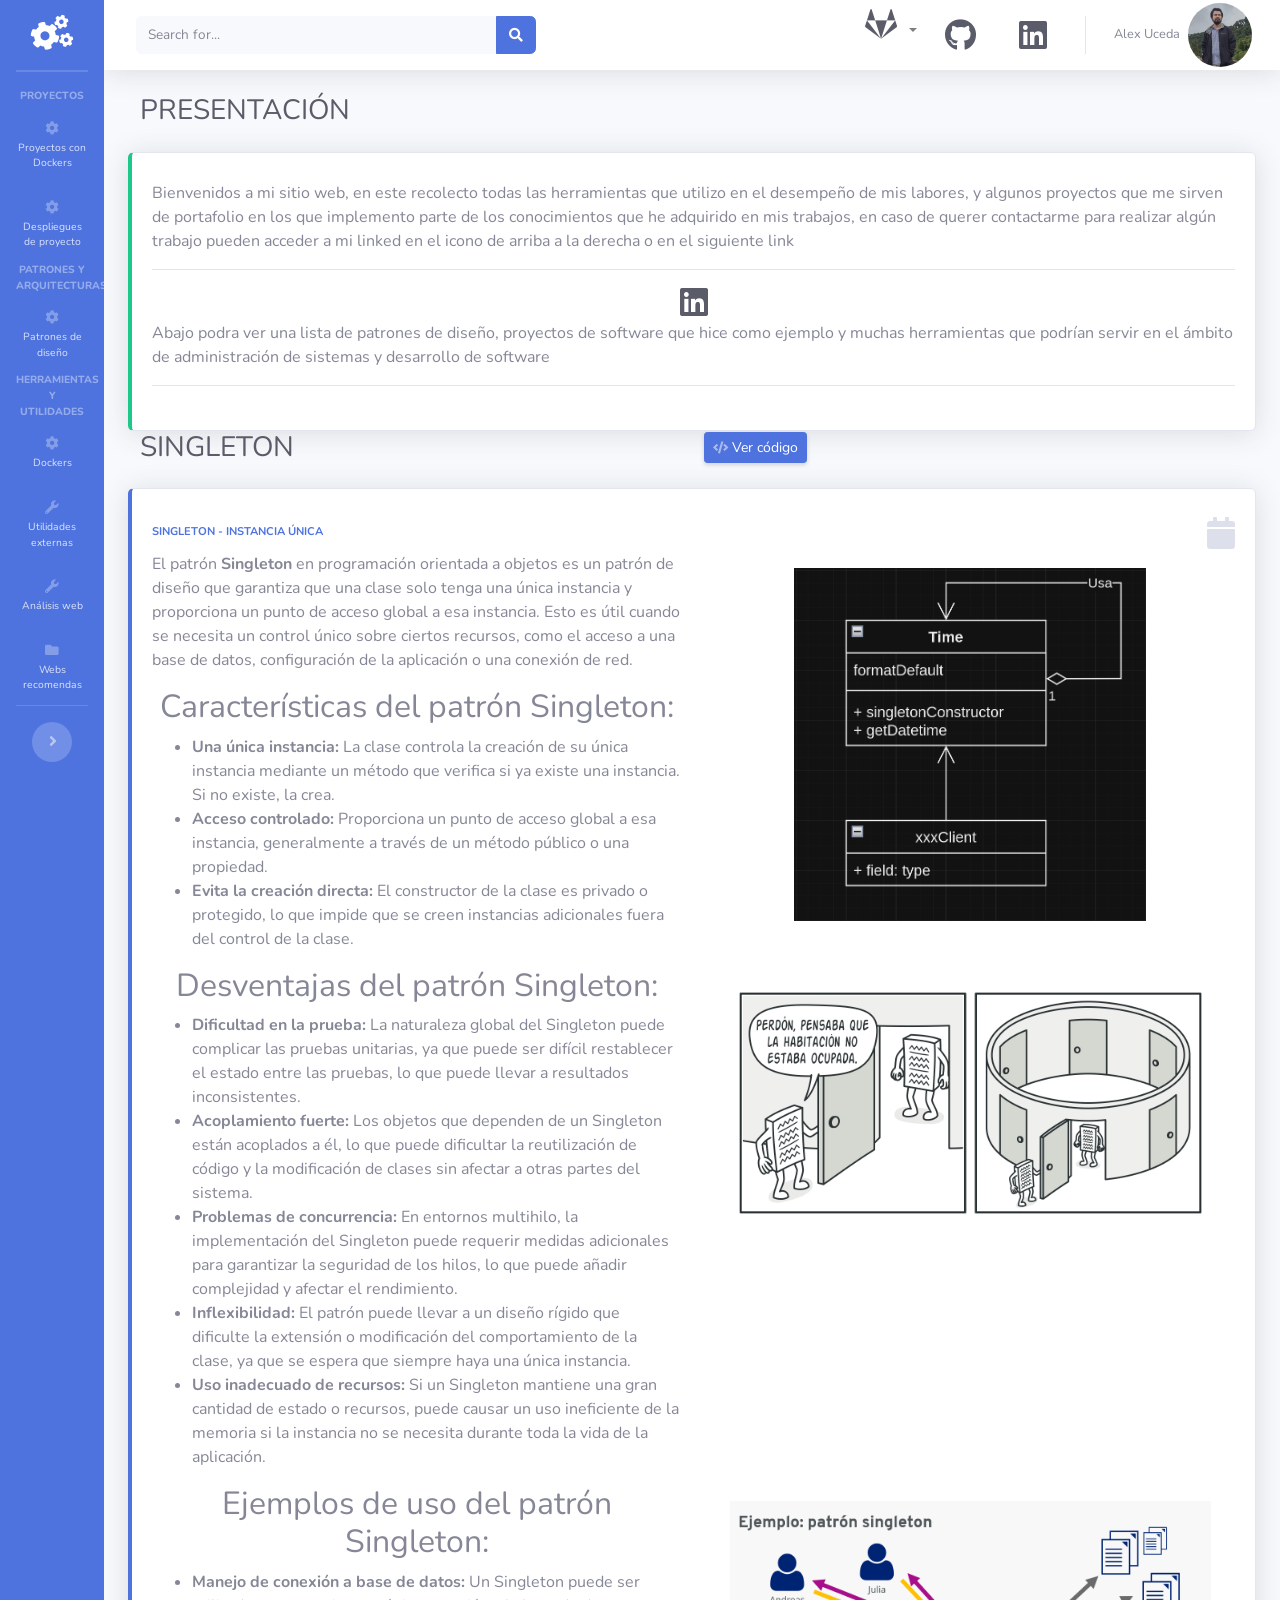
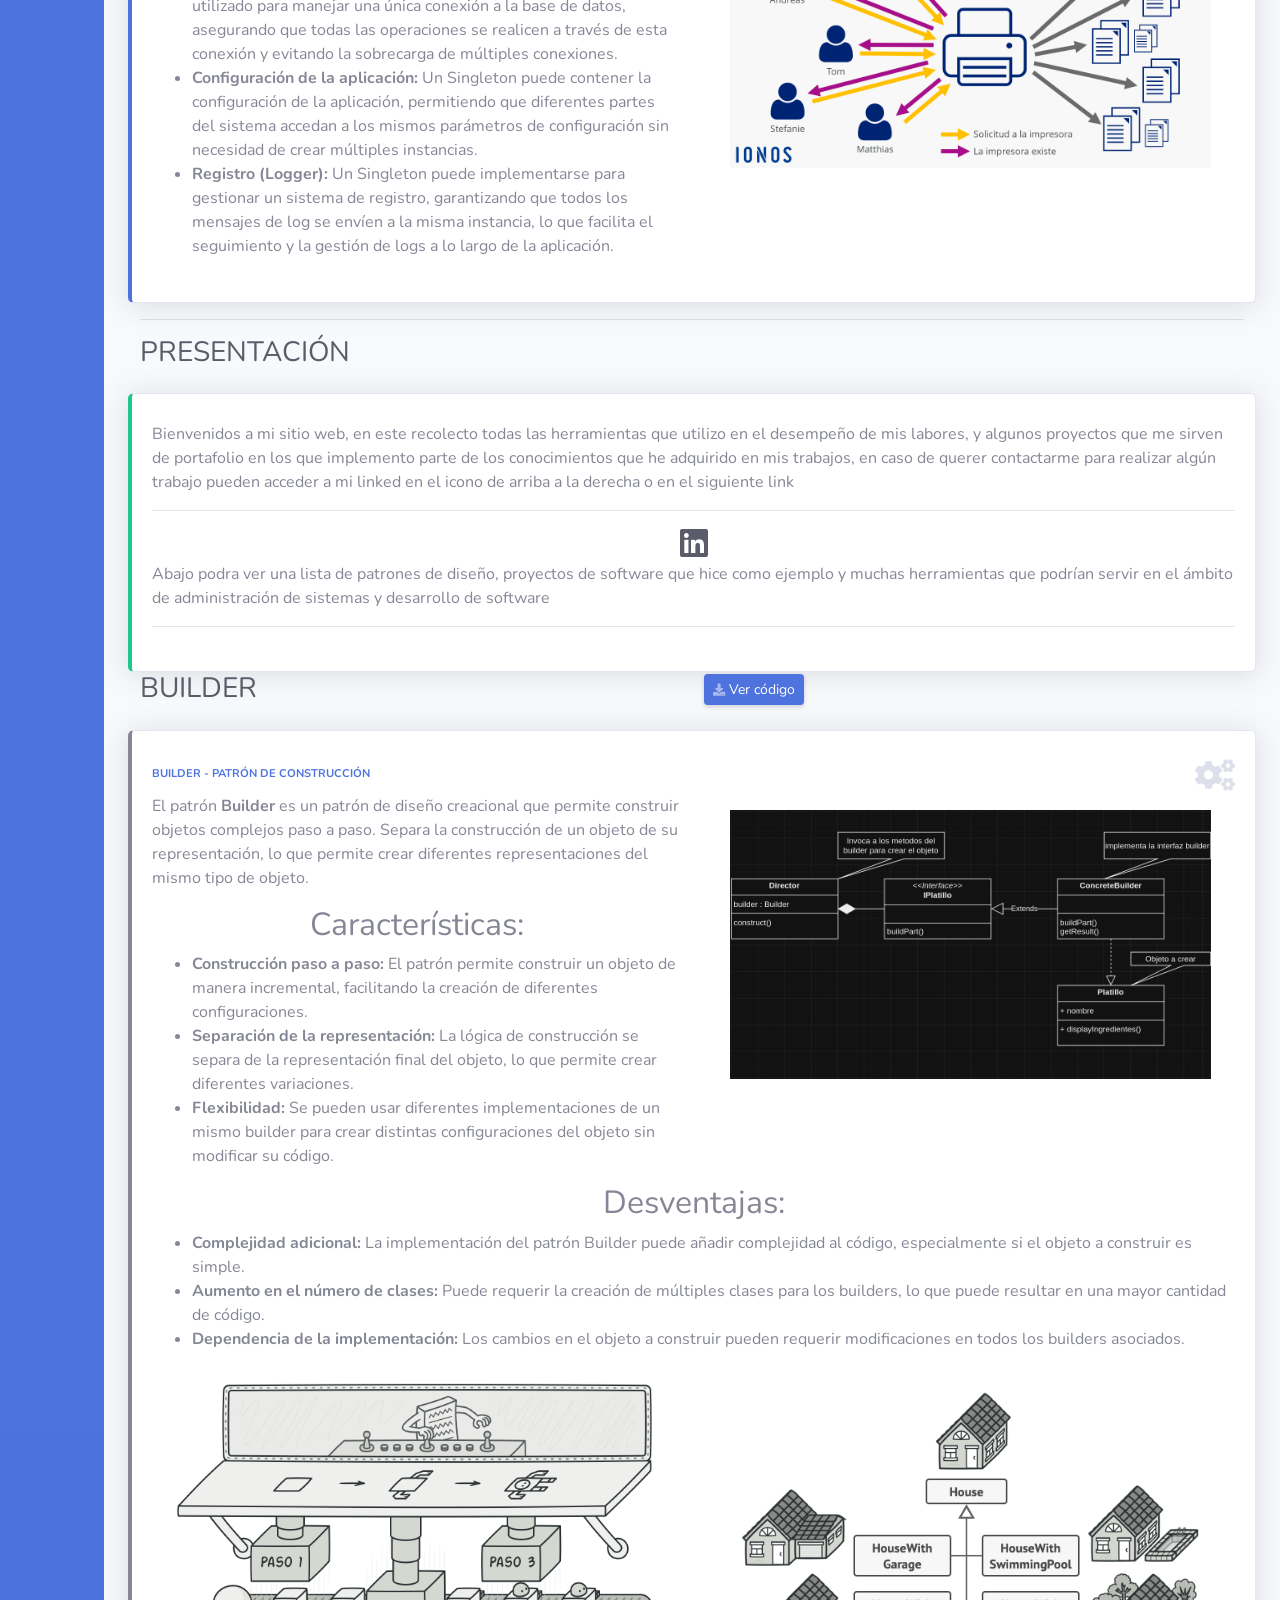
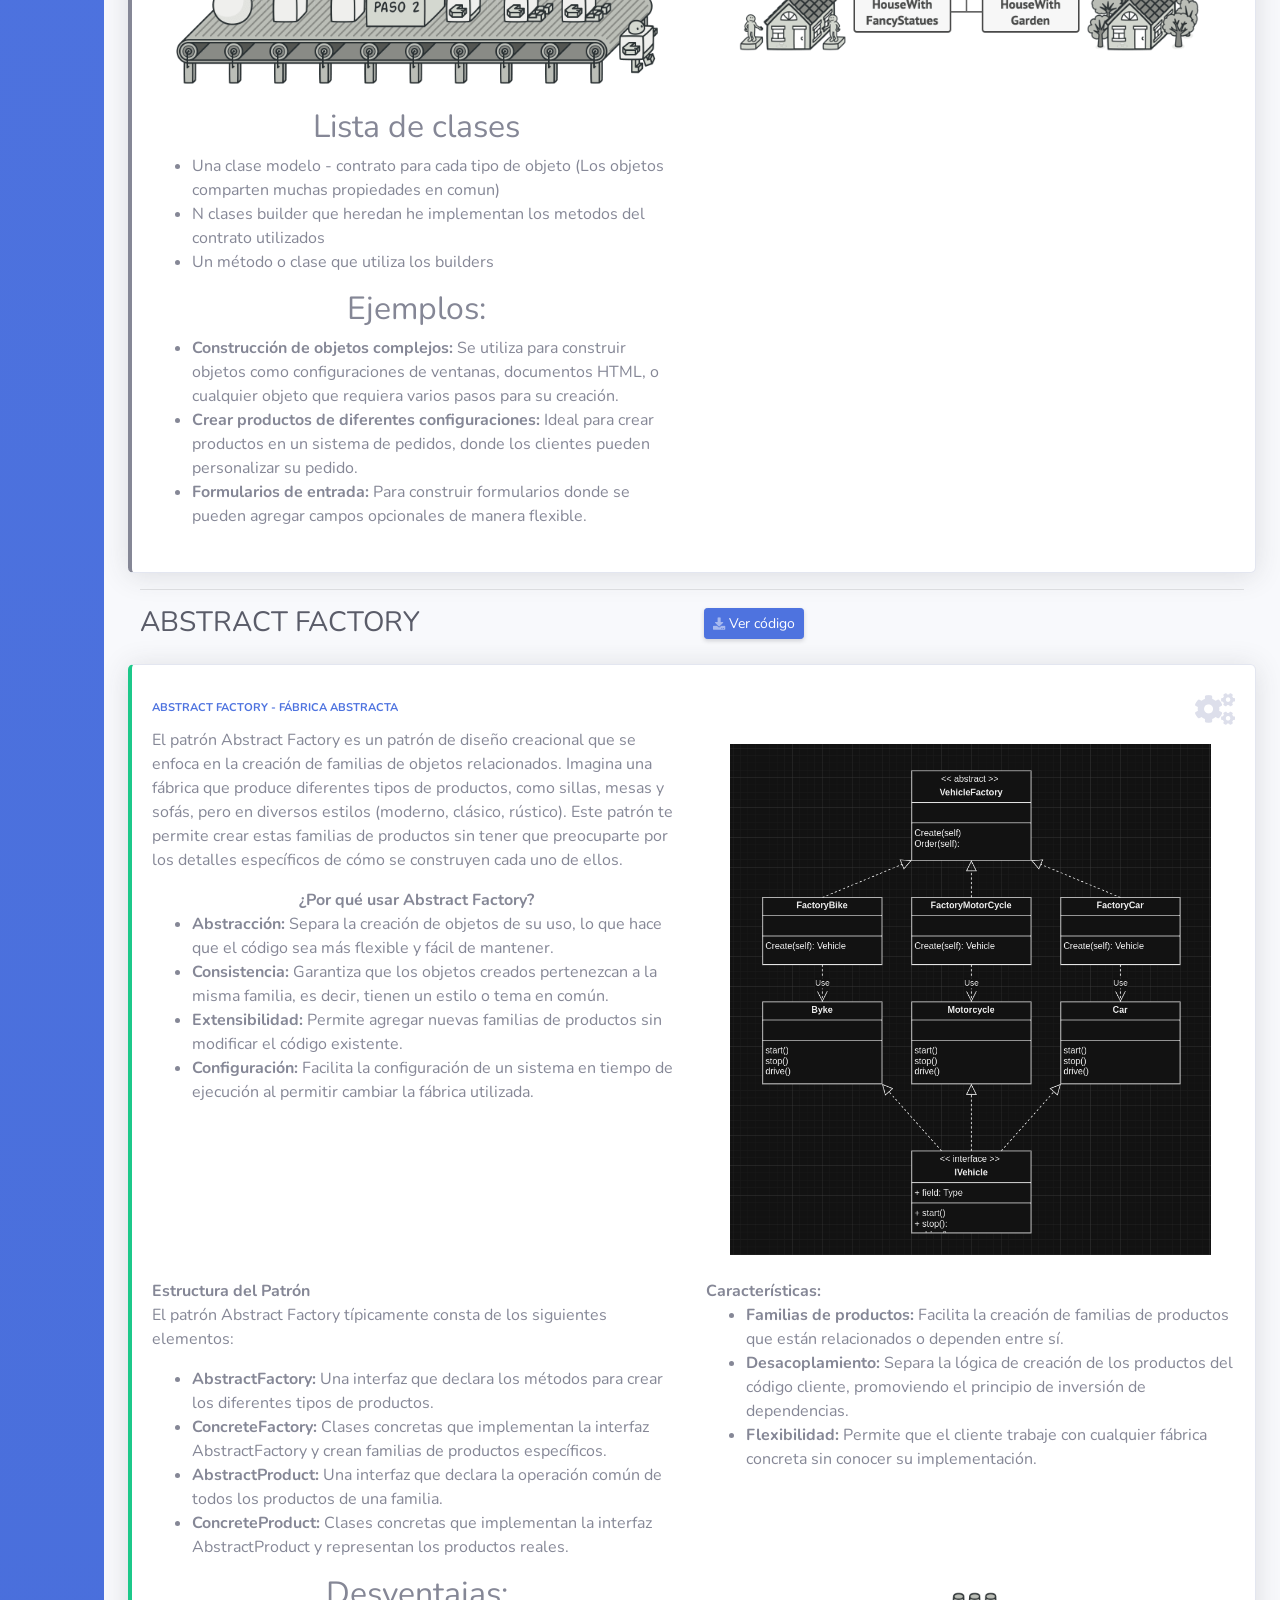
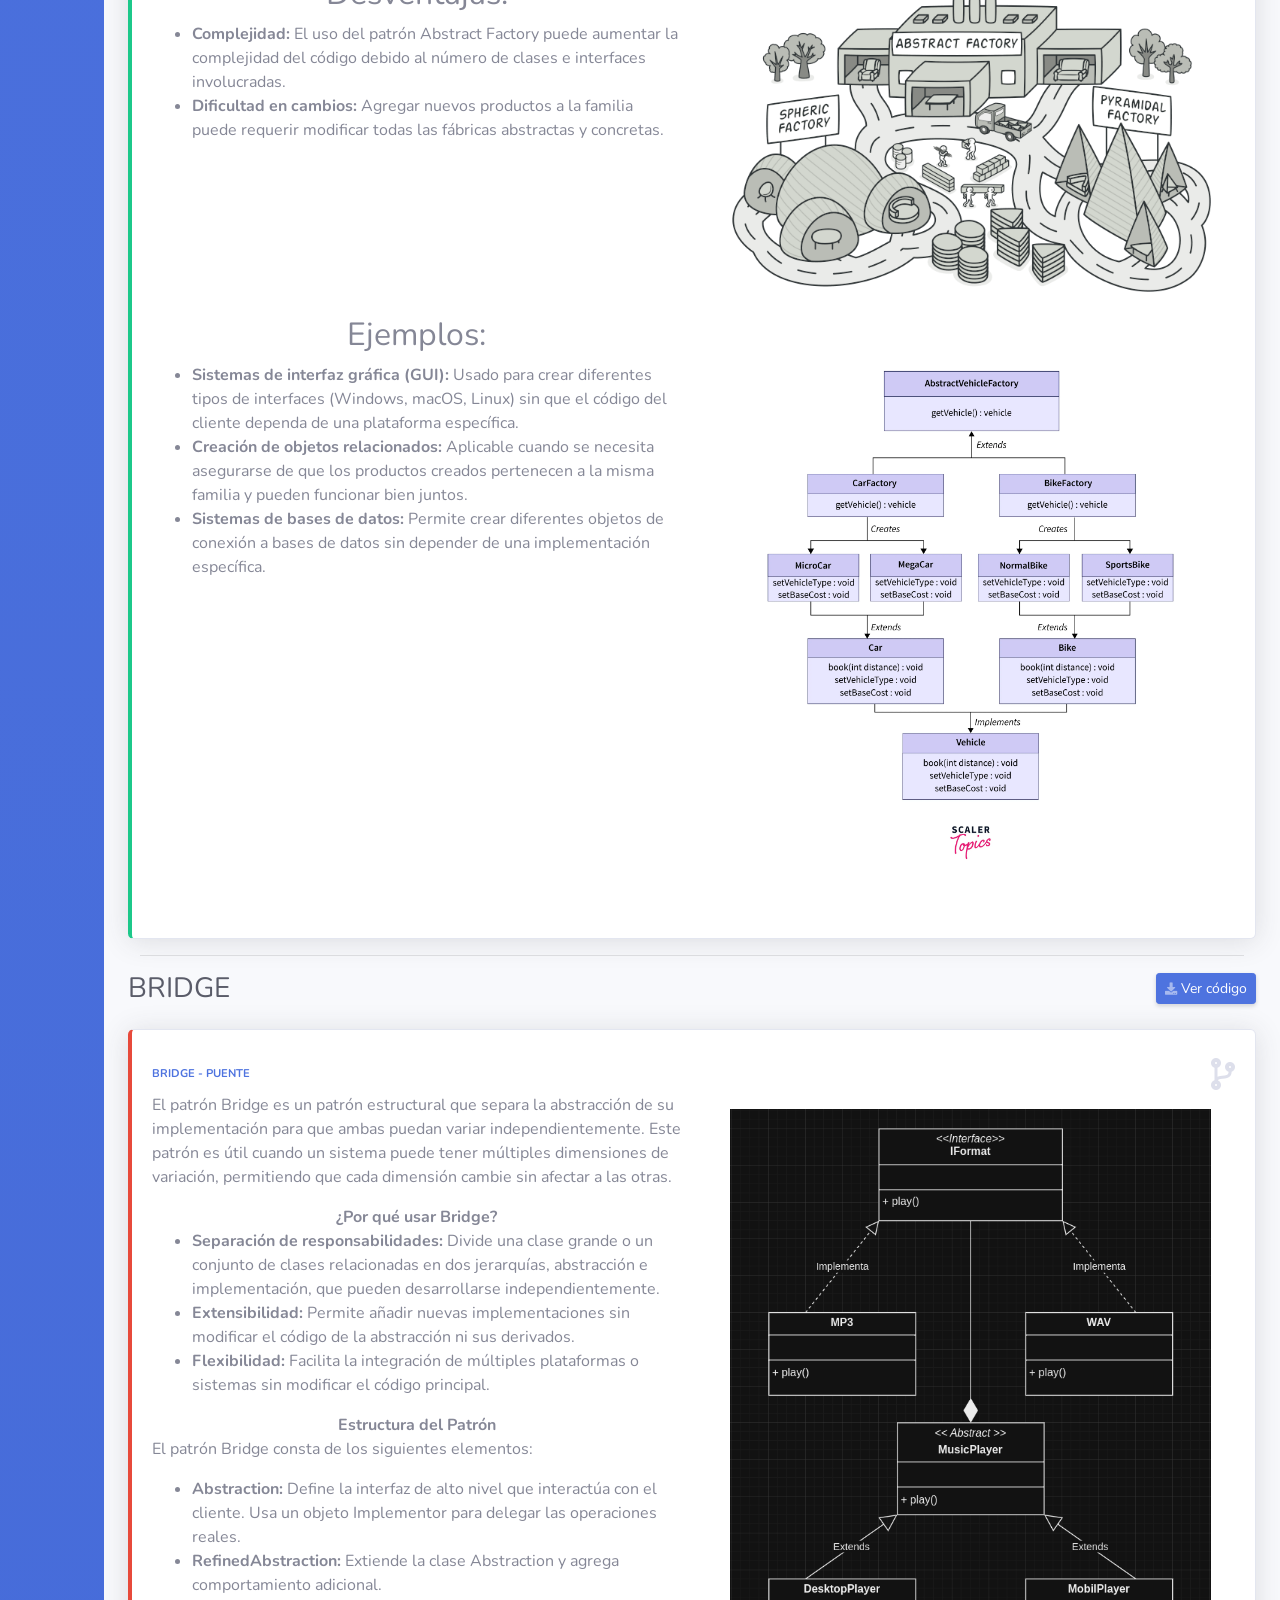
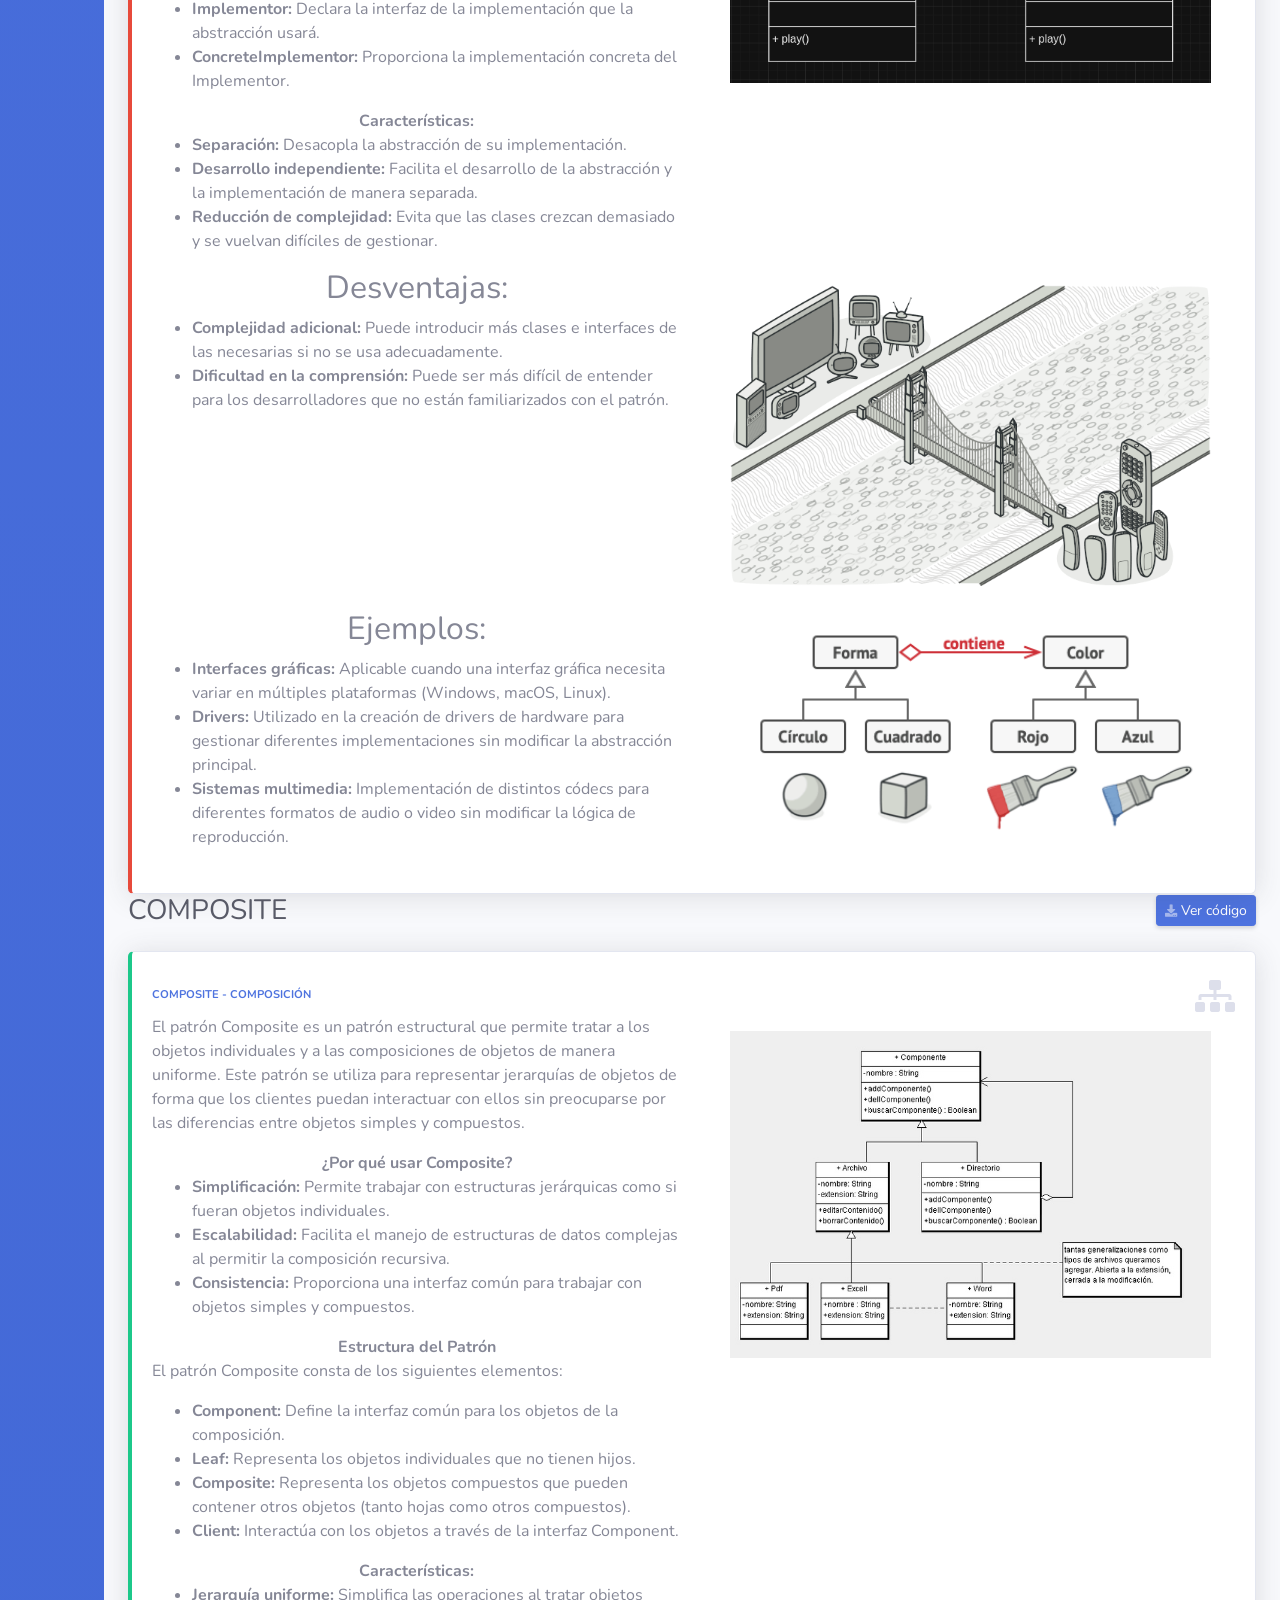
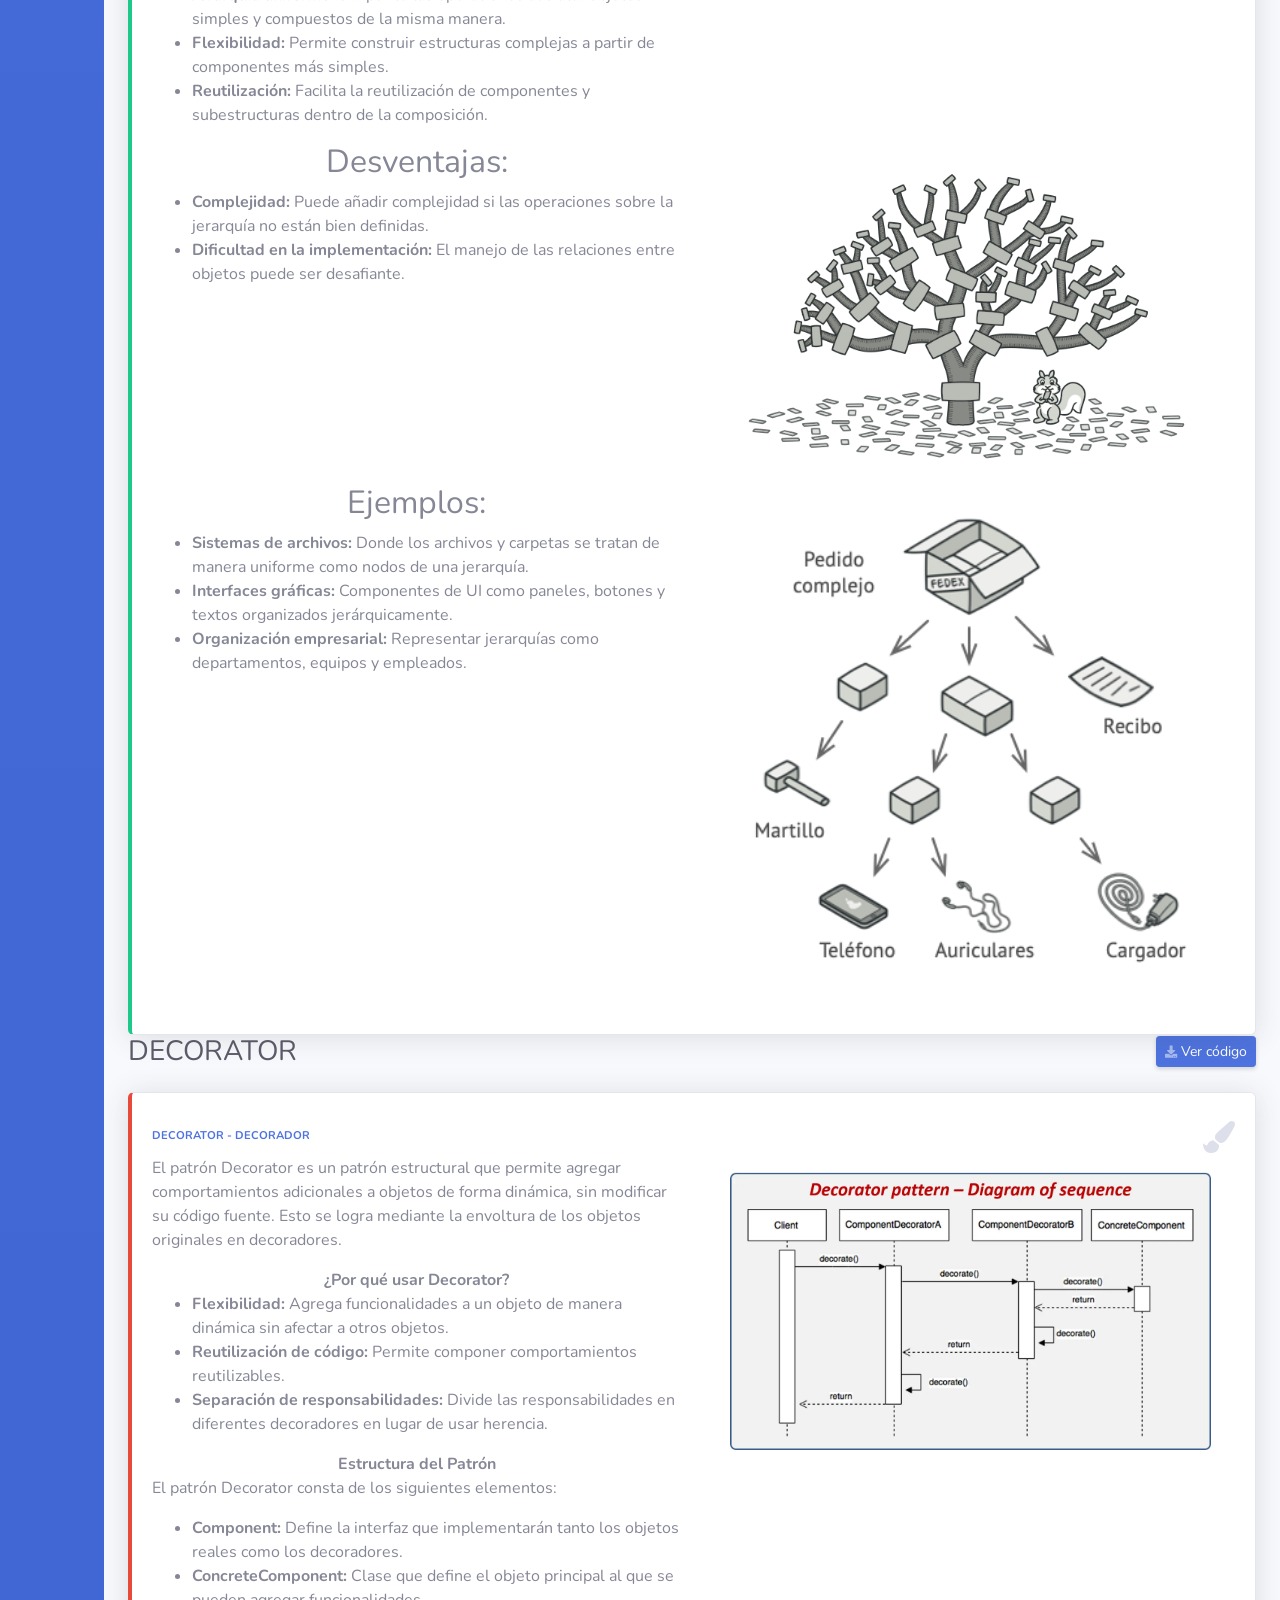
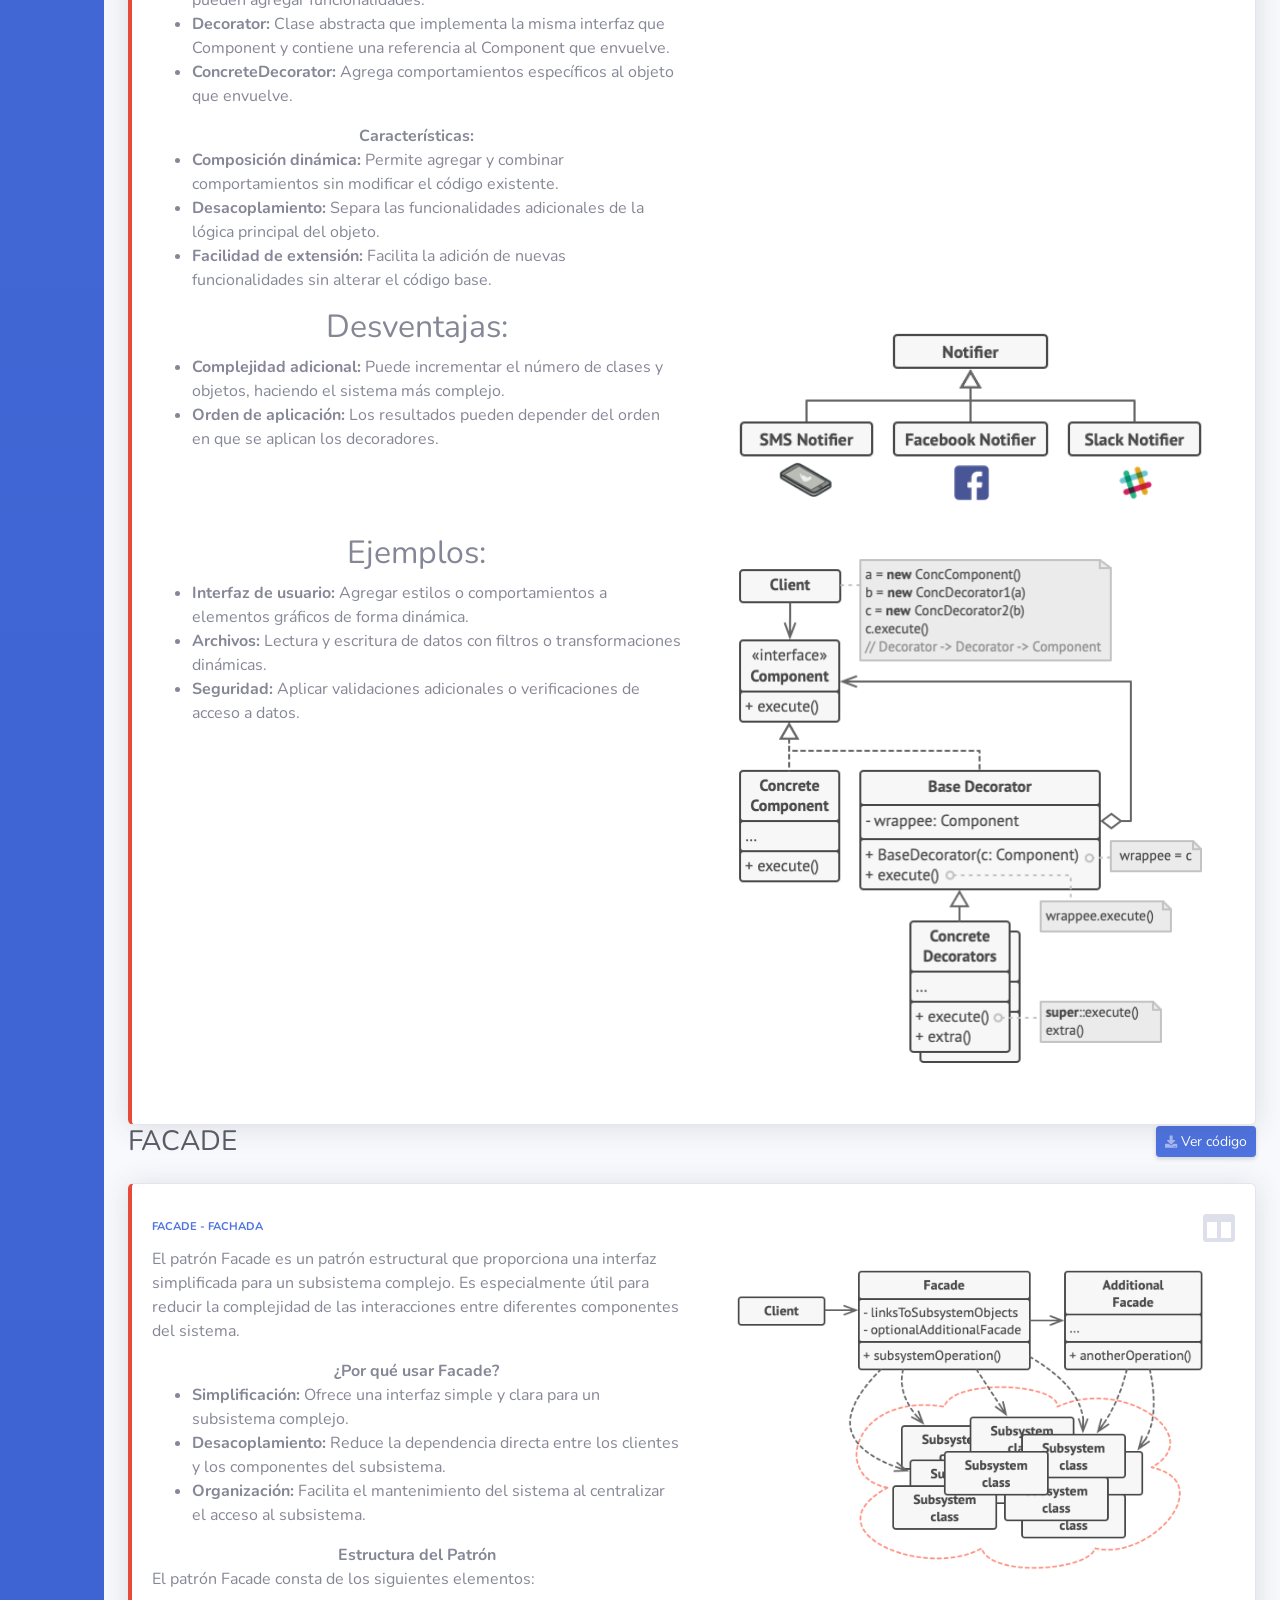
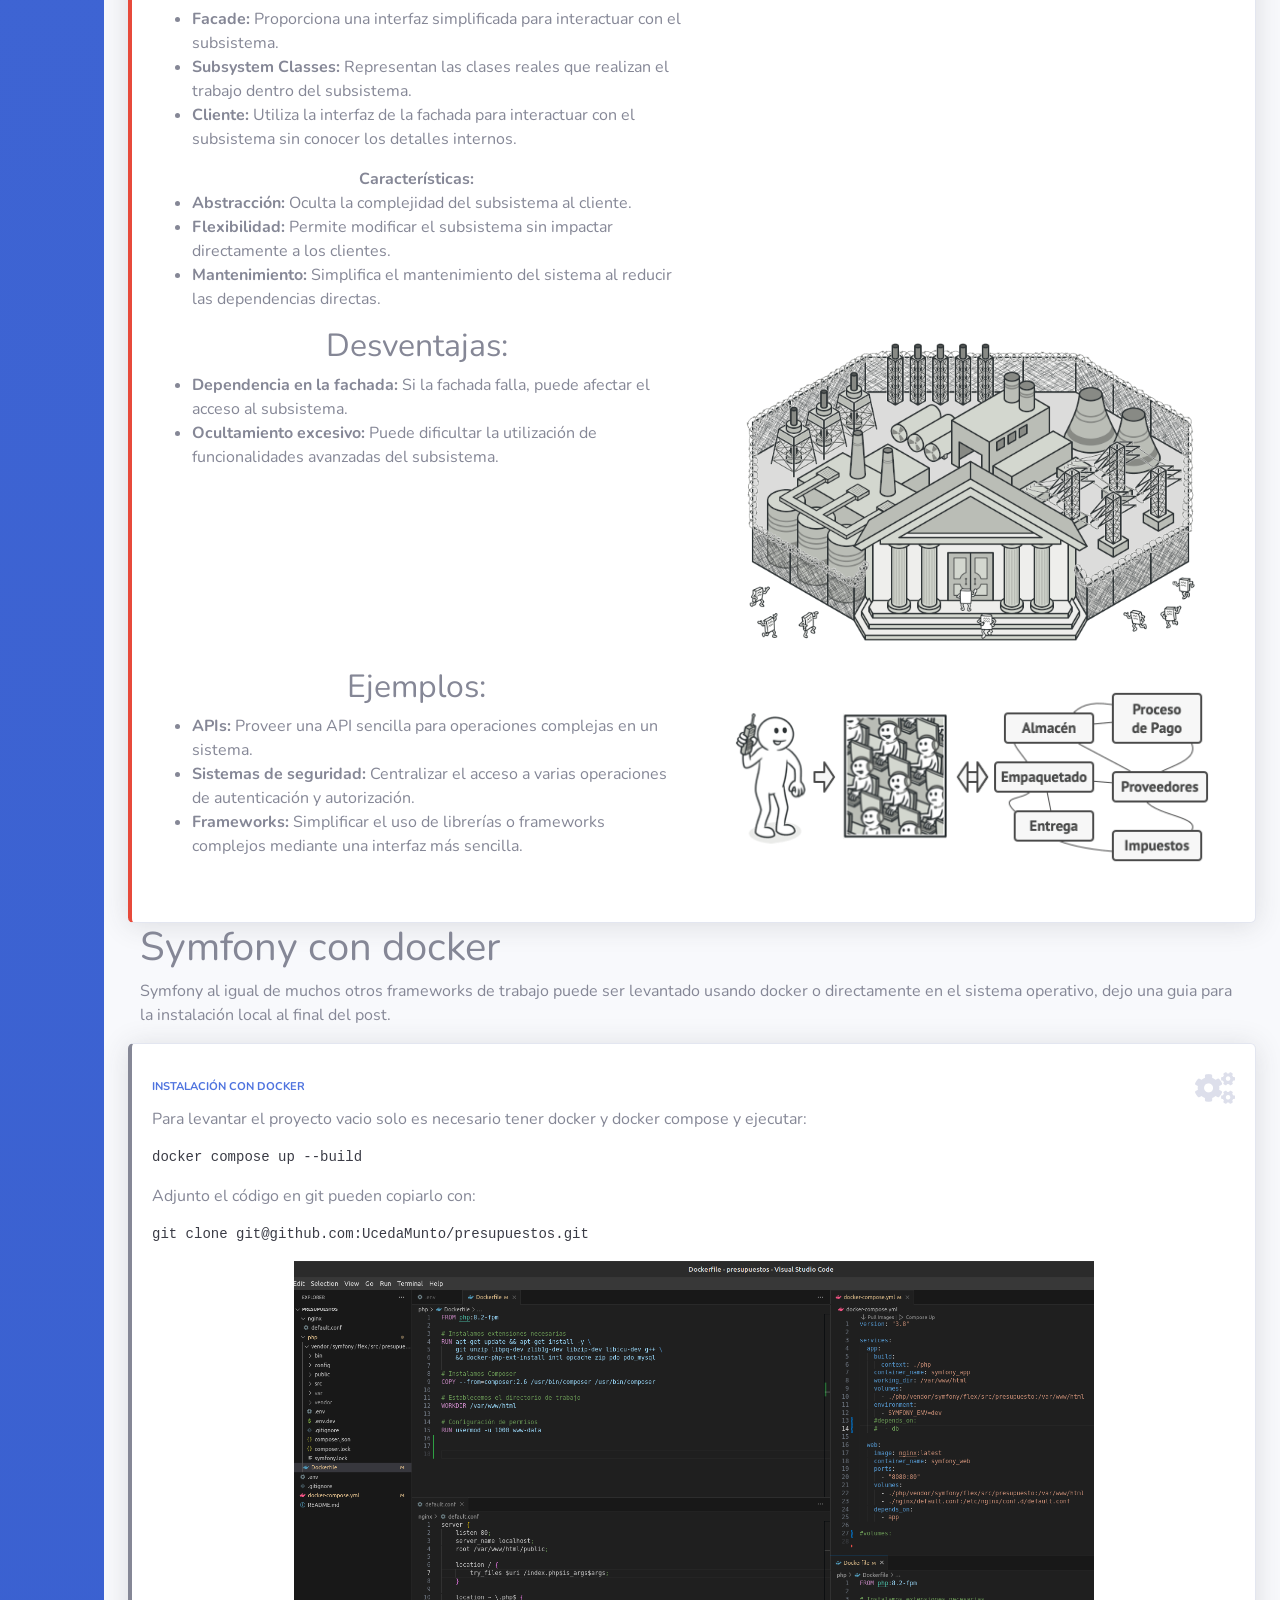
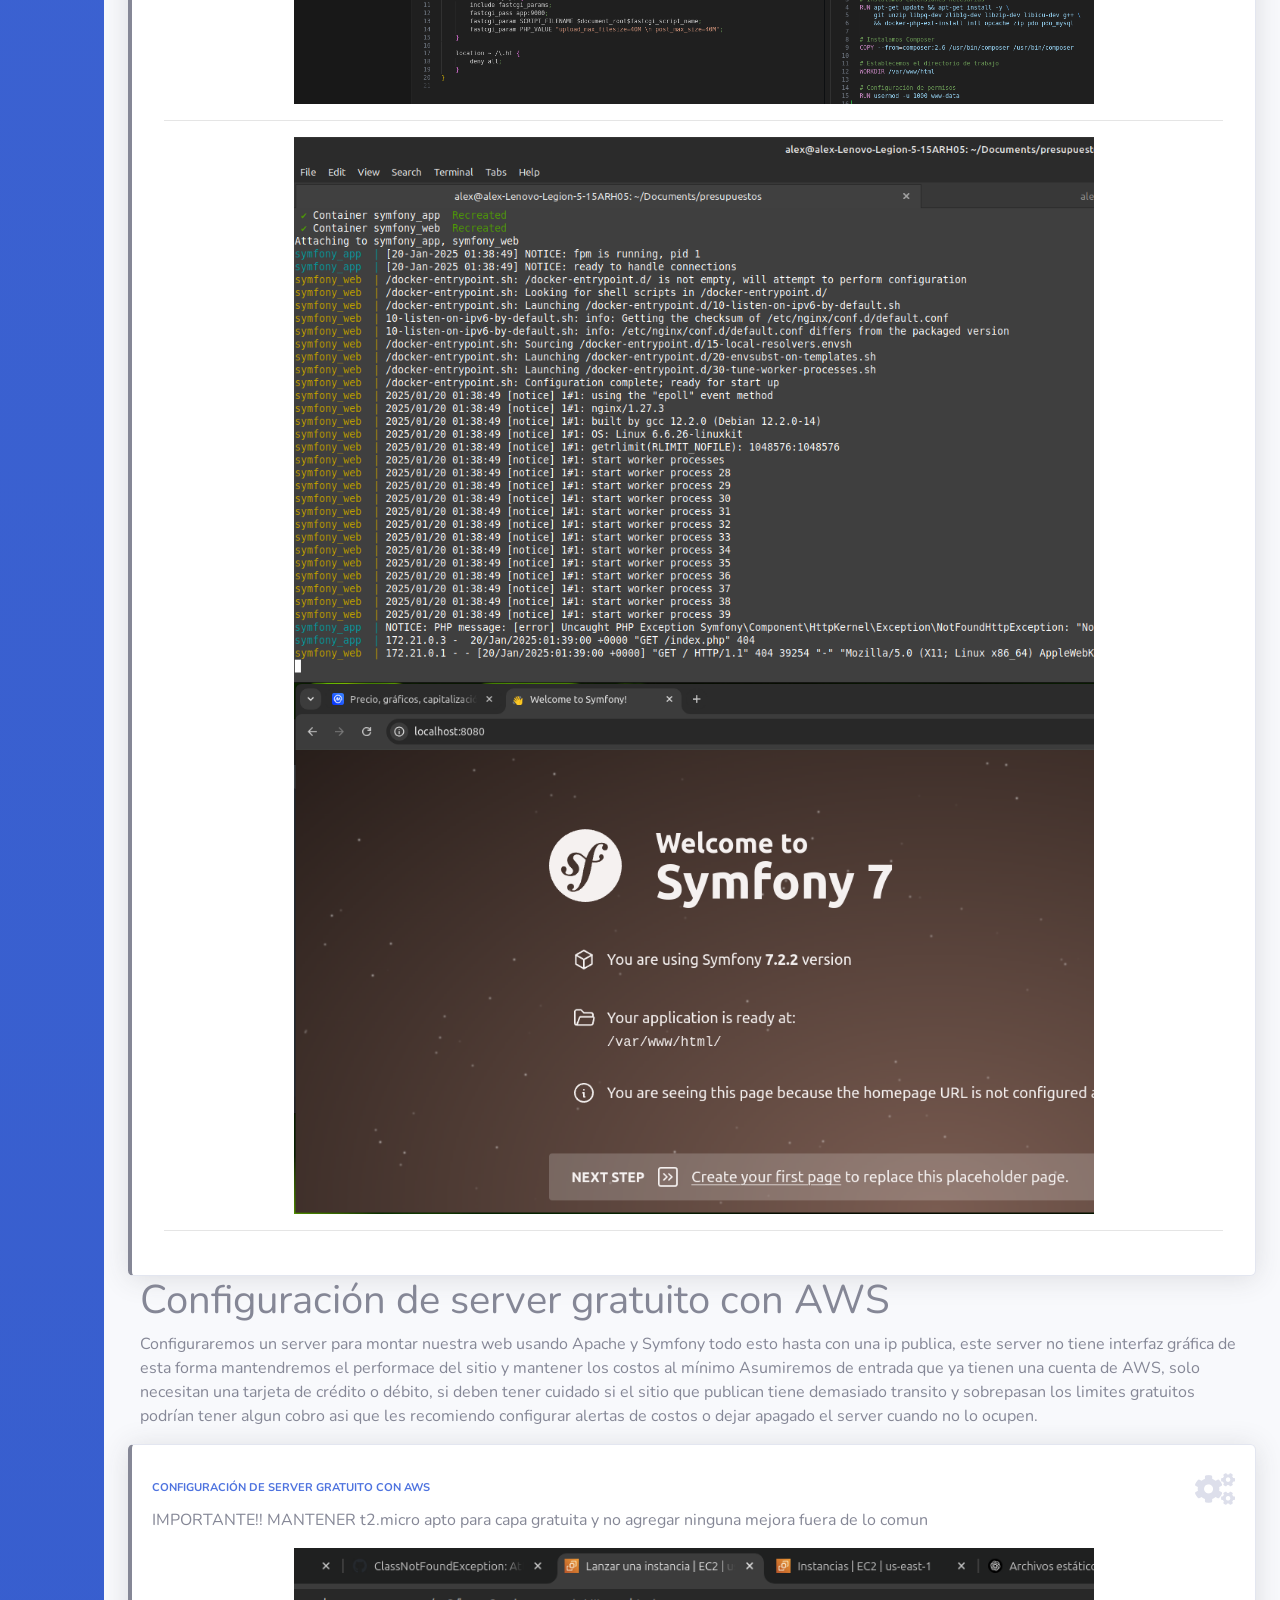
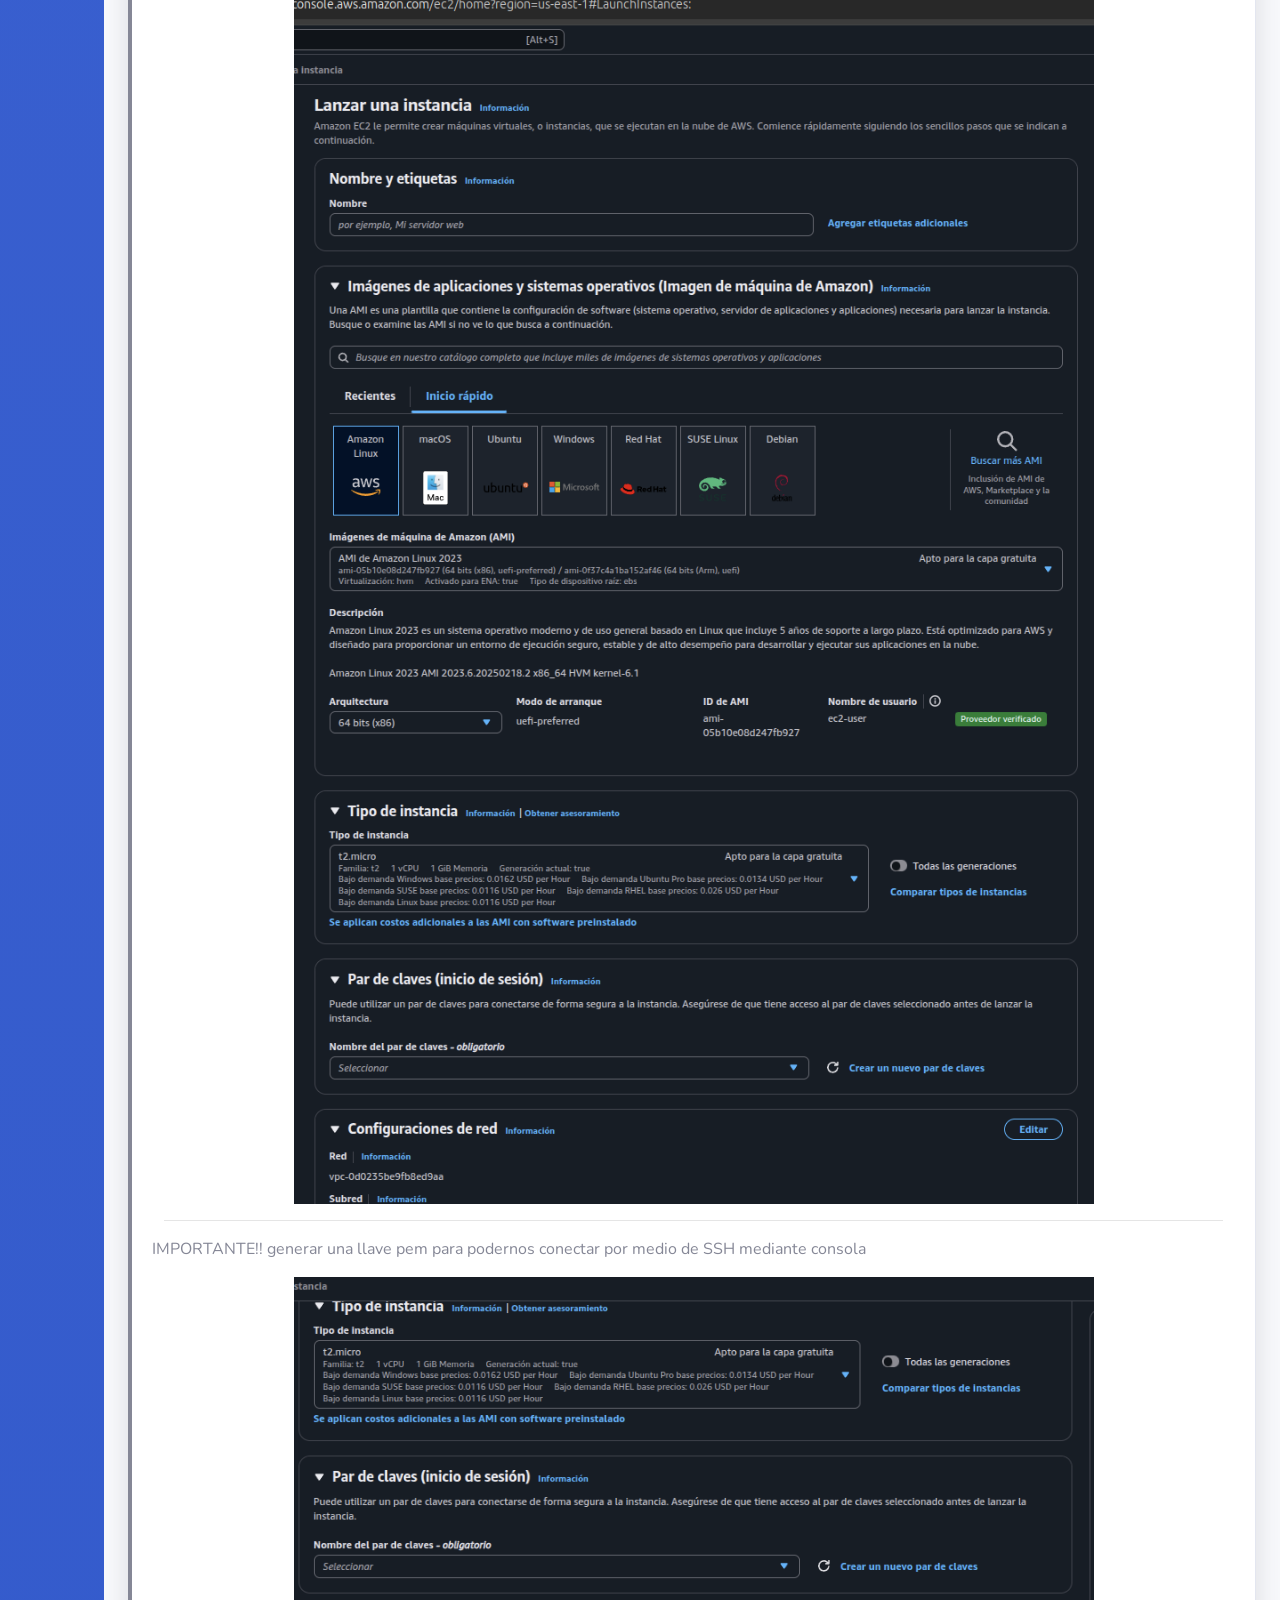
==== commit ce0ce141: "gitlab" ====
--- a/index.html
+++ b/index.html
@@ -257,7 +257,12 @@
                                 </form>
                             </div>
                         </li>
-
+                        <li class="nav-item dropdown no-arrow mx-1"></li>
+                            <a class="nav-link dropdown-toggle" href="https://gitlab.com/dashboard/projects/personal" 
+                                aria-haspopup="true" >
+                                <i class="fab fa-gitlab fa-fw fa-2x text-gray-800"></i>
+                            </a>
+                        </li>
                         <!-- Nav Item - Alerts -->
                         <li class="nav-item dropdown no-arrow mx-1">
                             <a class="nav-link dropdown-toggle" href="#" id="alertsDropdown" role="button"
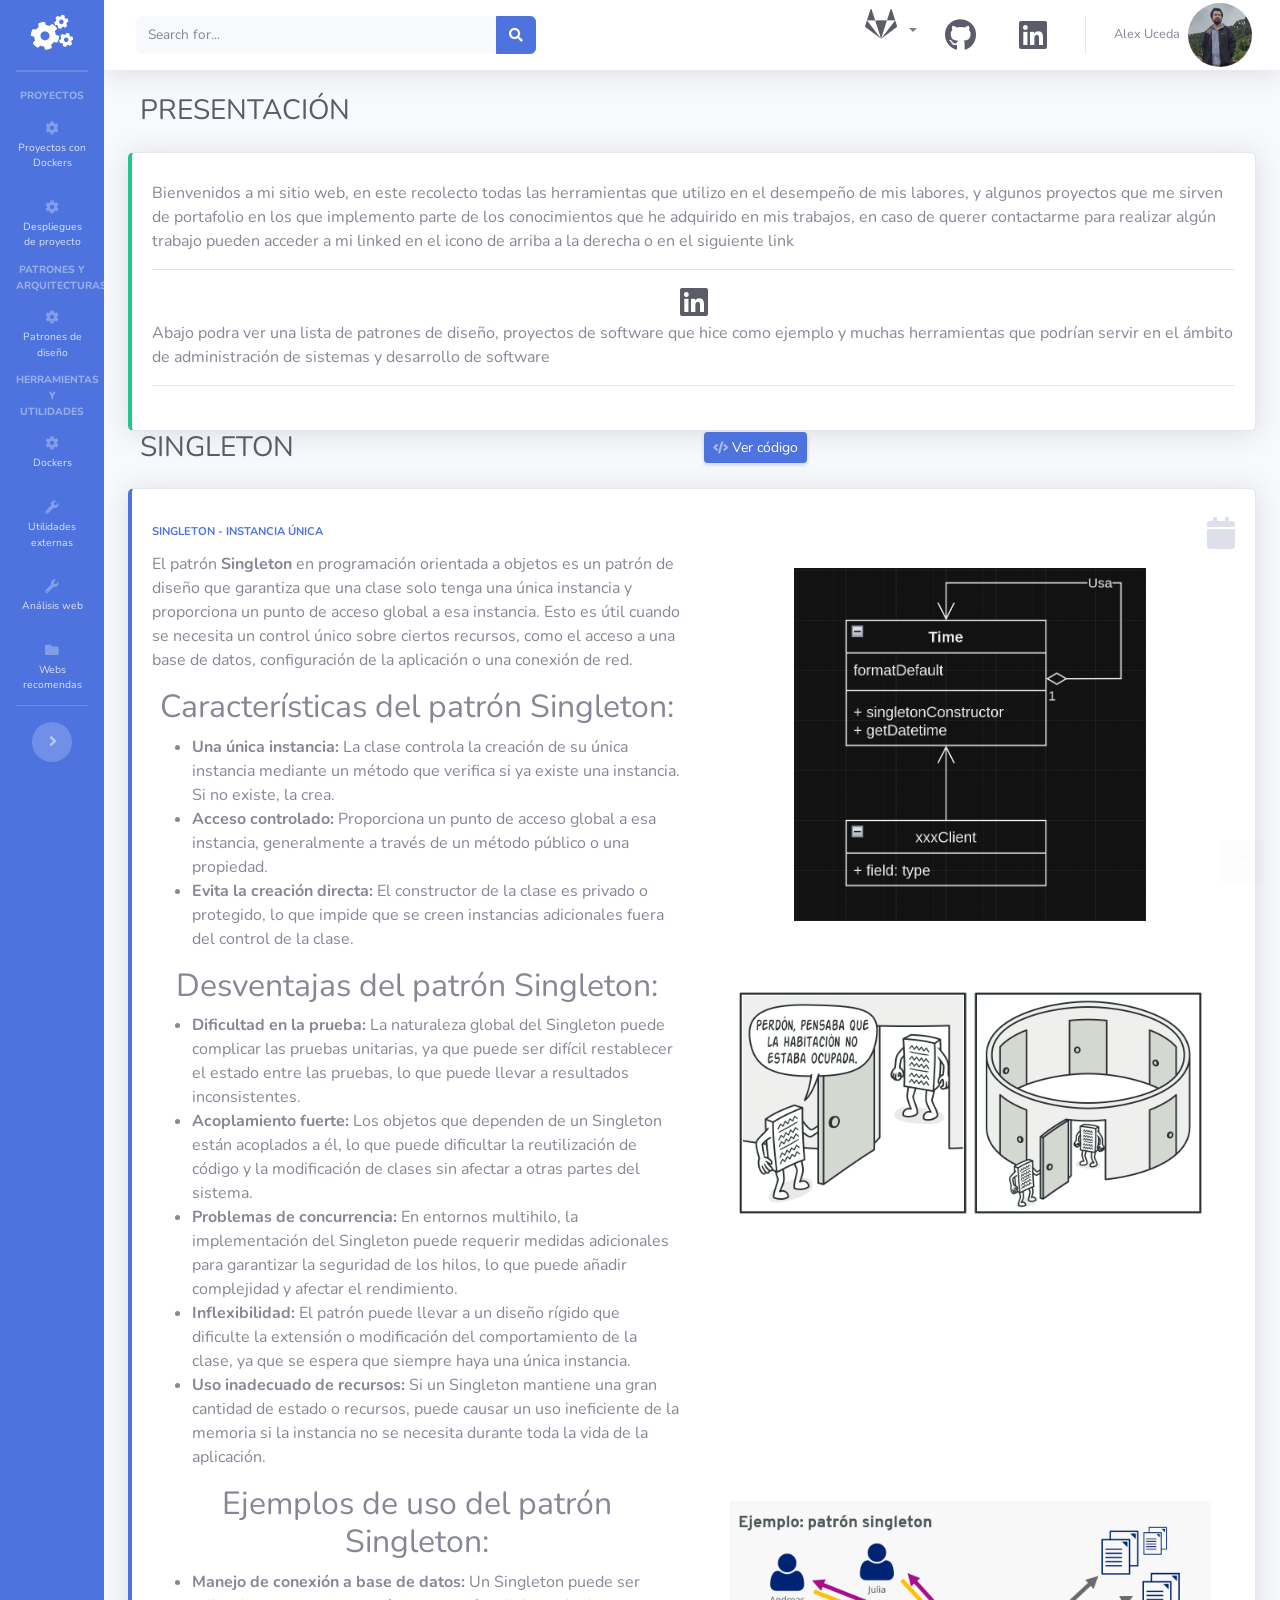
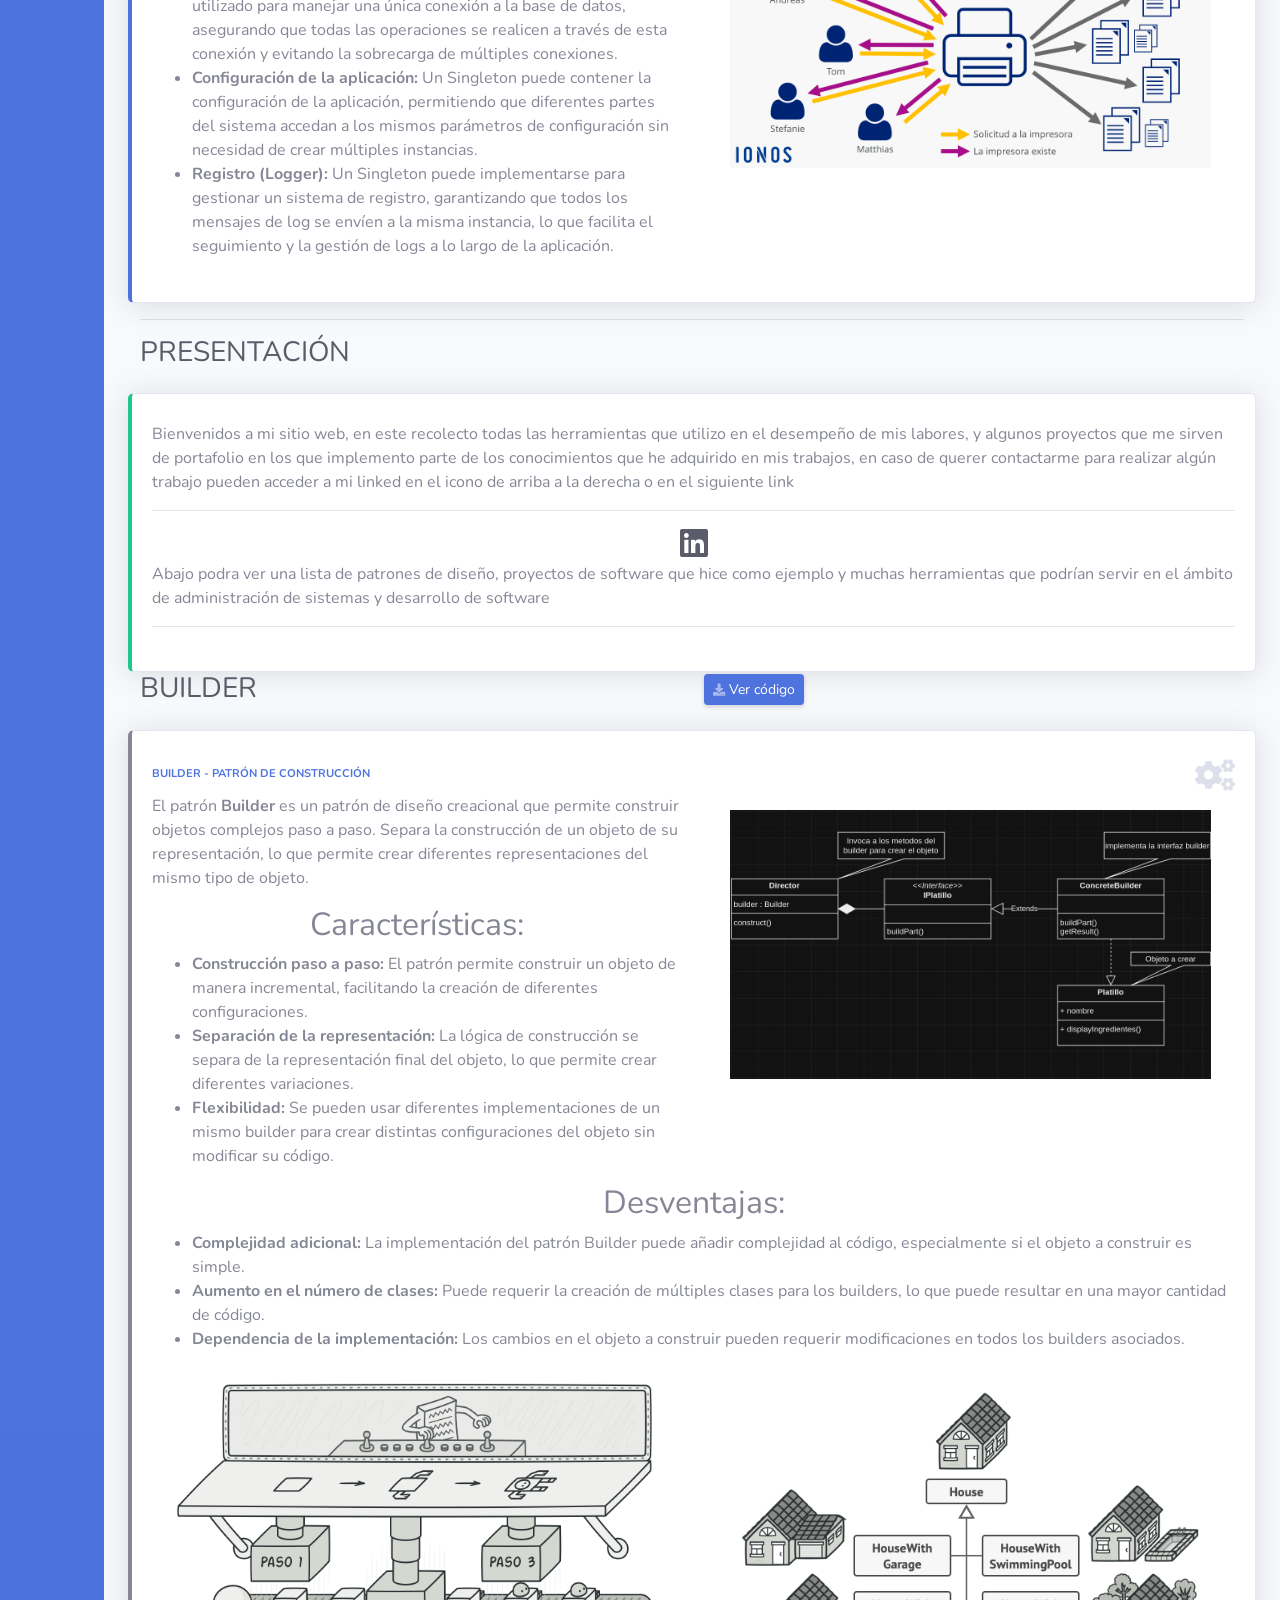
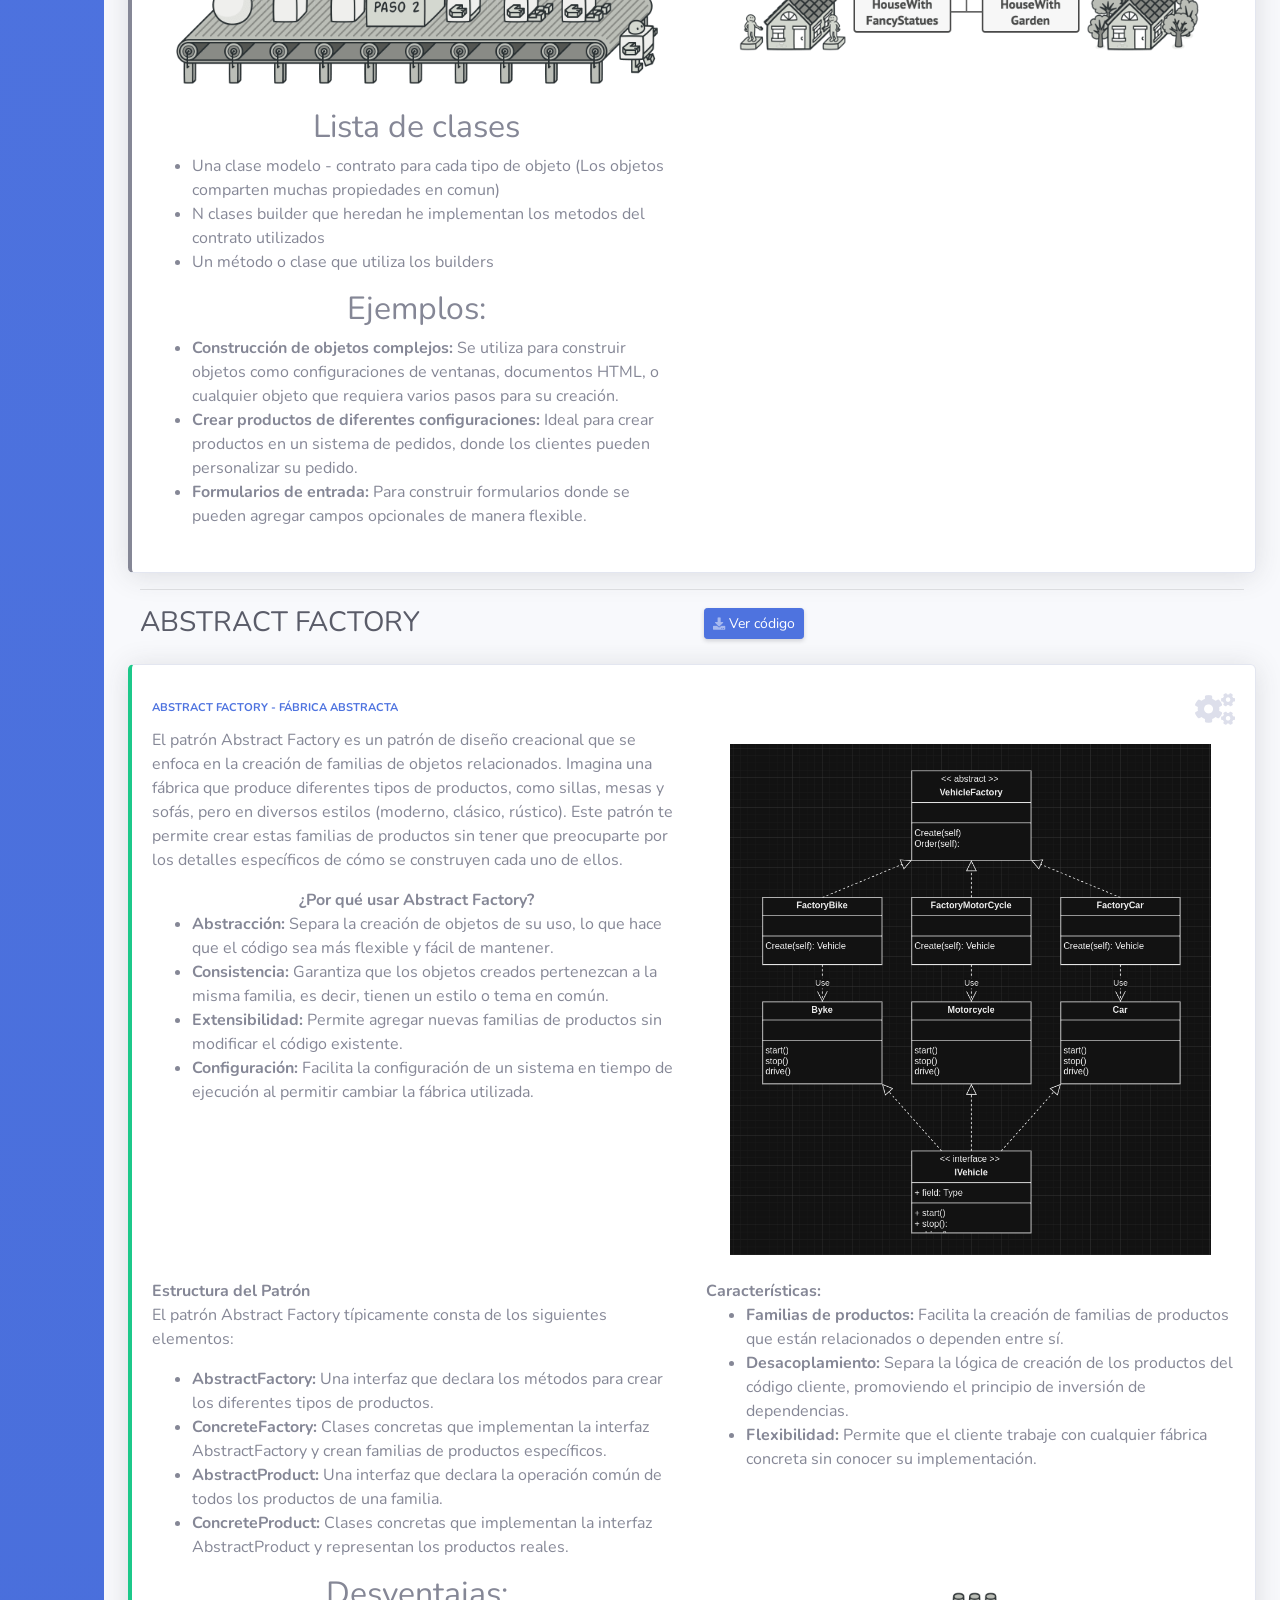
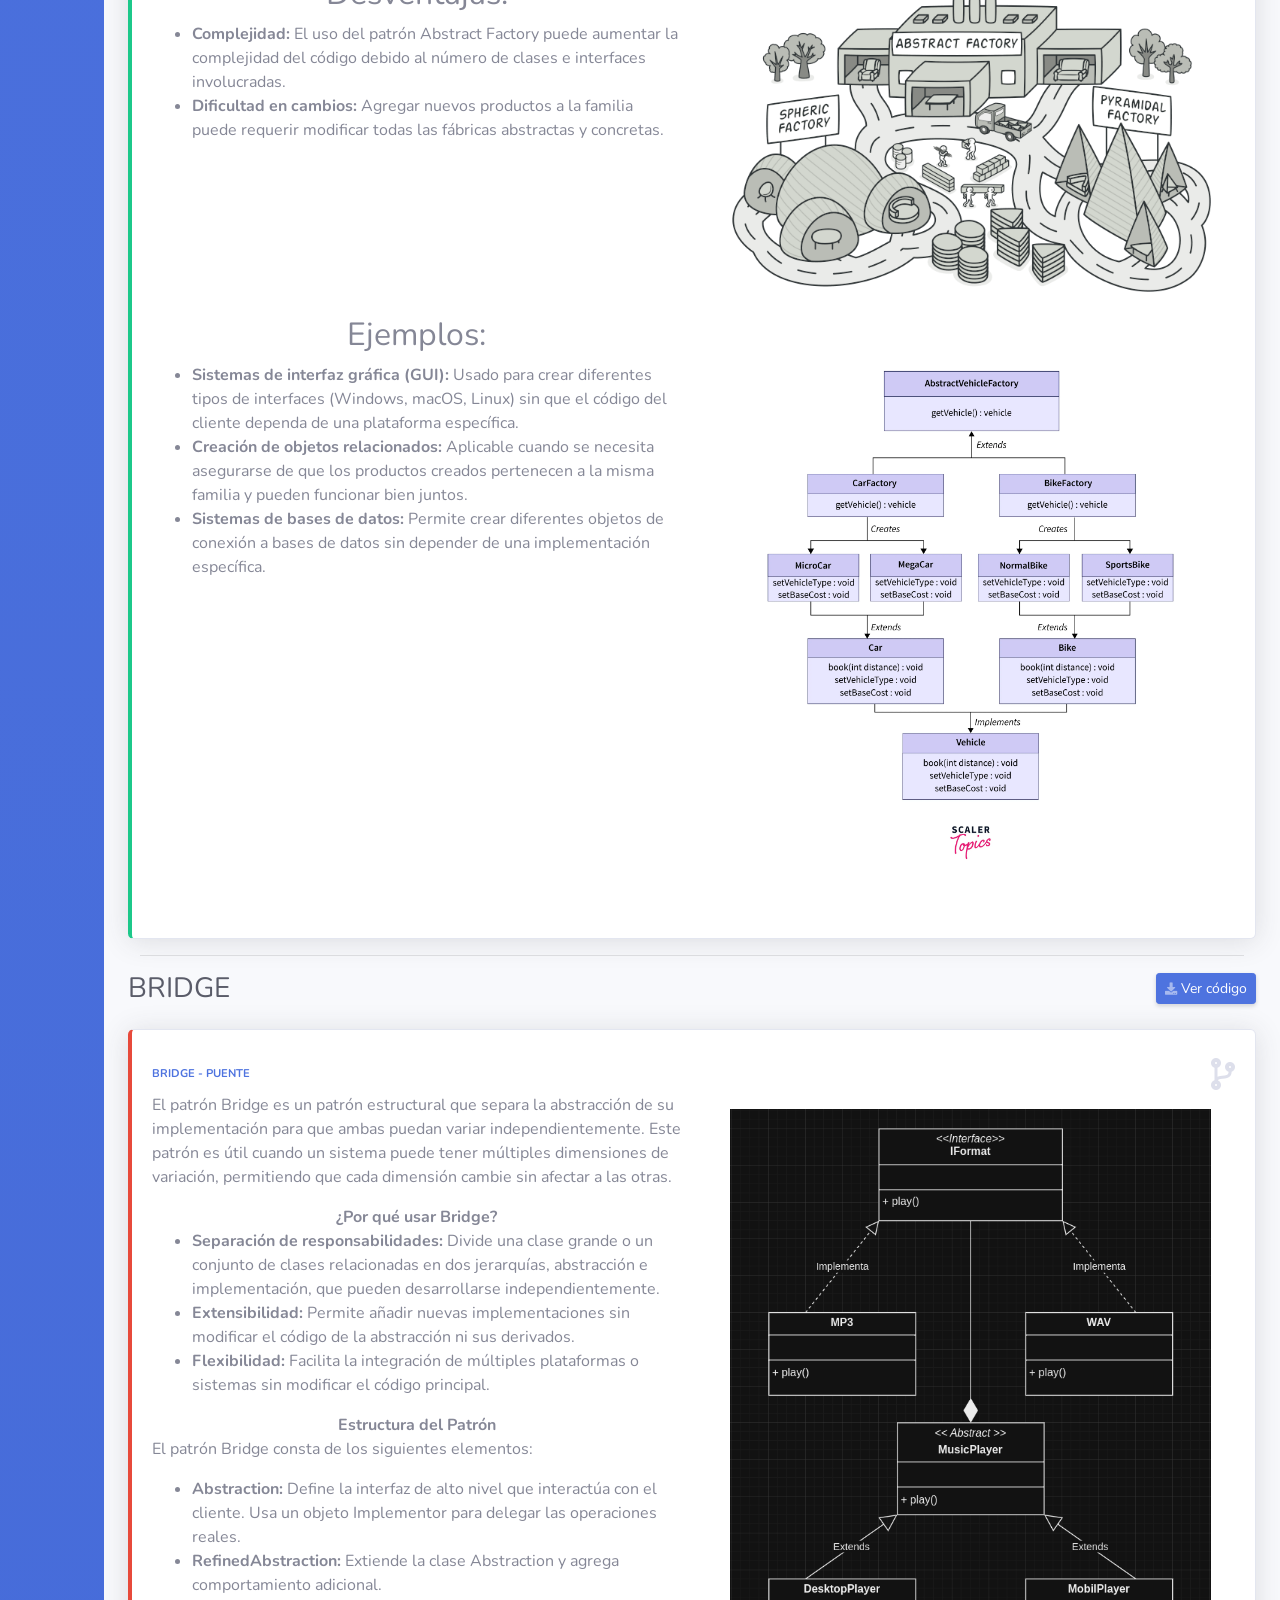
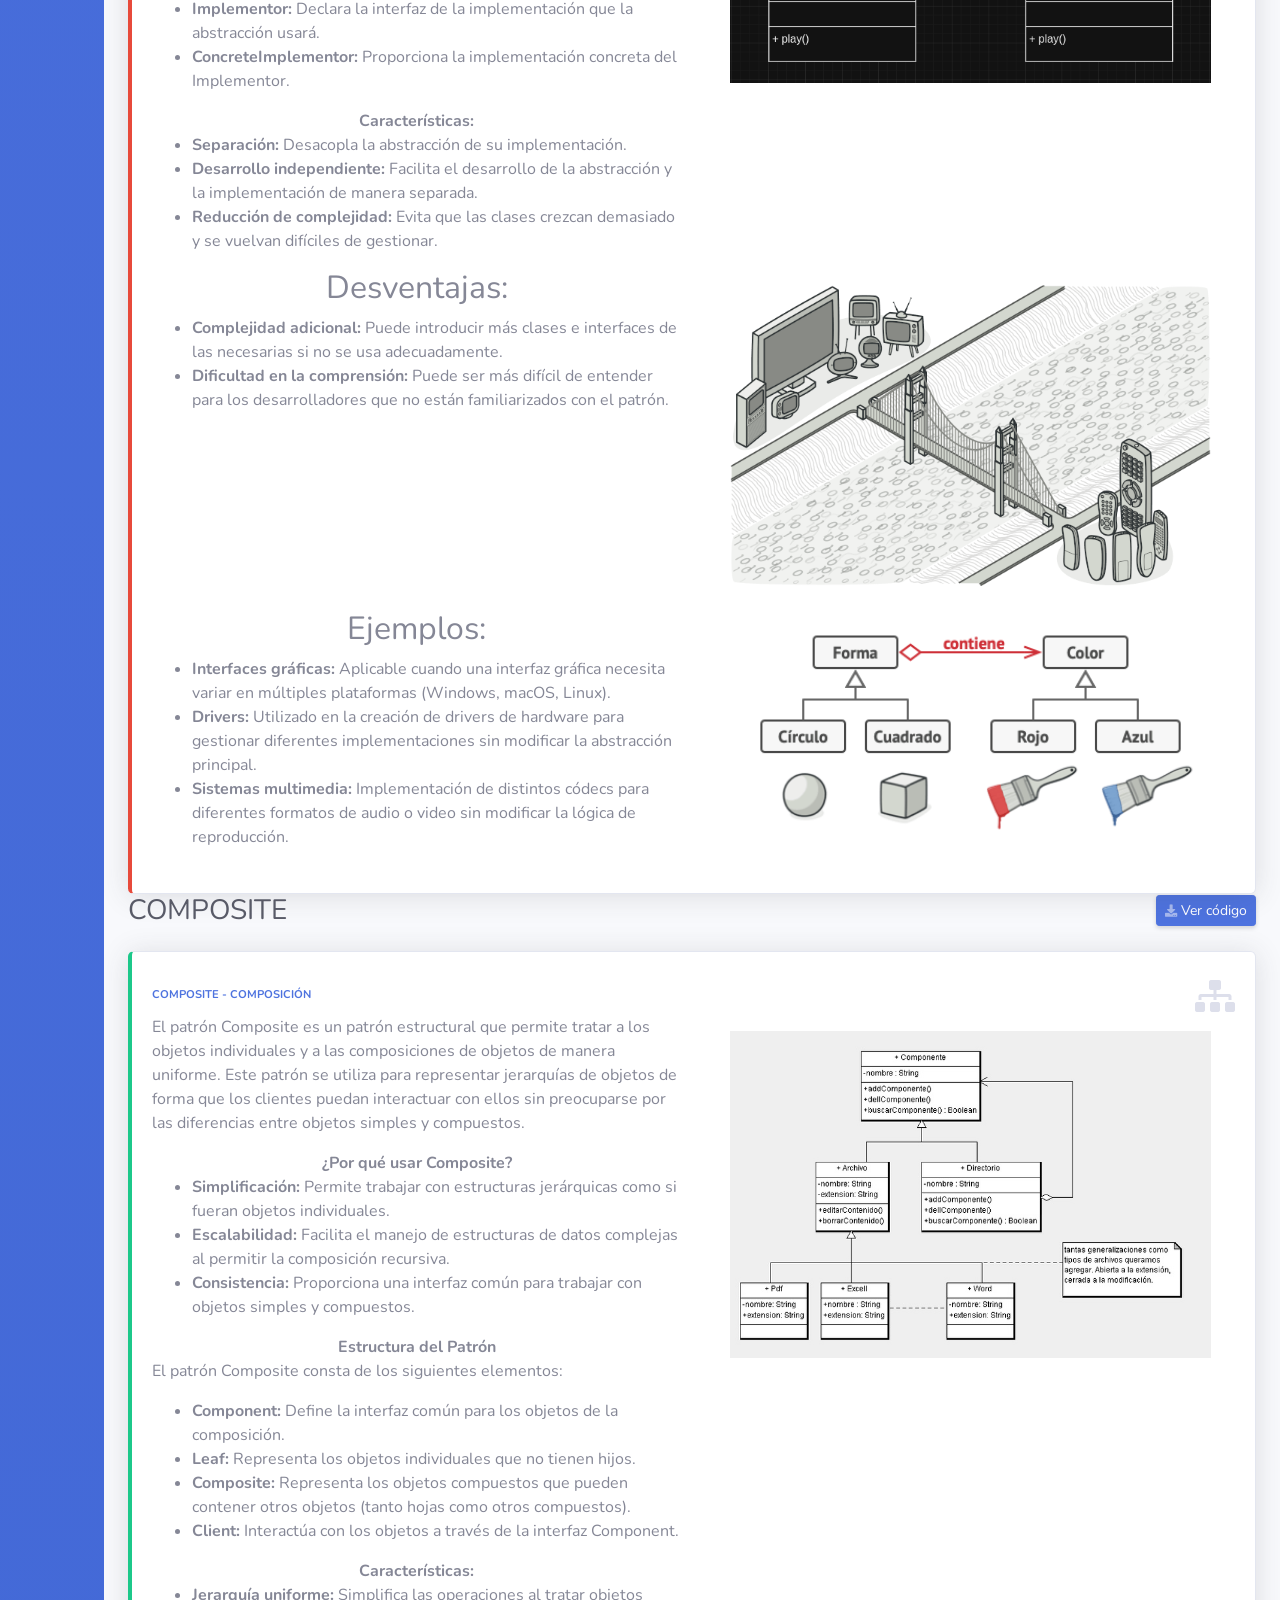
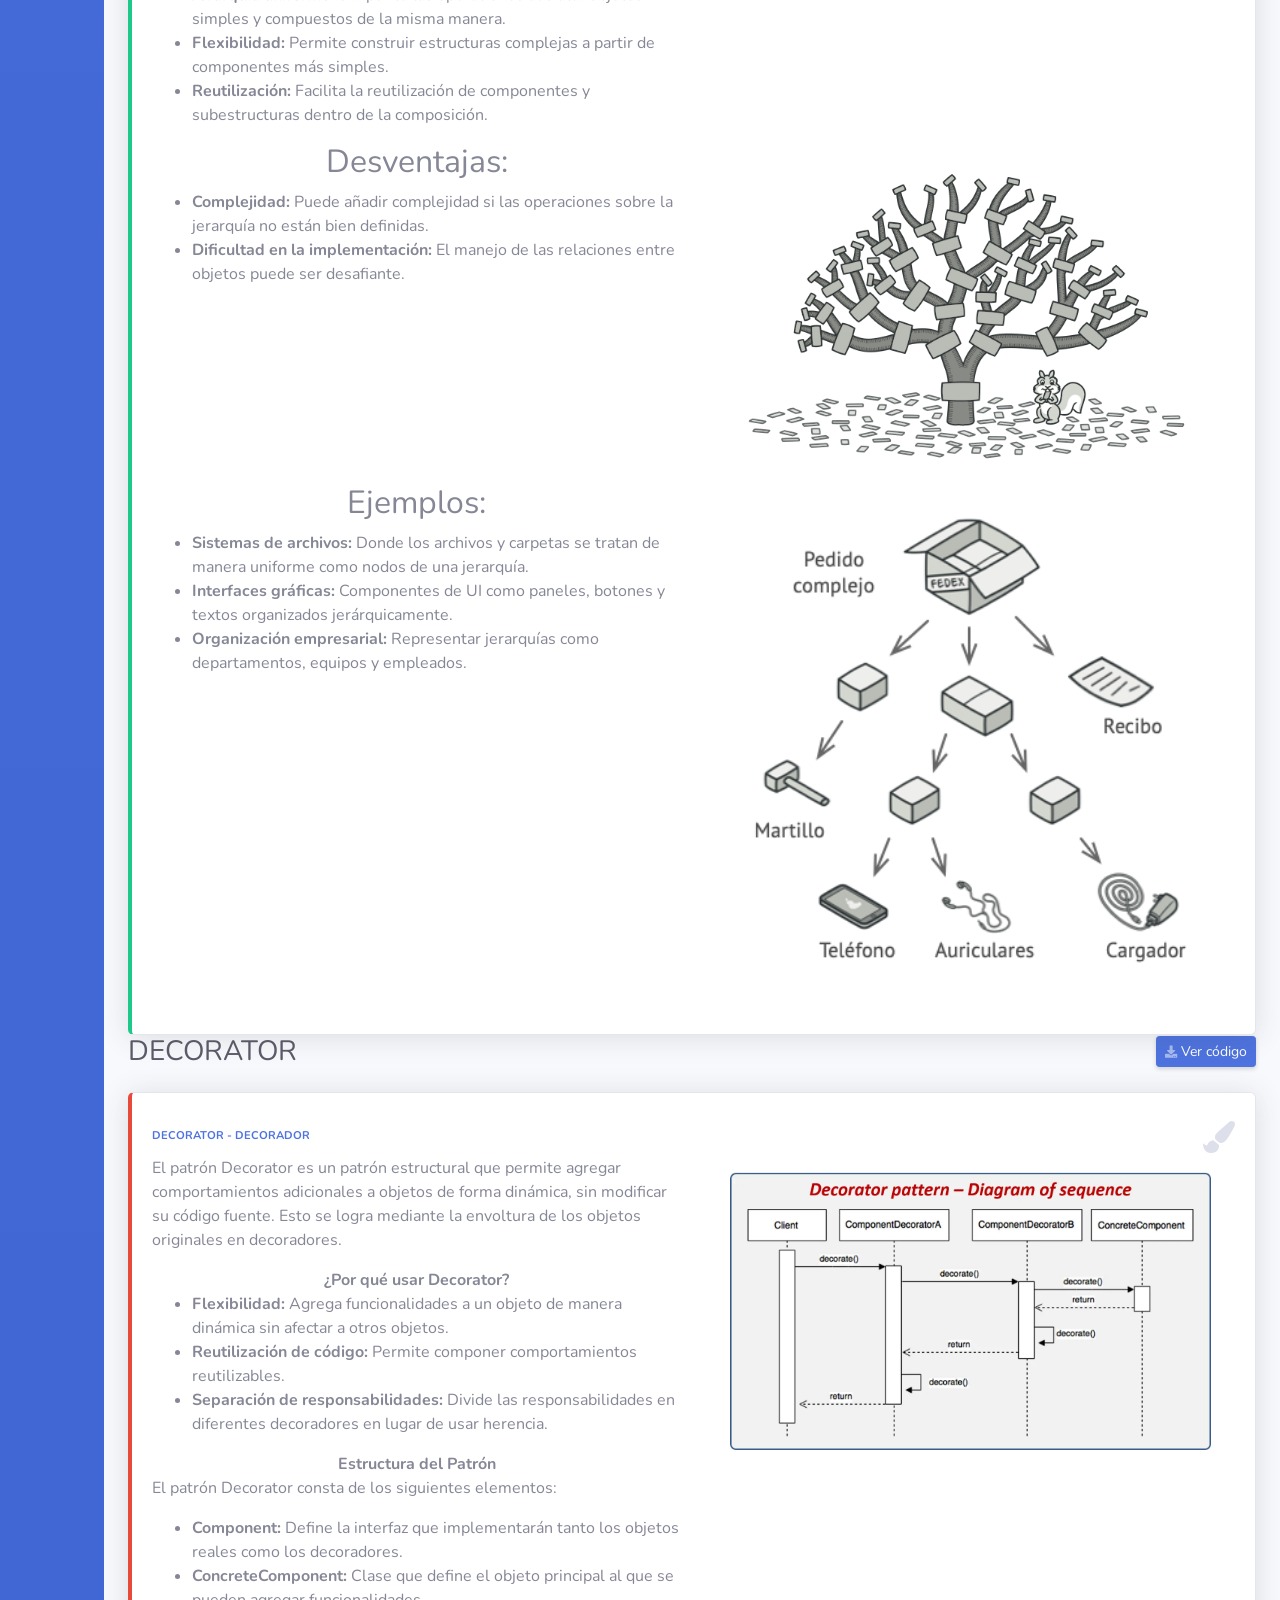
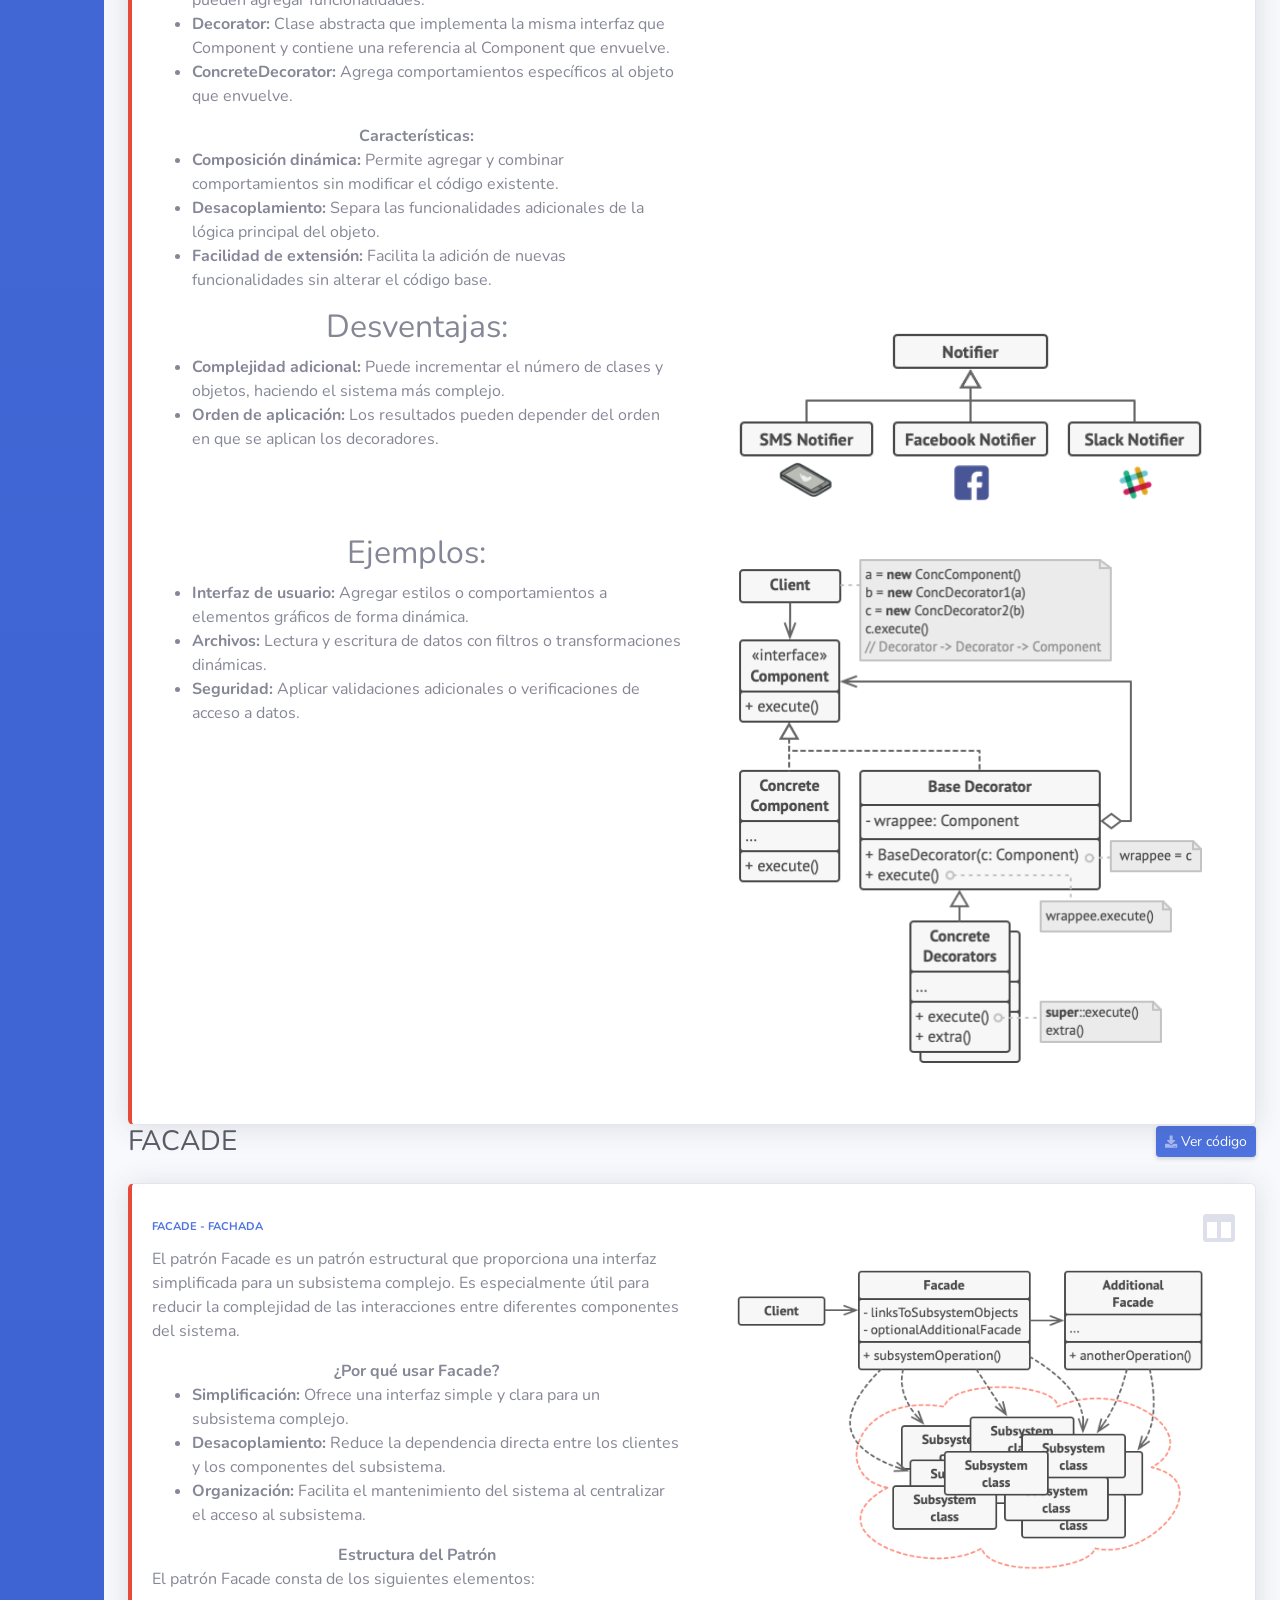
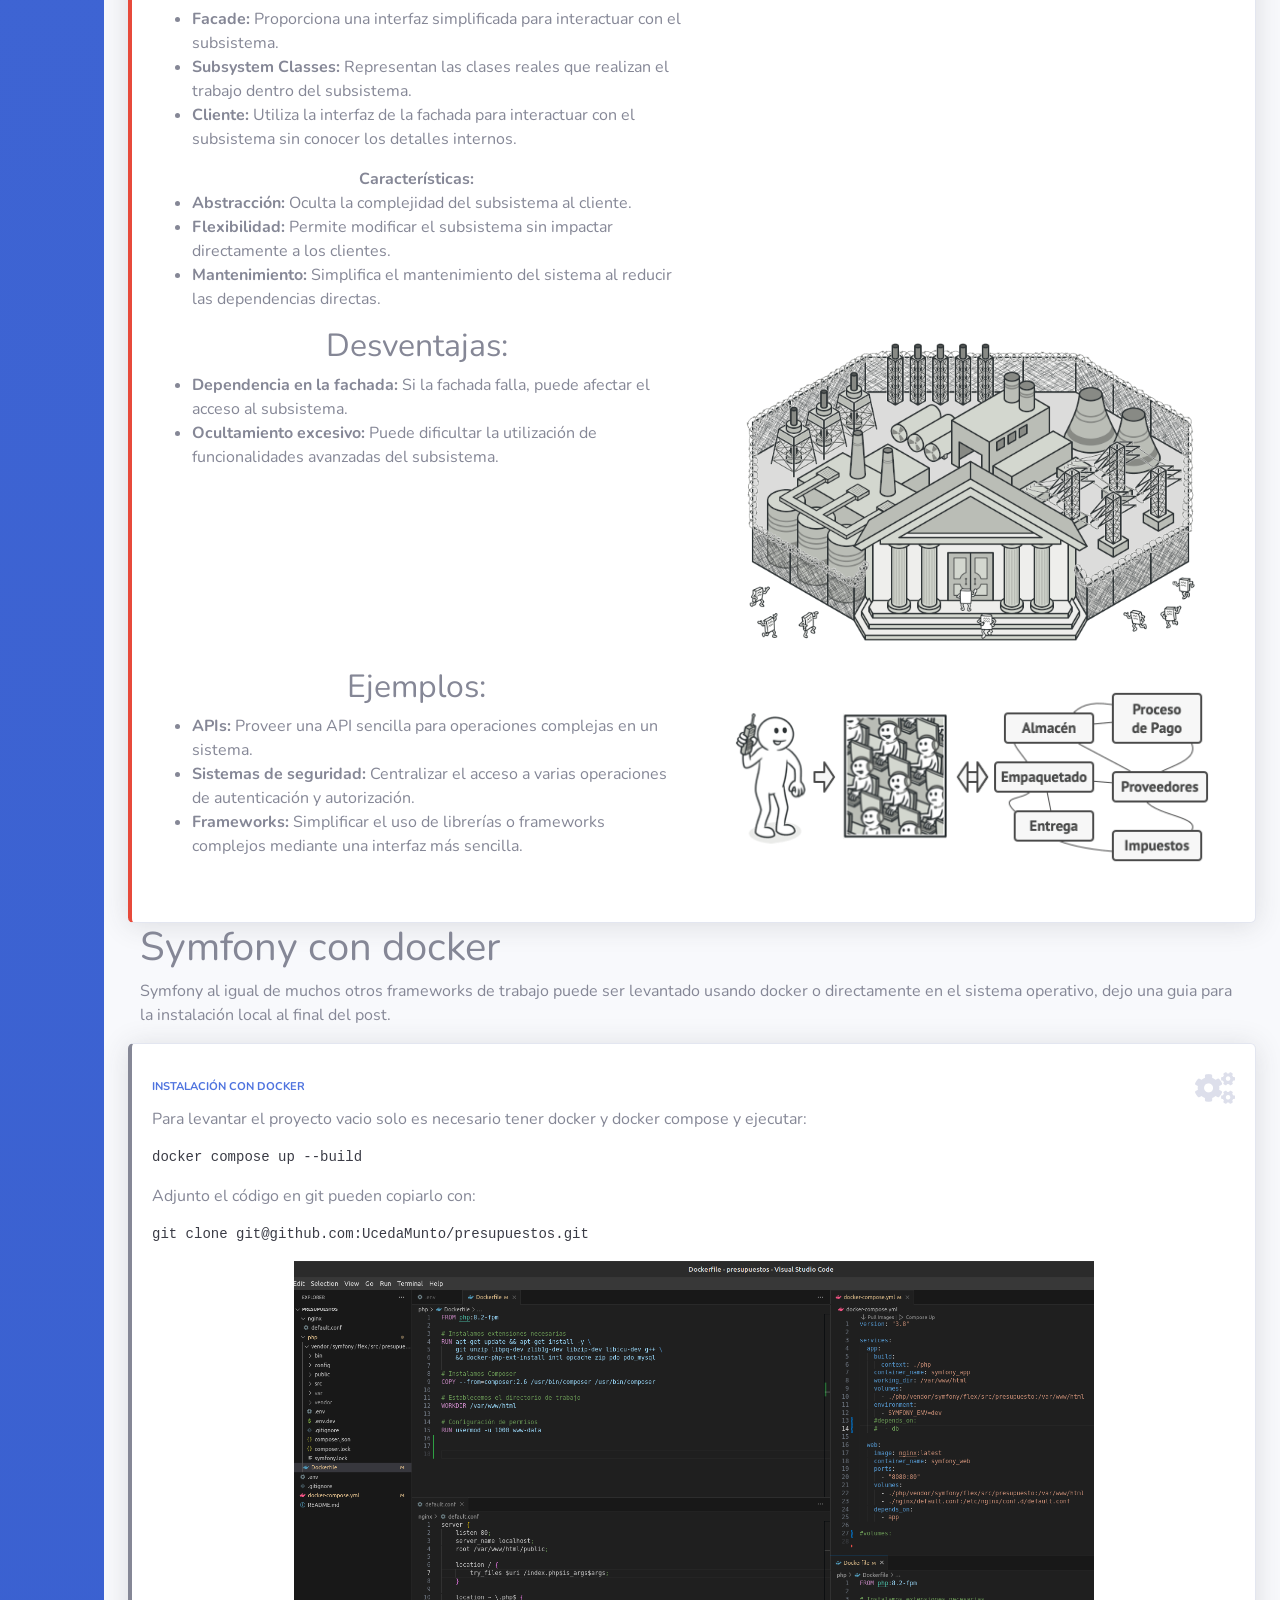
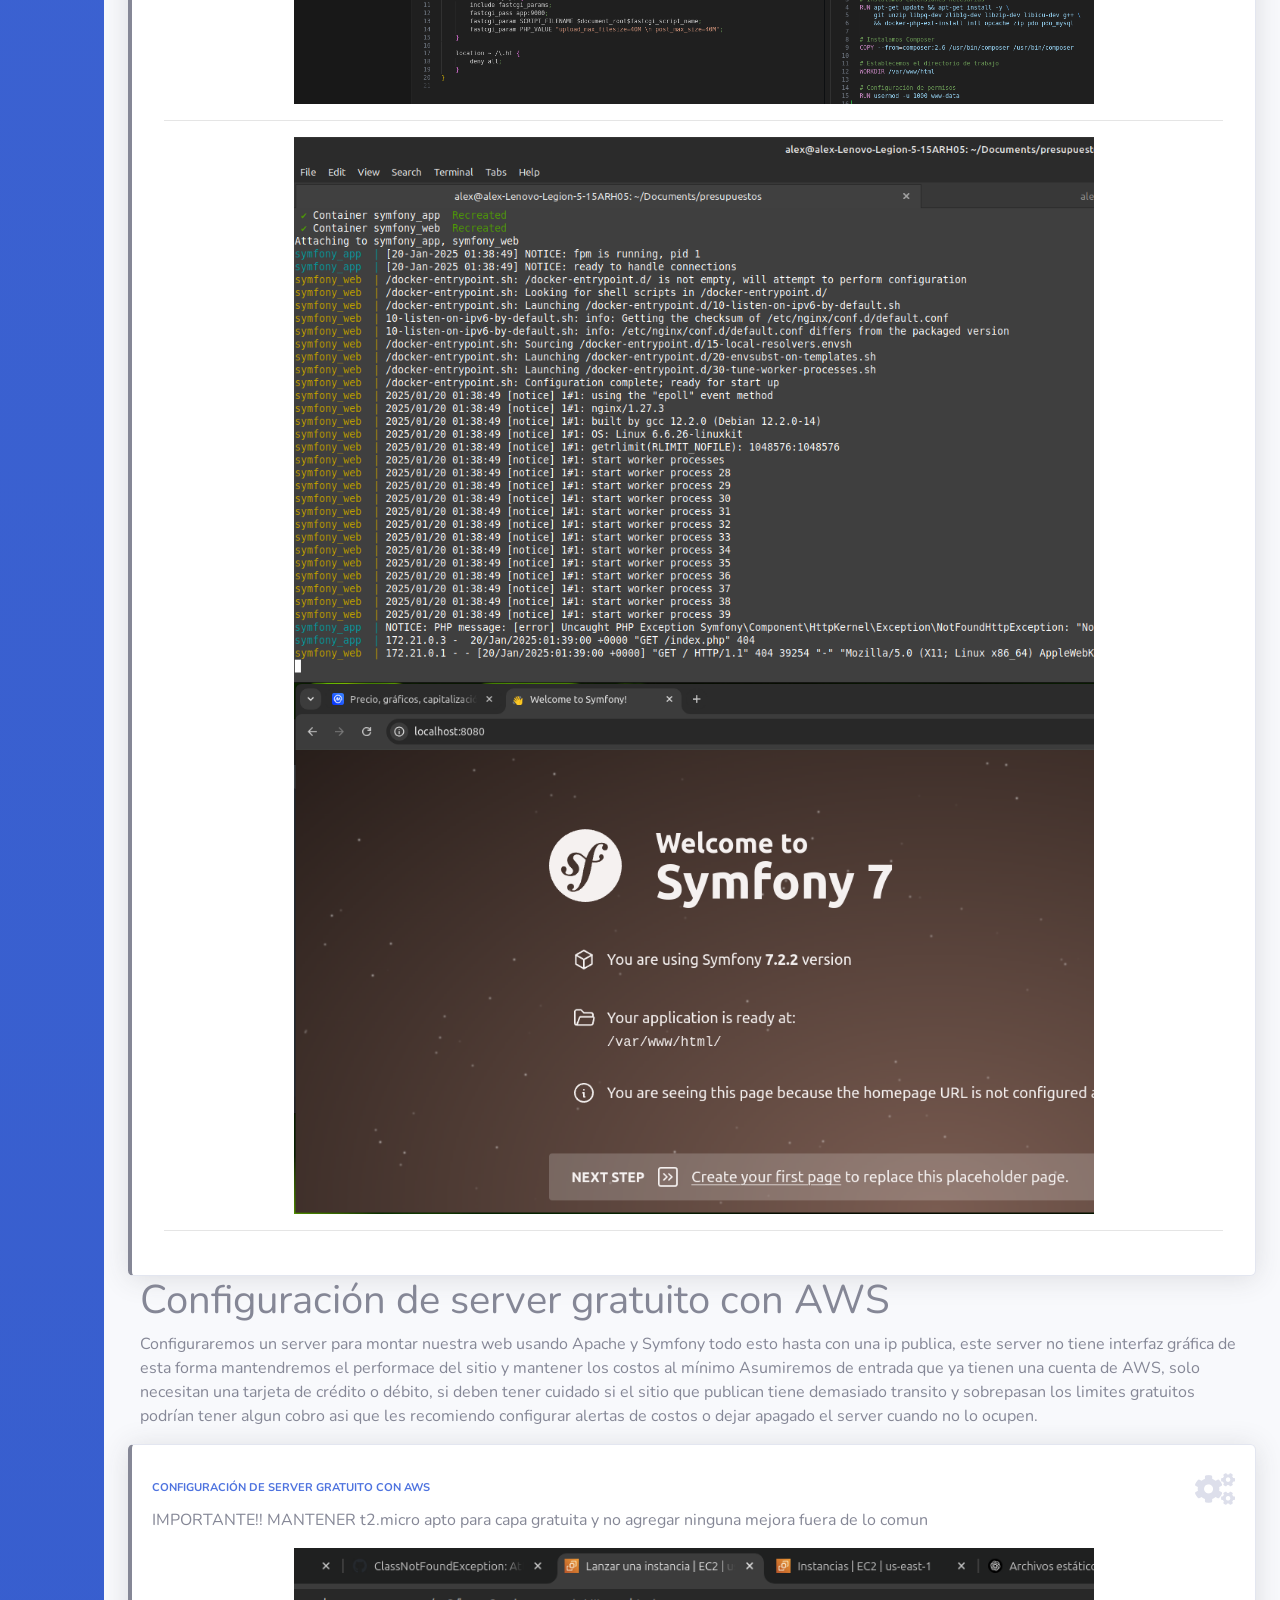
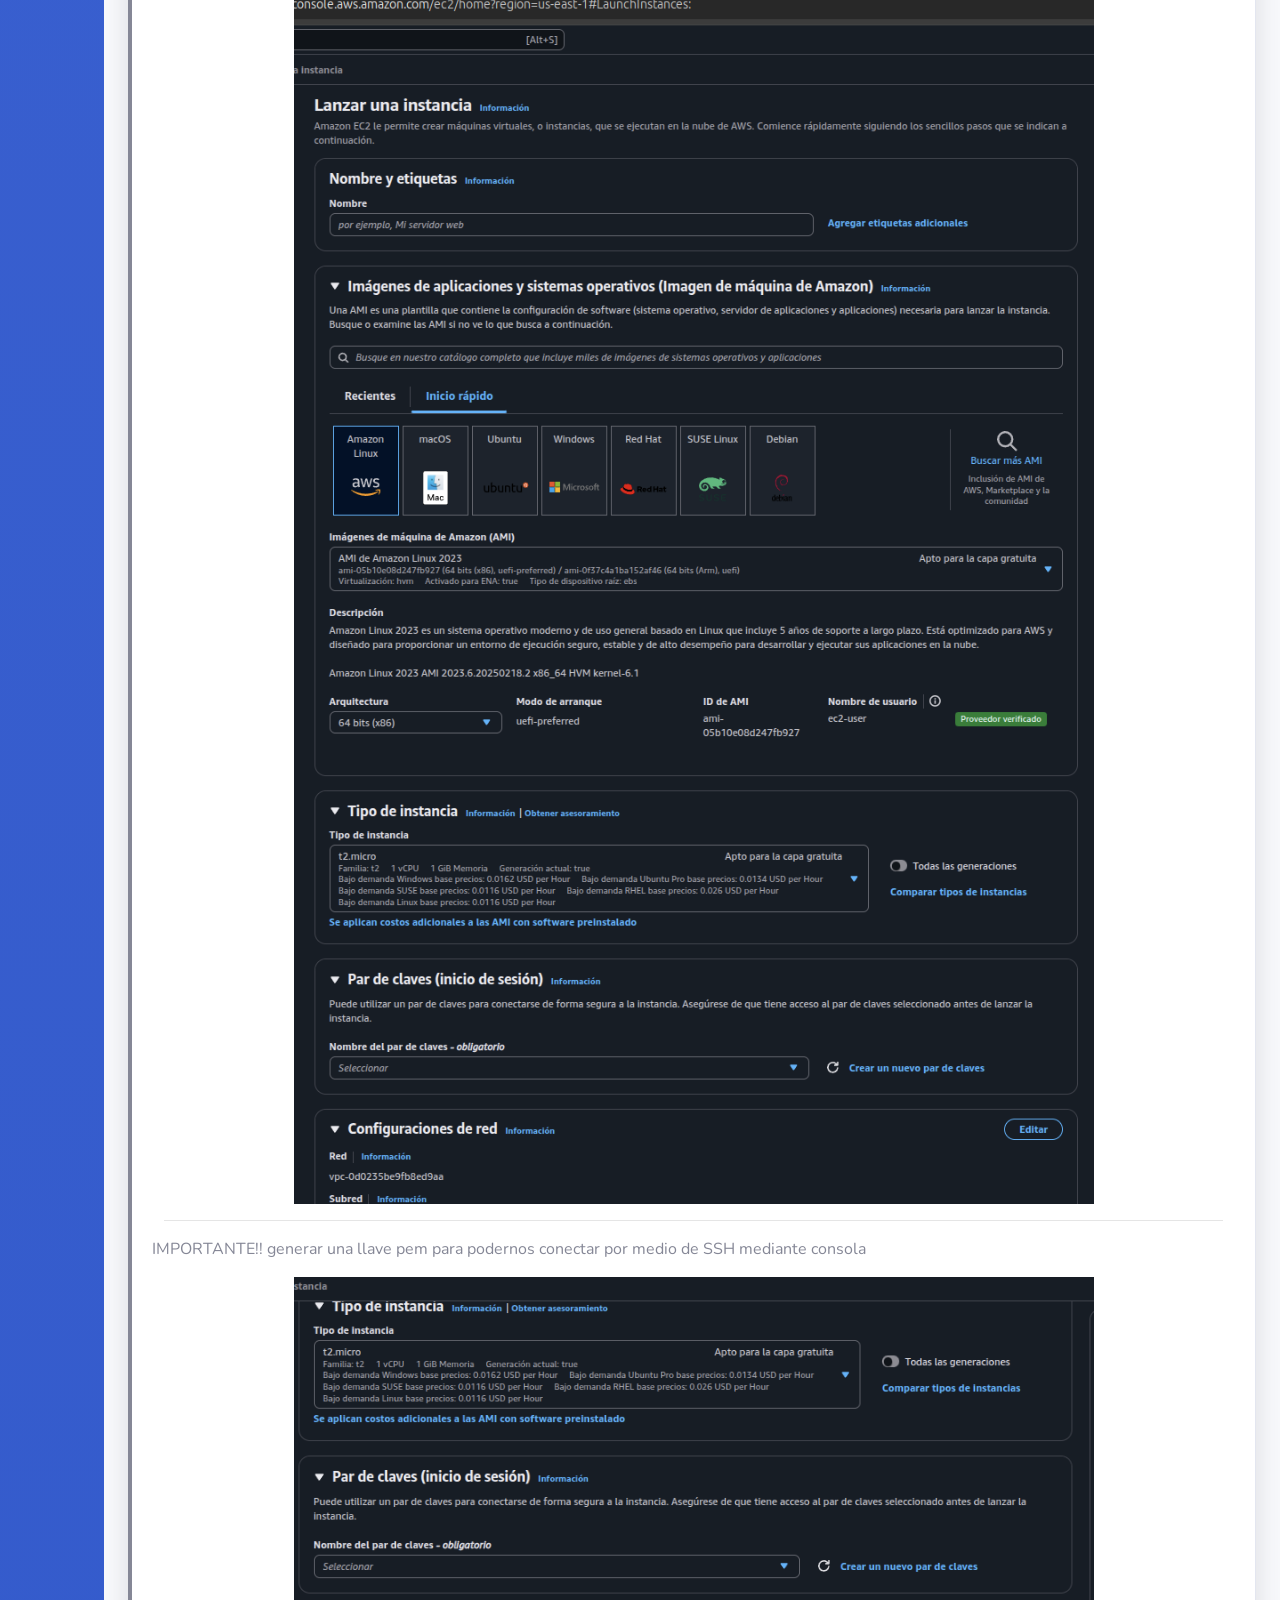
==== commit fcef687e: "verificacion de google" ====
--- a/index.html
+++ b/index.html
@@ -1,15 +1,41 @@
 <!DOCTYPE html>
-<html lang="en">
+<html lang="es">
 
 <head>
 
     <meta charset="utf-8">
     <meta http-equiv="X-UA-Compatible" content="IE=edge">
     <meta name="viewport" content="width=device-width, initial-scale=1, shrink-to-fit=no">
-    <meta name="description" content="Algunas recopilaciones importantes sobre Symfony, Laravel, Docker, Python y Djando ademas de códigos ùtiles para despliegue de aplicaciones">
+    
+    <!-- SEO Meta Tags -->
+    <meta name="description" content="Portafolio profesional con recopilaciones de Symfony, Laravel, Docker, Python, Django y patrones de diseño. Códigos útiles para despliegue de aplicaciones y arquitectura de software.">
+    <meta name="keywords" content="Symfony, Laravel, Docker, Python, Django, Patrones de diseño, Arquitectura de software, Desarrollo web, DevOps, Servidores">
     <meta name="author" content="Alex Uceda">
-    <meta name="Title" content="Alex Uceda">
-    <title>SB Admin 2 - Dashboard</title>
+    <meta name="robots" content="index, follow, max-snippet:-1, max-image-preview:large, max-video-preview:-1">
+    <meta name="theme-color" content="#4e73df">
+    
+    <!-- Open Graph / Facebook -->
+    <meta property="og:type" content="website">
+    <meta property="og:url" content="https://ucedamunto.github.io/patrones_disenio_python/">
+    <meta property="og:title" content="Alex Uceda - Portafolio de Desarrollo de Software">
+    <meta property="og:description" content="Portafolio profesional con proyectos en Symfony, Laravel, Docker, Python, Django y patrones de diseño. Implementación y configuración de servidores.">
+    <meta property="og:image" content="https://ucedamunto.github.io/patrones_disenio_python/images/perfil.png">
+    
+    <!-- Twitter / X -->
+    <meta name="twitter:card" content="summary_large_image">
+    <meta name="twitter:url" content="https://ucedamunto.github.io/patrones_disenio_python/">
+    <meta name="twitter:title" content="Alex Uceda - Portafolio de Desarrollo de Software">
+    <meta name="twitter:description" content="Portafolio profesional con proyectos en Symfony, Laravel, Docker, Python, Django y patrones de diseño.">
+    <meta name="twitter:image" content="https://ucedamunto.github.io/patrones_disenio_python/images/perfil.png">
+    
+    <!-- Canonical URL -->
+    <link rel="canonical" href="https://ucedamunto.github.io/patrones_disenio_python/">
+    
+    <!-- Preconnect para mejorar velocidad -->
+    <link rel="preconnect" href="https://fonts.googleapis.com">
+    <link rel="preconnect" href="https://fonts.gstatic.com" crossorigin>
+    
+    <title>Alex Uceda - Portafolio de Desarrollo de Software | Patrones y Arquitectura</title>
 
     <!-- Custom fonts for this template-->
     <link href="vendor/fontawesome-free/css/all.min.css" rel="stylesheet" type="text/css">
@@ -20,9 +46,45 @@
     <!-- Custom styles for this template-->
     <link href="css/sb-admin-2.min.css" rel="stylesheet">
     <link href="css/css_costom.css" rel="stylesheet">
+    
+    <!-- JSON-LD Structured Data for SEO -->
+    <script type="application/ld+json">
+    {
+      "@context": "https://schema.org",
+      "@type": "Person",
+      "name": "Alex Uceda",
+      "url": "https://ucedamunto.github.io/patrones_disenio_python/",
+      "sameAs": [
+        "https://github.com/UcedaMunto"
+      ],
+      "jobTitle": "Jefe de Desarrollo de Software",
+      "worksFor": {
+        "@type": "Organization",
+        "name": "Freelance"
+      },
+      "address": {
+        "@type": "PostalAddress",
+        "addressCountry": "SV"
+      }
+    }
+    </script>
+    
+    <script type="application/ld+json">
+    {
+      "@context": "https://schema.org",
+      "@type": "WebSite",
+      "name": "Alex Uceda - Portafolio de Desarrollo",
+      "url": "https://ucedamunto.github.io/patrones_disenio_python/",
+      "description": "Portafolio profesional con recopilaciones de Symfony, Laravel, Docker, Python, Django y patrones de diseño",
+      "creator": {
+        "@type": "Person",
+        "name": "Alex Uceda"
+      }
+    }
+    </script>
 
 </head>
-
+<meta name="google-site-verification" content="AA90POfTsNo3A4oXWekRQKVUApkvlJS_6Cs93-h4Xgs" />
 <body id="page-top">
 
     <!-- Page Wrapper -->
